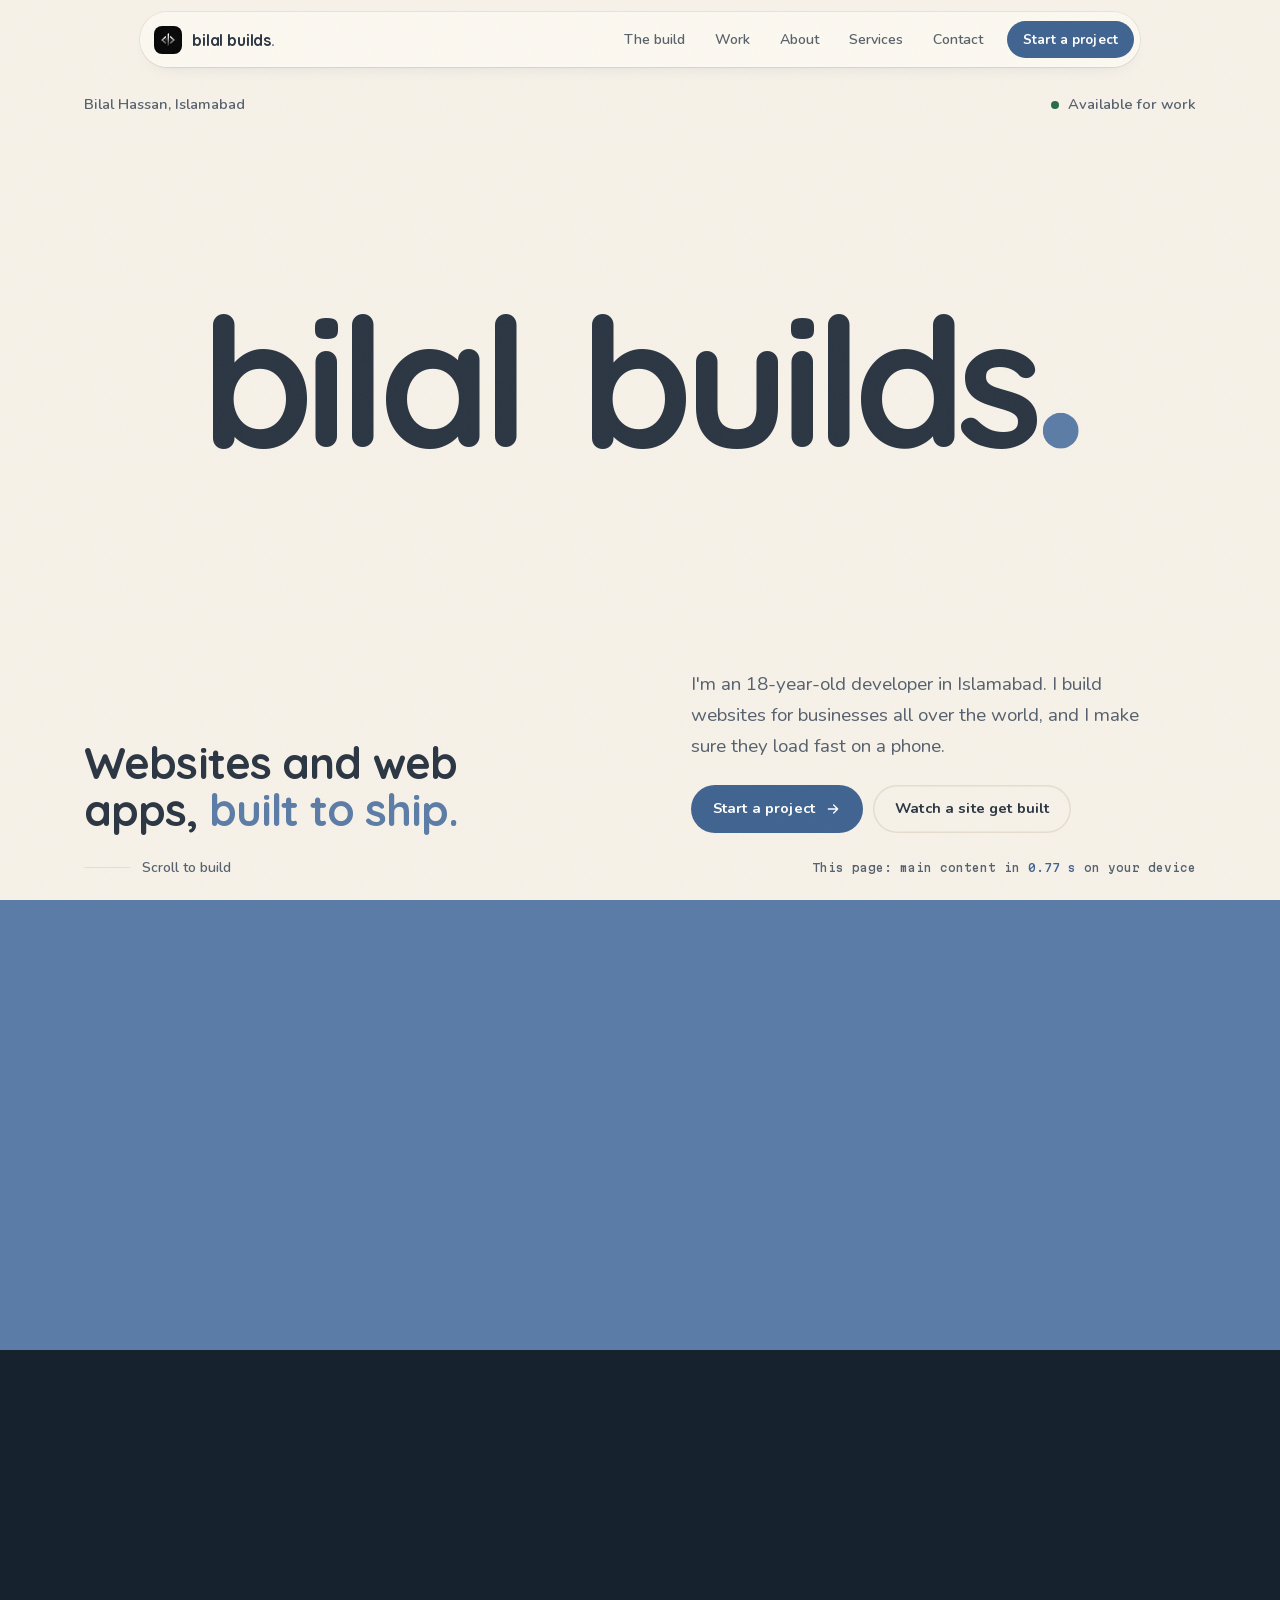
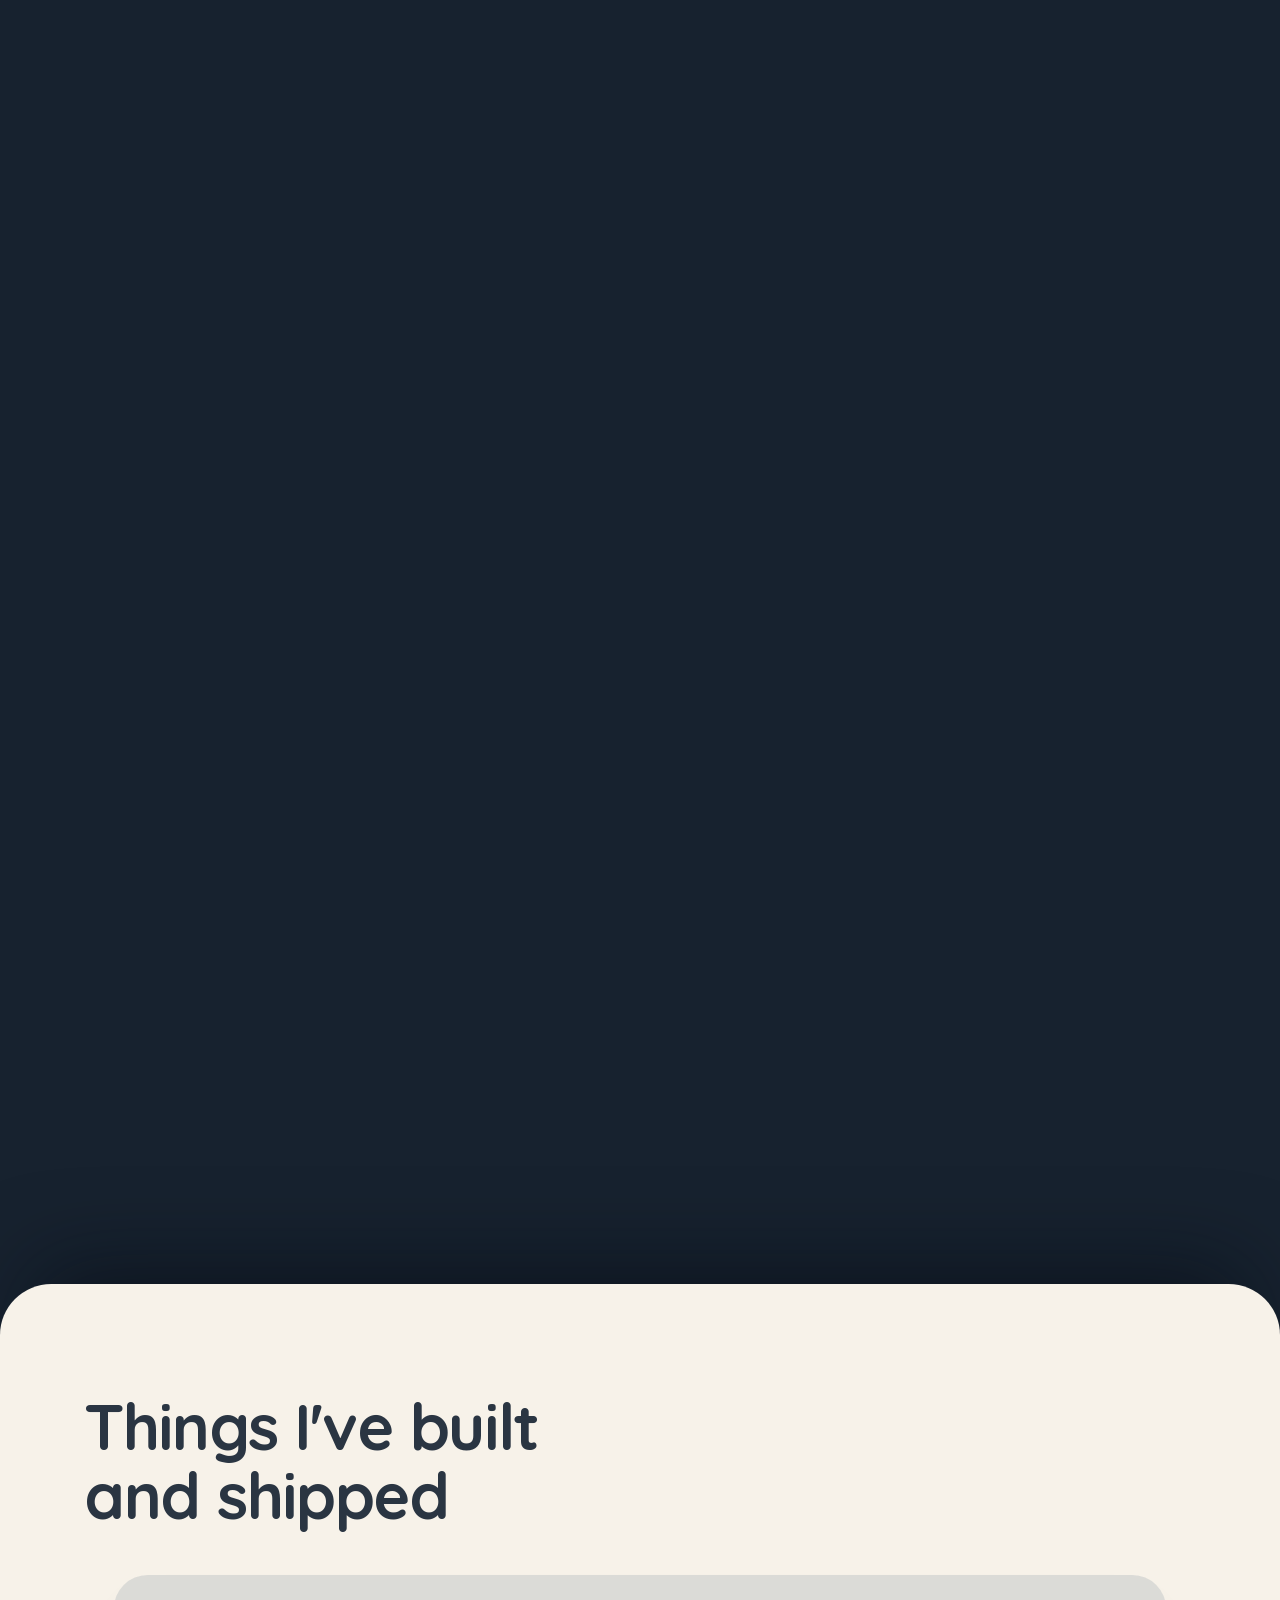
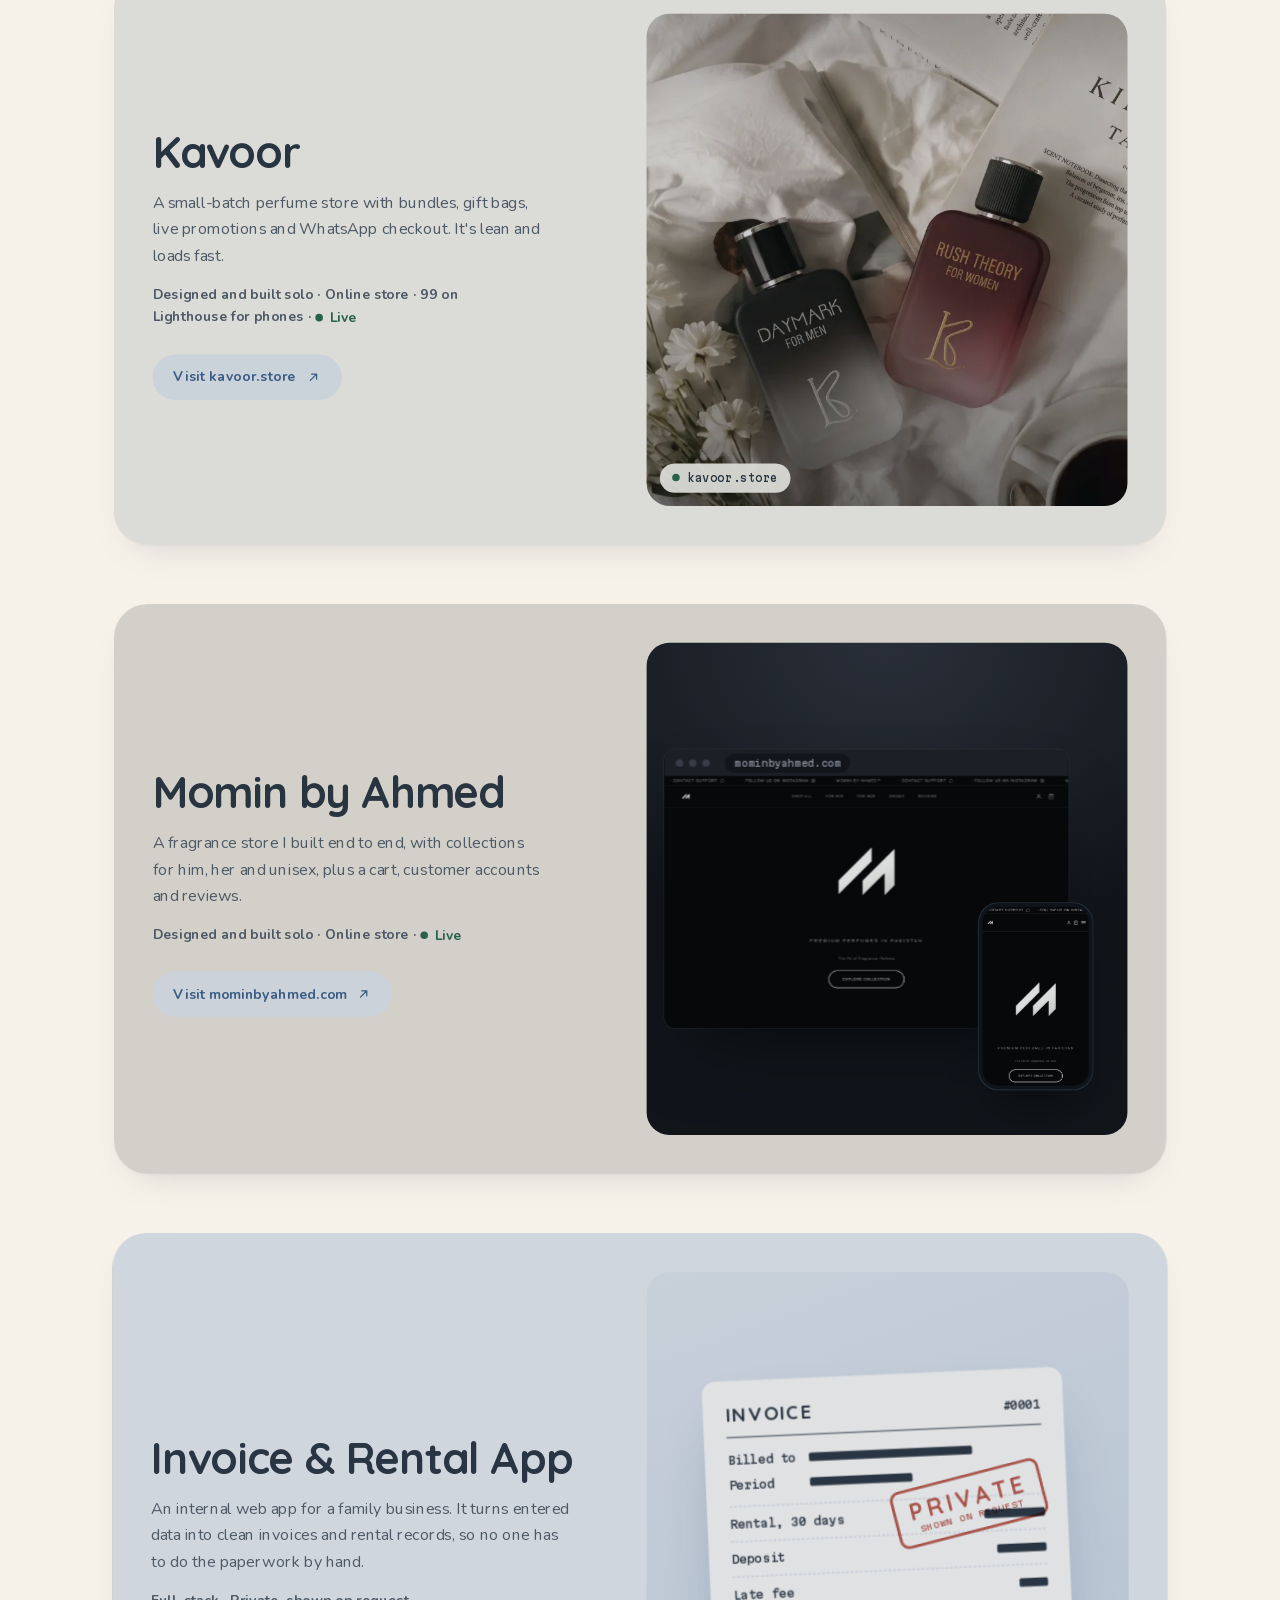
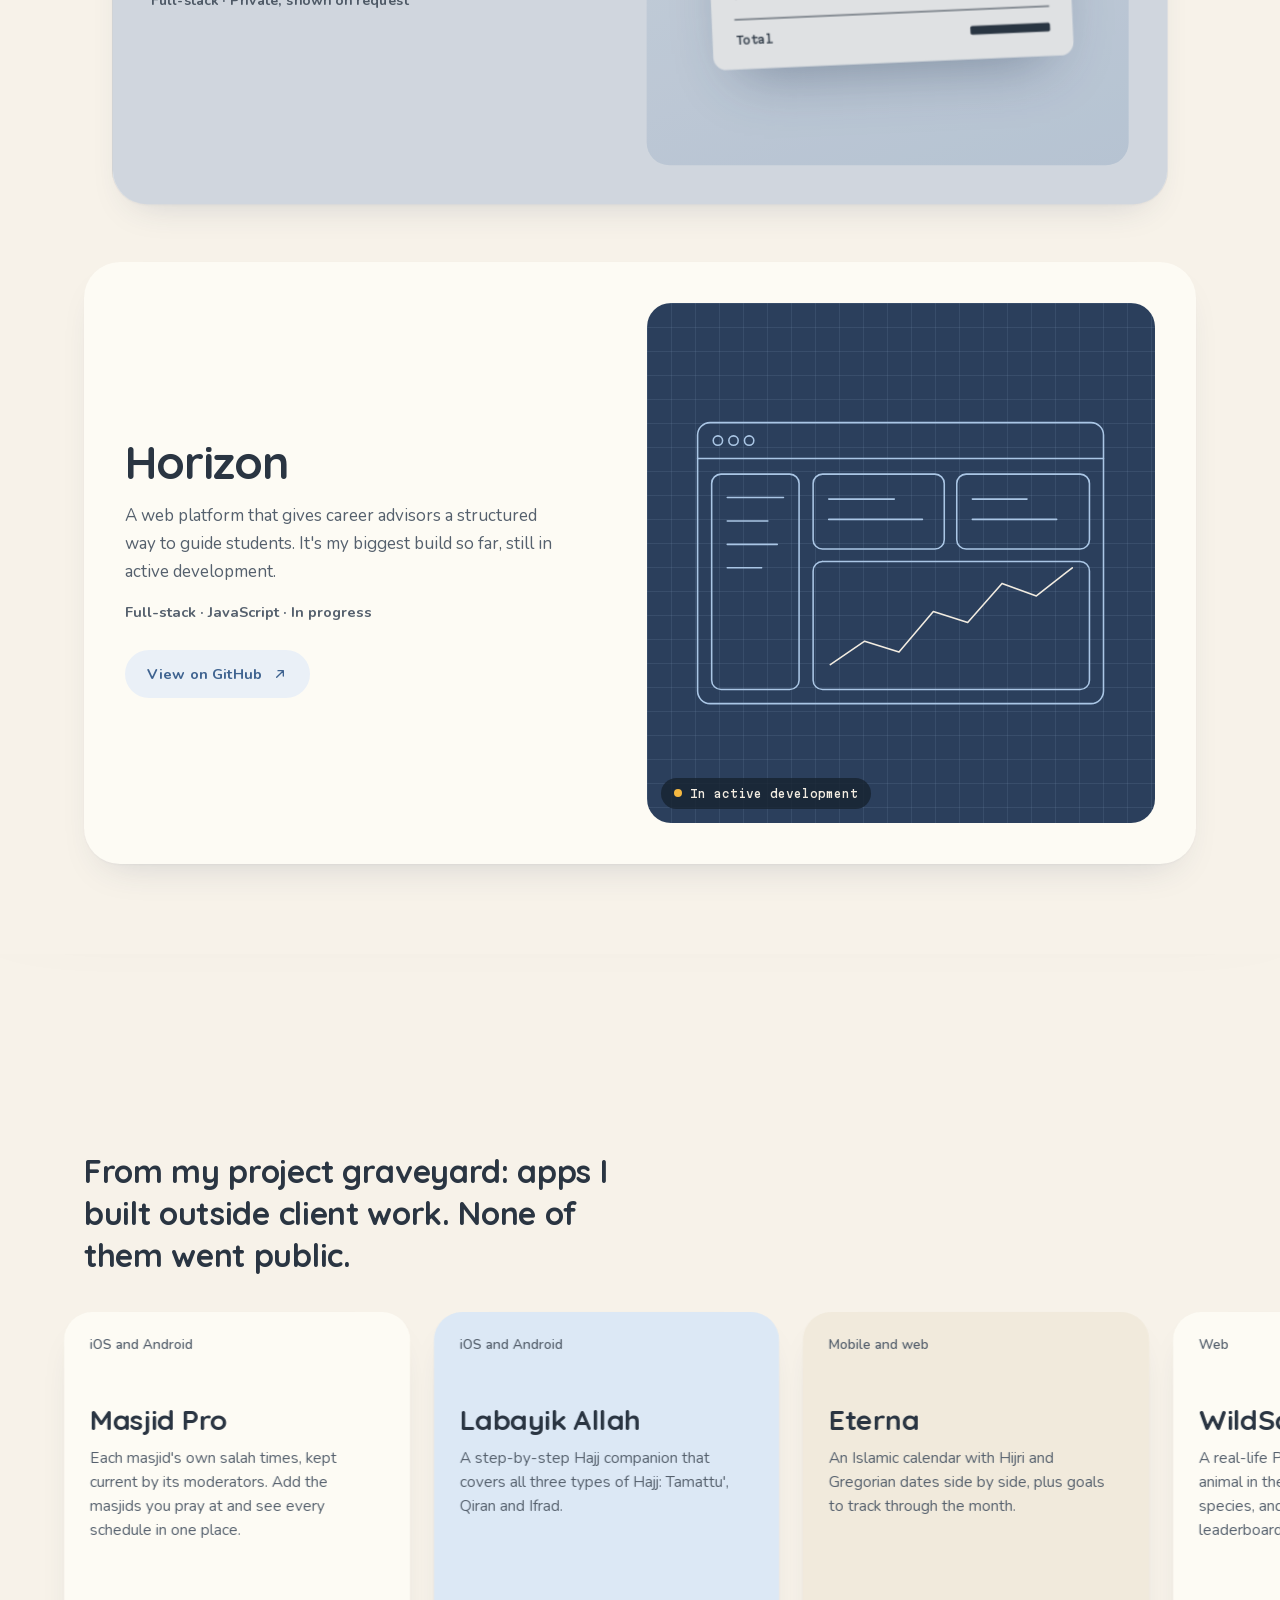
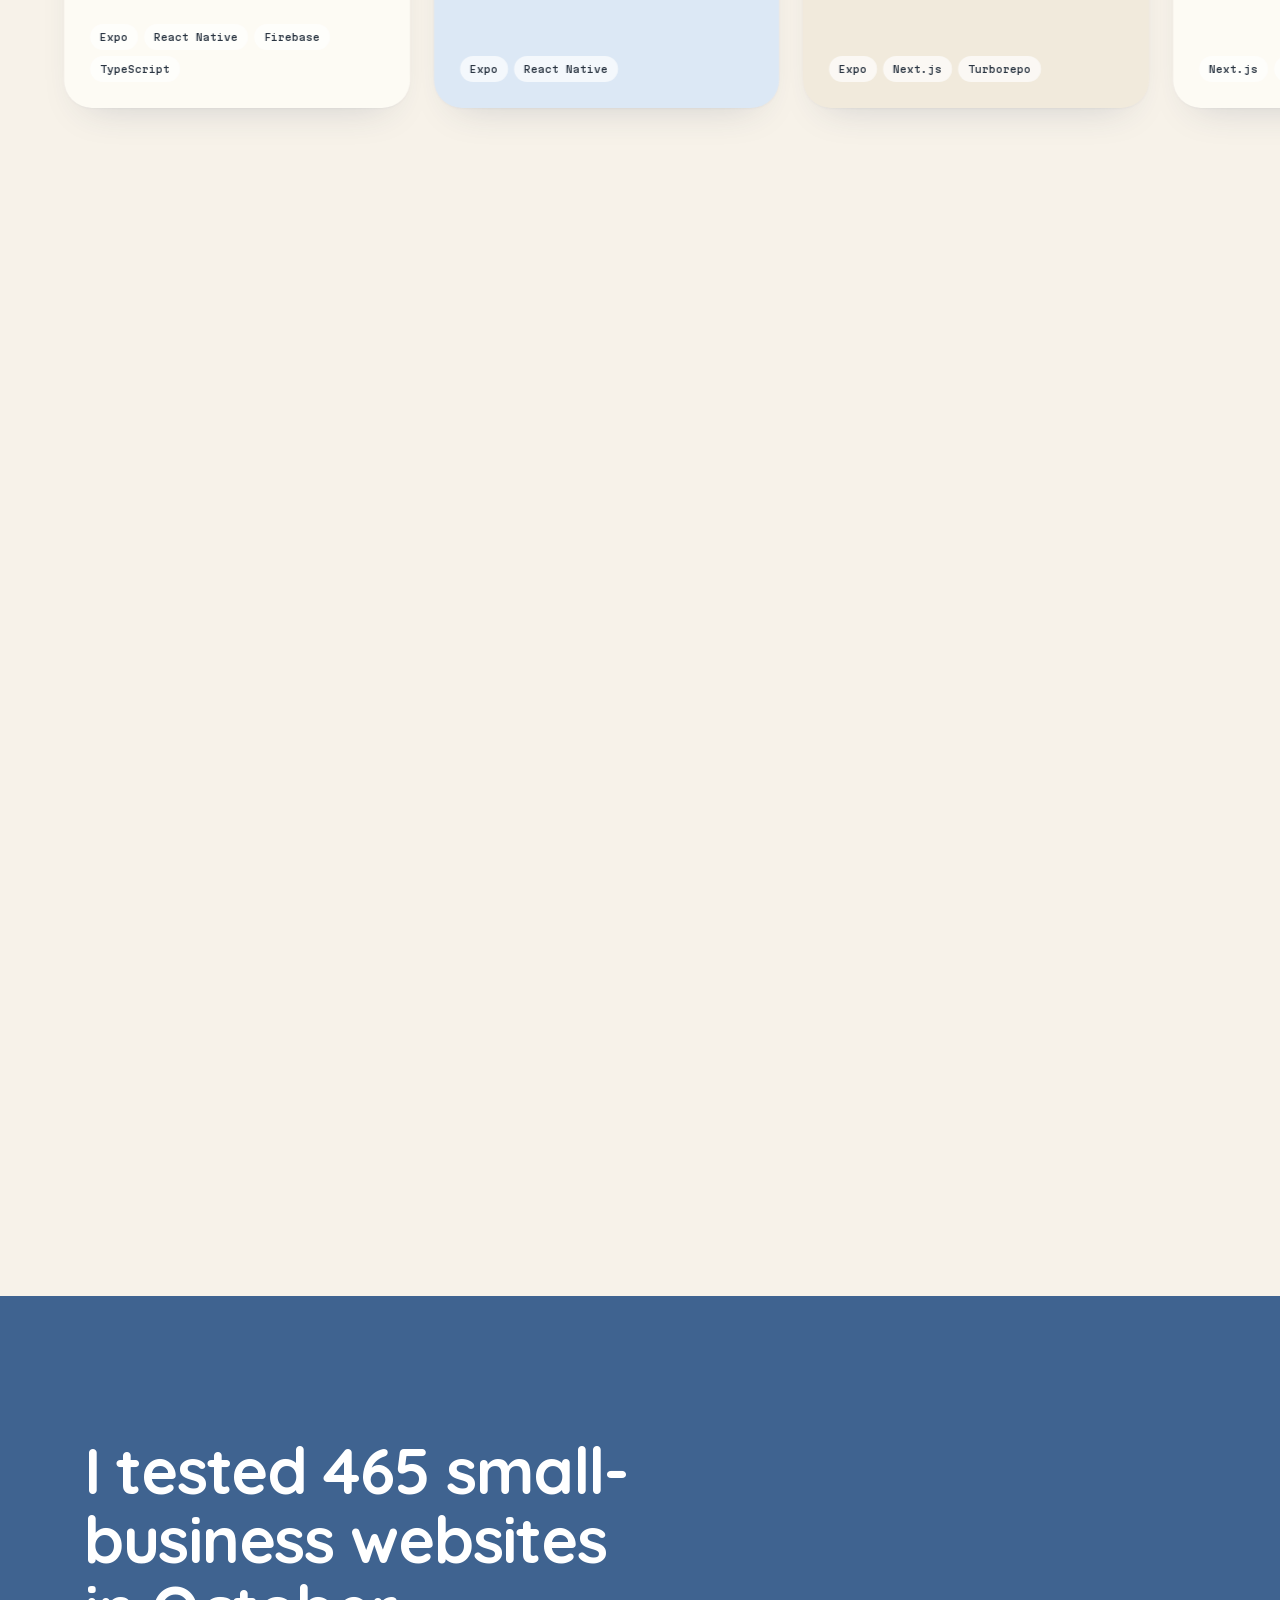
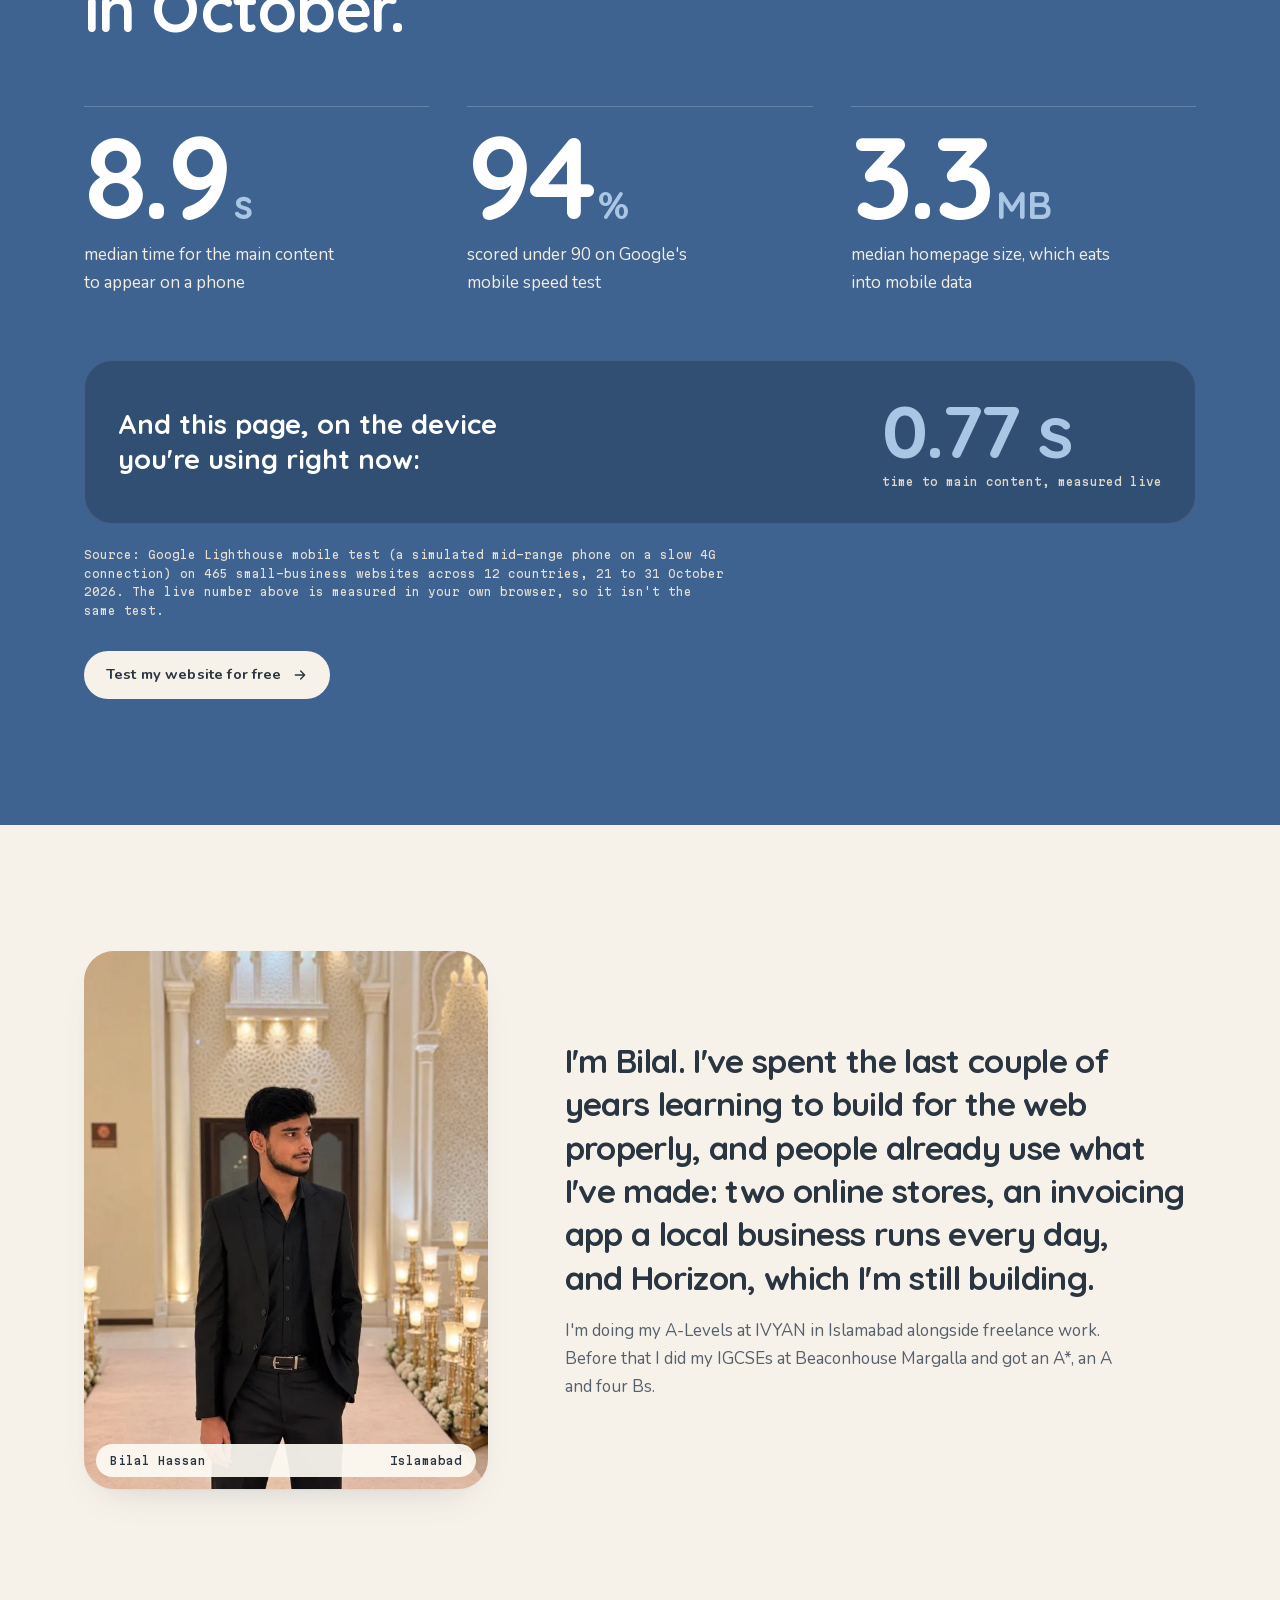
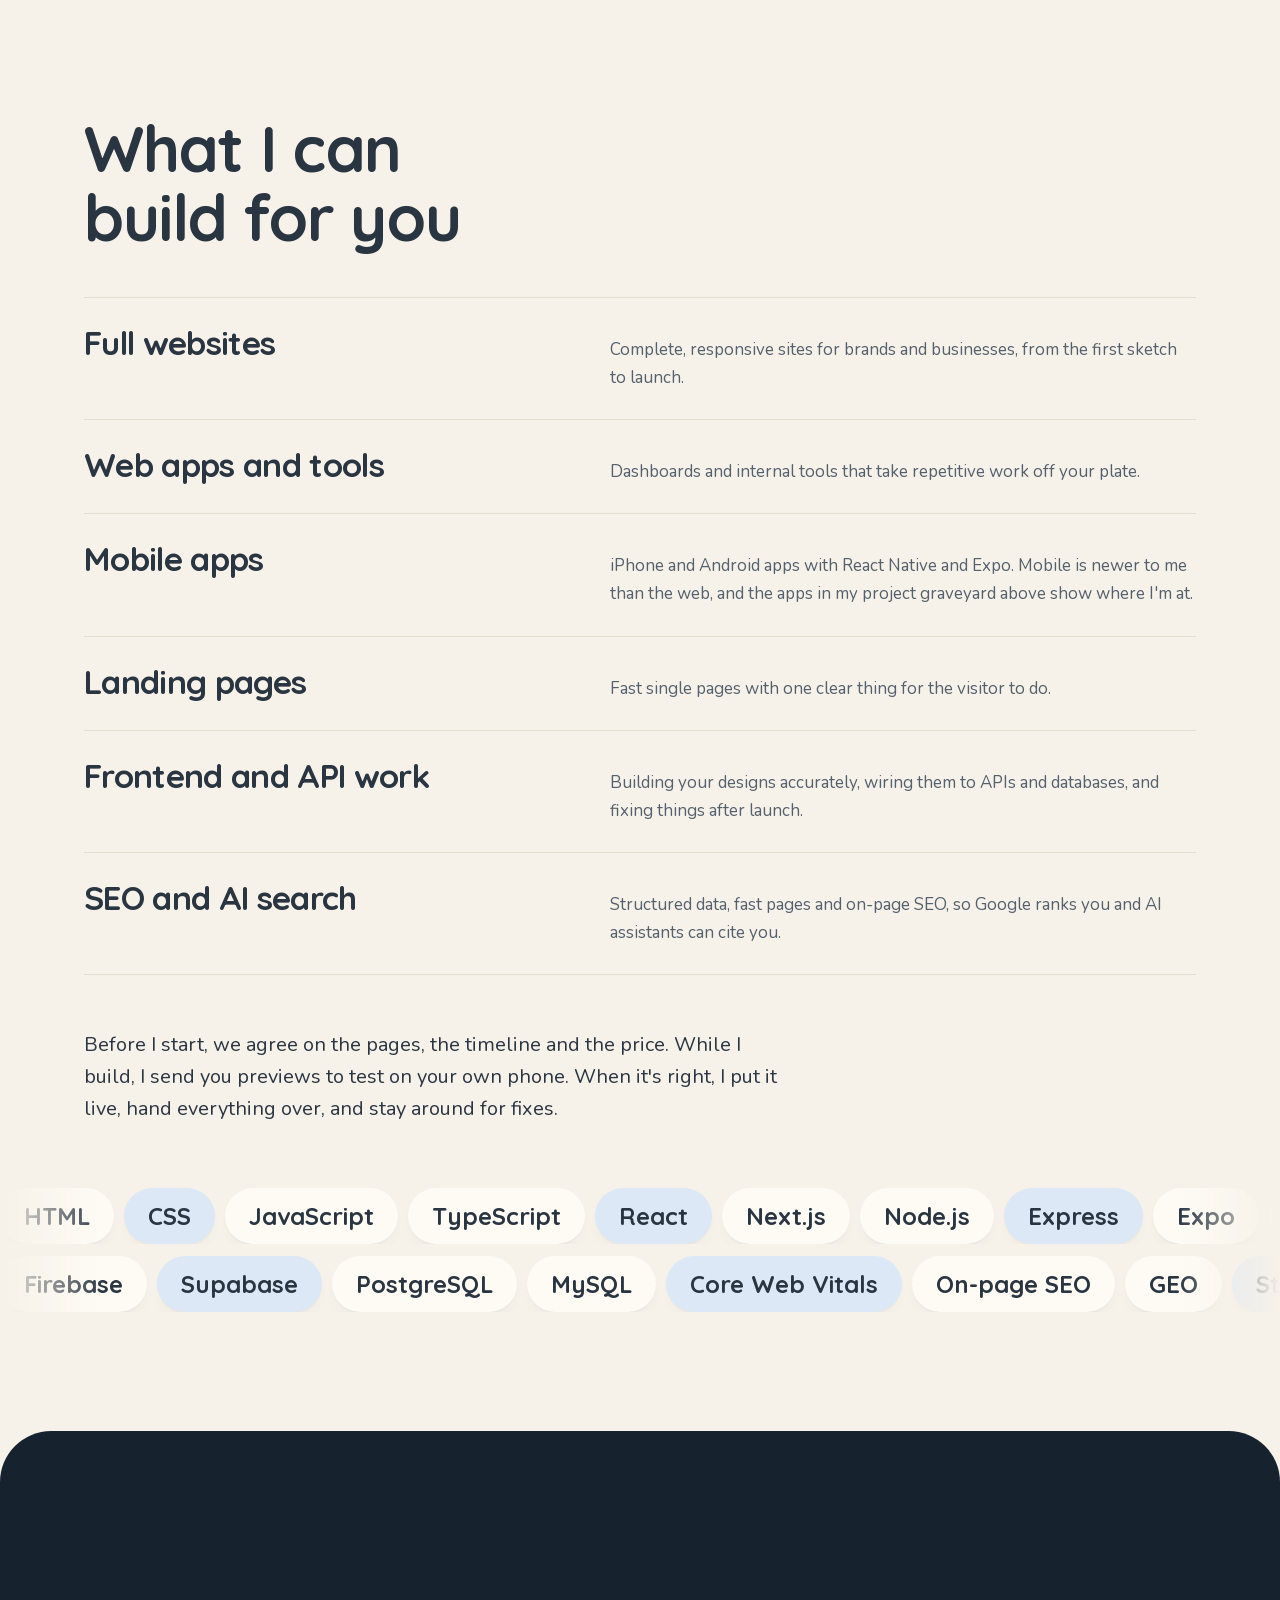
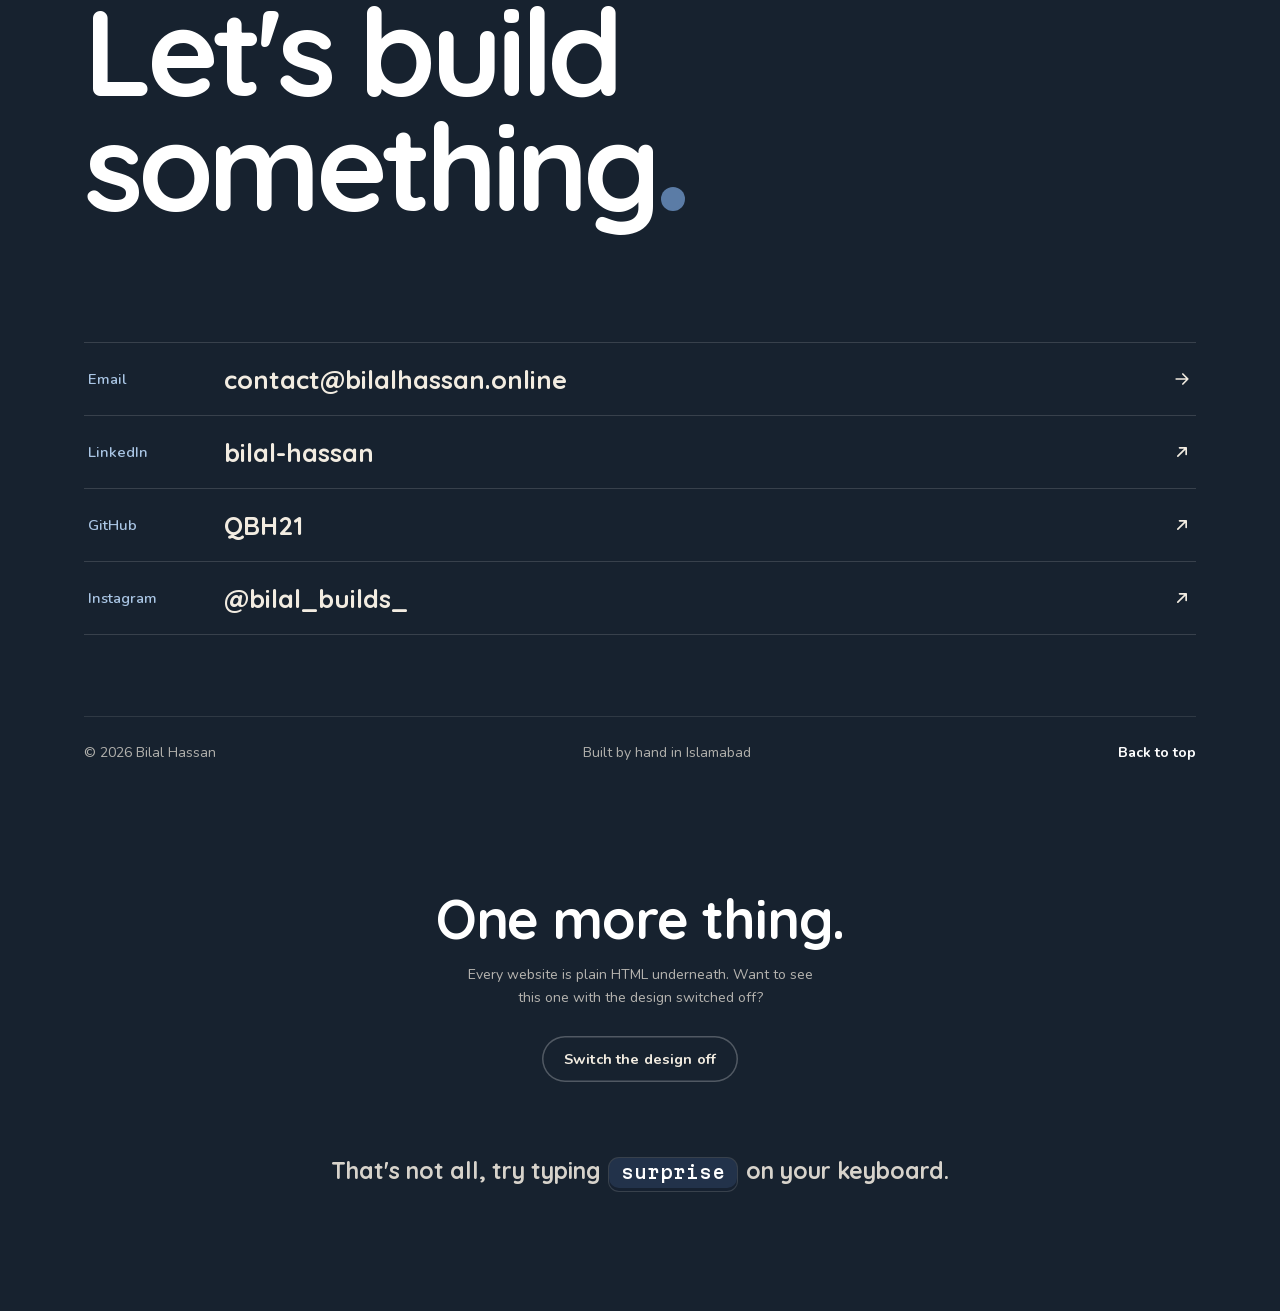
==== index.html @ 115b7ec8 "Live site as of 1 Nov 2026 (The Build redesign)" ====
<!doctype html>
<html lang="en">
<head>
<meta charset="utf-8" />
<meta name="viewport" content="width=device-width, initial-scale=1, viewport-fit=cover" />
<title>Bilal Hassan · Full-Stack Web Developer &amp; Freelancer</title>
<meta name="description" content="Bilal Hassan (bilal builds) is an 18-year-old freelance full-stack web developer in Islamabad, building fast, mobile-first websites, online stores and web apps for businesses worldwide." />
<meta name="keywords" content="Bilal Hassan, Bilal, Mr. Hassan, bilal builds, web developer, web dev, dev, freelancer, freelance web developer, full-stack developer, full stack web developer, React developer, Next.js developer, Node developer, front-end developer, e-commerce developer, SEO, GEO, generative engine optimization, Islamabad web developer, Pakistan web developer, hire web developer" />
<meta name="author" content="Bilal Hassan" />
<meta name="robots" content="index, follow, max-image-preview:large, max-snippet:-1" />
<meta name="theme-color" content="#F7F2E9" />
<link rel="canonical" href="https://bilalhassan.online/" />

<meta property="og:type" content="profile" />
<meta property="og:title" content="Bilal Hassan · Full-Stack Web Developer &amp; Freelancer" />
<meta property="og:description" content="Freelance full-stack web developer building fast, mobile-first websites, stores and web apps. Islamabad, working with businesses worldwide." />
<meta property="og:url" content="https://bilalhassan.online/" />
<meta property="og:site_name" content="bilal builds." />
<meta property="og:image" content="https://bilalhassan.online/assets/logo.png" />
<meta property="og:locale" content="en_US" />
<meta property="profile:first_name" content="Bilal" />
<meta property="profile:last_name" content="Hassan" />
<meta name="twitter:card" content="summary" />
<meta name="twitter:title" content="Bilal Hassan · Full-Stack Web Developer &amp; Freelancer" />
<meta name="twitter:description" content="Freelance full-stack web developer building fast, mobile-first websites, stores and web apps." />
<meta name="twitter:image" content="https://bilalhassan.online/assets/logo.png" />

<link rel="icon" type="image/svg+xml" href="assets/favicon.svg" />
<link rel="icon" type="image/png" href="assets/favicon.png" />
<link rel="apple-touch-icon" href="assets/logo.png" />

<script type="application/ld+json">
{
  "@context": "https://schema.org",
  "@graph": [
    {
      "@type": "Person",
      "@id": "https://bilalhassan.online/#bilal",
      "name": "Bilal Hassan",
      "alternateName": ["Bilal", "Mr. Hassan", "bilal builds"],
      "givenName": "Bilal",
      "familyName": "Hassan",
      "jobTitle": "Full-Stack Web Developer",
      "description": "Freelance full-stack web developer building fast, mobile-first websites, e-commerce stores and web apps for clients worldwide.",
      "url": "https://bilalhassan.online/",
      "image": "https://bilalhassan.online/assets/bilal.jpg",
      "email": "contact@bilalhassan.online",
      "birthDate": "2007-10-06",
      "nationality": "Pakistani",
      "address": { "@type": "PostalAddress", "addressLocality": "Islamabad", "addressCountry": "PK" },
      "worksFor": { "@type": "Organization", "name": "bilal builds" },
      "knowsAbout": ["Web development", "Full-stack development", "Front-end development", "React", "Next.js", "Node.js", "Express", "TypeScript", "JavaScript", "React Native", "Expo", "Firebase", "Supabase", "SQL", "E-commerce development", "SEO", "Generative Engine Optimization", "Web performance", "Core Web Vitals"],
      "sameAs": [
        "https://www.linkedin.com/in/bilal-hassan-363a15371/",
        "https://github.com/QBH21",
        "https://www.instagram.com/bilal_builds_"
      ]
    },
    {
      "@type": "WebSite",
      "@id": "https://bilalhassan.online/#website",
      "url": "https://bilalhassan.online/",
      "name": "bilal builds.",
      "alternateName": "Bilal Hassan Portfolio",
      "description": "Portfolio of Bilal Hassan, freelance full-stack web developer in Islamabad.",
      "publisher": { "@id": "https://bilalhassan.online/#bilal" },
      "inLanguage": "en"
    },
    {
      "@type": "ProfilePage",
      "@id": "https://bilalhassan.online/#profile",
      "url": "https://bilalhassan.online/",
      "name": "Bilal Hassan · Full-Stack Web Developer & Freelancer",
      "isPartOf": { "@id": "https://bilalhassan.online/#website" },
      "about": { "@id": "https://bilalhassan.online/#bilal" },
      "inLanguage": "en"
    }
  ]
}
</script>

<script>
  /* motion is opt-out: reduced-motion users (or ?reduced=1) get the same page with every scene laid out flat */
  (function (d) {
    d.classList.add('js');
    try { if (matchMedia('(prefers-reduced-motion: reduce)').matches || /[?&]reduced=1/.test(location.search)) d.classList.add('reduce'); } catch (e) {}
  })(document.documentElement);
</script>

<link rel="preload" href="assets/fonts/quicksand.woff2" as="font" type="font/woff2" crossorigin />
<link rel="preload" href="assets/fonts/nunito.woff2" as="font" type="font/woff2" crossorigin />

<style>
  /* ============================================================
     bilal builds. · "The Build"
     Warm chalk paper, pastel blue, one dot. The full stop is the brand:
     it opens the site, it is the cursor, and it is the last button.
     Vanilla HTML/CSS/JS. JS only writes CSS variables; CSS does the drawing.
     ============================================================ */
  /* fonts are self-hosted (SIL Open Font License): no third-party request before the first paint */
  @font-face{font-family:'Martian Mono';font-style:normal;font-weight:400 500;font-display:swap;src:url(assets/fonts/martian-mono.woff2) format('woff2');unicode-range:U+0000-00FF, U+0131, U+0152-0153, U+02BB-02BC, U+02C6, U+02DA, U+02DC, U+0304, U+0308, U+0329, U+2000-206F, U+20AC, U+2122, U+2191, U+2193, U+2212, U+2215, U+FEFF, U+FFFD}
  @font-face{font-family:'Nunito';font-style:normal;font-weight:400 800;font-display:swap;src:url(assets/fonts/nunito.woff2) format('woff2');unicode-range:U+0000-00FF, U+0131, U+0152-0153, U+02BB-02BC, U+02C6, U+02DA, U+02DC, U+0304, U+0308, U+0329, U+2000-206F, U+20AC, U+2122, U+2191, U+2193, U+2212, U+2215, U+FEFF, U+FFFD}
  @font-face{font-family:'Quicksand';font-style:normal;font-weight:500 700;font-display:swap;src:url(assets/fonts/quicksand.woff2) format('woff2');unicode-range:U+0000-00FF, U+0131, U+0152-0153, U+02BB-02BC, U+02C6, U+02DA, U+02DC, U+0304, U+0308, U+0329, U+2000-206F, U+20AC, U+2122, U+2191, U+2193, U+2212, U+2215, U+FEFF, U+FFFD}
  @property --pin { syntax: '<number>'; inherits: false; initial-value: 1; }

  :root{
    --bg:#F7F2E9; --card:#FDFBF4; --ink:#2A3542; --ink-2:#55606D;
    --blue:#5B7CA6; --blue-deep:#3F6390; --blue-soft:#AAC6E5; --chip:#EAF0F7; --warm:#DCE8F5;
    --hairline:#E6DECF; --green:#286B4B; --night:#17222F; --paper-on-dark:#F2ECE1; --stamp:#B9493A;
    --display:'Quicksand','Trebuchet MS',sans-serif;
    --font:'Nunito',system-ui,-apple-system,'Segoe UI',sans-serif;
    --mono:'Martian Mono',ui-monospace,'SF Mono',Menlo,monospace;
    --pad:clamp(20px,5vw,72px); --maxw:1240px;
    --ease:cubic-bezier(.22,1,.36,1); --spring:cubic-bezier(.34,1.56,.64,1);
    --shadow:0 1px 2px rgba(40,60,90,.04),0 18px 40px -22px rgba(40,60,90,.22);
    --shadow-sm:0 1px 2px rgba(40,60,90,.04),0 8px 20px -14px rgba(40,60,90,.2);
  }

  *,*::before,*::after{box-sizing:border-box;margin:0;padding:0}
  html{-webkit-text-size-adjust:100%;scroll-behavior:smooth}
  html.reduce{scroll-behavior:auto}
  html.menu-open body{overflow:hidden}
  body{background:var(--bg);color:var(--ink);font:400 17px/1.65 var(--font);-webkit-font-smoothing:antialiased;overflow-x:clip}
  img,svg{display:block;max-width:100%}
  img{height:auto}
  a{color:inherit;text-decoration:none}
  button{font:inherit;color:inherit;background:none;border:0;cursor:pointer}
  a,button{-webkit-tap-highlight-color:transparent;touch-action:manipulation}
  ol,ul{list-style:none}
  h1,h2,h3{font-family:var(--display);font-weight:700;line-height:1.08;letter-spacing:-.02em;text-wrap:balance}
  p{text-wrap:pretty}
  ::selection{background:var(--blue-soft);color:var(--ink)}
  :focus-visible{outline:2.5px solid var(--blue);outline-offset:3px;border-radius:8px}

  .wrap{max-width:var(--maxw);margin-inline:auto;padding-inline:var(--pad)}
  .kicker{display:inline-flex;align-items:center;gap:10px;font:500 11px/1.5 var(--mono);letter-spacing:.08em;text-transform:uppercase;color:var(--blue-deep)}
  .blue{color:var(--blue)}
  .sr-only{position:absolute;width:1px;height:1px;padding:0;margin:-1px;overflow:hidden;clip:rect(0 0 0 0);white-space:nowrap;border:0}
  .skip{position:absolute;left:-9999px;top:0;z-index:500;background:var(--ink);color:#fff;font-weight:700;padding:12px 18px;border-radius:0 0 12px 0}
  .skip:focus{left:0}
  .grain{position:fixed;inset:0;z-index:250;pointer-events:none;opacity:.045;
    background-image:url("data:image/svg+xml,%3Csvg xmlns='http://www.w3.org/2000/svg' width='160' height='160'%3E%3Cfilter id='n'%3E%3CfeTurbulence type='fractalNoise' baseFrequency='.9' numOctaves='3' stitchTiles='stitch'/%3E%3C/filter%3E%3Crect width='100%25' height='100%25' filter='url(%23n)'/%3E%3C/svg%3E")}
  .live-dot{width:8px;height:8px;flex:none;border-radius:50%;background:var(--green);animation:livepulse 2.4s ease-out infinite}
  @keyframes livepulse{0%{box-shadow:0 0 0 0 rgba(47,125,87,.5)}70%,100%{box-shadow:0 0 0 8px rgba(47,125,87,0)}}

  /* ---------- headline reveals: words rise through a mask (JS splits; without JS nothing is hidden) */
  .w{display:inline-block;overflow:hidden;vertical-align:top;padding-bottom:.12em;margin-bottom:-.12em}
  .w > span{display:inline-block;transform:translateY(108%);transition:transform 1s var(--ease);transition-delay:calc(var(--i) * 45ms)}
  .split.in .w > span{transform:none}
  html.js:not(.reduce) .reveal{opacity:0;transform:translateY(22px);transition:opacity .8s var(--ease),transform .9s var(--ease);transition-delay:calc(var(--d,0) * 80ms)}
  html.js:not(.reduce) .reveal.in{opacity:1;transform:none}

  /* ---------- buttons */
  .btn{position:relative;display:inline-flex;align-items:center;gap:10px;font:700 .92rem/1 var(--font);letter-spacing:.01em;padding:16px 22px;border-radius:999px;transition:background .25s,color .25s,box-shadow .25s,transform .35s var(--ease)}
  .btn svg{width:16px;height:16px;stroke:currentColor;stroke-width:2;fill:none;stroke-linecap:round;stroke-linejoin:round;transition:transform .3s var(--ease)}
  .btn:hover svg{transform:translateX(3px)}
  .btn-primary{background:var(--blue-deep);color:#fff}
  .btn-primary:hover{background:var(--ink)}
  .btn-ghost{color:var(--ink);box-shadow:inset 0 0 0 1.5px var(--hairline)}
  .btn-ghost:hover{box-shadow:inset 0 0 0 1.5px var(--blue);color:var(--blue-deep)}
  .btn-soft{background:var(--chip);color:var(--blue-deep)}
  .btn-soft:hover{background:var(--warm)}
  .btn-light{background:var(--bg);color:var(--ink)}
  .btn-light:hover{background:#fff}
  .btn-sm{padding:12px 16px;font-size:.84rem}
  .magnetic{transform:translate(var(--mx,0px),var(--my,0px))}
  .btn:active{transform:translate(var(--mx,0px),var(--my,0px)) scale(.95);transition-duration:.08s}

  /* ---------- nav: one floating pill that turns to night over dark scenes */
  .nav{position:fixed;top:12px;left:0;right:0;z-index:200;display:flex;justify-content:center;padding-inline:12px;pointer-events:none}
  .nav-in{pointer-events:auto;display:flex;align-items:center;gap:4px;width:min(100%,1000px);padding:6px 6px 6px 10px;border-radius:999px;
    background:rgba(253,251,244,.84);-webkit-backdrop-filter:blur(14px) saturate(1.3);backdrop-filter:blur(14px) saturate(1.3);
    box-shadow:0 0 0 1px rgba(42,53,66,.07),var(--shadow-sm);transition:background .45s,color .45s,box-shadow .45s}
  .nav.dark .nav-in{background:rgba(23,34,47,.6);color:var(--paper-on-dark);box-shadow:0 0 0 1px rgba(255,255,255,.08),0 10px 30px -18px rgba(0,0,0,.6)}
  .brand{display:inline-flex;align-items:center;gap:10px;font:700 1rem/1 var(--display);letter-spacing:-.01em;margin-right:auto;padding:4px;border-radius:999px}
  .brand img{width:28px;height:28px;border-radius:8px;background:#0B0B0C}
  .brand .bdot{color:var(--blue)}
  .nav.dark .brand .bdot{color:var(--blue-soft)}
  .nav-links{display:flex;gap:2px}
  .nav-links a{font-weight:600;font-size:.88rem;padding:10px 14px;border-radius:999px;opacity:.78;transition:opacity .2s,background .2s}
  .nav-links a:hover{opacity:1;background:rgba(91,124,166,.12)}
  .nav.dark .nav-links a:hover{background:rgba(255,255,255,.08)}
  .nav-cta{margin-left:6px}
  .nav.dark .nav-cta{background:var(--paper-on-dark);color:var(--ink)}
  .menu-btn{display:none;font:700 .86rem/1 var(--font);padding:13px 18px;border-radius:999px;background:var(--ink);color:var(--bg)}
  .nav.dark .menu-btn{background:var(--paper-on-dark);color:var(--ink)}
  .sheet{display:none}
  @media (max-width:860px){
    .nav-links,.nav-cta{display:none}
    .menu-btn{display:block}
    .sheet{position:fixed;inset:0;z-index:190;display:flex;flex-direction:column;justify-content:flex-end;padding:110px 26px calc(34px + env(safe-area-inset-bottom));
      background:var(--night);color:var(--paper-on-dark);clip-path:circle(0px at calc(100% - 52px) 38px);visibility:hidden;transition:clip-path .6s var(--ease),visibility 0s .6s}
    .menu-open .sheet{clip-path:circle(150% at calc(100% - 52px) 38px);visibility:visible;transition:clip-path .6s var(--ease)}
    .sheet > a{font:700 clamp(2.3rem,11vw,3.3rem)/1.1 var(--display);letter-spacing:-.02em;color:#fff;padding:10px 0;border-bottom:1px solid rgba(255,255,255,.1);
      opacity:0;transform:translateY(26px);transition:opacity .3s,transform .4s var(--ease)}
    .sheet-foot{display:flex;flex-wrap:wrap;align-items:center;gap:9px;margin-top:26px;font-size:.95rem;font-weight:600;color:rgba(242,236,225,.78);
      opacity:0;transform:translateY(16px);transition:opacity .3s,transform .4s var(--ease)}
    .sheet-foot a{color:#fff;text-decoration:underline;text-underline-offset:3px;text-decoration-color:var(--blue-soft)}
    .menu-open .sheet > a,.menu-open .sheet-foot{opacity:1;transform:none;transition-delay:calc(.14s + var(--i,0) * 55ms)}
    .menu-open .nav .nav-in{background:var(--card);color:var(--ink)}
    .menu-open .nav .menu-btn{background:var(--ink);color:var(--bg)}
  }

  /* ============================================================ HERO · the full stop is a portal */
  /* the hero sits above the build: its pinned stage is opaque paper, the rest of the section is see-through */
  .hero{position:relative;z-index:1}
  .hero .stage{background:var(--bg)}
  .hero .stage.done,.hero .stage.done .portal{visibility:hidden}
  html.js:not(.reduce) .hero{height:150svh}
  .hero .stage{position:relative;min-height:100svh;display:flex;flex-direction:column;padding:96px 0 24px;overflow:hidden}
  html.js:not(.reduce) .hero .stage{position:sticky;top:0;height:100svh}
  .hero .stage > .wrap,.lab .stage > .wrap{width:100%}
  .hero-top{display:flex;justify-content:space-between;align-items:center;gap:12px;flex-wrap:wrap}
  .who,.avail{display:inline-flex;align-items:center;gap:9px;font:600 .92rem/1.2 var(--font);color:var(--ink-2)}
  .wm-box{flex:1 0 auto;display:grid;place-items:center}
  .hero-copy{margin-top:clamp(16px,3svh,32px)}
  .wordmark{position:relative;z-index:1;font:700 clamp(68px,14vw,248px)/.84 var(--display);letter-spacing:-.05em;white-space:nowrap;color:var(--ink);
    padding:0 var(--pad);transform-origin:var(--ox,50%) var(--oy,50%);transform:scale(var(--zs,1));opacity:var(--wmo,1)}
  /* only a GPU layer while it zooms; at rest Chrome redraws it fresh and sharp */
  .wordmark.zooming{will-change:transform}
  .wordmark.gone{visibility:hidden}
  .wm-line{display:inline-block;overflow:hidden;vertical-align:bottom;padding:.08em .03em .05em}
  .wm-line + .wm-line{margin-left:.04em}
  .ch{display:inline-block}
  html.js:not(.reduce) .ch{animation:rise 1s var(--ease) both;animation-delay:calc(var(--i) * 55ms + 120ms)}
  @keyframes rise{from{transform:translateY(115%) rotate(7deg)}}
  .wm-dot{display:inline-block;width:.2em;height:.2em;margin-left:.05em;border-radius:50%;background:var(--blue)}
  html.js:not(.reduce) .wm-dot{visibility:hidden}
  .measuring .wordmark{transform:none !important}
  .hero-copy{display:grid;grid-template-columns:minmax(0,1.1fr) minmax(0,1fr);gap:clamp(18px,4vw,72px);align-items:end}
  .hero h1{font-size:clamp(1.9rem,3.4vw,3.15rem);max-width:15ch}
  .hero h1 .blue{color:var(--blue)}
  .hero .sub{font-size:clamp(1.02rem,1.5vw,1.18rem);color:var(--ink-2);max-width:42ch}
  .cta-row{display:flex;flex-wrap:wrap;gap:10px;margin-top:22px}
  .hero-foot{display:flex;justify-content:space-between;align-items:center;gap:14px;margin-top:clamp(18px,3vh,30px)}
  .scroll-hint{display:inline-flex;align-items:center;gap:12px;font:600 .86rem/1 var(--font);color:var(--ink-2)}
  .scroll-hint i{position:relative;width:46px;height:1.5px;background:var(--hairline);overflow:hidden}
  .scroll-hint i::after{content:"";position:absolute;inset:0;background:var(--blue);transform:translateX(-100%);animation:hint 2.2s var(--ease) infinite}
  @keyframes hint{60%,100%{transform:translateX(100%)}}
  .speed{font:500 11px/1.5 var(--mono);color:var(--ink-2);text-align:right;opacity:0;transform:translateY(6px);transition:opacity .6s,transform .6s var(--ease)}
  .speed.in{opacity:1;transform:none}
  .speed b{color:var(--blue-deep);font-weight:500}
  .hero-top,.hero-copy,.hero-foot{position:relative;z-index:2;opacity:calc(1 - var(--exit,0));transform:translateY(calc(var(--exit,0) * -24px))}
  html.js:not(.reduce) .hero-copy > *{animation:fadeUp .9s var(--ease) both;animation-delay:calc(.55s + var(--d,0) * 90ms)}
  @keyframes fadeUp{from{transform:translateY(18px)}}
  .portal{position:absolute;inset:0;z-index:3;pointer-events:none;background:var(--blue);visibility:hidden;
    clip-path:circle(calc(var(--pr,0px) * var(--pin)) at var(--pcx,50%) var(--pcy,50%))}
  html.fonts-ok .portal{visibility:visible;animation:pin .9s var(--spring) .95s backwards}
  @keyframes pin{from{--pin:0}to{--pin:1}}
  html:not(.js) .portal,html.reduce .portal{display:none}
  /* easter egg: the period in the headline is a button */
  .shipdot{display:inline;font:inherit;color:inherit;padding:0;line-height:inherit;cursor:pointer;transition:color .2s}
  .shipdot:hover{color:var(--blue-deep)}
  .shipdot.pop{display:inline-block;animation:dotpop .55s var(--ease)}
  @keyframes dotpop{25%{transform:scale(1.9) rotate(-10deg)}55%{transform:scale(.85) rotate(6deg)}}
  .egg-toast{position:fixed;left:50%;bottom:26px;z-index:420;max-width:88vw;padding:13px 20px;border-radius:999px;background:var(--ink);color:var(--bg);font-weight:700;font-size:.95rem;text-align:center;box-shadow:var(--shadow);
    opacity:0;pointer-events:none;transform:translate(-50%,18px);transition:opacity .3s var(--ease),transform .3s var(--ease)}
  .egg-toast.show{opacity:1;transform:translate(-50%,0)}
  .egg-bit{position:fixed;z-index:419;width:9px;height:9px;border-radius:2px;pointer-events:none}
  @media (max-width:720px){
    /* sized by width and by height, so it fits phones whose browser bars leave a short screen */
    .wordmark{font-size:min(25vw,12svh);white-space:normal;justify-self:start}
    .wm-line{display:block}
    .wm-line + .wm-line{margin-left:0}
    .hero .stage{padding:84px 0 18px}
    .hero-copy{grid-template-columns:1fr;gap:12px}
    .hero h1{font-size:clamp(1.65rem,min(7.6vw,4.2svh),2.2rem)}
    .hero .sub{font-size:1rem;line-height:1.55}
    .cta-row{margin-top:16px}
    .hero .btn{padding:14px 20px}
    .hero-foot{flex-direction:column;align-items:flex-start;gap:10px}
    .speed{display:none}
  }
  @media (max-width:720px) and (max-height:600px){
    .hero .stage{padding-top:76px}
    .hero-foot{display:none}
  }

  /* ============================================================ THE BUILD · a phone builds Kavoor while you scroll */
  .build{position:relative;z-index:0;background:var(--night);color:var(--paper-on-dark)}
  /* tucked under the hero's last screen: it pins the moment the zoom lands on solid blue,
     the hero hides, and the build is already there. No dead scroll. */
  html.js:not(.reduce) .build{height:640svh;margin-top:-100svh}
  .build .stage{position:relative;min-height:100svh;display:grid;grid-template-columns:minmax(0,470px) auto;justify-content:center;align-items:center;
    column-gap:clamp(36px,8vw,140px);padding:100px var(--pad) 48px;overflow:hidden}
  html.js:not(.reduce) .build .stage{position:sticky;top:0;height:100svh;background:color-mix(in oklab,var(--blue) calc((1 - var(--dim,0)) * 100%),var(--night))}
  .build-copy{opacity:var(--in,1);transform:translateY(calc((1 - var(--in,1)) * 28px))}
  .build-copy .kicker{color:var(--blue-soft)}
  .build h2{font-size:clamp(2rem,4vw,3.5rem);margin-top:14px;color:#fff}
  .build-lede{margin-top:16px;color:rgba(242,236,225,.8);max-width:40ch}
  .stages-box{position:relative;margin-top:30px;padding-left:24px}
  .stages{display:grid;gap:2px}
  .rail{position:absolute;left:0;top:8px;bottom:8px;width:2px;border-radius:2px;background:rgba(255,255,255,.14);overflow:hidden}
  .rail::after{content:"";position:absolute;inset:0;background:var(--blue-soft);transform-origin:top;transform:scaleY(var(--rail,0))}
  .stages li{display:grid;grid-template-columns:38px 1fr;align-items:baseline;opacity:.4;transition:opacity .4s}
  .stages .sn{font:500 11px/1 var(--mono);color:var(--blue-soft)}
  .stages .st{font:700 1.18rem/1.7 var(--display);color:#fff}
  .stages .sd{grid-column:2;font-size:.94rem;line-height:1.55;color:rgba(242,236,225,.78);max-height:0;opacity:0;visibility:hidden;overflow:hidden;
    transition:max-height .5s var(--ease),opacity .35s,visibility .35s,margin .5s var(--ease)}
  .stages .sd a{color:#fff;text-decoration:underline;text-underline-offset:3px;text-decoration-color:var(--blue-soft)}
  .stages li.done{opacity:.66}
  .stages li.on{opacity:1}
  .stages li.on .sd{max-height:7em;opacity:1;visibility:visible;margin:2px 0 12px}
  html.reduce .stages li,html:not(.js) .stages li{opacity:1}
  html.reduce .stages .sd,html:not(.js) .stages .sd{max-height:none;opacity:1;visibility:visible;margin:2px 0 12px}
  .build-note{position:absolute;left:var(--pad);bottom:18px;max-width:52ch;font:400 10px/1.5 var(--mono);color:rgba(242,236,225,.55);opacity:var(--in,1)}
  .phone-wrap{display:grid;justify-items:center;gap:16px;opacity:var(--in,1);transform:translateY(calc((1 - var(--in,1)) * 80px))}
  .phone{--sw:min(320px,calc((100svh - 210px) * .589));padding:9px;border-radius:46px;background:#0B1119;
    box-shadow:inset 0 0 0 1.5px #2A3A50,0 0 0 1px rgba(0,0,0,.35),0 70px 120px -50px rgba(0,0,0,.75)}
  .screen{position:relative;width:var(--sw);aspect-ratio:390/662;border-radius:37px;overflow:hidden;background:#fff;isolation:isolate}
  .layer{position:absolute;left:0;top:0;width:390px;height:662px;overflow:hidden;background:#fff;transform:scale(var(--k,.8));transform-origin:0 0}
  .layer.over{clip-path:inset(0 0 calc((1 - var(--wipe,0)) * 100%) 0)}
  .scan{position:absolute;left:0;right:0;top:calc(var(--wipe,0) * 100%);z-index:4;height:2px;margin-top:-1px;pointer-events:none;
    background:#D6E6F7;box-shadow:0 0 14px 3px rgba(170,198,229,.9);opacity:calc(min(var(--wipe,0),1 - var(--wipe,0)) * 14)}
  .fallback{display:none;width:100%;height:100%;object-fit:cover;object-position:top}
  html:not(.js) .fallback{display:block}
  .live-url{display:inline-flex;align-items:center;gap:9px;font:500 12px/1 var(--mono);color:var(--paper-on-dark);padding:10px 15px;border-radius:999px;
    background:rgba(255,255,255,.07);box-shadow:inset 0 0 0 1px rgba(255,255,255,.14);opacity:0;transform:translateY(8px);transition:opacity .45s,transform .45s var(--ease)}
  .stage[data-active="6"] .live-url,html.reduce .live-url,html:not(.js) .live-url{opacity:1;transform:none}
  .gauge{position:absolute;left:50%;top:50%;z-index:5;width:72%;padding:22px 14px 18px;border-radius:22px;background:rgba(255,255,255,.97);color:#1E2733;text-align:center;
    display:grid;justify-items:center;gap:4px;box-shadow:0 30px 60px -24px rgba(0,0,0,.5);pointer-events:none;
    opacity:0;transform:translate(-50%,-44%) scale(.94);transition:opacity .4s,transform .5s var(--ease)}
  .stage[data-active="5"] .gauge{opacity:1;transform:translate(-50%,-50%)}
  .g-ring{position:relative;width:62%;aspect-ratio:1}
  .g-ring svg{width:100%;height:100%;transform:rotate(-90deg)}
  .g-track{fill:#E8F7EE;stroke:none}
  .g-val{fill:none;stroke:#0CCE6B;stroke-width:8;stroke-linecap:round;stroke-dasharray:100;stroke-dashoffset:calc(100 - var(--g,0))}
  .g-num{position:absolute;inset:0;display:grid;place-items:center;font:800 calc(var(--sw) * .13)/1 var(--font);color:#0A8A47}
  .g-lab{font:700 calc(var(--sw) * .055)/1.2 var(--font);margin-top:6px}
  .g-cap{font:500 calc(var(--sw) * .034)/1.3 var(--mono);color:#6A7481}
  @media (max-width:860px){
    .build .stage{grid-template-columns:1fr;align-content:start;justify-items:center;row-gap:16px;padding:86px var(--pad) 20px}
    .build-copy{width:100%}
    .build h2{font-size:clamp(1.55rem,6.4vw,2.1rem);margin-top:8px}
    .build-lede{font-size:.95rem;margin-top:8px}
    html.js:not(.reduce) .stage:not([data-active="0"]) .build-lede{display:none}
    .stages-box{margin-top:14px;padding:14px 0 0}
    .rail{top:0;left:0;right:0;bottom:auto;width:auto;height:2px}
    .rail::after{transform-origin:left;transform:scaleX(var(--rail,0))}
    html.js:not(.reduce) .stages li:not(.on){display:none}
    .phone{--sw:min(58vw,calc((100svh - 340px) * .589))}
    .build-note{display:none}
  }

  /* ----- the mock site inside the phone. One DOM, six skins. ----- */
  .layer[data-stage="0"] > *{display:none}
  .layer[data-stage="0"]::before{content:"";position:absolute;left:22px;top:26px;width:3px;height:30px;border-radius:2px;background:#2A3542;animation:blink 1.1s steps(1) infinite}
  .layer[data-stage="0"]::after{content:"index.html  ·  0 lines";position:absolute;left:22px;bottom:26px;font:500 13px/1 var(--mono);color:#9AA3AF;white-space:pre}
  @keyframes blink{50%{opacity:0}}
  .m-real{display:none;position:absolute;inset:0;width:100%;height:100%;object-fit:cover;object-position:top}
  .layer[data-stage="6"] .m{display:none}
  .layer[data-stage="6"] .m-real{display:block}
  /* 1 · structure: nothing but the browser's own defaults */
  .layer[data-stage="1"] .m,.layer[data-stage="1"] .m *{all:revert}
  .layer[data-stage="1"] .m{display:block;padding:8px;font:16px/normal "Times New Roman",Times,serif;color:#000}
  /* 2 to 5 share one layout */
  .layer[data-laid] .m{position:absolute;inset:0;display:flex;flex-direction:column;overflow:hidden}
  .layer[data-laid] .m-bar{position:relative;flex:none;height:30px;display:flex;align-items:center;overflow:hidden;white-space:nowrap}
  .layer[data-laid] .m-track{display:flex;flex:none}
  .layer[data-laid] .m-track span{padding:0 24px}
  .layer[data-laid] .m-head{position:absolute;top:30px;left:0;right:0;z-index:2;height:54px;display:flex;align-items:center;justify-content:space-between;padding:0 16px}
  .layer[data-laid] .m-logo{position:absolute;width:1px;height:1px;overflow:hidden;clip:rect(0 0 0 0)}
  .layer[data-laid] .m-tools{display:flex;gap:16px}
  .layer[data-laid] .m-ico{position:relative;display:block;width:22px;height:22px;font-size:0;color:transparent}
  .layer[data-laid] .m-hero{position:relative;flex:1;overflow:hidden}
  .layer[data-laid] .m-hero img{position:absolute;inset:0;width:100%;height:100%;object-fit:cover;object-position:50% 45%}
  .layer[data-laid] .m-cta{position:absolute;left:20px;right:20px;bottom:30px;z-index:2;display:grid;gap:12px}
  .layer[data-laid] .m-btn{display:block;width:100%;height:46px;font:700 11px/1 var(--font);letter-spacing:.24em;text-transform:uppercase;border:0;border-radius:0}
  .layer[data-laid] .m-wa{position:absolute;right:12px;bottom:8px;z-index:3;width:50px;height:50px;border-radius:50%;font-size:0;color:transparent}
  .layer[data-laid] .m-tap{display:none}
  /* 2 · layout: a wireframe on blueprint paper */
  .layer[data-stage="2"]{background-color:#F3F6FA;background-image:linear-gradient(rgba(91,124,166,.13) 1px,transparent 1px),linear-gradient(90deg,rgba(91,124,166,.13) 1px,transparent 1px);background-size:22px 22px}
  .layer[data-stage="2"] .m{font-family:var(--mono);color:var(--blue-deep)}
  .layer[data-stage="2"] .m-bar{font:500 9px/1 var(--mono);letter-spacing:.1em;text-transform:uppercase;color:var(--blue)}
  .layer[data-stage="2"] [data-wf]{outline:1.5px dashed rgba(63,99,144,.7);outline-offset:-4px}
  .layer[data-stage="2"] [data-wf]::after{content:attr(data-wf);position:absolute;left:8px;top:7px;z-index:5;font:500 9px/1.5 var(--mono);color:#fff;background:var(--blue);padding:1px 6px;border-radius:4px}
  .layer[data-stage="2"] .m-head::after{left:50%;top:18px;transform:translateX(-50%)}
  .layer[data-stage="2"] .m-ico{outline:1.5px solid rgba(63,99,144,.6);border-radius:5px}
  .layer[data-stage="2"] .m-hero{background:linear-gradient(to top right,transparent calc(50% - 1px),rgba(63,99,144,.35) 50%,transparent calc(50% + 1px)),
    linear-gradient(to bottom right,transparent calc(50% - 1px),rgba(63,99,144,.35) 50%,transparent calc(50% + 1px))}
  .layer[data-stage="2"] .m-hero img{opacity:0}
  .layer[data-stage="2"] .m-btn{background:rgba(255,255,255,.75);outline:1.5px solid rgba(63,99,144,.7);font:500 9px/1 var(--mono);letter-spacing:.06em;color:var(--blue-deep)}
  .layer[data-stage="2"] .m-wa{background:rgba(255,255,255,.75)}
  .layer[data-stage="2"] .m-wa::after{left:auto;right:56px;top:16px}
  /* 3 · style: Kavoor's look */
  .layer[data-skin] .m{background:#E9E5DE;color:#151515;font-family:var(--font)}
  .layer[data-skin] .m-bar{background:#000;color:#fff;font:700 10px/1 var(--font);letter-spacing:.26em;text-transform:uppercase}
  .layer[data-skin] .m-menu::before{content:"";position:absolute;left:1px;top:10px;width:20px;height:2px;border-radius:2px;background:#151515;box-shadow:0 -6px 0 #151515,0 6px 0 #151515}
  .layer[data-skin] .m-search::before{content:"";position:absolute;left:2px;top:2px;width:14px;height:14px;border:2px solid #151515;border-radius:50%}
  .layer[data-skin] .m-search::after{content:"";position:absolute;left:16px;top:14px;width:2px;height:7px;border-radius:2px;background:#151515;transform:rotate(-45deg)}
  .layer[data-skin] .m-bag::before{content:"";position:absolute;left:3px;top:7px;width:16px;height:14px;border:2px solid #151515;border-radius:2px 2px 4px 4px}
  .layer[data-skin] .m-bag::after{content:"";position:absolute;left:7px;top:2px;width:8px;height:7px;border:2px solid #151515;border-bottom:0;border-radius:6px 6px 0 0}
  .layer[data-skin] .m-btn{background:#0B0B0B;color:#fff}
  .layer[data-skin] .m-btn-2{background:transparent;box-shadow:inset 0 0 0 1px rgba(255,255,255,.85)}
  .layer[data-skin] .m-wa{background:#25D366;box-shadow:0 8px 18px -6px rgba(0,0,0,.45)}
  .layer[data-skin] .m-wa::before{content:"";position:absolute;left:13px;top:12px;width:24px;height:24px;border:2.5px solid #fff;border-radius:50%}
  .layer[data-skin] .m-wa::after{content:"";position:absolute;left:11px;top:31px;width:9px;height:8px;background:#fff;clip-path:polygon(0 100%,35% 0,100% 30%)}
  /* 4 · motion: it starts to feel alive */
  .layer[data-motion] .m-track{animation:mq 10s linear infinite}
  .layer[data-motion] .m-hero img{animation:kb 10s ease-in-out infinite alternate}
  .layer[data-motion] .m-btn:first-of-type{animation:press 3.4s ease-in-out infinite}
  .layer[data-motion] .m-tap{display:block;position:absolute;left:64%;top:23px;width:46px;height:46px;margin:-23px 0 0 -23px;border-radius:50%;background:rgba(255,255,255,.6);pointer-events:none;animation:tap 3.4s ease-out infinite}
  .layer[data-motion] .m-wa{animation:wa 2.6s ease-out infinite}
  @keyframes mq{to{transform:translateX(-50%)}}
  @keyframes kb{to{transform:scale(1.08) translate(-1%,-1.5%)}}
  @keyframes press{0%,60%,74%,100%{transform:none}66%{transform:scale(.965)}}
  @keyframes tap{0%,58%{transform:scale(.25);opacity:0}64%{opacity:.95}100%{transform:scale(2.4);opacity:0}}
  @keyframes wa{0%{box-shadow:0 0 0 0 rgba(37,211,102,.55),0 8px 18px -6px rgba(0,0,0,.45)}80%,100%{box-shadow:0 0 0 16px rgba(37,211,102,0),0 8px 18px -6px rgba(0,0,0,.45)}}

  /* ============================================================ WORK · a paper sheet slides over the night */
  .work{position:relative;z-index:2;background:var(--bg);padding:clamp(90px,12vh,140px) 0 clamp(70px,10vh,120px)}
  html.js:not(.reduce) .work{margin-top:-14svh;border-radius:clamp(28px,4vw,52px) clamp(28px,4vw,52px) 0 0;box-shadow:0 -50px 90px -40px rgba(5,10,18,.6)}
  .sec-h{font-size:clamp(2.1rem,5vw,4.2rem);max-width:16ch;margin-bottom:clamp(30px,5vh,56px)}
  .wstack{display:grid;gap:clamp(18px,3vh,28px)}
  .wcard{position:relative}
  html.js:not(.reduce) .wcard{position:sticky;top:calc(88px + var(--i,0) * 16px)}
  .wcard-in{position:relative;display:grid;grid-template-columns:minmax(0,1fr) minmax(0,1.08fr);gap:clamp(20px,4vw,56px);align-items:center;
    min-height:min(600px,calc(100svh - 130px));padding:clamp(22px,3.2vw,46px);border-radius:clamp(24px,3vw,36px);background:var(--card);box-shadow:var(--shadow);
    transform-origin:50% 0;transform:scale(calc(1 - var(--cov,0) * .055))}
  .wcard-in::after{content:"";position:absolute;inset:0;border-radius:inherit;background:var(--ink);opacity:calc(var(--cov,0) * .16);pointer-events:none}
  .wcard:nth-child(2) .wcard-in{background:#F3EEE4}
  .wcard:nth-child(3) .wcard-in{background:#EEF3F9}
  .wtext h3{font-size:clamp(1.9rem,3.6vw,3rem);margin-top:10px}
  .wtext p{margin-top:14px;color:var(--ink-2);max-width:44ch}
  .wmeta{margin-top:18px;font-size:.92rem;font-weight:700;color:var(--ink-2)}
  .st-live{display:inline-flex;align-items:center;gap:7px;color:var(--green)}
  .wlink{margin-top:26px}
  .wmedia{position:relative;height:min(520px,calc(100svh - 230px));min-height:280px;border-radius:24px;overflow:hidden}
  .wm-kavoor{background:#E8E3DA}
  .wm-kavoor img{width:100%;height:100%;object-fit:cover;object-position:50% 45%;transform:scale(1.04);transition:transform 1.2s var(--ease)}
  .wcard:hover .wm-kavoor img{transform:scale(1.09)}
  .wtag{position:absolute;left:14px;bottom:14px;display:inline-flex;align-items:center;gap:8px;font:500 11px/1 var(--mono);padding:10px 13px;border-radius:999px;background:rgba(253,251,244,.94);color:var(--ink)}
  .wtag.dark{background:rgba(23,34,47,.78);color:var(--paper-on-dark)}
  .wm-momin{display:grid;place-items:center;background:radial-gradient(120% 90% at 50% 0%,#2A2F38 0%,#0E1014 70%)}
  .mbrowser{width:84%;border-radius:12px;overflow:hidden;background:#000;box-shadow:0 40px 80px -30px rgba(0,0,0,.8),0 0 0 1px rgba(255,255,255,.08);
    transform:translate(-5%,0);transition:transform .9s var(--ease)}
  .wcard:hover .mbrowser{transform:translate(-5%,-6px)}
  .mbar{display:flex;align-items:center;gap:6px;height:28px;padding:0 12px;background:#1A1D23}
  .mbar i{width:8px;height:8px;border-radius:50%;background:#3A3F48}
  .mbar span{margin-left:10px;padding:5px 10px;border-radius:999px;background:#0F1115;font:500 10px/1 var(--mono);color:#9AA3AF}
  .mbrowser img{width:100%;aspect-ratio:16/10;object-fit:cover}
  .mphone{position:absolute;right:7%;bottom:9%;width:24%;padding:5px;border-radius:22px;background:#0B0E13;box-shadow:0 30px 50px -20px rgba(0,0,0,.85),inset 0 0 0 1px #2A3442;
    transition:transform .9s var(--ease)}
  .wcard:hover .mphone{transform:translateY(-10px)}
  .mphone img{width:100%;aspect-ratio:390/660;object-fit:cover;object-position:top;border-radius:17px}
  .wm-inv{display:grid;place-items:center;background:linear-gradient(160deg,#E4EBF4,#CFDCEC)}
  .invoice{position:relative;width:min(84%,380px);padding:26px 24px 22px;border-radius:14px;background:#fff;box-shadow:0 30px 60px -28px rgba(40,60,90,.45);
    font:500 12px/1.5 var(--mono);color:var(--ink);transform:rotate(-2.5deg)}
  .inv-head{display:flex;justify-content:space-between;align-items:baseline;padding-bottom:12px;border-bottom:1.5px solid var(--ink)}
  .inv-head b{font:700 20px/1 var(--display);letter-spacing:.1em}
  .inv-meta{display:grid;grid-template-columns:auto 1fr;gap:8px 14px;align-items:center;margin:14px 0}
  .inv-rows li{display:flex;justify-content:space-between;align-items:center;gap:14px;padding:9px 0;border-top:1px dashed #D5DCE6}
  .inv-total{display:flex;justify-content:space-between;align-items:center;margin-top:8px;padding-top:12px;border-top:1.5px solid var(--ink)}
  .redact{display:inline-block;height:9px;width:var(--w,60px);border-radius:2px;background:var(--ink)}
  .stamp{position:absolute;right:6%;top:36%;display:grid;justify-items:center;padding:10px 14px 8px;border:3px solid currentColor;border-radius:10px;color:var(--stamp);
    font:700 24px/1 var(--display);letter-spacing:.16em;text-transform:uppercase;transform:rotate(-12deg);opacity:.92;mix-blend-mode:multiply}
  .stamp small{font:500 9px/1.6 var(--mono);letter-spacing:.12em}
  html.js:not(.reduce) .stamp{opacity:0}
  html.js:not(.reduce) .wcard.in .stamp{animation:stamp .5s cubic-bezier(.2,.9,.3,1.3) .35s both}
  html.js:not(.reduce) .wcard.in .invoice{animation:thud .4s ease-out .72s}
  @keyframes stamp{from{opacity:0;transform:rotate(-3deg) scale(2.6)}to{opacity:.92;transform:rotate(-12deg) scale(1)}}
  @keyframes thud{40%{transform:rotate(-2.5deg) translateY(4px) scale(.985)}}
  .wm-hz{display:grid;place-items:center;background-color:#2B3F5C;
    background-image:linear-gradient(rgba(170,198,229,.1) 1px,transparent 1px),linear-gradient(90deg,rgba(170,198,229,.1) 1px,transparent 1px);background-size:24px 24px}
  .bp{width:86%;height:auto}
  .bp *{fill:none;stroke:#AAC6E5;stroke-width:2;stroke-linecap:round;stroke-linejoin:round;stroke-dasharray:100;stroke-dashoffset:100}
  .bp .acc{stroke:#F2ECE1}
  html:not(.js) .bp *,html.reduce .bp *{stroke-dashoffset:0}
  .wcard.in .bp *{stroke-dashoffset:0;transition:stroke-dashoffset 1.6s var(--ease);transition-delay:calc(var(--d,0) * 110ms)}
  .pulse{width:8px;height:8px;border-radius:50%;background:#F5B841;animation:amber 2.2s ease-out infinite}
  @keyframes amber{0%{box-shadow:0 0 0 0 rgba(245,184,65,.55)}70%,100%{box-shadow:0 0 0 8px rgba(245,184,65,0)}}
  @media (max-width:860px){
    html.js:not(.reduce) .wcard{position:relative;top:auto}
    .wcard-in{grid-template-columns:1fr;min-height:0;gap:18px;align-items:start}
    .wmedia{order:-1;height:34svh;min-height:200px}
  }

  /* ============================================================ WORKSHOP · a sideways reel */
  .lab{position:relative;background:var(--bg)}
  html.js:not(.reduce) .lab{height:var(--lab-h,auto)}
  .lab .stage{padding:clamp(60px,9vh,100px) 0}
  html.js:not(.reduce) .lab .stage{position:sticky;top:0;height:100svh;overflow:hidden;display:flex;flex-direction:column;justify-content:center;padding:84px 0 32px}
  .lab .sec-head{margin-bottom:0}
  .lab-track{display:flex;gap:clamp(14px,2vw,24px);margin-top:clamp(24px,4vh,40px);padding-inline:var(--pad);transform:translateX(calc(var(--lx,0) * -1px));will-change:transform}
  .lcard{flex:none;display:flex;flex-direction:column;width:clamp(270px,27vw,370px);min-height:clamp(320px,44svh,420px);padding:26px;border-radius:28px;background:var(--card);box-shadow:var(--shadow)}
  .lcard:nth-child(3n+2){background:var(--warm)}
  .lcard:nth-child(3n){background:#F1EADC}
  .lab-intro{font:700 clamp(1.4rem,2.6vw,2rem)/1.3 var(--display);letter-spacing:-.01em;max-width:30ch}
  .lplat{font:600 .84rem/1 var(--font);color:var(--ink-2)}
  .lcard h3{font-size:clamp(1.5rem,2.2vw,1.95rem);margin-top:clamp(28px,6svh,70px)}
  .lcard p{margin-top:10px;color:var(--ink-2);font-size:.97rem;line-height:1.55}
  .lchips{display:flex;flex-wrap:wrap;gap:6px;margin-top:auto;padding-top:18px}
  .lchips span{font:500 10px/1 var(--mono);padding:8px 10px;border-radius:999px;background:rgba(255,255,255,.7)}
  @media (max-width:860px){
    html.js:not(.reduce) .lab{height:auto}
    html.js:not(.reduce) .lab .stage{position:relative;height:auto;display:block;padding:70px 0}
    .lab-track{transform:none;overflow-x:auto;scroll-snap-type:x mandatory;scrollbar-width:none;padding-bottom:16px;scroll-padding-inline:var(--pad)}
    .lab-track::-webkit-scrollbar{display:none}
    .lcard{scroll-snap-align:start;width:80vw}
  }
  html.reduce .lab-track,html:not(.js) .lab-track{flex-wrap:wrap}

  /* ============================================================ NUMBERS · field notes */
  .numbers{position:relative;background:var(--blue-deep);color:var(--paper-on-dark);padding:clamp(90px,14vh,150px) 0}
  .numbers .kicker{color:#D5E3F2}
  .numbers h2{font-size:clamp(2.1rem,5vw,4.2rem);color:#fff;max-width:17ch;margin-top:14px}
  .stats{display:grid;grid-template-columns:repeat(3,minmax(0,1fr));gap:clamp(16px,3vw,40px);margin-top:clamp(40px,7vh,72px)}
  .stat{border-top:1.5px solid rgba(255,255,255,.2);padding-top:18px}
  .stat .big{display:flex;align-items:baseline;gap:6px}
  .stat b{font:700 clamp(3.6rem,9vw,8rem)/.9 var(--display);letter-spacing:-.04em;color:#fff;font-variant-numeric:tabular-nums}
  .stat .unit{font:700 clamp(1.4rem,3vw,2.6rem)/1 var(--display);color:var(--blue-soft)}
  .stat p{margin-top:12px;color:var(--paper-on-dark);max-width:26ch}
  .versus{display:flex;flex-wrap:wrap;align-items:center;justify-content:space-between;gap:20px 40px;margin-top:clamp(40px,7vh,70px);padding:clamp(22px,3vw,34px);
    border-radius:28px;background:rgba(10,18,30,.25);box-shadow:inset 0 0 0 1px rgba(255,255,255,.1)}
  .versus p{font:700 clamp(1.2rem,2.2vw,1.7rem)/1.3 var(--display);color:#fff;max-width:26ch}
  .versus b{display:block;font:700 clamp(2.6rem,6vw,4.6rem)/1 var(--display);color:var(--blue-soft);letter-spacing:-.03em}
  .versus small{display:block;font:500 11px/1.5 var(--mono);color:#DDD7CC;margin-top:6px}
  .src{margin-top:22px;max-width:80ch;font:400 11px/1.7 var(--mono);color:#E4DED3}
  .num-cta{margin-top:30px}
  @media (max-width:760px){.stats{grid-template-columns:1fr}}

  /* ============================================================ ABOUT */
  .about{padding:clamp(90px,14vh,150px) 0}
  .about-grid{display:grid;grid-template-columns:minmax(0,.78fr) minmax(0,1.22fr);gap:clamp(30px,6vw,90px);align-items:center}
  .portrait{position:relative;border-radius:30px;overflow:hidden;background:#E9E1D2;box-shadow:var(--shadow)}
  .portrait img{width:100%;aspect-ratio:3/4;object-fit:cover}
  html.js:not(.reduce) .portrait img{filter:grayscale(1) contrast(.85) brightness(1.08) blur(5px);transform:scale(1.12);transition:filter 1.6s var(--ease),transform 1.8s var(--ease)}
  html.js:not(.reduce) .portrait.in img{filter:none;transform:none}
  .portrait figcaption{position:absolute;left:12px;right:12px;bottom:12px;display:flex;justify-content:space-between;gap:10px;padding:11px 14px;border-radius:999px;background:rgba(253,251,244,.92);font:500 11px/1 var(--mono)}
  .about h2{font-size:clamp(1.5rem,2.6vw,2.2rem);line-height:1.3}
  html.js:not(.reduce) .sw{opacity:var(--o,1)}
  .about-body p{margin-top:18px;font-size:1.06rem;color:var(--ink-2);max-width:56ch}
  @media (max-width:860px){.about-grid{grid-template-columns:1fr}.portrait{max-width:340px}}

  /* ============================================================ SERVICES · PROCESS · STACK */
  .services{padding:clamp(70px,11vh,120px) 0;overflow:hidden}
  .svc{border-top:1.5px solid var(--hairline)}
  .svc li{position:relative;isolation:isolate;display:grid;grid-template-columns:minmax(0,1fr) minmax(0,1.2fr);gap:clamp(12px,3vw,40px);align-items:baseline;
    padding:clamp(20px,3vh,30px) 0;border-bottom:1.5px solid var(--hairline)}
  .svc li::before{content:"";position:absolute;inset:0 -18px;z-index:-1;border-radius:18px;background:var(--chip);opacity:0;transform:scaleY(.4);transition:transform .45s var(--ease),opacity .3s}
  .svc li:hover::before{opacity:1;transform:none}
  .svc h3{font-size:clamp(1.4rem,2.6vw,2.1rem);transition:transform .45s var(--ease)}
  .svc li:hover h3{transform:translateX(8px)}
  .svc p{color:var(--ink-2)}
  @media (max-width:760px){.svc li{grid-template-columns:1fr;gap:6px}}
  .how{margin-top:clamp(36px,6vh,60px);font-size:clamp(1.05rem,1.6vw,1.25rem);line-height:1.6;max-width:58ch}
  .mqs{margin-top:clamp(40px,7vh,70px)}

  .mq{display:flex;overflow:hidden;-webkit-mask-image:linear-gradient(90deg,transparent,#000 8%,#000 92%,transparent);mask-image:linear-gradient(90deg,transparent,#000 8%,#000 92%,transparent)}
  .mq + .mq{margin-top:12px}
  .mq-track{display:flex;flex:none;gap:10px;padding-right:10px;animation:mq 40s linear infinite}
  .mq.rev .mq-track{animation-direction:reverse}
  .mq:hover .mq-track{animation-play-state:paused}
  .mq span{flex:none;font:700 clamp(1.1rem,2vw,1.5rem)/1 var(--display);padding:16px 24px;border-radius:999px;background:var(--card);box-shadow:var(--shadow-sm)}
  .mq span:nth-child(3n+2){background:var(--warm)}
  html.reduce .mq-track{animation:none;flex-wrap:wrap}

  /* ============================================================ CONTACT · the full stop comes back as the button */
  .contact{position:relative;background:var(--night);color:var(--paper-on-dark);padding:clamp(110px,16vh,170px) 0 clamp(60px,9vh,90px);
    border-radius:clamp(28px,4vw,52px) clamp(28px,4vw,52px) 0 0;margin-top:20px}
  .contact .kicker{color:var(--blue-soft)}
  .contact h2{font-size:clamp(2.8rem,9.5vw,8.6rem);line-height:.95;letter-spacing:-.045em;color:#fff;max-width:11ch;
    margin:18px 0 calc(var(--cdD,140px) - .3em + 14px)}
  /* the period grows into a circle (scaled), the label sits on top at its real size */
  .cdot{position:relative;display:inline-block;width:.2em;height:.2em;margin-left:.04em;vertical-align:baseline;border-radius:50%;transform:translate(var(--mx,0px),var(--my,0px))}
  .cd-c{position:absolute;inset:0;border-radius:50%;background:var(--blue);transform-origin:0 0;transform:scale(calc(1 + var(--cd,0) * var(--cdx,4)));transition:background .3s}
  .cd-l{position:absolute;left:calc(var(--cdD,140px) / 2);top:calc(var(--cdD,140px) / 2);transform:translate(-50%,-50%);pointer-events:none;
    font:800 15px/1 var(--font);letter-spacing:.01em;color:#fff;white-space:nowrap;opacity:calc((var(--cd,0) - .7) * 3.4);transition:color .3s}
  .cdot:hover .cd-c{background:var(--blue-soft)}
  .cdot:hover .cd-l{color:var(--ink)}
  .clinks{border-top:1px solid rgba(255,255,255,.14)}
  .clink{display:grid;grid-template-columns:120px 1fr auto;align-items:center;gap:16px;padding:20px 4px;border-bottom:1px solid rgba(255,255,255,.14);transition:padding .35s var(--ease),color .2s}
  .clink:hover{padding-left:14px;color:#fff}
  .clink .ck{font:600 .92rem/1 var(--font);color:var(--blue-soft)}
  .clink .cv{font:700 clamp(1.1rem,2.4vw,1.6rem)/1.25 var(--display);overflow-wrap:anywhere}
  .clink svg{width:20px;height:20px;stroke:currentColor;fill:none;stroke-width:2;stroke-linecap:round;stroke-linejoin:round}
  @media (max-width:640px){
    .clink{grid-template-columns:1fr auto}
    .clink .ck{grid-column:1/-1}
  }

  .foot{background:var(--night);color:rgba(242,236,225,.7);font-size:.88rem;padding-bottom:30px}
  .foot-in{display:flex;flex-wrap:wrap;justify-content:space-between;gap:10px 24px;padding-top:24px;border-top:1px solid rgba(255,255,255,.1)}
  .foot a{color:#fff;font-weight:700}
  .omt{padding:clamp(80px,14vh,140px) 0 clamp(50px,8vh,90px);text-align:center}
  .omt h2{font-size:clamp(1.9rem,4.4vw,3.4rem);color:#fff}
  .omt p{margin:14px auto 26px;max-width:46ch;color:rgba(242,236,225,.72)}
  .omt .btn-ghost{color:var(--paper-on-dark);box-shadow:inset 0 0 0 1.5px rgba(255,255,255,.25)}
  .omt .btn-ghost:hover{color:#fff;box-shadow:inset 0 0 0 1.5px var(--blue-soft)}
  .notall{padding:0 0 clamp(60px,10vh,100px);text-align:center}
  .notall p{font:700 clamp(1.15rem,1.8vw,1.5rem)/1.5 var(--display);color:rgba(242,236,225,.88)}
  .notall kbd{display:inline-block;margin:0 3px;padding:3px 12px 6px;border-radius:10px;background:#22324A;color:#fff;
    font:500 .78em/1.3 var(--mono);box-shadow:inset 0 -3px 0 rgba(0,0,0,.35),0 0 0 1px rgba(255,255,255,.14)}
  @media (max-width:860px),(hover:none){.notall{display:none}}

  /* ---------- the dot follows you (fine pointers only) */
  .cursor{position:fixed;left:0;top:0;z-index:400;width:12px;height:12px;margin:-6px 0 0 -6px;border-radius:50%;background:var(--blue);box-shadow:0 0 0 2px rgba(253,251,244,.9);
    pointer-events:none;opacity:0;transform:translate3d(var(--cx,-60px),var(--cy,-60px),0);
    transition:opacity .3s,width .3s var(--ease),height .3s var(--ease),margin .3s var(--ease),background .3s,box-shadow .3s}
  .cursor.on{opacity:1}
  .cursor.big{width:44px;height:44px;margin:-22px 0 0 -22px;background:rgba(91,124,166,.16);box-shadow:inset 0 0 0 1.5px var(--blue)}

  /* ---------- a thin line in the nav pill shows how far down the page you are */
  .nav-in{position:relative}
  .nav-in::after{content:"";position:absolute;left:24px;right:24px;bottom:2px;height:2px;border-radius:2px;background:var(--blue);opacity:.55;pointer-events:none;
    transform-origin:left;transform:scaleX(var(--sp,0))}
  .nav.dark .nav-in::after{background:var(--blue-soft)}

  /* ---------- phones: touch-first motion */
  .lab-bar{display:none}
  @media (max-width:860px){
    html.js:not(.reduce) .wmedia,html.js:not(.reduce) .portrait{clip-path:inset(calc((1 - var(--rv,1)) * 9%) calc((1 - var(--rv,1)) * 12%) round 26px)}
    html.js:not(.reduce) .wm-kavoor img{transform:scale(calc(1.2 - var(--rv,1) * .16))}
    html.js:not(.reduce) .lcard{transform:perspective(900px) rotateY(calc(var(--off,0) * -18deg)) scale(calc(1 - var(--aoff,0) * .09))}
    .lab-bar{display:block;position:relative;width:38%;height:3px;margin:18px auto 0;border-radius:3px;background:var(--hairline);overflow:hidden}
    .lab-bar i{position:absolute;inset:0;border-radius:inherit;background:var(--blue);transform-origin:left;transform:scaleX(var(--lp,0))}
  }
  @media (hover:none){
    .btn:active,.clink:active,.svc li:active{transform:scale(.96);transition:transform .08s}
  }

  @media (prefers-reduced-motion:reduce){
    *,*::before,*::after{animation-duration:.01ms !important;animation-iteration-count:1 !important;transition-duration:.01ms !important}
  }
</style>
</head>
<body>
<a class="skip" href="#work">Skip to work</a>
<div class="grain" aria-hidden="true" data-deco></div>

<header class="nav" id="nav">
  <div class="nav-in">
    <a class="brand" href="#top" aria-label="bilal builds, back to top">
      <img src="assets/logo-96.png" width="28" height="28" alt="" />
      <span>bilal builds<span class="bdot">.</span></span>
    </a>
    <nav class="nav-links" aria-label="Primary">
      <a href="#build">The build</a>
      <a href="#work">Work</a>
      <a href="#about">About</a>
      <a href="#services">Services</a>
      <a href="#contact">Contact</a>
    </nav>
    <a class="btn btn-primary btn-sm nav-cta" href="#contact">Start a project</a>
    <button class="menu-btn" id="menuBtn" type="button" aria-expanded="false" aria-controls="sheet">Menu</button>
  </div>
</header>
<nav class="sheet" id="sheet" aria-label="Menu">
  <a href="#build" style="--i:0">The build</a>
  <a href="#work" style="--i:1">Work</a>
  <a href="#about" style="--i:2">About</a>
  <a href="#services" style="--i:3">Services</a>
  <a href="#contact" style="--i:4">Contact</a>
  <p class="sheet-foot" style="--i:5"><span class="live-dot" aria-hidden="true"></span>Available for work · <a href="mailto:contact@bilalhassan.online">contact@bilalhassan.online</a></p>
</nav>

<main id="top">

  <!-- HERO: scroll, and the full stop opens into the next scene -->
  <section class="hero" id="hero" aria-labelledby="hero-h">
    <div class="stage">
      <div class="hero-top wrap">
        <span class="who">Bilal Hassan, Islamabad</span>
        <span class="avail"><span class="live-dot" aria-hidden="true"></span>Available for work</span>
      </div>
      <div class="wm-box">
        <p class="wordmark" aria-hidden="true"><span class="wm-line"><span class="ch" style="--i:0">b</span><span class="ch" style="--i:1">i</span><span class="ch" style="--i:2">l</span><span class="ch" style="--i:3">a</span><span class="ch" style="--i:4">l</span></span> <span class="wm-line"><span class="ch" style="--i:5">b</span><span class="ch" style="--i:6">u</span><span class="ch" style="--i:7">i</span><span class="ch" style="--i:8">l</span><span class="ch" style="--i:9">d</span><span class="ch" style="--i:10">s</span><span class="wm-dot" id="wmDot"></span></span></p>
      </div>
      <div class="hero-copy wrap">
        <h1 id="hero-h" style="--d:0">Websites and web apps, <span class="blue">built to ship<button class="shipdot" id="shipdot" type="button" aria-label="A little surprise">.</button></span></h1>
        <div style="--d:1">
          <p class="sub">I'm an 18-year-old developer in Islamabad. I build websites for businesses all over the world, and I make sure they load fast on a phone.</p>
          <div class="cta-row">
            <a class="btn btn-primary magnetic" href="#contact">Start a project <svg viewBox="0 0 24 24" width="16" height="16" aria-hidden="true"><path d="M5 12h14M13 6l6 6-6 6"/></svg></a>
            <a class="btn btn-ghost" href="#build">Watch a site get built</a>
          </div>
        </div>
      </div>
      <div class="hero-foot wrap">
        <span class="scroll-hint"><i aria-hidden="true"></i>Scroll to build</span>
        <p class="speed" id="speed" aria-live="polite"></p>
      </div>
      <div class="portal" aria-hidden="true" data-deco></div>
    </div>
  </section>

  <!-- THE BUILD: Kavoor, from an empty file to live -->
  <section class="build" id="build" aria-labelledby="build-h" data-dark>
    <div class="stage" data-active="0">
      <div class="build-copy">
        <h2 id="build-h">How I built Kavoor</h2>
        <p class="build-lede">Kavoor is a perfume store I designed and built. Keep scrolling and you'll watch it go from an empty file to the live site.</p>
        <div class="stages-box">
        <ol class="stages">
          <li><span class="sn">1</span><span class="st">Structure</span><span class="sd">Plain HTML first: every heading, link and button in the right order, before any design.</span></li>
          <li><span class="sn">2</span><span class="st">Layout</span><span class="sd">The grid, spacing and hierarchy, worked out at phone size first.</span></li>
          <li><span class="sn">3</span><span class="st">Style</span><span class="sd">Type, colour and the small details that make it look like Kavoor.</span></li>
          <li><span class="sn">4</span><span class="st">Motion</span><span class="sd">Small movements that show what you can tap and what just happened.</span></li>
          <li><span class="sn">5</span><span class="st">Speed</span><span class="sd">I trimmed the images, fonts and code until it scored 99 on Google's Lighthouse test for phones.</span></li>
          <li><span class="sn">6</span><span class="st">Live</span><span class="sd">That's the real <a href="https://kavoor.store" target="_blank" rel="noopener noreferrer">kavoor.store</a>, live now.</span></li>
        </ol>
        <span class="rail" aria-hidden="true"></span>
        </div>
      </div>
      <div class="phone-wrap" aria-hidden="true" data-deco>
        <div class="phone">
          <div class="screen" id="screen">
            <div class="layer"></div>
            <div class="layer over"></div>
            <span class="scan"></span>
            <div class="gauge">
              <div class="g-ring">
                <svg viewBox="0 0 120 120" width="120" height="120"><circle class="g-track" cx="60" cy="60" r="54"/><circle class="g-val" cx="60" cy="60" r="50" pathLength="100"/></svg>
                <b class="g-num" id="gNum">99</b>
              </div>
              <span class="g-lab">Performance</span>
              <span class="g-cap">Lighthouse · mobile</span>
            </div>
            <img class="fallback" src="assets/kavoor-screen.webp" width="780" height="1321" alt="" loading="lazy" decoding="async" />
          </div>
        </div>
        <a class="live-url" href="https://kavoor.store" target="_blank" rel="noopener noreferrer" tabindex="-1"><span class="live-dot"></span>kavoor.store</a>
      </div>
      <p class="build-note">Steps 1 to 5 are a re-creation. The last frame is a screenshot of the real site.</p>
    </div>
    <template id="mockTpl">
      <div class="m">
        <p class="m-bar" data-wf="marquee"><span class="m-track"><span>Sale is live</span><span>Sale is live</span><span>Sale is live</span><span>Sale is live</span><span>Sale is live</span><span>Sale is live</span></span></p>
        <header class="m-head" data-wf="header">
          <a class="m-ico m-menu" href="#" tabindex="-1">Menu</a>
          <h1 class="m-logo">Kavoor</h1>
          <nav class="m-tools"><a class="m-ico m-search" href="#" tabindex="-1">Search</a> <a class="m-ico m-bag" href="#" tabindex="-1">Bag (0)</a></nav>
        </header>
        <figure class="m-hero" data-wf="img · hero photo"><img data-src="assets/kavoor-photo.webp" width="780" height="829" alt="Two Kavoor perfume bottles on white linen" decoding="async" /></figure>
        <div class="m-cta" data-wf="buttons">
          <button class="m-btn" type="button" tabindex="-1">Discover the collection</button>
          <button class="m-btn m-btn-2" type="button" tabindex="-1">Our story</button>
          <span class="m-tap"></span>
        </div>
        <a class="m-wa" href="#" tabindex="-1" data-wf="whatsapp">Chat on WhatsApp</a>
      </div>
      <img class="m-real" data-src="assets/kavoor-screen.webp" width="780" height="1321" alt="" decoding="async" />
    </template>
  </section>

  <!-- WORK -->
  <section class="work" id="work" aria-labelledby="work-h">
    <div class="wrap">
      <h2 id="work-h" class="sec-h">Things I've built and shipped</h2>
      <div class="wstack">

        <article class="wcard" style="--i:0"><div class="wcard-in">
          <div class="wtext">
            <h3>Kavoor</h3>
            <p>A small-batch perfume store with bundles, gift bags, live promotions and WhatsApp checkout. It's lean and loads fast.</p>
            <p class="wmeta">Designed and built solo · Online store · 99 on Lighthouse for phones · <span class="st-live"><span class="live-dot" aria-hidden="true"></span>Live</span></p>
            <div class="wlink"><a class="btn btn-soft" href="https://kavoor.store" target="_blank" rel="noopener noreferrer">Visit kavoor.store <svg viewBox="0 0 24 24" width="16" height="16" aria-hidden="true"><path d="M7 17L17 7M9 7h8v8"/></svg></a></div>
          </div>
          <figure class="wmedia wm-kavoor">
            <img src="assets/kavoor-photo.webp" width="360" height="383" alt="Kavoor's homepage photo: two perfume bottles, Daymark and Rush Theory, on white linen." loading="lazy" decoding="async" />
            <figcaption class="wtag"><span class="live-dot" aria-hidden="true"></span>kavoor.store</figcaption>
          </figure>
        </div></article>

        <article class="wcard" style="--i:1"><div class="wcard-in">
          <div class="wtext">
            <h3>Momin by Ahmed</h3>
            <p>A fragrance store I built end to end, with collections for him, her and unisex, plus a cart, customer accounts and reviews.</p>
            <p class="wmeta">Designed and built solo · Online store · <span class="st-live"><span class="live-dot" aria-hidden="true"></span>Live</span></p>
            <div class="wlink"><a class="btn btn-soft" href="https://mominbyahmed.com" target="_blank" rel="noopener noreferrer">Visit mominbyahmed.com <svg viewBox="0 0 24 24" width="16" height="16" aria-hidden="true"><path d="M7 17L17 7M9 7h8v8"/></svg></a></div>
          </div>
          <div class="wmedia wm-momin">
            <div class="mbrowser">
              <div class="mbar" aria-hidden="true"><i></i><i></i><i></i><span>mominbyahmed.com</span></div>
              <img src="assets/momin-desktop.webp" width="360" height="225" alt="The Momin by Ahmed homepage on a laptop: the M logo above 'Premium perfumes in Pakistan' and an Explore collection button." loading="lazy" decoding="async" />
            </div>
            <div class="mphone" aria-hidden="true" data-deco><img src="assets/momin-mobile.webp" width="180" height="305" alt="" loading="lazy" decoding="async" /></div>
          </div>
        </div></article>

        <article class="wcard" style="--i:2"><div class="wcard-in">
          <div class="wtext">
            <h3>Invoice &amp; Rental App</h3>
            <p>An internal web app for a family business. It turns entered data into clean invoices and rental records, so no one has to do the paperwork by hand.</p>
            <p class="wmeta">Full-stack · Private, shown on request</p>
          </div>
          <div class="wmedia wm-inv" aria-hidden="true" data-deco>
            <div class="invoice">
              <div class="inv-head"><b>INVOICE</b><span>#0001</span></div>
              <div class="inv-meta"><span>Billed to</span><i class="redact" style="--w:70%"></i><span>Period</span><i class="redact" style="--w:44%"></i></div>
              <ul class="inv-rows">
                <li><span>Rental, 30 days</span><i class="redact" style="--w:64px"></i></li>
                <li><span>Deposit</span><i class="redact" style="--w:52px"></i></li>
                <li><span>Late fee</span><i class="redact" style="--w:30px"></i></li>
              </ul>
              <div class="inv-total"><span>Total</span><i class="redact" style="--w:84px"></i></div>
              <span class="stamp">Private<small>shown on request</small></span>
            </div>
          </div>
        </div></article>

        <article class="wcard" style="--i:3"><div class="wcard-in">
          <div class="wtext">
            <h3>Horizon</h3>
            <p>A web platform that gives career advisors a structured way to guide students. It's my biggest build so far, still in active development.</p>
            <p class="wmeta">Full-stack · JavaScript · In progress</p>
            <div class="wlink"><a class="btn btn-soft" href="https://github.com/QBH21/Career-Advisor-Platform" target="_blank" rel="noopener noreferrer">View on GitHub <svg viewBox="0 0 24 24" width="16" height="16" aria-hidden="true"><path d="M7 17L17 7M9 7h8v8"/></svg></a></div>
          </div>
          <div class="wmedia wm-hz" aria-hidden="true" data-deco>
            <svg class="bp" viewBox="0 0 560 400" width="560" height="400">
              <rect x="20" y="20" width="520" height="360" rx="16" pathLength="100" style="--d:0"/>
              <path d="M20 66H540" pathLength="100" style="--d:1"/>
              <circle cx="46" cy="43" r="6" pathLength="100" style="--d:1"/><circle cx="66" cy="43" r="6" pathLength="100" style="--d:1"/><circle cx="86" cy="43" r="6" pathLength="100" style="--d:1"/>
              <rect x="38" y="86" width="112" height="276" rx="12" pathLength="100" style="--d:2"/>
              <path d="M58 116h72M58 146h52M58 176h64M58 206h44" pathLength="100" style="--d:3"/>
              <rect x="168" y="86" width="168" height="96" rx="12" pathLength="100" style="--d:3"/>
              <rect x="352" y="86" width="170" height="96" rx="12" pathLength="100" style="--d:4"/>
              <path d="M188 118h84M188 144h120M372 118h70M372 144h108" pathLength="100" style="--d:5"/>
              <rect x="168" y="198" width="354" height="164" rx="12" pathLength="100" style="--d:5"/>
              <polyline class="acc" points="190,330 234,300 278,314 322,262 366,276 410,226 454,242 500,206" pathLength="100" style="--d:6"/>
            </svg>
            <span class="wtag dark"><span class="pulse" aria-hidden="true"></span>In active development</span>
          </div>
        </div></article>

      </div>
    </div>
  </section>

  <!-- WORKSHOP: built outside client work, not public yet -->
  <section class="lab" id="lab" aria-labelledby="lab-h">
    <div class="stage">
      <div class="wrap">
        <p class="lab-intro" id="lab-h">From my project graveyard: apps I built outside client work. None of them went public.</p>
      </div>
      <div class="lab-track">
        <article class="lcard">
          <span class="lplat">iOS and Android</span>
          <h3>Masjid Pro</h3>
          <p>Each masjid's own salah times, kept current by its moderators. Add the masjids you pray at and see every schedule in one place.</p>
          <div class="lchips"><span>Expo</span><span>React Native</span><span>Firebase</span><span>TypeScript</span></div>
        </article>
        <article class="lcard">
          <span class="lplat">iOS and Android</span>
          <h3>Labayik Allah</h3>
          <p>A step-by-step Hajj companion that covers all three types of Hajj: Tamattu', Qiran and Ifrad.</p>
          <div class="lchips"><span>Expo</span><span>React Native</span></div>
        </article>
        <article class="lcard">
          <span class="lplat">Mobile and web</span>
          <h3>Eterna</h3>
          <p>An Islamic calendar with Hijri and Gregorian dates side by side, plus goals to track through the month.</p>
          <div class="lchips"><span>Expo</span><span>Next.js</span><span>Turborepo</span></div>
        </article>
        <article class="lcard">
          <span class="lplat">Web</span>
          <h3>WildScan</h3>
          <p>A real-life Pokémon. Photograph an animal in the wild, Gemini names the species, and your catch climbs a global leaderboard. Zoo photos don't count.</p>
          <div class="lchips"><span>Next.js</span><span>Gemini API</span></div>
        </article>
        <article class="lcard">
          <span class="lplat">iOS and Android</span>
          <h3>Family Tracker</h3>
          <p>A location tracker for family and friends that runs on a Mac mini at home, not on someone else's cloud.</p>
          <div class="lchips"><span>Expo</span><span>Node</span><span>Postgres</span><span>MQTT</span><span>Docker</span></div>
        </article>
        <article class="lcard">
          <span class="lplat">iOS and Android</span>
          <h3>Rebus Party</h3>
          <p>A party game of rebus puzzles, where pictures and letters spell out words and phrases.</p>
          <div class="lchips"><span>Expo</span><span>React Native</span></div>
        </article>
      </div>
      <div class="lab-bar" aria-hidden="true" data-deco><i></i></div>
    </div>
  </section>

  <!-- NUMBERS: field notes from the outreach audits -->
  <section class="numbers" id="numbers" aria-labelledby="num-h" data-dark>
    <div class="wrap">
      <h2 id="num-h">I tested 465 small-business websites in October.</h2>
      <div class="stats">
        <div class="stat"><div class="big"><b data-to="8.9" data-dec="1">8.9</b><span class="unit">s</span></div><p>median time for the main content to appear on a phone</p></div>
        <div class="stat"><div class="big"><b data-to="94">94</b><span class="unit">%</span></div><p>scored under 90 on Google's mobile speed test</p></div>
        <div class="stat"><div class="big"><b data-to="3.3" data-dec="1">3.3</b><span class="unit">MB</span></div><p>median homepage size, which eats into mobile data</p></div>
      </div>
      <div class="versus reveal">
        <p>And this page, on the device you're using right now:</p>
        <div><b id="vsNum">fast</b><small id="vsNote">time to main content, measured live</small></div>
      </div>
      <p class="src">Source: Google Lighthouse mobile test (a simulated mid-range phone on a slow 4G connection) on 465 small-business websites across 12 countries, 21 to 31 October 2026. The live number above is measured in your own browser, so it isn't the same test.</p>
      <div class="num-cta"><a class="btn btn-light magnetic" href="mailto:contact@bilalhassan.online?subject=Can%20you%20test%20my%20website%3F&amp;body=Hi%20Bilal%2C%0A%0AMy%20website%3A%20%0A%0AThanks!">Test my website for free <svg viewBox="0 0 24 24" width="16" height="16" aria-hidden="true"><path d="M5 12h14M13 6l6 6-6 6"/></svg></a></div>
    </div>
  </section>

  <!-- ABOUT -->
  <section class="about" id="about" aria-labelledby="about-h">
    <div class="wrap about-grid">
      <figure class="portrait">
        <img src="assets/bilal.webp" width="330" height="440" alt="Bilal Hassan, freelance full-stack web developer based in Islamabad, in a black suit." loading="lazy" decoding="async" />
        <figcaption><span>Bilal Hassan</span><span>Islamabad</span></figcaption>
      </figure>
      <div class="about-body">
        <h2 id="about-h">I'm Bilal. I've spent the last couple of years learning to build for the web properly, and people already use what I've made: two online stores, an invoicing app a local business runs every day, and Horizon, which I'm still building.</h2>
        <p>I'm doing my A-Levels at IVYAN in Islamabad alongside freelance work. Before that I did my IGCSEs at Beaconhouse Margalla and got an A*, an A and four Bs.</p>
      </div>
    </div>
  </section>

  <!-- WHAT I DO: services, how a project runs, and the tools, in one place -->
  <section class="services" id="services" aria-labelledby="svc-h">
    <div class="wrap">
      <h2 id="svc-h" class="sec-h">What I can build for you</h2>
      <ul class="svc">
        <li><h3>Full websites</h3><p>Complete, responsive sites for brands and businesses, from the first sketch to launch.</p></li>
        <li><h3>Web apps and tools</h3><p>Dashboards and internal tools that take repetitive work off your plate.</p></li>
        <li><h3>Mobile apps</h3><p>iPhone and Android apps with React Native and Expo. Mobile is newer to me than the web, and the apps in my project graveyard above show where I'm at.</p></li>
        <li><h3>Landing pages</h3><p>Fast single pages with one clear thing for the visitor to do.</p></li>
        <li><h3>Frontend and API work</h3><p>Building your designs accurately, wiring them to APIs and databases, and fixing things after launch.</p></li>
        <li><h3>SEO and AI search</h3><p>Structured data, fast pages and on-page SEO, so Google ranks you and AI assistants can cite you.</p></li>
      </ul>
      <p class="how">Before I start, we agree on the pages, the timeline and the price. While I build, I send you previews to test on your own phone. When it's right, I put it live, hand everything over, and stay around for fixes.</p>
    </div>
    <div class="mqs">
    <ul class="sr-only">
      <li>HTML</li><li>CSS</li><li>JavaScript</li><li>TypeScript</li><li>React</li><li>Next.js</li><li>Node.js</li><li>Express</li><li>Expo and React Native</li>
      <li>Firebase</li><li>Supabase</li><li>MySQL</li><li>PostgreSQL</li><li>Core Web Vitals</li><li>On-page SEO</li><li>GEO</li><li>Structured data</li><li>Git and GitHub</li>
    </ul>
    <div class="mq" aria-hidden="true" data-deco><div class="mq-track">
      <span>HTML</span><span>CSS</span><span>JavaScript</span><span>TypeScript</span><span>React</span><span>Next.js</span><span>Node.js</span><span>Express</span><span>Expo</span><span>React Native</span>
      <span>HTML</span><span>CSS</span><span>JavaScript</span><span>TypeScript</span><span>React</span><span>Next.js</span><span>Node.js</span><span>Express</span><span>Expo</span><span>React Native</span>
    </div></div>
    <div class="mq rev" aria-hidden="true" data-deco><div class="mq-track">
      <span>Firebase</span><span>Supabase</span><span>PostgreSQL</span><span>MySQL</span><span>Core Web Vitals</span><span>On-page SEO</span><span>GEO</span><span>Structured data</span><span>Git</span>
      <span>Firebase</span><span>Supabase</span><span>PostgreSQL</span><span>MySQL</span><span>Core Web Vitals</span><span>On-page SEO</span><span>GEO</span><span>Structured data</span><span>Git</span>
    </div></div>
    </div>
  </section>

  <!-- CONTACT -->
  <section class="contact" id="contact" aria-labelledby="contact-h" data-dark>
    <div class="wrap">
      <h2 id="contact-h">Let's build something<a class="cdot magnetic" href="mailto:contact@bilalhassan.online?subject=Project%20enquiry%20for%20Bilal&amp;body=Hi%20Bilal%2C%0A%0AWhat%20I%20need%3A%20%0ATimeline%3A%20%0ARough%20budget%3A%20%0A%0AThanks!" aria-label="Email Bilal about a project"><span class="cd-c" aria-hidden="true"></span><span class="cd-l" aria-hidden="true">Email me</span></a></h2>
      <div class="clinks">
        <a class="clink" href="mailto:contact@bilalhassan.online?subject=Project%20enquiry%20for%20Bilal&amp;body=Hi%20Bilal%2C%0A%0AWhat%20I%20need%3A%20%0ATimeline%3A%20%0ARough%20budget%3A%20%0A%0AThanks!"><span class="ck">Email</span><span class="cv">contact@bilalhassan.online</span><svg viewBox="0 0 24 24" width="20" height="20" aria-hidden="true"><path d="M5 12h14M13 6l6 6-6 6"/></svg></a>
        <a class="clink" href="https://www.linkedin.com/in/bilal-hassan-363a15371/" target="_blank" rel="noopener noreferrer"><span class="ck">LinkedIn</span><span class="cv">bilal-hassan<span class="sr-only"> (opens in a new tab)</span></span><svg viewBox="0 0 24 24" width="20" height="20" aria-hidden="true"><path d="M7 17L17 7M9 7h8v8"/></svg></a>
        <a class="clink" href="https://github.com/QBH21" target="_blank" rel="noopener noreferrer"><span class="ck">GitHub</span><span class="cv">QBH21<span class="sr-only"> (opens in a new tab)</span></span><svg viewBox="0 0 24 24" width="20" height="20" aria-hidden="true"><path d="M7 17L17 7M9 7h8v8"/></svg></a>
        <a class="clink" href="https://www.instagram.com/bilal_builds_" target="_blank" rel="noopener noreferrer"><span class="ck">Instagram</span><span class="cv">@bilal_builds_<span class="sr-only"> (opens in a new tab)</span></span><svg viewBox="0 0 24 24" width="20" height="20" aria-hidden="true"><path d="M7 17L17 7M9 7h8v8"/></svg></a>
      </div>
    </div>
  </section>

</main>

<footer class="foot" data-dark>
  <div class="wrap">
    <div class="foot-in">
      <span>© 2026 Bilal Hassan</span>
      <span>Built by hand in Islamabad</span>
      <a href="#top">Back to top</a>
    </div>
    <div class="omt" id="omt">
      <h2>One more thing.</h2>
      <p>Every website is plain HTML underneath. Want to see this one with the design switched off?</p>
      <button class="btn btn-ghost" id="naked" type="button">Switch the design off</button>
    </div>
    <section class="notall" aria-label="Easter egg">
      <p>That's not all, try typing <kbd>surprise</kbd> on your keyboard.</p>
    </section>
  </div>
</footer>
<button id="dress" type="button" style="display:none;position:fixed;left:12px;top:12px;z-index:9999;padding:14px 22px;font:700 17px/1.2 system-ui,sans-serif;background:#2A3542;color:#fff;border:0;border-radius:999px;box-shadow:0 8px 24px rgba(0,0,0,.35);cursor:pointer">Put the design back</button>

<script>
(() => {
  'use strict';
  const html = document.documentElement;
  const reduce = html.classList.contains('reduce');
  const fine = matchMedia('(hover: hover) and (pointer: fine)').matches;
  const desk = matchMedia('(min-width: 861px)');
  const $ = (s, r = document) => r.querySelector(s);
  const $$ = (s, r = document) => Array.from(r.querySelectorAll(s));
  const clamp = (v, a = 0, b = 1) => (v < a ? a : v > b ? b : v);
  const smooth = t => t * t * (3 - 2 * t);
  const easeOut = t => 1 - Math.pow(1 - t, 3);
  const easeInOut = t => (t < 0.5 ? 4 * t * t * t : 1 - Math.pow(-2 * t + 2, 3) / 2);
  const css = (el, k, v) => el.style.setProperty(k, v);
  const esc = s => s.replace(/[&<>"']/g, c => ({ '&': '&amp;', '<': '&lt;', '>': '&gt;', '"': '&quot;', "'": '&#39;' }[c]));

  /* always open at the true top, unless deep-linking to a section */
  if ('scrollRestoration' in history) history.scrollRestoration = 'manual';
  if (!location.hash) scrollTo(0, 0);

  /* ---------------------------------------------------------------- nav */
  const nav = $('#nav'), menuBtn = $('#menuBtn'), sheet = $('#sheet');
  const setMenu = open => {
    html.classList.toggle('menu-open', open);
    menuBtn.setAttribute('aria-expanded', String(open));
    menuBtn.textContent = open ? 'Close' : 'Menu';
  };
  menuBtn.addEventListener('click', () => setMenu(!html.classList.contains('menu-open')));
  $$('a', sheet).forEach(a => a.addEventListener('click', () => setMenu(false)));
  addEventListener('keydown', e => { if (e.key === 'Escape') setMenu(false); });
  $$('a[href="#top"]').forEach(a => a.addEventListener('click', e => {
    e.preventDefault();
    scrollTo({ top: 0, behavior: reduce ? 'auto' : 'smooth' });
    if (history.replaceState) history.replaceState(null, '', location.pathname + location.search);
  }));

  /* --------------------------------------------- split words (headings keep their full text as the label) */
  const split = (el, cls) => {
    const text = el.textContent.replace(/\s+/g, ' ').trim();
    el.setAttribute('aria-label', text);
    el.innerHTML = text.split(' ').map((w, i) => `<span class="${cls}" aria-hidden="true" style="--i:${i}"><span>${esc(w)}</span></span>`).join(' ');
    return $$('.' + cls, el);
  };
  if (!reduce) $$('.split').forEach(el => split(el, 'w'));
  const aboutH = $('#about-h');
  const words = reduce ? [] : split(aboutH, 'sw');

  /* -------------------------------------------------------- reveals and counters */
  const countUp = (el, instant) => {
    const b = $('b', el), to = parseFloat(b.dataset.to), dec = +(b.dataset.dec || 0);
    if (instant) { b.textContent = to.toFixed(dec); return; }
    const t0 = performance.now();
    const tick = now => {
      const t = clamp((now - t0) / 1500);
      b.textContent = (to * easeOut(t)).toFixed(dec);
      if (t < 1) requestAnimationFrame(tick);
    };
    requestAnimationFrame(tick);
  };
  const onIn = (el, instant) => { if (el.classList.contains('stat')) countUp(el, instant); };
  const watched = $$('.split, .reveal, .wcard, .stat, .portrait, .proc');
  if (reduce || !('IntersectionObserver' in window)) {
    watched.forEach(el => { el.classList.add('in'); onIn(el, true); });
  } else {
    $$('.stat b').forEach(b => { b.textContent = (0).toFixed(+(b.dataset.dec || 0)); });
    const io = new IntersectionObserver(entries => entries.forEach(en => {
      if (!en.isIntersecting) return;
      en.target.classList.add('in');
      io.unobserve(en.target);
      onIn(en.target);
    }), { threshold: 0.2, rootMargin: '0px 0px -6% 0px' });
    watched.forEach(el => io.observe(el));
  }

  /* ---------------------------------------------------------------- scroll scenes
     Each scene maps native scroll to a 0..1 progress (pinned: across its sticky
     section; range: as an element crosses the viewport), eased towards the target
     every frame and handed to a render function that only writes CSS variables. */
  const scenes = [];
  const scene = (el, render, o = {}) => {
    const s = { el, render, measure: o.measure, range: !!o.range, start: o.start || 0.9, end: o.end || 0.3, lerp: o.lerp || 0.3, top: 0, h: 0, cur: -1 };
    scenes.push(s);
    return s;
  };
  let vh = innerHeight, raf = 0, last = 0, docH = 0, spShown = '';
  const darkZones = [];
  const progressOf = (s, sy) => s.range
    ? clamp((vh * s.start - (s.top - sy)) / (vh * (s.start - s.end)))
    : clamp((sy - s.top) / Math.max(1, s.h - vh));

  function frame(now) {
    const dt = last ? Math.min(50, now - last) : 16.7;
    last = now;
    const sy = scrollY;
    let moving = false;
    /* read layout before writing anything, so the browser never lays out twice in one frame */
    const cardRects = cardsNear(sy) ? cards.map(c => c.getBoundingClientRect()) : null;
    for (const s of scenes) {
      const t = progressOf(s, sy);
      if (s.cur === t) continue;
      if (s.cur < 0) s.cur = t;
      else {
        s.cur += (t - s.cur) * (1 - Math.pow(1 - s.lerp, dt / 16.7));
        if (Math.abs(t - s.cur) < 0.0005) s.cur = t;
      }
      if (s.cur !== t) moving = true;
      s.render(s.cur);
    }
    if (cardRects) coverCards(cardRects);
    navTheme(sy);
    const sp = (sy / Math.max(1, docH - vh)).toFixed(4);
    if (sp !== spShown) { spShown = sp; css(nav, '--sp', sp); }
    raf = moving ? requestAnimationFrame(frame) : 0;
    if (!moving) last = 0;
  }
  const kick = () => { if (!raf) raf = requestAnimationFrame(frame); };

  function measure() {
    vh = innerHeight;
    scenes.forEach(s => s.measure && s.measure());
    const sy = scrollY;
    scenes.forEach(s => { const r = s.el.getBoundingClientRect(); s.top = r.top + sy; s.h = r.height; s.cur = -1; });
    darkZones.length = 0;
    $$('[data-dark]').forEach(el => { const r = el.getBoundingClientRect(); darkZones.push([r.top + sy, r.bottom + sy]); });
    measureCards();
    docH = document.documentElement.scrollHeight;
    kick();
  }

  /* --- 1 · hero: the wordmark zooms through its own full stop */
  const hero = $('#hero'), hStage = $('.stage', hero), wm = $('.wordmark'), dot = $('#wmDot'), portal = $('.portal');
  /* The text itself only zooms to 6x and fades out on the way; the blue circle (a cheap clip-path,
     drawn separately) carries the rest. Scaling text to 60x makes Chrome run out of tile memory,
     which leaves letters and other layers blank after you scroll back up. */
  const WM_MAX = 6;
  let r0 = 12, S = 60, heroP = 0, heroScene = null, wmState = '';
  if (!reduce) heroScene = scene(hero, p => {
    heroP = p;
    css(hStage, '--exit', smooth(clamp(p / 0.22)).toFixed(4));
    const s = Math.pow(S, smooth(clamp((p - 0.02) / 0.9)));
    css(wm, '--zs', Math.min(s, WM_MAX).toFixed(4));
    css(wm, '--wmo', clamp(1 - (s - 3) / (WM_MAX - 3)).toFixed(3));
    css(portal, '--pr', (r0 * s).toFixed(1) + 'px');
    hStage.classList.toggle('done', p > 0.995);
    const state = s >= WM_MAX ? 'gone' : s > 1.002 ? 'zooming' : '';
    if (state !== wmState) {
      wm.classList.toggle('zooming', state === 'zooming');
      wm.classList.toggle('gone', state === 'gone');
      wmState = state;
    }
  }, {
    measure() {
      html.classList.add('measuring');
      const st = hStage.getBoundingClientRect(), w = wm.getBoundingClientRect(), d = dot.getBoundingClientRect();
      html.classList.remove('measuring');
      const cx = d.left + d.width / 2, cy = d.top + d.height / 2, px = cx - st.left, py = cy - st.top;
      r0 = Math.max(2, d.width / 2);
      css(wm, '--ox', (cx - w.left).toFixed(1) + 'px');
      css(wm, '--oy', (cy - w.top).toFixed(1) + 'px');
      css(portal, '--pcx', px.toFixed(1) + 'px');
      css(portal, '--pcy', py.toFixed(1) + 'px');
      const far = Math.max(Math.hypot(px, py), Math.hypot(st.width - px, py), Math.hypot(px, st.height - py), Math.hypot(st.width - px, st.height - py));
      S = (far / r0) * 1.06;
    }
  });

  /* --- 2 · the build: two copies of the mock site, the top one wiped in by a scan line */
  const build = $('#build'), bStage = $('.stage', build), screen = $('#screen'), layers = $$('.layer', screen), items = $$('.stages li'), gNum = $('#gNum');
  const tpl = $('#mockTpl');
  layers.forEach(l => l.appendChild(tpl.content.cloneNode(true)));
  const setStage = (l, n) => {
    if (l._n === n) return;
    l._n = n;
    l.dataset.stage = n;
    l.toggleAttribute('data-laid', n >= 2 && n <= 5);
    l.toggleAttribute('data-skin', n >= 3 && n <= 5);
    l.toggleAttribute('data-motion', n >= 4 && n <= 5);
  };
  let active = -1, gShown = -1;
  const activate = a => {
    if (a === active) return;
    active = a;
    bStage.dataset.active = a;
    items.forEach((li, i) => {
      li.classList.toggle('on', i + 1 === a);
      li.classList.toggle('done', i + 1 < a);
      if (i + 1 === a) li.setAttribute('aria-current', 'step'); else li.removeAttribute('aria-current');
    });
  };
  const fitScreen = () => css(screen, '--k', (screen.clientWidth / 390).toFixed(4));
  if (reduce) {
    layers.forEach(l => setStage(l, 6));
    activate(6);
    fitScreen();
    addEventListener('resize', fitScreen);
  } else scene(build, p => {
    css(bStage, '--dim', clamp(p / 0.02).toFixed(4));
    css(bStage, '--in', smooth(clamp(p / 0.03)).toFixed(4));
    const sp = clamp((p - 0.03) / 0.93) * 6;
    const k = Math.min(6, Math.floor(sp)), t = sp - k;
    const w = k >= 6 ? 0 : easeInOut(clamp(t / 0.45));
    setStage(layers[0], k);
    setStage(layers[1], Math.min(6, k + 1));
    css(screen, '--wipe', w.toFixed(4));
    activate(k >= 6 ? 6 : w > 0.5 ? k + 1 : k);
    css(bStage, '--rail', (sp / 6).toFixed(4));
    const g = Math.round(99 * easeOut(clamp((sp - 4.42) / 0.36)));
    if (g !== gShown) { gShown = g; css(screen, '--g', g); gNum.textContent = g; }
  }, { measure: fitScreen });

  /* --- 3 · work cards: each one tucks under the next */
  const cards = $$('.wcard'), cardIns = cards.map(c => $('.wcard-in', c)), work = $('#work');
  let cardTops = [], workTop = 0, workBottom = 0;
  function measureCards() {
    cardTops = cards.map(c => parseFloat(getComputedStyle(c).top) || 0);
    const r = work.getBoundingClientRect();
    workTop = r.top + scrollY;
    workBottom = r.bottom + scrollY;
  }
  const cardsNear = sy => !reduce && desk.matches && sy + vh > workTop && sy < workBottom;
  function coverCards(rects) {
    cards.forEach((c, i) => {
      let cov = 0;
      if (i < cards.length - 1) cov = clamp(1 - (rects[i + 1].top - cardTops[i]) / (rects[i].height || 1));
      const v = cov.toFixed(3);
      if (cardIns[i]._c !== v) { cardIns[i]._c = v; css(cardIns[i], '--cov', v); }
    });
  }

  /* --- 4 · workshop: vertical scroll drives a sideways reel (desktop) */
  const lab = $('#lab'), track = $('.lab-track');
  let labDist = 0;
  if (!reduce) scene(lab, p => { css(track, '--lx', desk.matches ? (p * labDist).toFixed(1) : '0'); }, {
    measure() {
      css(track, '--lx', '0');
      if (!desk.matches) { lab.style.removeProperty('--lab-h'); labDist = 0; return; }
      const tr = track.getBoundingClientRect(), lastR = track.lastElementChild.getBoundingClientRect();
      const pad = parseFloat(getComputedStyle(track).paddingLeft) || 0;
      labDist = Math.max(0, lastR.right - tr.left + pad - innerWidth);
      css(lab, '--lab-h', `calc(100svh + ${Math.round(labDist)}px)`);
    }
  });

  /* --- 5 · about: the statement fills in word by word as you read it */
  /* the range starts two screens early: while the statement is still out of sight it dims,
     then it fills in word by word between 90% and 42% of the viewport. Far away it stays full strength. */
  if (words.length) scene(aboutH, p => {
    const x = clamp((p - 0.696) / 0.304) * (words.length + 2);
    words.forEach((w, i) => {
      const o = p === 0 ? '' : (0.16 + 0.84 * clamp(x - i)).toFixed(3);
      if (w._o !== o) { w._o = o; css(w, '--o', o); }
    });
  }, { range: true, start: 2, end: 0.42 });

  /* --- 6 · contact: the full stop grows into the button */
  const cdot = $('.cdot'), contactH = $('#contact-h');
  const sizeDot = () => {
    /* grows down and to the right into empty space, never wider than the room left on the line */
    const room = innerWidth - cdot.getBoundingClientRect().left - 16;
    const d = Math.round(clamp(Math.min(innerWidth * 0.11, room), 84, 150));
    css(contactH, '--cdD', d + 'px');
    css(contactH, '--cdx', (d / (cdot.offsetWidth || 20) - 1).toFixed(3));
  };
  if (reduce) { css(cdot, '--cd', '1'); sizeDot(); addEventListener('resize', sizeDot); }
  else scene(contactH, p => css(cdot, '--cd', easeOut(p).toFixed(4)), { range: true, start: 0.95, end: 0.5, measure: sizeDot });

  /* --- 7 · phones: project pictures and the portrait open up like a cinema screen as they reach the middle */
  if (!reduce) $$('.wmedia, .portrait').forEach(m => scene(m, p => {
    css(m, '--rv', desk.matches ? '1' : smooth(p).toFixed(4));
  }, { range: true, start: 1, end: 0.55 }));

  /* --- 8 · phones: the graveyard reel tilts and scales its cards as you swipe */
  const labStage = $('.stage', lab), lcards = $$('.lcard', track);
  let flowRaf = 0;
  const flow = () => {
    flowRaf = 0;
    if (desk.matches || reduce) return;
    const tr = track.getBoundingClientRect(), mid = tr.left + tr.width / 2;
    const rs = lcards.map(c => c.getBoundingClientRect());
    lcards.forEach((c, i) => {
      const off = clamp((rs[i].left + rs[i].width / 2 - mid) / tr.width, -1, 1);
      css(c, '--off', off.toFixed(3));
      css(c, '--aoff', Math.abs(off).toFixed(3));
    });
    css(labStage, '--lp', (track.scrollLeft / Math.max(1, track.scrollWidth - track.clientWidth)).toFixed(3));
  };
  const flowKick = () => { if (!flowRaf) flowRaf = requestAnimationFrame(flow); };
  track.addEventListener('scroll', flowKick, { passive: true });
  addEventListener('resize', flowKick);
  flowKick();

  /* --- 9 · phones: a tiny vibration on taps (Android only; iPhones don't let websites vibrate) */
  if (!fine && !reduce && navigator.vibrate) $$('.btn, .cdot, .clink, #shipdot').forEach(el => el.addEventListener('click', () => navigator.vibrate(8)));

  /* nav turns to night over dark scenes */
  let navDark = null;
  function navTheme(sy) {
    const y = sy + 34;
    let dark = darkZones.some(([a, b]) => y >= a && y < b);
    if (!dark && heroScene && heroP > 0.72 && y < heroScene.top + heroScene.h) dark = true;
    if (dark !== navDark) { navDark = dark; nav.classList.toggle('dark', dark); }
  }

  /* the phone's images load once the page is ready (off the critical path), then get decoded
     ahead of time so no stage pops in with a stall mid-scroll */
  addEventListener('load', () => {
    const fetchAll = () => $$('img[data-src]', screen).forEach(i => {
      i.src = i.dataset.src;
      i.removeAttribute('data-src');
      if (i.decode) i.decode().catch(() => {});
    });
    if ('requestIdleCallback' in window) requestIdleCallback(fetchAll, { timeout: 1500 }); else setTimeout(fetchAll, 400);
  });

  addEventListener('scroll', kick, { passive: true });
  let rt = 0;
  addEventListener('resize', () => { clearTimeout(rt); rt = setTimeout(measure, 150); });
  addEventListener('load', measure);
  measure();
  /* the portal dot is drawn once the real font is in, so it lands exactly on the period */
  const fontsDone = () => { html.classList.add('fonts-ok'); measure(); };
  if (document.fonts && document.fonts.ready) Promise.race([document.fonts.ready, new Promise(r => setTimeout(r, 2500))]).then(fontsDone);
  else fontsDone();

  /* ---------------------------------------------------------------- the dot follows the pointer */
  if (fine && !reduce) {
    const c = document.createElement('div');
    c.className = 'cursor';
    c.setAttribute('aria-hidden', 'true');
    c.setAttribute('data-deco', '');
    document.body.appendChild(c);
    let x = -60, y = -60, cx = -60, cy = -60, craf = 0, shown = false;
    const loop = () => {
      cx += (x - cx) * 0.24;
      cy += (y - cy) * 0.24;
      css(c, '--cx', cx.toFixed(1) + 'px');
      css(c, '--cy', cy.toFixed(1) + 'px');
      craf = Math.abs(x - cx) + Math.abs(y - cy) > 0.3 ? requestAnimationFrame(loop) : 0;
    };
    addEventListener('pointermove', e => {
      x = e.clientX; y = e.clientY;
      if (!shown) { shown = true; cx = x; cy = y; c.classList.add('on'); }
      if (!craf) craf = requestAnimationFrame(loop);
    }, { passive: true });
    document.documentElement.addEventListener('mouseleave', () => { shown = false; c.classList.remove('on'); });
    addEventListener('pointerover', e => c.classList.toggle('big', !!(e.target.closest && e.target.closest('a, button'))));

    $$('.magnetic').forEach(el => {
      el.addEventListener('pointermove', e => {
        const r = el.getBoundingClientRect();
        css(el, '--mx', ((e.clientX - r.left - r.width / 2) * 0.28).toFixed(1) + 'px');
        css(el, '--my', ((e.clientY - r.top - r.height / 2) * 0.28).toFixed(1) + 'px');
      });
      el.addEventListener('pointerleave', () => { css(el, '--mx', '0px'); css(el, '--my', '0px'); });
    });
  }

  /* ---------------------------------------------------------------- live speed: this page, on this device */
  let lcp = 0;
  try {
    new PerformanceObserver(list => { const es = list.getEntries(); if (es.length) lcp = es[es.length - 1].startTime; })
      .observe({ type: 'largest-contentful-paint', buffered: true });
  } catch (e) {}
  addEventListener('load', () => setTimeout(() => {
    let ms = lcp, what = 'main content';
    if (!ms) { const f = performance.getEntriesByName('first-contentful-paint')[0]; if (f) { ms = f.startTime; what = 'first paint'; } }
    if (!ms) { const n = performance.getEntriesByType('navigation')[0]; if (n) { ms = n.domContentLoadedEventEnd; what = 'page ready'; } }
    if (!ms) return;
    const s = (ms / 1000).toFixed(2) + ' s';
    const speed = $('#speed');
    speed.innerHTML = `This page: ${what} in <b>${s}</b> on your device`;
    speed.classList.add('in');
    $('#vsNum').textContent = s;
    $('#vsNote').textContent = `time to ${what}, measured live`;
  }, 700));

  /* ---------------------------------------------------------------- easter egg: click the period */
  const shipdot = $('#shipdot');
  const eggLines = [
    "You clicked the period. Most people don't. I already like you.",
    "It's punctuation, not a button. But sure, keep going.",
    'This site ships. The joke, apparently, does not.',
    'Achievement unlocked: Professional Full-Stop Clicker.',
    "Okay, show's over. But my inbox isn't, so let's build something."
  ];
  let toast = null, hideT = 0;
  const say = msg => {
    if (!toast) { toast = document.createElement('div'); toast.className = 'egg-toast'; toast.setAttribute('role', 'status'); document.body.appendChild(toast); }
    toast.textContent = msg;
    toast.classList.add('show');
    clearTimeout(hideT);
    hideT = setTimeout(() => toast.classList.remove('show'), 3400);
  };
  let eggN = 0;
  shipdot.addEventListener('click', e => {
    e.preventDefault();
    shipdot.classList.remove('pop'); void shipdot.offsetWidth; shipdot.classList.add('pop');
    if (!reduce && shipdot.animate) {
      const r = shipdot.getBoundingClientRect(), cx = r.left + r.width / 2, cy = r.top + r.height / 2;
      const colors = ['#5B7CA6', '#AAC6E5', '#DCE8F5', '#3F6390', '#2A3542'];
      for (let i = 0; i < 14; i++) {
        const b = document.createElement('span');
        b.className = 'egg-bit';
        b.style.background = colors[i % colors.length];
        b.style.left = cx + 'px'; b.style.top = cy + 'px';
        document.body.appendChild(b);
        const a = Math.random() * Math.PI * 2, d = 45 + Math.random() * 80;
        b.animate([{ transform: 'translate(-50%,-50%) scale(1)', opacity: 1 },
          { transform: `translate(calc(-50% + ${Math.cos(a) * d}px),calc(-50% + ${Math.sin(a) * d - 30}px)) scale(0)`, opacity: 0 }],
          { duration: 650 + Math.random() * 350, easing: 'cubic-bezier(.2,.7,.2,1)' });
        setTimeout(() => b.remove(), 1050);
      }
    }
    say(eggLines[Math.min(eggN++, eggLines.length - 1)]);
    if (eggN === eggLines.length) confetti(); /* the fifth tap is the finale (and the phone version of "surprise") */
  });

  /* ---------------------------------------------------------------- type "surprise": a gust of confetti
     A canvas with inline styles (so it still works with the design switched off). Pieces enter from the
     left on a gust, flutter and tumble as they cross, drift down a little, then fade. */
  const confetti = () => {
    if (reduce) { say('Surprise. (Confetti is off because your device asks for less motion.)'); return; }
    const cv = document.createElement('canvas');
    cv.setAttribute('aria-hidden', 'true');
    cv.style.cssText = 'position:fixed;left:0;top:0;width:100vw;height:100vh;pointer-events:none;z-index:10000';
    document.body.appendChild(cv);
    const W = innerWidth, H = innerHeight, dpr = Math.min(2, devicePixelRatio || 1);
    cv.width = Math.round(W * dpr); cv.height = Math.round(H * dpr);
    const ctx = cv.getContext('2d');
    ctx.scale(dpr, dpr);
    const colors = ['#5B7CA6', '#AAC6E5', '#DCE8F5', '#3F6390', '#F2ECE1', '#E9C46A', '#F2B5C4'];
    const parts = Array.from({ length: Math.round(clamp(W / 6, 90, 240)) }, () => ({
      x: -20 - Math.random() * W * 0.45,
      y: H * (0.05 + Math.random() * 0.8),
      vx: 8 + Math.random() * 10,
      vy: -2.2 + Math.random() * 2.6,
      r: 3 + Math.random() * 5,
      rot: Math.random() * 6.283, vr: (Math.random() - 0.5) * 0.28,
      ph: Math.random() * 6.283, fl: 0.05 + Math.random() * 0.07,
      shape: Math.random() < 0.4 ? 0 : Math.random() < 0.75 ? 1 : 2,
      color: colors[(Math.random() * colors.length) | 0],
      delay: Math.random() * 22
    }));
    let t = 0, last = performance.now();
    const step = now => {
      const dt = Math.min(2.5, (now - last) / 16.7);
      last = now; t += dt;
      ctx.clearRect(0, 0, W, H);
      ctx.globalAlpha = clamp((290 - t) / 50);
      let alive = 0;
      for (const q of parts) {
        if (t < q.delay) { alive++; continue; }
        q.vx *= Math.pow(0.993, dt);
        q.vy += 0.035 * dt;
        q.x += (q.vx + Math.sin(t * q.fl + q.ph) * 1.4) * dt;
        q.y += (q.vy + Math.cos(t * q.fl * 0.8 + q.ph) * 0.7) * dt;
        q.rot += q.vr * dt;
        if (q.x > W + 40 || q.y > H + 40) continue;
        alive++;
        ctx.save();
        ctx.translate(q.x, q.y);
        ctx.rotate(q.rot);
        ctx.fillStyle = ctx.strokeStyle = q.color;
        if (q.shape === 0) { ctx.beginPath(); ctx.arc(0, 0, q.r * 0.7, 0, 6.283); ctx.fill(); }
        else if (q.shape === 1) { const w = q.r * 1.9, h = Math.max(0.8, q.r * 1.15 * Math.abs(Math.cos(t * q.fl * 1.6 + q.ph))); ctx.fillRect(-w / 2, -h / 2, w, h); }
        else { ctx.lineWidth = 2.2; ctx.lineCap = 'round'; ctx.beginPath(); ctx.arc(0, 0, q.r * 1.3, 0.3, 2.5); ctx.stroke(); }
        ctx.restore();
      }
      if (alive && t < 290) requestAnimationFrame(step); else cv.remove();
    };
    requestAnimationFrame(step);
  };
  let typed = '';
  addEventListener('keydown', e => {
    if (e.metaKey || e.ctrlKey || e.altKey || !e.key || e.key.length !== 1) return;
    const el = e.target;
    if (el && (el.isContentEditable || /^(INPUT|TEXTAREA|SELECT)$/.test(el.tagName))) return;
    typed = (typed + e.key.toLowerCase()).slice(-8);
    if (typed === 'surprise') { typed = ''; confetti(); }
  });

  /* ---------------------------------------------------------------- one more thing: the same page, no design */
  const nakedBtn = $('#naked'), dress = $('#dress');
  const sheets = $$('style, link[rel="stylesheet"]');
  const setNaked = on => {
    sheets.forEach(s => { s.disabled = on; });
    $$('[data-deco]').forEach(el => { el.hidden = on; });
    html.classList.toggle('naked', on);
    dress.style.display = on ? 'block' : 'none';
    if (on) { requestAnimationFrame(() => requestAnimationFrame(() => { scrollTo(0, 0); dress.focus({ preventScroll: true }); })); }
    else { measure(); $('#omt').scrollIntoView({ block: 'center', behavior: 'instant' }); nakedBtn.focus({ preventScroll: true }); }
  };
  nakedBtn.addEventListener('click', () => setNaked(true));
  dress.addEventListener('click', () => setNaked(false));
})();
</script>
</body>
</html>
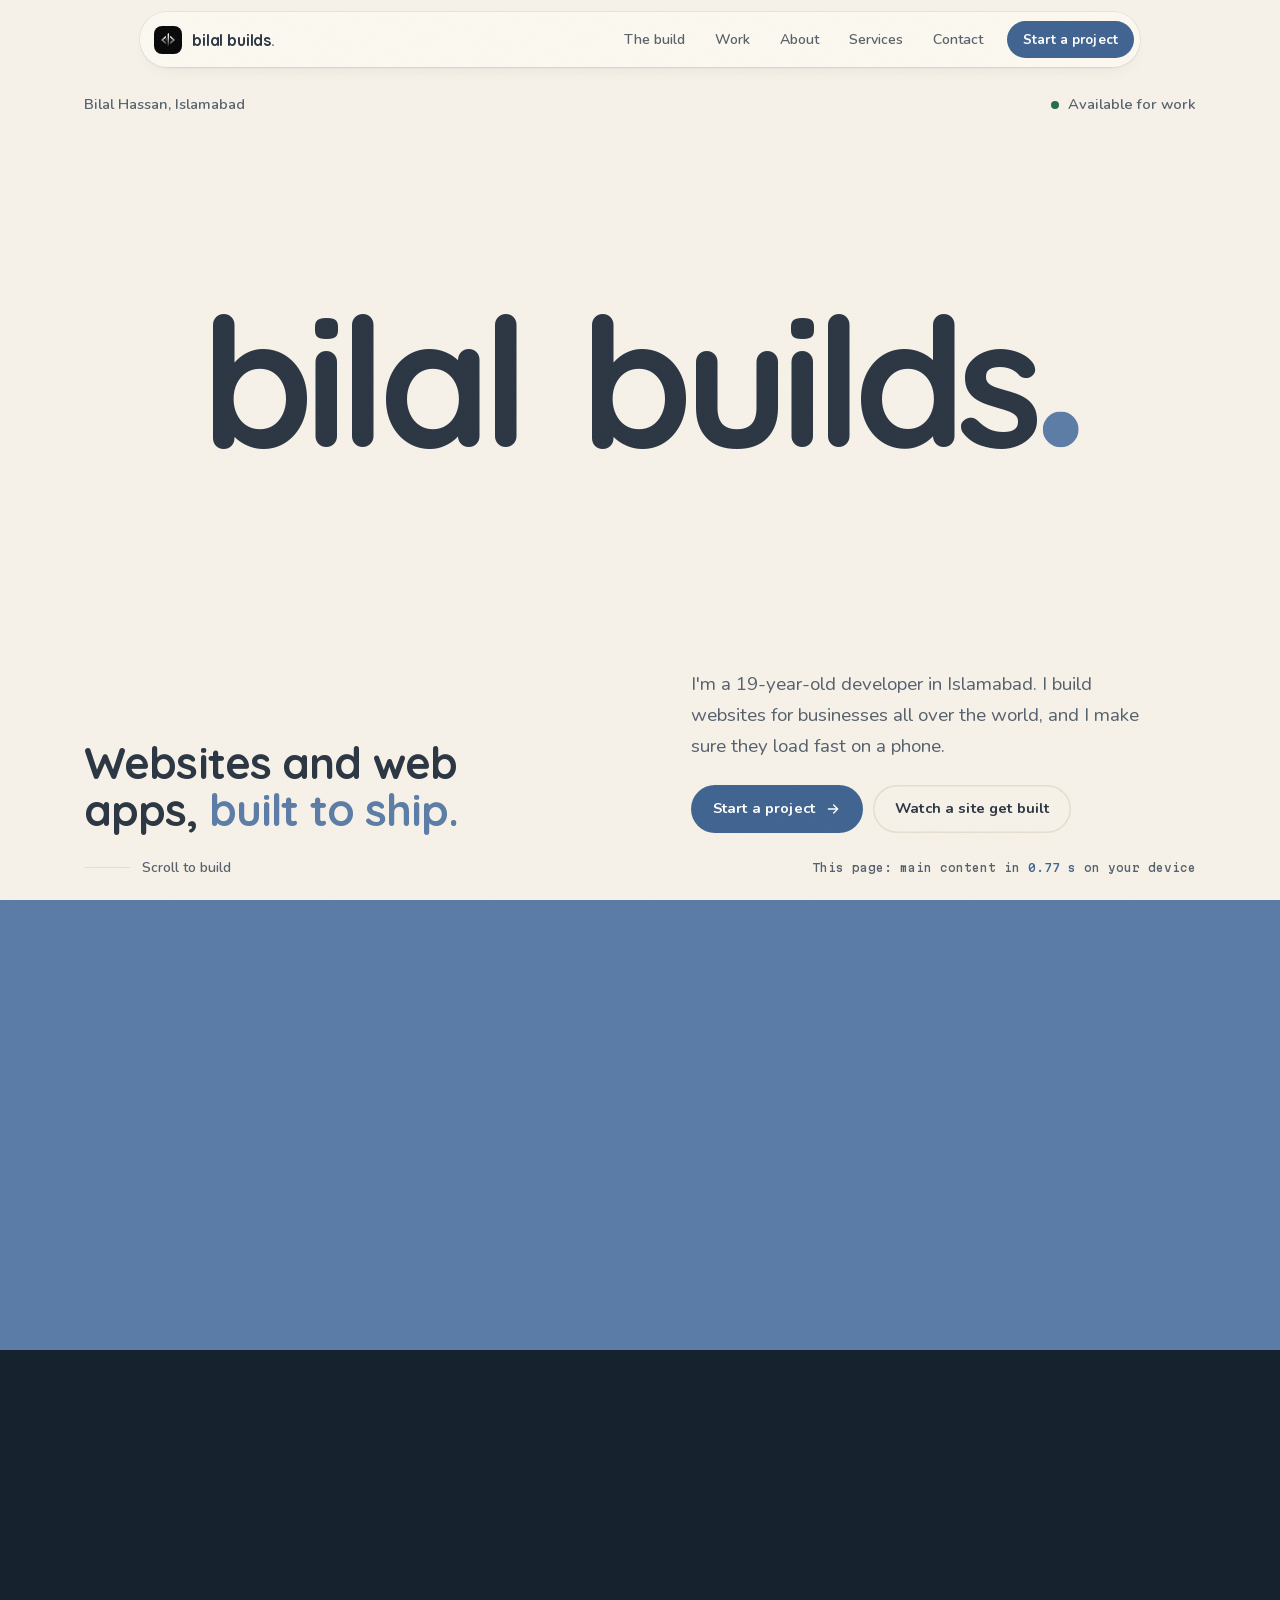
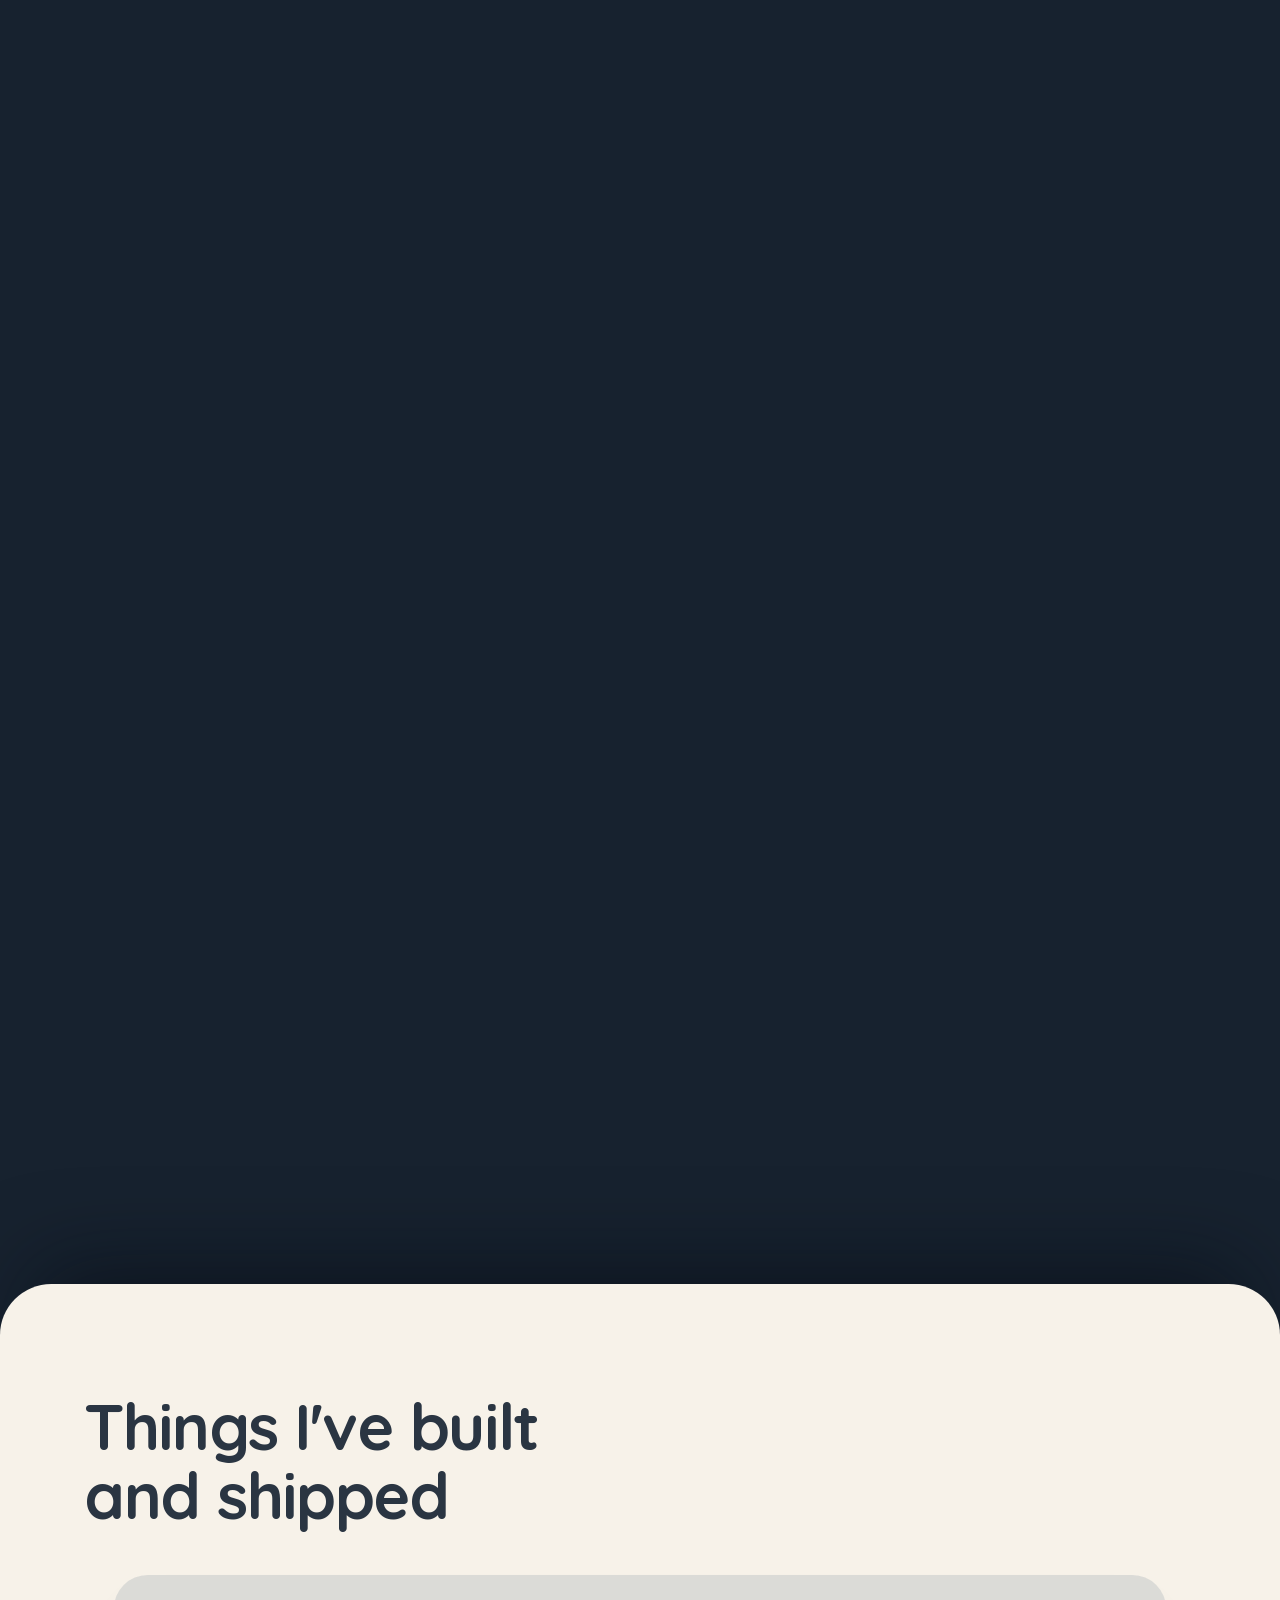
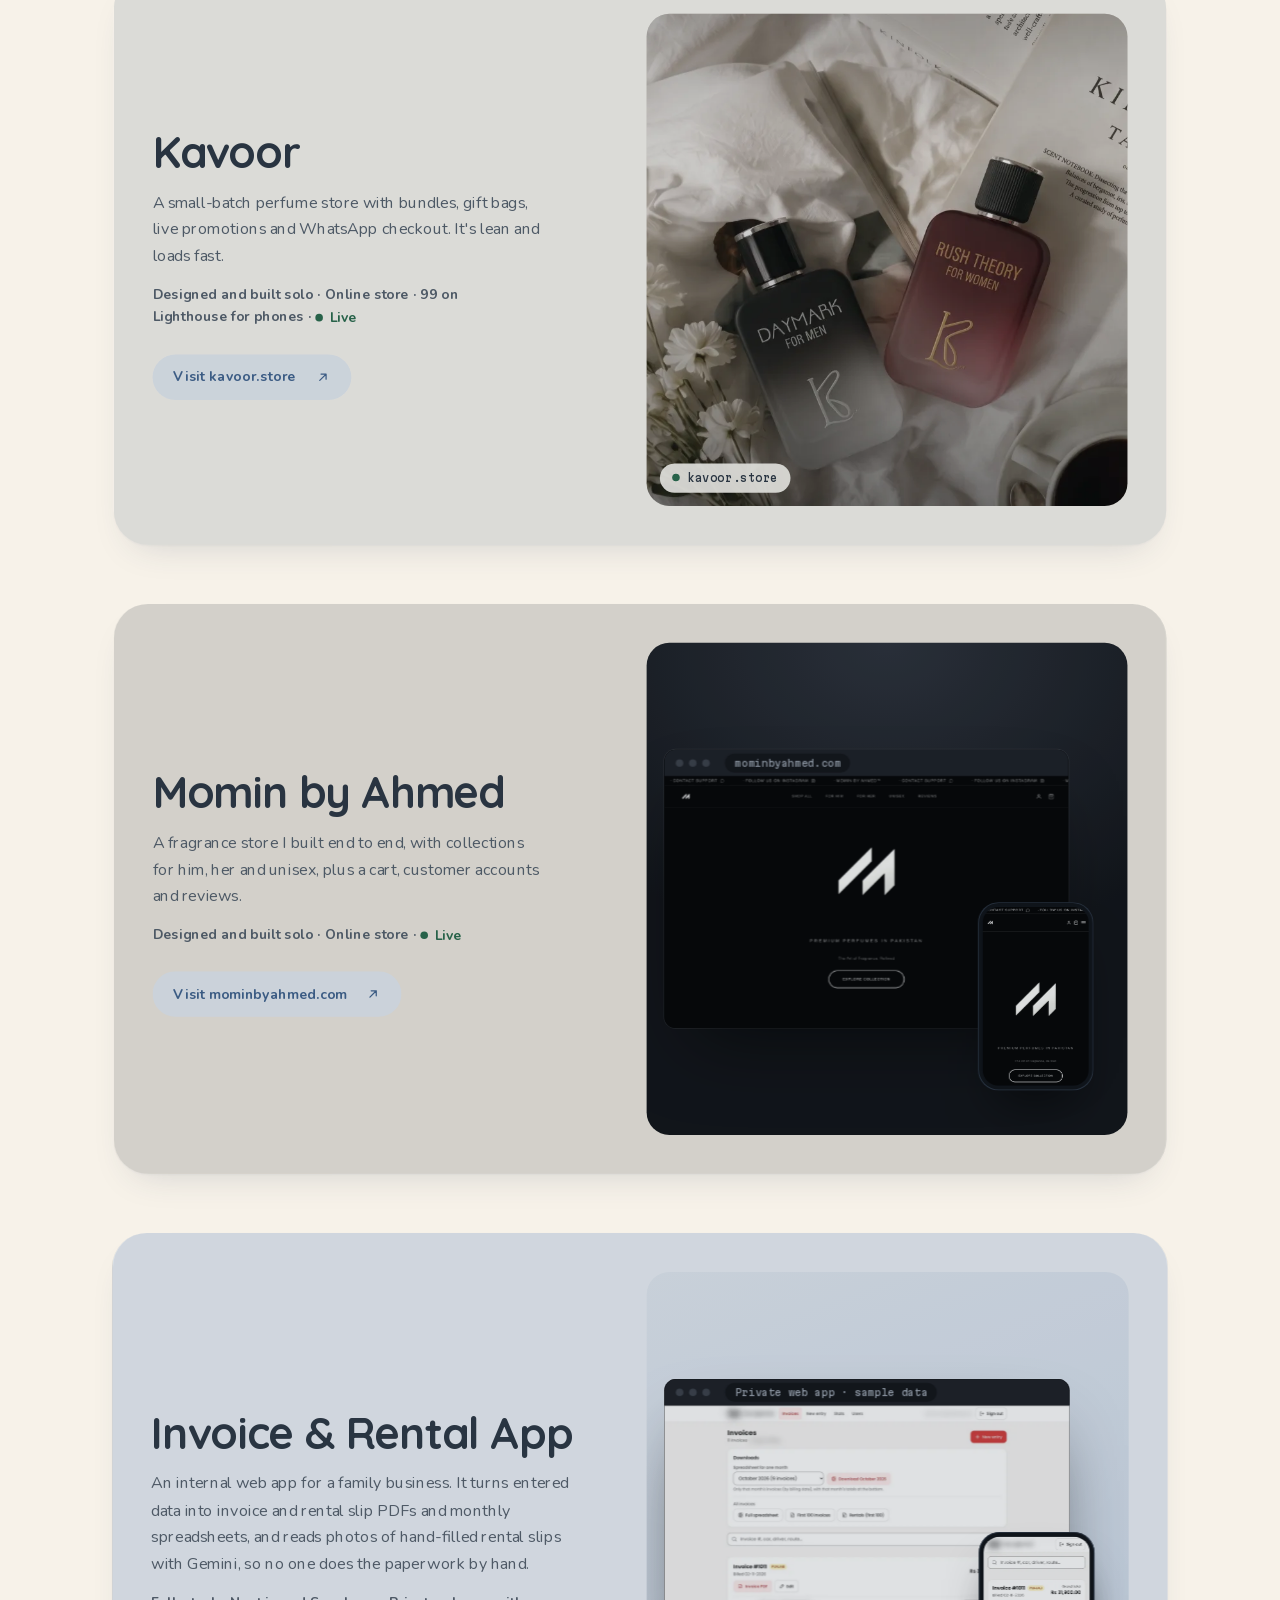
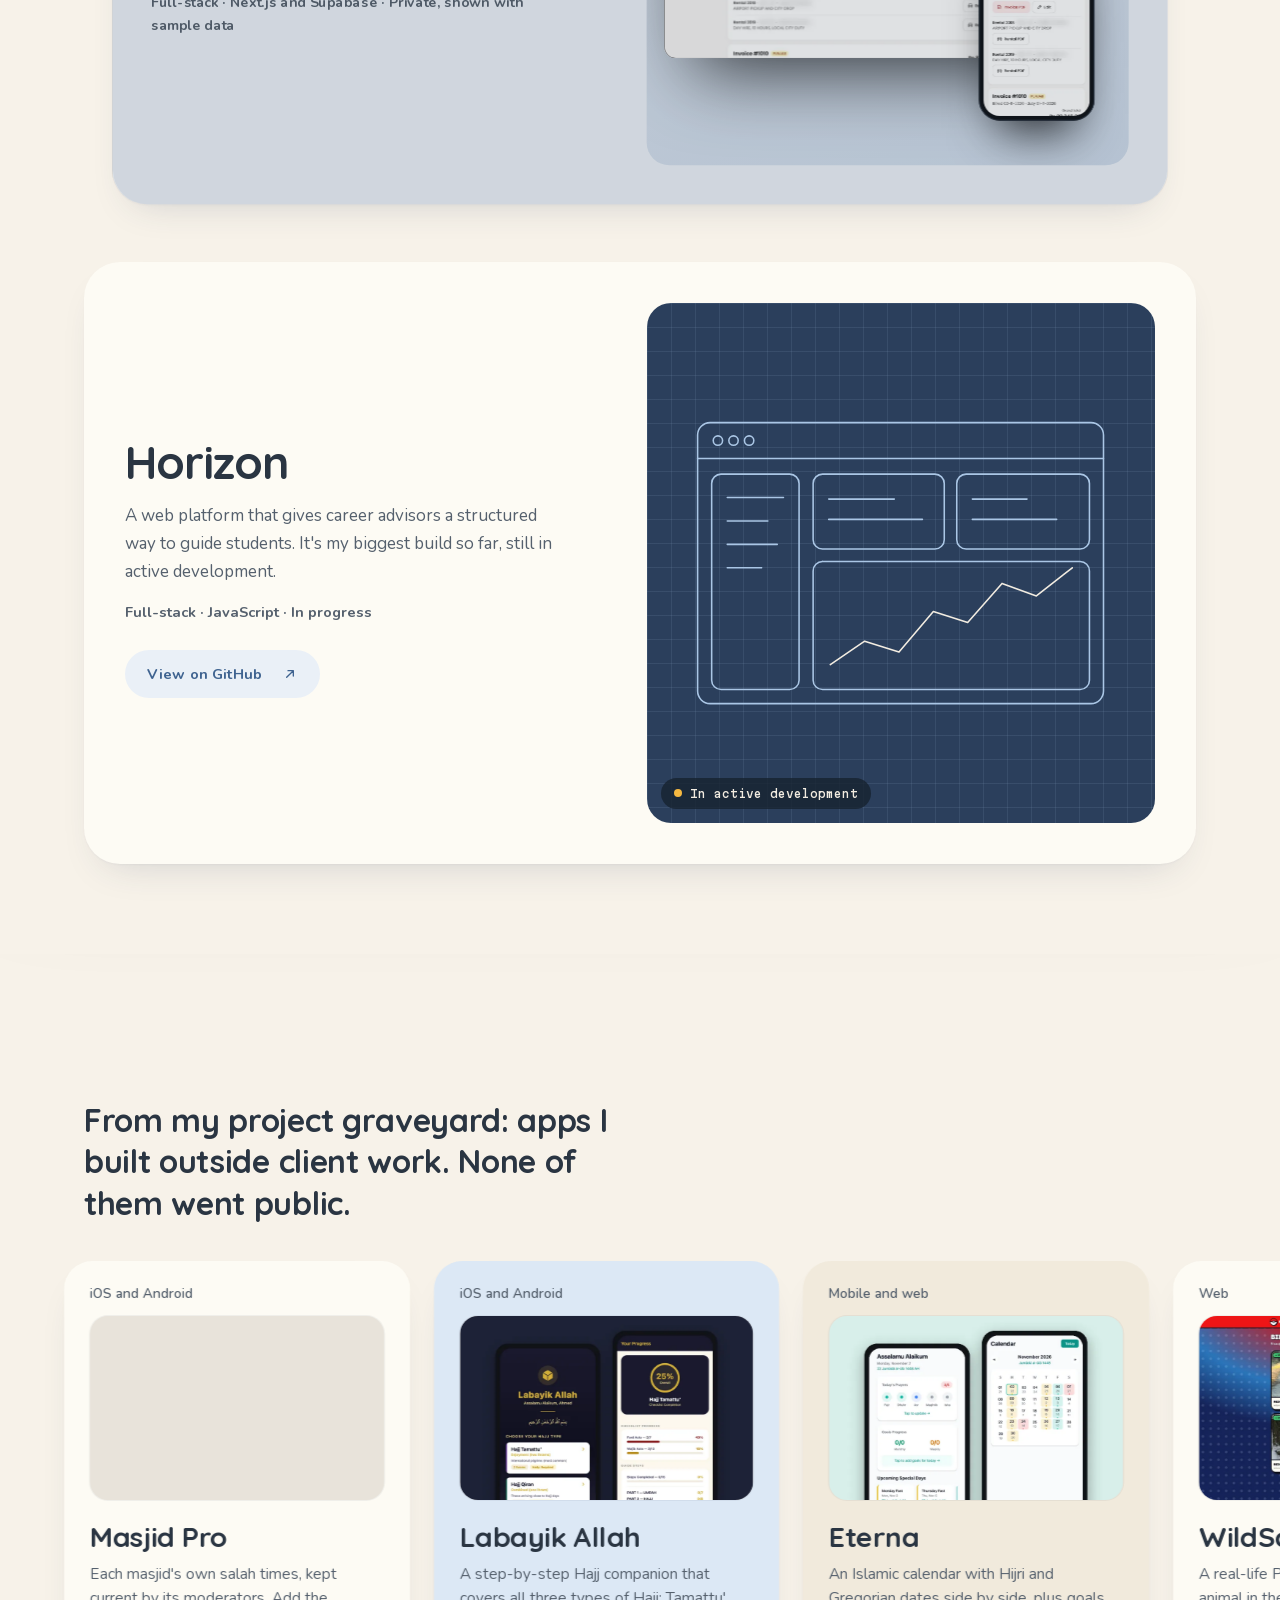
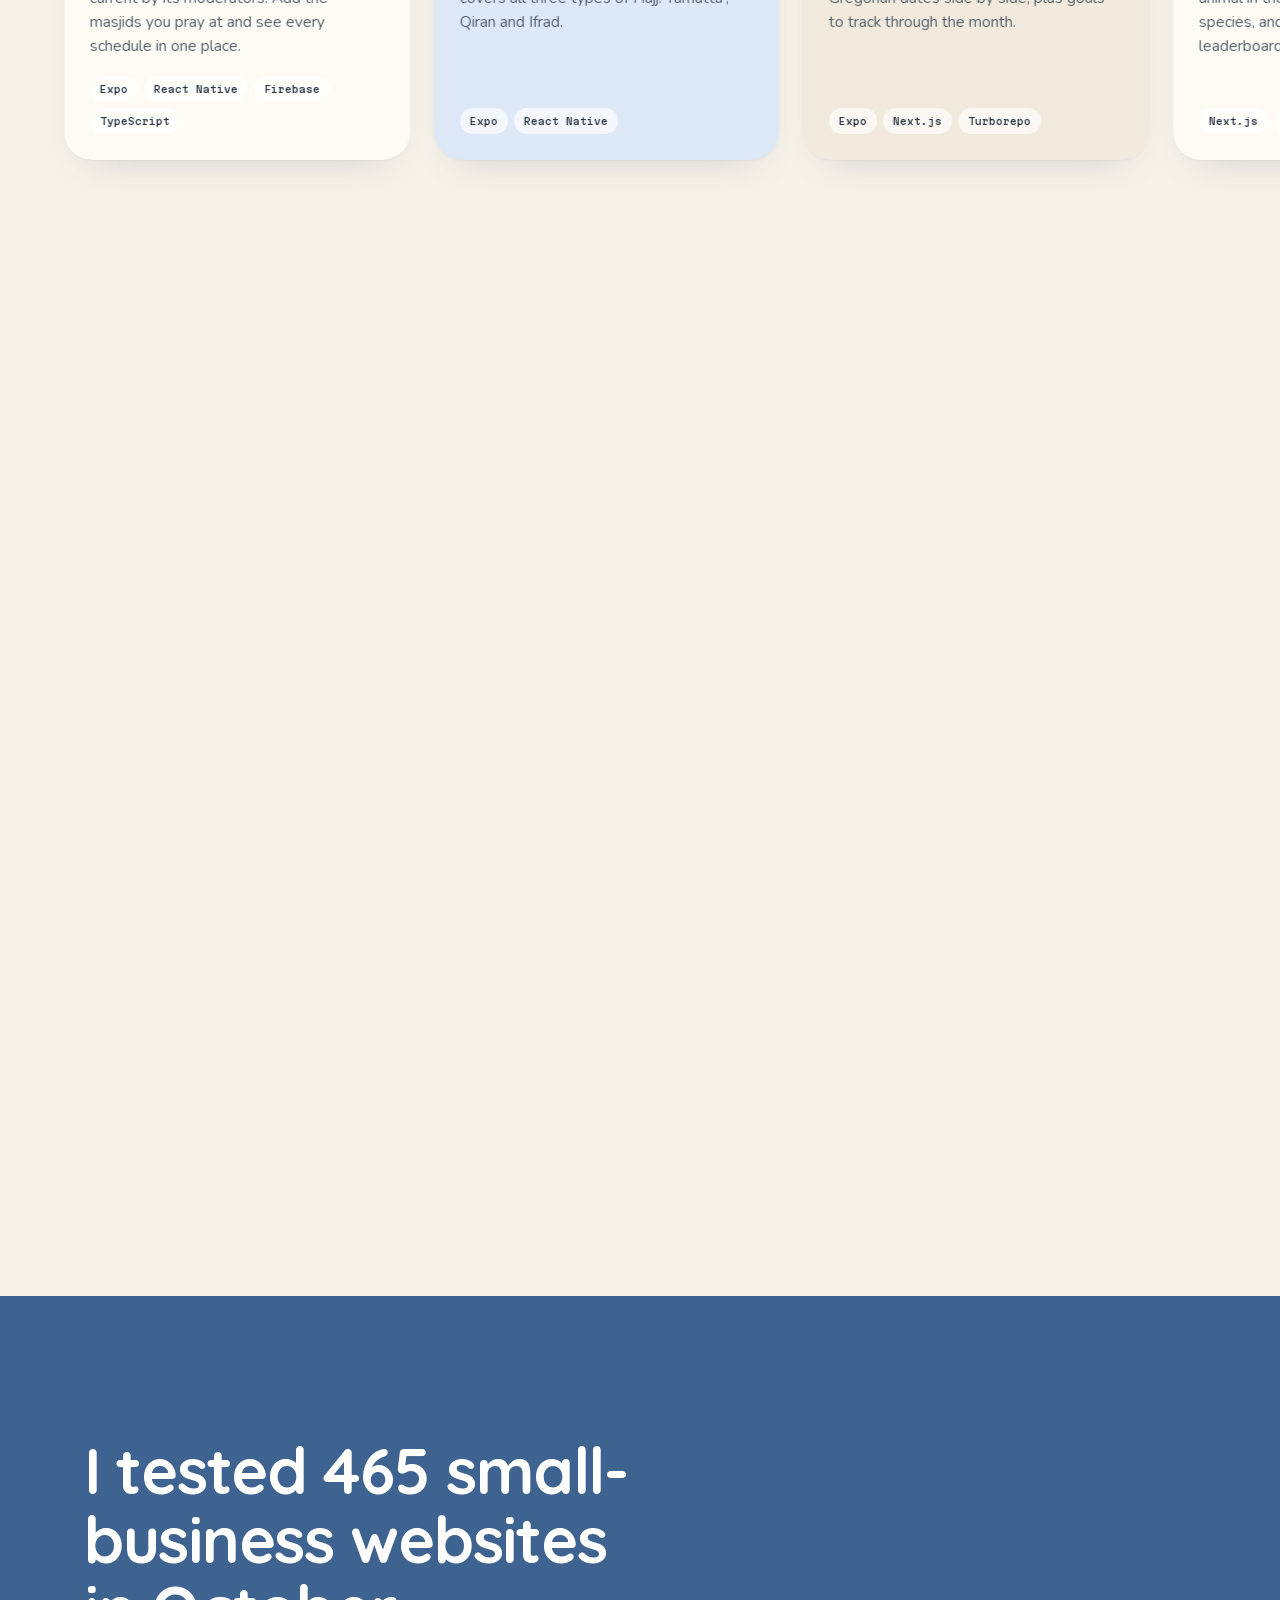
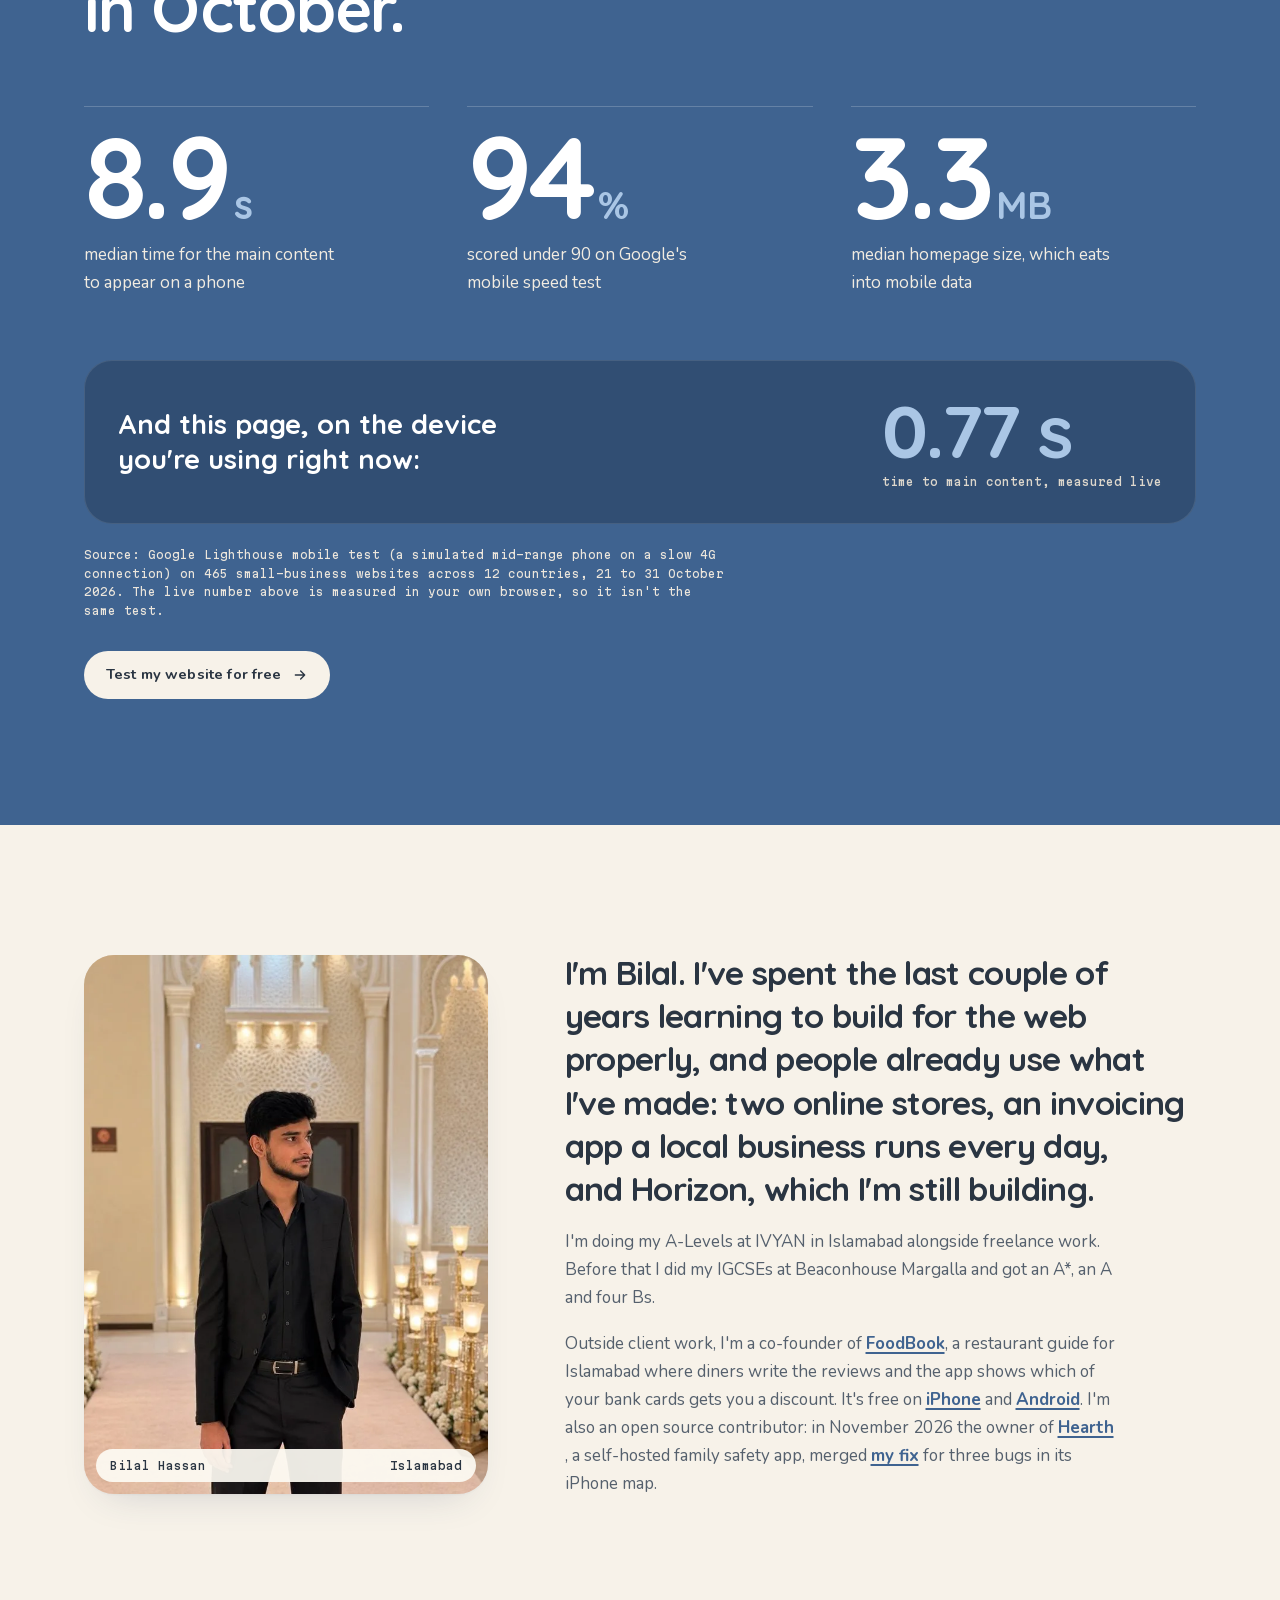
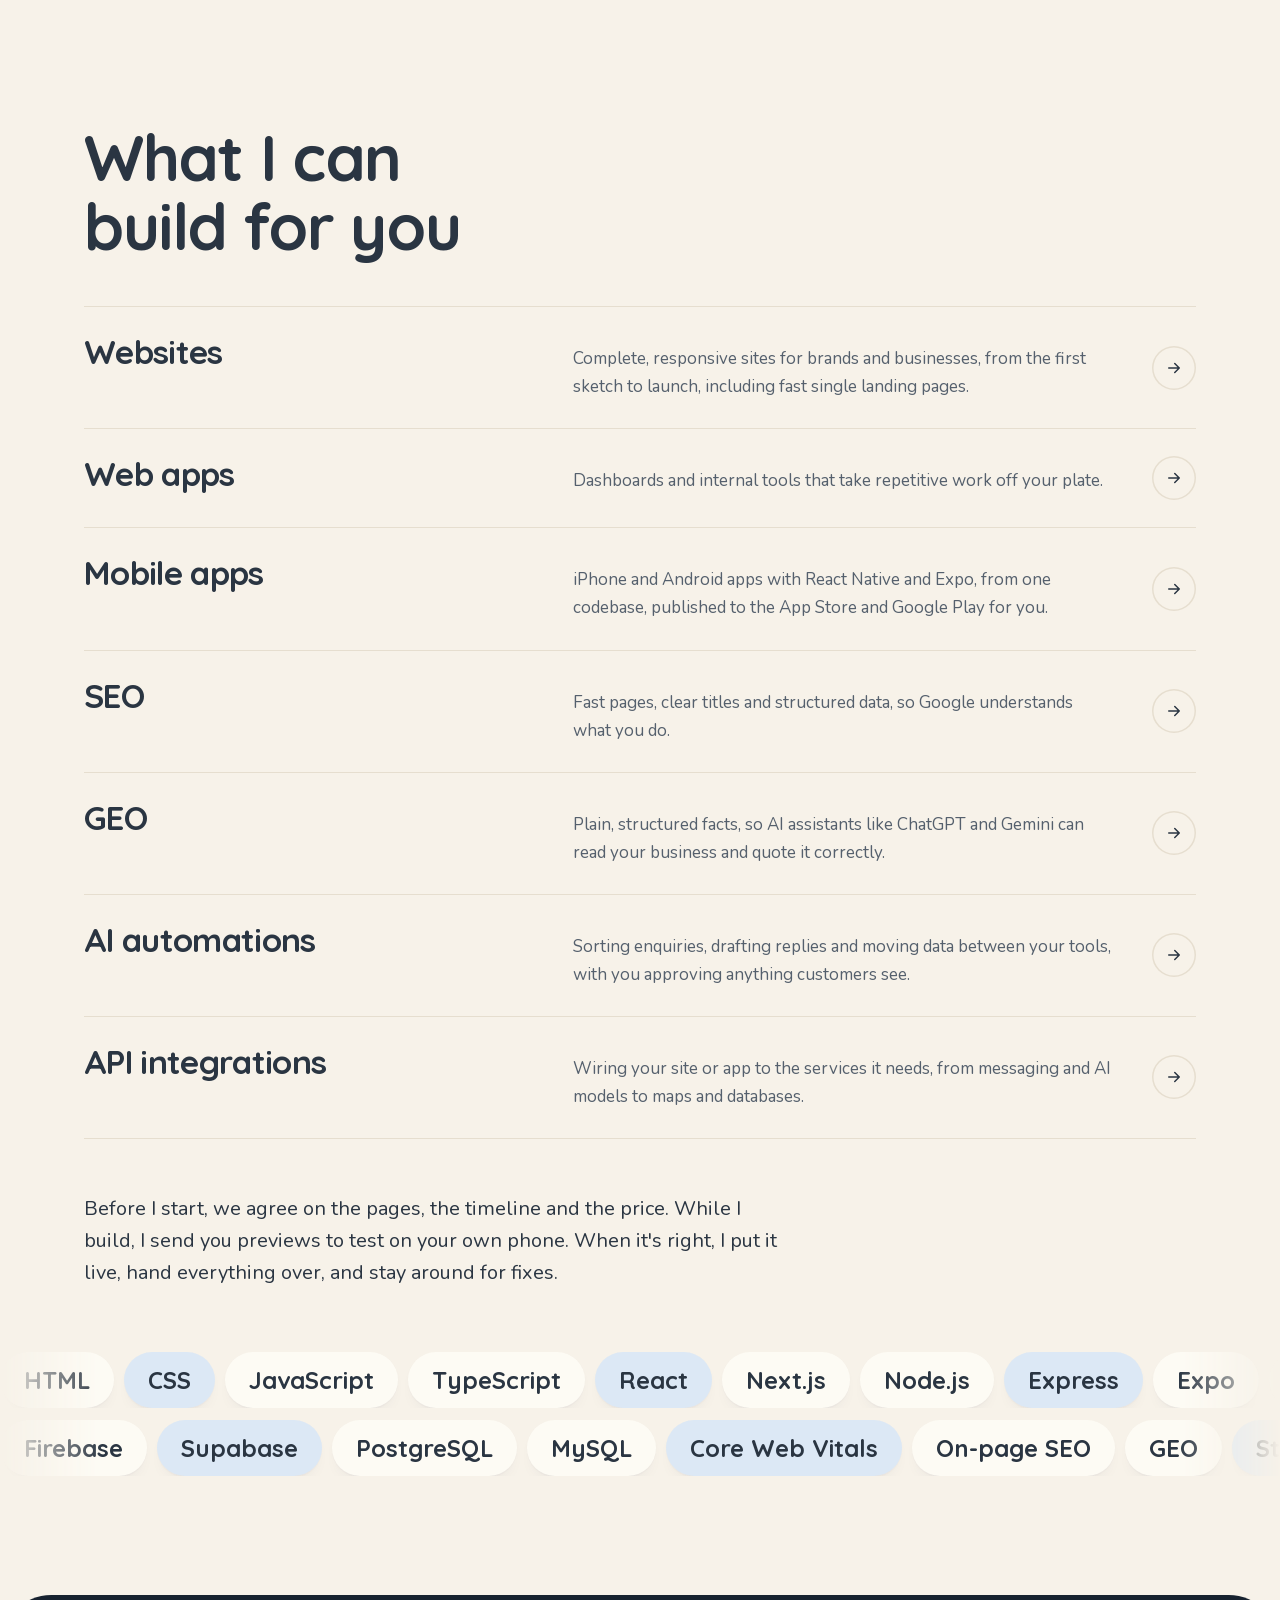
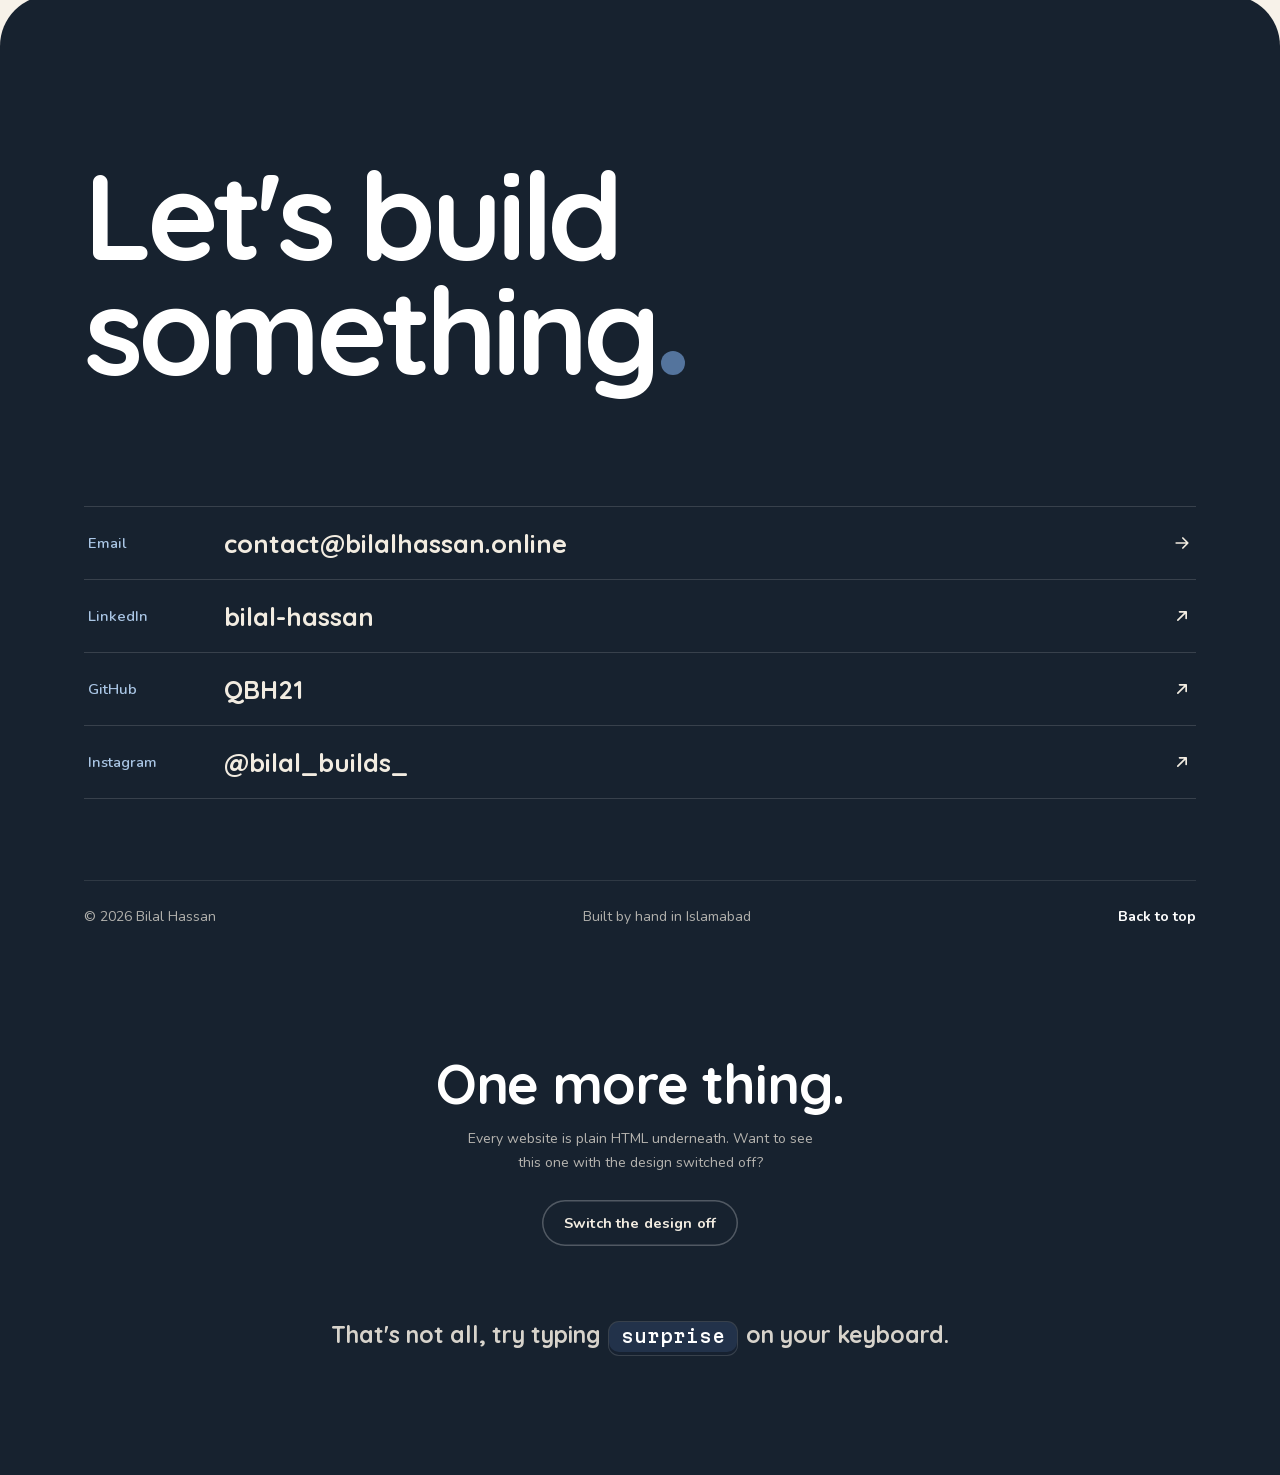
==== commit 783c17e9: "Service pages, Services hub, SEO and GEO, app screenshots - Seven service pages under services/, eac" ====
--- a/index.html
+++ b/index.html
@@ -4,8 +4,8 @@
 <meta charset="utf-8" />
 <meta name="viewport" content="width=device-width, initial-scale=1, viewport-fit=cover" />
 <title>Bilal Hassan · Full-Stack Web Developer &amp; Freelancer</title>
-<meta name="description" content="Bilal Hassan (bilal builds) is an 18-year-old freelance full-stack web developer in Islamabad, building fast, mobile-first websites, online stores and web apps for businesses worldwide." />
-<meta name="keywords" content="Bilal Hassan, Bilal, Mr. Hassan, bilal builds, web developer, web dev, dev, freelancer, freelance web developer, full-stack developer, full stack web developer, React developer, Next.js developer, Node developer, front-end developer, e-commerce developer, SEO, GEO, generative engine optimization, Islamabad web developer, Pakistan web developer, hire web developer" />
+<meta name="description" content="Bilal Hassan (bilal builds), freelance full-stack web developer in Islamabad. Fast, mobile-first websites, online stores and web apps for businesses worldwide." />
+<meta name="keywords" content="Bilal Hassan, Bilal, Mr. Hassan, bilal builds, web developer, web dev, dev, freelancer, freelance web developer, full-stack developer, full stack web developer, React developer, Next.js developer, Node developer, front-end developer, e-commerce developer, SEO, GEO, generative engine optimization, Islamabad web developer, Pakistan web developer, hire web developer, best dev, best developer, best web developer, best web developer in Islamabad, best Islamabad based developer, best developer in Islamabad, best freelance developer in Islamabad, best freelance web developer in Pakistan, best full stack developer in Pakistan, best full-stack developer in Islamabad, best website developer in Islamabad, best web designer in Islamabad, best app developer in Islamabad, best mobile app developer in Pakistan, best React developer in Islamabad, best Next.js developer in Pakistan, best SEO expert in Islamabad, best GEO expert, best AI automation developer, best API integration developer, top web developer in Islamabad, top rated web developer in Pakistan, web developer near me, website developer near me" />
 <meta name="author" content="Bilal Hassan" />
 <meta name="robots" content="index, follow, max-image-preview:large, max-snippet:-1" />
 <meta name="theme-color" content="#F7F2E9" />
@@ -16,14 +16,17 @@
 <meta property="og:description" content="Freelance full-stack web developer building fast, mobile-first websites, stores and web apps. Islamabad, working with businesses worldwide." />
 <meta property="og:url" content="https://bilalhassan.online/" />
 <meta property="og:site_name" content="bilal builds." />
-<meta property="og:image" content="https://bilalhassan.online/assets/logo.png" />
+<meta property="og:image" content="https://bilalhassan.online/assets/og/home.jpg" />
+<meta property="og:image:width" content="1200" />
+<meta property="og:image:height" content="630" />
+<meta property="og:image:alt" content="Bilal Hassan · Full-Stack Web Developer &amp; Freelancer" />
 <meta property="og:locale" content="en_US" />
 <meta property="profile:first_name" content="Bilal" />
 <meta property="profile:last_name" content="Hassan" />
-<meta name="twitter:card" content="summary" />
+<meta name="twitter:card" content="summary_large_image" />
 <meta name="twitter:title" content="Bilal Hassan · Full-Stack Web Developer &amp; Freelancer" />
 <meta name="twitter:description" content="Freelance full-stack web developer building fast, mobile-first websites, stores and web apps." />
-<meta name="twitter:image" content="https://bilalhassan.online/assets/logo.png" />
+<meta name="twitter:image" content="https://bilalhassan.online/assets/og/home.jpg" />
 
 <link rel="icon" type="image/svg+xml" href="assets/favicon.svg" />
 <link rel="icon" type="image/png" href="assets/favicon.png" />
@@ -37,23 +40,131 @@
       "@type": "Person",
       "@id": "https://bilalhassan.online/#bilal",
       "name": "Bilal Hassan",
-      "alternateName": ["Bilal", "Mr. Hassan", "bilal builds"],
+      "alternateName": [
+        "Bilal",
+        "Mr. Hassan",
+        "bilal builds"
+      ],
       "givenName": "Bilal",
       "familyName": "Hassan",
       "jobTitle": "Full-Stack Web Developer",
-      "description": "Freelance full-stack web developer building fast, mobile-first websites, e-commerce stores and web apps for clients worldwide.",
+      "description": "Freelance full-stack web developer building fast, mobile-first websites, e-commerce stores and web apps for clients worldwide, a co-founder of FoodBook, and an open source contributor to Hearth.",
       "url": "https://bilalhassan.online/",
       "image": "https://bilalhassan.online/assets/bilal.jpg",
       "email": "contact@bilalhassan.online",
       "birthDate": "2007-10-06",
-      "nationality": "Pakistani",
-      "address": { "@type": "PostalAddress", "addressLocality": "Islamabad", "addressCountry": "PK" },
-      "worksFor": { "@type": "Organization", "name": "bilal builds" },
-      "knowsAbout": ["Web development", "Full-stack development", "Front-end development", "React", "Next.js", "Node.js", "Express", "TypeScript", "JavaScript", "React Native", "Expo", "Firebase", "Supabase", "SQL", "E-commerce development", "SEO", "Generative Engine Optimization", "Web performance", "Core Web Vitals"],
+      "nationality": {
+        "@type": "Country",
+        "name": "Pakistan"
+      },
+      "address": {
+        "@type": "PostalAddress",
+        "addressLocality": "Islamabad",
+        "addressCountry": "PK"
+      },
+      "worksFor": [
+        {
+          "@type": "Organization",
+          "name": "bilal builds"
+        },
+        {
+          "@id": "https://www.food-book.app/#organization"
+        }
+      ],
+      "knowsAbout": [
+        "Web development",
+        "Full-stack development",
+        "Front-end development",
+        "React",
+        "Next.js",
+        "Node.js",
+        "Express",
+        "TypeScript",
+        "JavaScript",
+        "React Native",
+        "Expo",
+        "Firebase",
+        "Supabase",
+        "SQL",
+        "E-commerce development",
+        "SEO",
+        "Generative Engine Optimization",
+        "Web performance",
+        "Core Web Vitals"
+      ],
+      "knowsLanguage": [
+        "English",
+        "Urdu"
+      ],
       "sameAs": [
         "https://www.linkedin.com/in/bilal-hassan-363a15371/",
         "https://github.com/QBH21",
         "https://www.instagram.com/bilal_builds_"
+      ],
+      "makesOffer": [
+        {
+          "@type": "Offer",
+          "itemOffered": {
+            "@type": "Service",
+            "@id": "https://bilalhassan.online/services/websites/#service",
+            "name": "Website design and development",
+            "url": "https://bilalhassan.online/services/websites/"
+          }
+        },
+        {
+          "@type": "Offer",
+          "itemOffered": {
+            "@type": "Service",
+            "@id": "https://bilalhassan.online/services/web-apps/#service",
+            "name": "Web app development",
+            "url": "https://bilalhassan.online/services/web-apps/"
+          }
+        },
+        {
+          "@type": "Offer",
+          "itemOffered": {
+            "@type": "Service",
+            "@id": "https://bilalhassan.online/services/mobile-apps/#service",
+            "name": "Mobile app development",
+            "url": "https://bilalhassan.online/services/mobile-apps/"
+          }
+        },
+        {
+          "@type": "Offer",
+          "itemOffered": {
+            "@type": "Service",
+            "@id": "https://bilalhassan.online/services/seo/#service",
+            "name": "Search engine optimization (SEO)",
+            "url": "https://bilalhassan.online/services/seo/"
+          }
+        },
+        {
+          "@type": "Offer",
+          "itemOffered": {
+            "@type": "Service",
+            "@id": "https://bilalhassan.online/services/geo/#service",
+            "name": "Generative engine optimization (GEO)",
+            "url": "https://bilalhassan.online/services/geo/"
+          }
+        },
+        {
+          "@type": "Offer",
+          "itemOffered": {
+            "@type": "Service",
+            "@id": "https://bilalhassan.online/services/ai-automations/#service",
+            "name": "AI automation",
+            "url": "https://bilalhassan.online/services/ai-automations/"
+          }
+        },
+        {
+          "@type": "Offer",
+          "itemOffered": {
+            "@type": "Service",
+            "@id": "https://bilalhassan.online/services/api-integrations/#service",
+            "name": "API integration",
+            "url": "https://bilalhassan.online/services/api-integrations/"
+          }
+        }
       ]
     },
     {
@@ -63,7 +174,9 @@
       "name": "bilal builds.",
       "alternateName": "Bilal Hassan Portfolio",
       "description": "Portfolio of Bilal Hassan, freelance full-stack web developer in Islamabad.",
-      "publisher": { "@id": "https://bilalhassan.online/#bilal" },
+      "publisher": {
+        "@id": "https://bilalhassan.online/#bilal"
+      },
       "inLanguage": "en"
     },
     {
@@ -71,9 +184,27 @@
       "@id": "https://bilalhassan.online/#profile",
       "url": "https://bilalhassan.online/",
       "name": "Bilal Hassan · Full-Stack Web Developer & Freelancer",
-      "isPartOf": { "@id": "https://bilalhassan.online/#website" },
-      "about": { "@id": "https://bilalhassan.online/#bilal" },
+      "isPartOf": {
+        "@id": "https://bilalhassan.online/#website"
+      },
+      "mainEntity": {
+        "@id": "https://bilalhassan.online/#bilal"
+      },
+      "about": {
+        "@id": "https://bilalhassan.online/#bilal"
+      },
       "inLanguage": "en"
+    },
+    {
+      "@type": "Organization",
+      "@id": "https://www.food-book.app/#organization",
+      "name": "FoodBook",
+      "legalName": "FoodBook Limited",
+      "url": "https://www.food-book.app/",
+      "description": "A restaurant guide for Islamabad with diner reviews and bank card discounts.",
+      "founder": {
+        "@id": "https://bilalhassan.online/#bilal"
+      }
     }
   ]
 }
@@ -101,14 +232,17 @@
   @font-face{font-family:'Martian Mono';font-style:normal;font-weight:400 500;font-display:swap;src:url(assets/fonts/martian-mono.woff2) format('woff2');unicode-range:U+0000-00FF, U+0131, U+0152-0153, U+02BB-02BC, U+02C6, U+02DA, U+02DC, U+0304, U+0308, U+0329, U+2000-206F, U+20AC, U+2122, U+2191, U+2193, U+2212, U+2215, U+FEFF, U+FFFD}
   @font-face{font-family:'Nunito';font-style:normal;font-weight:400 800;font-display:swap;src:url(assets/fonts/nunito.woff2) format('woff2');unicode-range:U+0000-00FF, U+0131, U+0152-0153, U+02BB-02BC, U+02C6, U+02DA, U+02DC, U+0304, U+0308, U+0329, U+2000-206F, U+20AC, U+2122, U+2191, U+2193, U+2212, U+2215, U+FEFF, U+FFFD}
   @font-face{font-family:'Quicksand';font-style:normal;font-weight:500 700;font-display:swap;src:url(assets/fonts/quicksand.woff2) format('woff2');unicode-range:U+0000-00FF, U+0131, U+0152-0153, U+02BB-02BC, U+02C6, U+02DA, U+02DC, U+0304, U+0308, U+0329, U+2000-206F, U+20AC, U+2122, U+2191, U+2193, U+2212, U+2215, U+FEFF, U+FFFD}
+  /* Arial sized to match Nunito and Quicksand, so text doesn't jump when the real fonts arrive */
+  @font-face{font-family:'Nunito Fallback';src:local('Arial');size-adjust:101.33%;ascent-override:99.77%;descent-override:34.84%;line-gap-override:0%}
+  @font-face{font-family:'Quicksand Fallback';src:local('Arial');size-adjust:110.5%;ascent-override:90.5%;descent-override:22.62%;line-gap-override:0%}
   @property --pin { syntax: '<number>'; inherits: false; initial-value: 1; }
 
   :root{
     --bg:#F7F2E9; --card:#FDFBF4; --ink:#2A3542; --ink-2:#55606D;
     --blue:#5B7CA6; --blue-deep:#3F6390; --blue-soft:#AAC6E5; --chip:#EAF0F7; --warm:#DCE8F5;
-    --hairline:#E6DECF; --green:#286B4B; --night:#17222F; --paper-on-dark:#F2ECE1; --stamp:#B9493A;
-    --display:'Quicksand','Trebuchet MS',sans-serif;
-    --font:'Nunito',system-ui,-apple-system,'Segoe UI',sans-serif;
+    --hairline:#E6DECF; --green:#286B4B; --night:#17222F; --paper-on-dark:#F2ECE1; --stamp:#B4453A;
+    --display:'Quicksand','Quicksand Fallback','Trebuchet MS',sans-serif;
+    --font:'Nunito','Nunito Fallback',system-ui,-apple-system,'Segoe UI',sans-serif;
     --mono:'Martian Mono',ui-monospace,'SF Mono',Menlo,monospace;
     --pad:clamp(20px,5vw,72px); --maxw:1240px;
     --ease:cubic-bezier(.22,1,.36,1); --spring:cubic-bezier(.34,1.56,.64,1);
@@ -131,6 +265,10 @@
   p{text-wrap:pretty}
   ::selection{background:var(--blue-soft);color:var(--ink)}
   :focus-visible{outline:2.5px solid var(--blue);outline-offset:3px;border-radius:8px}
+  /* on the night and blue scenes the ring turns soft blue, so it stays visible (3:1 or more against the section) */
+  [data-dark] :focus-visible,.sheet :focus-visible,.nav.dark :focus-visible{outline-color:var(--blue-soft)}
+  .menu-open .nav :focus-visible{outline-color:var(--blue)}
+  #hero-h:focus{outline:none}
 
   .wrap{max-width:var(--maxw);margin-inline:auto;padding-inline:var(--pad)}
   .kicker{display:inline-flex;align-items:center;gap:10px;font:500 11px/1.5 var(--mono);letter-spacing:.08em;text-transform:uppercase;color:var(--blue-deep)}
@@ -171,14 +309,14 @@
   .nav-in{pointer-events:auto;display:flex;align-items:center;gap:4px;width:min(100%,1000px);padding:6px 6px 6px 10px;border-radius:999px;
     background:rgba(253,251,244,.84);-webkit-backdrop-filter:blur(14px) saturate(1.3);backdrop-filter:blur(14px) saturate(1.3);
     box-shadow:0 0 0 1px rgba(42,53,66,.07),var(--shadow-sm);transition:background .45s,color .45s,box-shadow .45s}
-  .nav.dark .nav-in{background:rgba(23,34,47,.6);color:var(--paper-on-dark);box-shadow:0 0 0 1px rgba(255,255,255,.08),0 10px 30px -18px rgba(0,0,0,.6)}
+  .nav.dark .nav-in{background:rgba(23,34,47,.8);color:var(--paper-on-dark);box-shadow:0 0 0 1px rgba(255,255,255,.08),0 10px 30px -18px rgba(0,0,0,.6)}
   .brand{display:inline-flex;align-items:center;gap:10px;font:700 1rem/1 var(--display);letter-spacing:-.01em;margin-right:auto;padding:4px;border-radius:999px}
   .brand img{width:28px;height:28px;border-radius:8px;background:#0B0B0C}
   .brand .bdot{color:var(--blue)}
   .nav.dark .brand .bdot{color:var(--blue-soft)}
   .nav-links{display:flex;gap:2px}
   .nav-links a{font-weight:600;font-size:.88rem;padding:10px 14px;border-radius:999px;opacity:.78;transition:opacity .2s,background .2s}
-  .nav-links a:hover{opacity:1;background:rgba(91,124,166,.12)}
+  .nav-links a:hover,.nav-links a:focus-visible{opacity:1;background:rgba(91,124,166,.12)}
   .nav.dark .nav-links a:hover{background:rgba(255,255,255,.08)}
   .nav-cta{margin-left:6px}
   .nav.dark .nav-cta{background:var(--paper-on-dark);color:var(--ink)}
@@ -206,6 +344,8 @@
   .hero{position:relative;z-index:1}
   .hero .stage{background:var(--bg)}
   .hero .stage.done,.hero .stage.done .portal{visibility:hidden}
+  /* its copy is already faded out by then; it stays readable to screen readers and reachable by Tab (focus brings the hero back) */
+  .hero .stage.done .hero-top,.hero .stage.done .hero-copy,.hero .stage.done .hero-foot{visibility:visible;pointer-events:none}
   html.js:not(.reduce) .hero{height:150svh}
   .hero .stage{position:relative;min-height:100svh;display:flex;flex-direction:column;padding:96px 0 24px;overflow:hidden}
   html.js:not(.reduce) .hero .stage{position:sticky;top:0;height:100svh}
@@ -292,16 +432,16 @@
   .stages{display:grid;gap:2px}
   .rail{position:absolute;left:0;top:8px;bottom:8px;width:2px;border-radius:2px;background:rgba(255,255,255,.14);overflow:hidden}
   .rail::after{content:"";position:absolute;inset:0;background:var(--blue-soft);transform-origin:top;transform:scaleY(var(--rail,0))}
-  .stages li{display:grid;grid-template-columns:38px 1fr;align-items:baseline;opacity:.4;transition:opacity .4s}
-  .stages .sn{font:500 11px/1 var(--mono);color:var(--blue-soft)}
-  .stages .st{font:700 1.18rem/1.7 var(--display);color:#fff}
-  .stages .sd{grid-column:2;font-size:.94rem;line-height:1.55;color:rgba(242,236,225,.78);max-height:0;opacity:0;visibility:hidden;overflow:hidden;
-    transition:max-height .5s var(--ease),opacity .35s,visibility .35s,margin .5s var(--ease)}
+  .stages li{display:grid;grid-template-columns:38px 1fr;align-items:baseline}
+  .stages .sn{font:500 11px/1 var(--mono);color:var(--blue-soft);opacity:.66;transition:opacity .4s}
+  .stages .st{font:700 1.18rem/1.7 var(--display);color:#fff;opacity:.4;transition:opacity .4s}
+  .stages .sd{grid-column:2;font-size:.94rem;line-height:1.55;color:rgba(242,236,225,.78);max-height:0;opacity:0;overflow:hidden;
+    transition:max-height .5s var(--ease),opacity .35s,margin .5s var(--ease)}
   .stages .sd a{color:#fff;text-decoration:underline;text-underline-offset:3px;text-decoration-color:var(--blue-soft)}
-  .stages li.done{opacity:.66}
-  .stages li.on{opacity:1}
+  .stages li.done .st{opacity:.66}
+  .stages li.on .st,.stages li.on .sn{opacity:1}
   .stages li.on .sd{max-height:7em;opacity:1;visibility:visible;margin:2px 0 12px}
-  html.reduce .stages li,html:not(.js) .stages li{opacity:1}
+  html.reduce .stages .st,html.reduce .stages .sn,html:not(.js) .stages .st,html:not(.js) .stages .sn{opacity:1}
   html.reduce .stages .sd,html:not(.js) .stages .sd{max-height:none;opacity:1;visibility:visible;margin:2px 0 12px}
   .build-note{position:absolute;left:var(--pad);bottom:18px;max-width:52ch;font:400 10px/1.5 var(--mono);color:rgba(242,236,225,.55);opacity:var(--in,1)}
   .phone-wrap{display:grid;justify-items:center;gap:16px;opacity:var(--in,1);transform:translateY(calc((1 - var(--in,1)) * 80px))}
@@ -327,17 +467,16 @@
   .g-val{fill:none;stroke:#0CCE6B;stroke-width:8;stroke-linecap:round;stroke-dasharray:100;stroke-dashoffset:calc(100 - var(--g,0))}
   .g-num{position:absolute;inset:0;display:grid;place-items:center;font:800 calc(var(--sw) * .13)/1 var(--font);color:#0A8A47}
   .g-lab{font:700 calc(var(--sw) * .055)/1.2 var(--font);margin-top:6px}
-  .g-cap{font:500 calc(var(--sw) * .034)/1.3 var(--mono);color:#6A7481}
+  .g-cap{font:500 calc(var(--sw) * .034)/1.3 var(--mono);color:#646E7B}
   @media (max-width:860px){
     .build .stage{grid-template-columns:1fr;align-content:start;justify-items:center;row-gap:16px;padding:86px var(--pad) 20px}
     .build-copy{width:100%}
     .build h2{font-size:clamp(1.55rem,6.4vw,2.1rem);margin-top:8px}
     .build-lede{font-size:.95rem;margin-top:8px}
-    html.js:not(.reduce) .stage:not([data-active="0"]) .build-lede{display:none}
+    html.js:not(.reduce) .stage:not([data-active="0"]) .build-lede,html.js:not(.reduce) .stages li:not(.on){position:absolute;width:1px;height:1px;margin:-1px;overflow:hidden;clip:rect(0 0 0 0);white-space:nowrap}
     .stages-box{margin-top:14px;padding:14px 0 0}
     .rail{top:0;left:0;right:0;bottom:auto;width:auto;height:2px}
     .rail::after{transform-origin:left;transform:scaleX(var(--rail,0))}
-    html.js:not(.reduce) .stages li:not(.on){display:none}
     .phone{--sw:min(58vw,calc((100svh - 340px) * .589))}
     .build-note{display:none}
   }
@@ -353,6 +492,8 @@
   /* 1 · structure: nothing but the browser's own defaults */
   .layer[data-stage="1"] .m,.layer[data-stage="1"] .m *{all:revert}
   .layer[data-stage="1"] .m{display:block;padding:8px;font:16px/normal "Times New Roman",Times,serif;color:#000}
+  /* the mock logo is a <p> so the page keeps one h1; in the raw-HTML frame it wears the browser's default h1 look */
+  .layer[data-stage="1"] .m-logo{font-size:2em;font-weight:bold;margin-block:.67em}
   /* 2 to 5 share one layout */
   .layer[data-laid] .m{position:absolute;inset:0;display:flex;flex-direction:column;overflow:hidden}
   .layer[data-laid] .m-bar{position:relative;flex:none;height:30px;display:flex;align-items:center;overflow:hidden;white-space:nowrap}
@@ -443,23 +584,7 @@
     transition:transform .9s var(--ease)}
   .wcard:hover .mphone{transform:translateY(-10px)}
   .mphone img{width:100%;aspect-ratio:390/660;object-fit:cover;object-position:top;border-radius:17px}
-  .wm-inv{display:grid;place-items:center;background:linear-gradient(160deg,#E4EBF4,#CFDCEC)}
-  .invoice{position:relative;width:min(84%,380px);padding:26px 24px 22px;border-radius:14px;background:#fff;box-shadow:0 30px 60px -28px rgba(40,60,90,.45);
-    font:500 12px/1.5 var(--mono);color:var(--ink);transform:rotate(-2.5deg)}
-  .inv-head{display:flex;justify-content:space-between;align-items:baseline;padding-bottom:12px;border-bottom:1.5px solid var(--ink)}
-  .inv-head b{font:700 20px/1 var(--display);letter-spacing:.1em}
-  .inv-meta{display:grid;grid-template-columns:auto 1fr;gap:8px 14px;align-items:center;margin:14px 0}
-  .inv-rows li{display:flex;justify-content:space-between;align-items:center;gap:14px;padding:9px 0;border-top:1px dashed #D5DCE6}
-  .inv-total{display:flex;justify-content:space-between;align-items:center;margin-top:8px;padding-top:12px;border-top:1.5px solid var(--ink)}
-  .redact{display:inline-block;height:9px;width:var(--w,60px);border-radius:2px;background:var(--ink)}
-  .stamp{position:absolute;right:6%;top:36%;display:grid;justify-items:center;padding:10px 14px 8px;border:3px solid currentColor;border-radius:10px;color:var(--stamp);
-    font:700 24px/1 var(--display);letter-spacing:.16em;text-transform:uppercase;transform:rotate(-12deg);opacity:.92;mix-blend-mode:multiply}
-  .stamp small{font:500 9px/1.6 var(--mono);letter-spacing:.12em}
-  html.js:not(.reduce) .stamp{opacity:0}
-  html.js:not(.reduce) .wcard.in .stamp{animation:stamp .5s cubic-bezier(.2,.9,.3,1.3) .35s both}
-  html.js:not(.reduce) .wcard.in .invoice{animation:thud .4s ease-out .72s}
-  @keyframes stamp{from{opacity:0;transform:rotate(-3deg) scale(2.6)}to{opacity:.92;transform:rotate(-12deg) scale(1)}}
-  @keyframes thud{40%{transform:rotate(-2.5deg) translateY(4px) scale(.985)}}
+  .wm-ca{background:linear-gradient(160deg,#E4EBF4,#CFDCEC)}
   .wm-hz{display:grid;place-items:center;background-color:#2B3F5C;
     background-image:linear-gradient(rgba(170,198,229,.1) 1px,transparent 1px),linear-gradient(90deg,rgba(170,198,229,.1) 1px,transparent 1px);background-size:24px 24px}
   .bp{width:86%;height:auto}
@@ -485,9 +610,12 @@
   .lcard{flex:none;display:flex;flex-direction:column;width:clamp(270px,27vw,370px);min-height:clamp(320px,44svh,420px);padding:26px;border-radius:28px;background:var(--card);box-shadow:var(--shadow)}
   .lcard:nth-child(3n+2){background:var(--warm)}
   .lcard:nth-child(3n){background:#F1EADC}
-  .lab-intro{font:700 clamp(1.4rem,2.6vw,2rem)/1.3 var(--display);letter-spacing:-.01em;max-width:30ch}
+  .lab-intro{font:700 clamp(1.4rem,2.6vw,2rem)/1.3 var(--display);letter-spacing:-.01em;max-width:30ch;text-wrap:pretty}
   .lplat{font:600 .84rem/1 var(--font);color:var(--ink-2)}
   .lcard h3{font-size:clamp(1.5rem,2.2vw,1.95rem);margin-top:clamp(28px,6svh,70px)}
+  .lshot{margin:16px 0 0;aspect-ratio:16/10;max-height:clamp(120px,22svh,210px);border-radius:18px;overflow:hidden;background:#E8E3DA;box-shadow:0 0 0 1px rgba(42,53,66,.06)}
+  .lshot img{width:100%;height:100%;object-fit:cover}
+  .lshot + h3{margin-top:clamp(14px,2.4svh,24px)}
   .lcard p{margin-top:10px;color:var(--ink-2);font-size:.97rem;line-height:1.55}
   .lchips{display:flex;flex-wrap:wrap;gap:6px;margin-top:auto;padding-top:18px}
   .lchips span{font:500 10px/1 var(--mono);padding:8px 10px;border-radius:999px;background:rgba(255,255,255,.7)}
@@ -515,7 +643,7 @@
   .versus p{font:700 clamp(1.2rem,2.2vw,1.7rem)/1.3 var(--display);color:#fff;max-width:26ch}
   .versus b{display:block;font:700 clamp(2.6rem,6vw,4.6rem)/1 var(--display);color:var(--blue-soft);letter-spacing:-.03em}
   .versus small{display:block;font:500 11px/1.5 var(--mono);color:#DDD7CC;margin-top:6px}
-  .src{margin-top:22px;max-width:80ch;font:400 11px/1.7 var(--mono);color:#E4DED3}
+  .src{margin-top:22px;max-width:80ch;font:400 11px/1.7 var(--mono);color:#ECE6DC}
   .num-cta{margin-top:30px}
   @media (max-width:760px){.stats{grid-template-columns:1fr}}
 
@@ -530,19 +658,24 @@
   .about h2{font-size:clamp(1.5rem,2.6vw,2.2rem);line-height:1.3}
   html.js:not(.reduce) .sw{opacity:var(--o,1)}
   .about-body p{margin-top:18px;font-size:1.06rem;color:var(--ink-2);max-width:56ch}
+  .about-body a{color:var(--blue-deep);font-weight:700;text-decoration:underline;text-decoration-thickness:1.5px;text-underline-offset:3px}
+  .about-body a:hover{color:var(--ink)}
   @media (max-width:860px){.about-grid{grid-template-columns:1fr}.portrait{max-width:340px}}
 
   /* ============================================================ SERVICES · PROCESS · STACK */
   .services{padding:clamp(70px,11vh,120px) 0;overflow:hidden}
   .svc{border-top:1.5px solid var(--hairline)}
-  .svc li{position:relative;isolation:isolate;display:grid;grid-template-columns:minmax(0,1fr) minmax(0,1.2fr);gap:clamp(12px,3vw,40px);align-items:baseline;
-    padding:clamp(20px,3vh,30px) 0;border-bottom:1.5px solid var(--hairline)}
-  .svc li::before{content:"";position:absolute;inset:0 -18px;z-index:-1;border-radius:18px;background:var(--chip);opacity:0;transform:scaleY(.4);transition:transform .45s var(--ease),opacity .3s}
-  .svc li:hover::before{opacity:1;transform:none}
+  .svc li{border-bottom:1.5px solid var(--hairline)}
+  .svc a{position:relative;isolation:isolate;display:grid;grid-template-columns:minmax(0,1fr) minmax(0,1.2fr) 44px;gap:clamp(12px,3vw,40px);align-items:baseline;padding:clamp(20px,3vh,30px) 0}
+  .svc a::before{content:"";position:absolute;inset:0 -18px;z-index:-1;border-radius:18px;background:var(--chip);opacity:0;transform:scaleY(.4);transition:transform .45s var(--ease),opacity .3s}
+  .svc a:hover::before,.svc a:focus-visible::before{opacity:1;transform:none}
   .svc h3{font-size:clamp(1.4rem,2.6vw,2.1rem);transition:transform .45s var(--ease)}
-  .svc li:hover h3{transform:translateX(8px)}
+  .svc a:hover h3{transform:translateX(8px)}
   .svc p{color:var(--ink-2)}
-  @media (max-width:760px){.svc li{grid-template-columns:1fr;gap:6px}}
+  .svc .go{align-self:center;justify-self:end;display:grid;place-items:center;width:44px;height:44px;border-radius:50%;box-shadow:inset 0 0 0 1.5px var(--hairline);transition:background .3s,color .3s,box-shadow .3s,transform .45s var(--ease)}
+  .svc .go svg{width:18px;height:18px;stroke:currentColor;stroke-width:2;fill:none;stroke-linecap:round;stroke-linejoin:round}
+  .svc a:hover .go{background:var(--blue-deep);color:#fff;box-shadow:none;transform:rotate(-45deg)}
+  @media (max-width:760px){.svc a{grid-template-columns:minmax(0,1fr) 44px;gap:6px 16px}.svc a h3,.svc a p{grid-column:1}.svc .go{grid-column:2;grid-row:1 / span 2}}
   .how{margin-top:clamp(36px,6vh,60px);font-size:clamp(1.05rem,1.6vw,1.25rem);line-height:1.6;max-width:58ch}
   .mqs{margin-top:clamp(40px,7vh,70px)}
 
@@ -553,7 +686,9 @@
   .mq:hover .mq-track{animation-play-state:paused}
   .mq span{flex:none;font:700 clamp(1.1rem,2vw,1.5rem)/1 var(--display);padding:16px 24px;border-radius:999px;background:var(--card);box-shadow:var(--shadow-sm)}
   .mq span:nth-child(3n+2){background:var(--warm)}
-  html.reduce .mq-track{animation:none;flex-wrap:wrap}
+  /* reduced motion: the rows stand still and wrap, so every tool is visible once */
+  html.reduce .mq{-webkit-mask-image:none;mask-image:none;padding-inline:max(var(--pad),calc((100% - var(--maxw)) / 2 + var(--pad)))}
+  html.reduce .mq-track{animation:none;flex:1 1 auto;flex-wrap:wrap;padding-right:0}
 
   /* ============================================================ CONTACT · the full stop comes back as the button */
   .contact{position:relative;background:var(--night);color:var(--paper-on-dark);padding:clamp(110px,16vh,170px) 0 clamp(60px,9vh,90px);
@@ -563,7 +698,10 @@
     margin:18px 0 calc(var(--cdD,140px) - .3em + 14px)}
   /* the period grows into a circle (scaled), the label sits on top at its real size */
   .cdot{position:relative;display:inline-block;width:.2em;height:.2em;margin-left:.04em;vertical-align:baseline;border-radius:50%;transform:translate(var(--mx,0px),var(--my,0px))}
-  .cd-c{position:absolute;inset:0;border-radius:50%;background:var(--blue);transform-origin:0 0;transform:scale(calc(1 + var(--cd,0) * var(--cdx,4)));transition:background .3s}
+  .cd-c{position:absolute;inset:0;border-radius:50%;background:#54749D;transform-origin:0 0;transform:scale(calc(1 + var(--cd,0) * var(--cdx,4)));transition:background .3s}
+  /* the ring is drawn on the scaled circle, with its widths divided by the scale so it stays 3px + 2.5px on screen */
+  .cdot:focus-visible{outline:none}
+  .cdot:focus-visible .cd-c{box-shadow:0 0 0 calc(3px / (1 + var(--cd,0) * var(--cdx,4))) var(--night),0 0 0 calc(5.5px / (1 + var(--cd,0) * var(--cdx,4))) var(--blue-soft)}
   .cd-l{position:absolute;left:calc(var(--cdD,140px) / 2);top:calc(var(--cdD,140px) / 2);transform:translate(-50%,-50%);pointer-events:none;
     font:800 15px/1 var(--font);letter-spacing:.01em;color:#fff;white-space:nowrap;opacity:calc((var(--cd,0) - .7) * 3.4);transition:color .3s}
   .cdot:hover .cd-c{background:var(--blue-soft)}
@@ -616,7 +754,7 @@
     .lab-bar i{position:absolute;inset:0;border-radius:inherit;background:var(--blue);transform-origin:left;transform:scaleX(var(--lp,0))}
   }
   @media (hover:none){
-    .btn:active,.clink:active,.svc li:active{transform:scale(.96);transition:transform .08s}
+    .btn:active,.clink:active,.svc a:active{transform:scale(.96);transition:transform .08s}
   }
 
   @media (prefers-reduced-motion:reduce){
@@ -631,14 +769,14 @@
 <header class="nav" id="nav">
   <div class="nav-in">
     <a class="brand" href="#top" aria-label="bilal builds, back to top">
-      <img src="assets/logo-96.png" width="28" height="28" alt="" />
+      <img src="assets/logo-96.webp" width="28" height="28" alt="" />
       <span>bilal builds<span class="bdot">.</span></span>
     </a>
     <nav class="nav-links" aria-label="Primary">
       <a href="#build">The build</a>
       <a href="#work">Work</a>
       <a href="#about">About</a>
-      <a href="#services">Services</a>
+      <a href="services/">Services</a>
       <a href="#contact">Contact</a>
     </nav>
     <a class="btn btn-primary btn-sm nav-cta" href="#contact">Start a project</a>
@@ -649,7 +787,7 @@
   <a href="#build" style="--i:0">The build</a>
   <a href="#work" style="--i:1">Work</a>
   <a href="#about" style="--i:2">About</a>
-  <a href="#services" style="--i:3">Services</a>
+  <a href="services/" style="--i:3">Services</a>
   <a href="#contact" style="--i:4">Contact</a>
   <p class="sheet-foot" style="--i:5"><span class="live-dot" aria-hidden="true"></span>Available for work · <a href="mailto:contact@bilalhassan.online">contact@bilalhassan.online</a></p>
 </nav>
@@ -669,7 +807,7 @@
       <div class="hero-copy wrap">
         <h1 id="hero-h" style="--d:0">Websites and web apps, <span class="blue">built to ship<button class="shipdot" id="shipdot" type="button" aria-label="A little surprise">.</button></span></h1>
         <div style="--d:1">
-          <p class="sub">I'm an 18-year-old developer in Islamabad. I build websites for businesses all over the world, and I make sure they load fast on a phone.</p>
+          <p class="sub">I'm a 19-year-old developer in Islamabad. I build websites for businesses all over the world, and I make sure they load fast on a phone.</p>
           <div class="cta-row">
             <a class="btn btn-primary magnetic" href="#contact">Start a project <svg viewBox="0 0 24 24" width="16" height="16" aria-hidden="true"><path d="M5 12h14M13 6l6 6-6 6"/></svg></a>
             <a class="btn btn-ghost" href="#build">Watch a site get built</a>
@@ -697,7 +835,7 @@
           <li><span class="sn">3</span><span class="st">Style</span><span class="sd">Type, colour and the small details that make it look like Kavoor.</span></li>
           <li><span class="sn">4</span><span class="st">Motion</span><span class="sd">Small movements that show what you can tap and what just happened.</span></li>
           <li><span class="sn">5</span><span class="st">Speed</span><span class="sd">I trimmed the images, fonts and code until it scored 99 on Google's Lighthouse test for phones.</span></li>
-          <li><span class="sn">6</span><span class="st">Live</span><span class="sd">That's the real <a href="https://kavoor.store" target="_blank" rel="noopener noreferrer">kavoor.store</a>, live now.</span></li>
+          <li><span class="sn">6</span><span class="st">Live</span><span class="sd">That's the real <a href="https://kavoor.store" target="_blank" rel="noopener noreferrer">kavoor.store<span class="sr-only"> (opens in a new tab)</span></a>, live now.</span></li>
         </ol>
         <span class="rail" aria-hidden="true"></span>
         </div>
@@ -728,7 +866,7 @@
         <p class="m-bar" data-wf="marquee"><span class="m-track"><span>Sale is live</span><span>Sale is live</span><span>Sale is live</span><span>Sale is live</span><span>Sale is live</span><span>Sale is live</span></span></p>
         <header class="m-head" data-wf="header">
           <a class="m-ico m-menu" href="#" tabindex="-1">Menu</a>
-          <h1 class="m-logo">Kavoor</h1>
+          <p class="m-logo">Kavoor</p>
           <nav class="m-tools"><a class="m-ico m-search" href="#" tabindex="-1">Search</a> <a class="m-ico m-bag" href="#" tabindex="-1">Bag (0)</a></nav>
         </header>
         <figure class="m-hero" data-wf="img · hero photo"><img data-src="assets/kavoor-photo.webp" width="780" height="829" alt="Two Kavoor perfume bottles on white linen" decoding="async" /></figure>
@@ -754,7 +892,7 @@
             <h3>Kavoor</h3>
             <p>A small-batch perfume store with bundles, gift bags, live promotions and WhatsApp checkout. It's lean and loads fast.</p>
             <p class="wmeta">Designed and built solo · Online store · 99 on Lighthouse for phones · <span class="st-live"><span class="live-dot" aria-hidden="true"></span>Live</span></p>
-            <div class="wlink"><a class="btn btn-soft" href="https://kavoor.store" target="_blank" rel="noopener noreferrer">Visit kavoor.store <svg viewBox="0 0 24 24" width="16" height="16" aria-hidden="true"><path d="M7 17L17 7M9 7h8v8"/></svg></a></div>
+            <div class="wlink"><a class="btn btn-soft" href="https://kavoor.store" target="_blank" rel="noopener noreferrer">Visit kavoor.store<span class="sr-only"> (opens in a new tab)</span> <svg viewBox="0 0 24 24" width="16" height="16" aria-hidden="true"><path d="M7 17L17 7M9 7h8v8"/></svg></a></div>
           </div>
           <figure class="wmedia wm-kavoor">
             <img src="assets/kavoor-photo.webp" width="360" height="383" alt="Kavoor's homepage photo: two perfume bottles, Daymark and Rush Theory, on white linen." loading="lazy" decoding="async" />
@@ -767,7 +905,7 @@
             <h3>Momin by Ahmed</h3>
             <p>A fragrance store I built end to end, with collections for him, her and unisex, plus a cart, customer accounts and reviews.</p>
             <p class="wmeta">Designed and built solo · Online store · <span class="st-live"><span class="live-dot" aria-hidden="true"></span>Live</span></p>
-            <div class="wlink"><a class="btn btn-soft" href="https://mominbyahmed.com" target="_blank" rel="noopener noreferrer">Visit mominbyahmed.com <svg viewBox="0 0 24 24" width="16" height="16" aria-hidden="true"><path d="M7 17L17 7M9 7h8v8"/></svg></a></div>
+            <div class="wlink"><a class="btn btn-soft" href="https://mominbyahmed.com" target="_blank" rel="noopener noreferrer">Visit mominbyahmed.com<span class="sr-only"> (opens in a new tab)</span> <svg viewBox="0 0 24 24" width="16" height="16" aria-hidden="true"><path d="M7 17L17 7M9 7h8v8"/></svg></a></div>
           </div>
           <div class="wmedia wm-momin">
             <div class="mbrowser">
@@ -781,21 +919,15 @@
         <article class="wcard" style="--i:2"><div class="wcard-in">
           <div class="wtext">
             <h3>Invoice &amp; Rental App</h3>
-            <p>An internal web app for a family business. It turns entered data into clean invoices and rental records, so no one has to do the paperwork by hand.</p>
-            <p class="wmeta">Full-stack · Private, shown on request</p>
+            <p>An internal web app for a family business. It turns entered data into invoice and rental slip PDFs and monthly spreadsheets, and reads photos of hand-filled rental slips with Gemini, so no one does the paperwork by hand.</p>
+            <p class="wmeta">Full-stack · Next.js and Supabase · Private, shown with sample data</p>
           </div>
-          <div class="wmedia wm-inv" aria-hidden="true" data-deco>
-            <div class="invoice">
-              <div class="inv-head"><b>INVOICE</b><span>#0001</span></div>
-              <div class="inv-meta"><span>Billed to</span><i class="redact" style="--w:70%"></i><span>Period</span><i class="redact" style="--w:44%"></i></div>
-              <ul class="inv-rows">
-                <li><span>Rental, 30 days</span><i class="redact" style="--w:64px"></i></li>
-                <li><span>Deposit</span><i class="redact" style="--w:52px"></i></li>
-                <li><span>Late fee</span><i class="redact" style="--w:30px"></i></li>
-              </ul>
-              <div class="inv-total"><span>Total</span><i class="redact" style="--w:84px"></i></div>
-              <span class="stamp">Private<small>shown on request</small></span>
+          <div class="wmedia wm-momin wm-ca">
+            <div class="mbrowser">
+              <div class="mbar" aria-hidden="true"><i></i><i></i><i></i><span>Private web app · sample data</span></div>
+              <img src="assets/apps/ca-portal-desktop.webp" width="360" height="225" alt="The invoicing app's invoices screen: monthly spreadsheet downloads, a search box and invoice cards with their totals. Shown with sample data, personal details blurred." loading="lazy" decoding="async" />
             </div>
+            <div class="mphone" aria-hidden="true" data-deco><img src="assets/apps/ca-portal-phone.webp" width="180" height="389" alt="" loading="lazy" decoding="async" /></div>
           </div>
         </div></article>
 
@@ -804,7 +936,7 @@
             <h3>Horizon</h3>
             <p>A web platform that gives career advisors a structured way to guide students. It's my biggest build so far, still in active development.</p>
             <p class="wmeta">Full-stack · JavaScript · In progress</p>
-            <div class="wlink"><a class="btn btn-soft" href="https://github.com/QBH21/Career-Advisor-Platform" target="_blank" rel="noopener noreferrer">View on GitHub <svg viewBox="0 0 24 24" width="16" height="16" aria-hidden="true"><path d="M7 17L17 7M9 7h8v8"/></svg></a></div>
+            <div class="wlink"><a class="btn btn-soft" href="https://github.com/QBH21/Career-Advisor-Platform" target="_blank" rel="noopener noreferrer">View on GitHub<span class="sr-only"> (opens in a new tab)</span> <svg viewBox="0 0 24 24" width="16" height="16" aria-hidden="true"><path d="M7 17L17 7M9 7h8v8"/></svg></a></div>
           </div>
           <div class="wmedia wm-hz" aria-hidden="true" data-deco>
             <svg class="bp" viewBox="0 0 560 400" width="560" height="400">
@@ -831,41 +963,47 @@
   <section class="lab" id="lab" aria-labelledby="lab-h">
     <div class="stage">
       <div class="wrap">
-        <p class="lab-intro" id="lab-h">From my project graveyard: apps I built outside client work. None of them went public.</p>
+        <h2 class="lab-intro" id="lab-h">From my project graveyard: apps I built outside client work. None of them went public.</h2>
       </div>
       <div class="lab-track">
         <article class="lcard">
           <span class="lplat">iOS and Android</span>
+          <figure class="lshot"><img src="assets/apps/masjid-pro.webp" width="800" height="500" alt="Masjid Pro on two phones, in its Sand and Dark themes: salah times grouped by masjid and by prayer." loading="lazy" decoding="async" /></figure>
           <h3>Masjid Pro</h3>
           <p>Each masjid's own salah times, kept current by its moderators. Add the masjids you pray at and see every schedule in one place.</p>
           <div class="lchips"><span>Expo</span><span>React Native</span><span>Firebase</span><span>TypeScript</span></div>
         </article>
         <article class="lcard">
           <span class="lplat">iOS and Android</span>
+          <figure class="lshot"><img src="assets/apps/labayik-allah.webp" width="800" height="500" alt="Labayik Allah on two phones: choosing a Hajj type, and a progress screen at 25 percent." loading="lazy" decoding="async" /></figure>
           <h3>Labayik Allah</h3>
           <p>A step-by-step Hajj companion that covers all three types of Hajj: Tamattu', Qiran and Ifrad.</p>
           <div class="lchips"><span>Expo</span><span>React Native</span></div>
         </article>
         <article class="lcard">
           <span class="lplat">Mobile and web</span>
+          <figure class="lshot"><img src="assets/apps/eterna.webp" width="800" height="500" alt="Eterna on two phones: today's prayers, and a calendar with Hijri and Gregorian dates side by side." loading="lazy" decoding="async" /></figure>
           <h3>Eterna</h3>
           <p>An Islamic calendar with Hijri and Gregorian dates side by side, plus goals to track through the month.</p>
           <div class="lchips"><span>Expo</span><span>Next.js</span><span>Turborepo</span></div>
         </article>
         <article class="lcard">
           <span class="lplat">Web</span>
+          <figure class="lshot"><img src="assets/apps/wildscan.webp" width="800" height="500" alt="WildScan's collection screen: a red fox, a blue tit, a monarch butterfly, a red squirrel and a toad, each with a rarity label." loading="lazy" decoding="async" /></figure>
           <h3>WildScan</h3>
           <p>A real-life Pokémon. Photograph an animal in the wild, Gemini names the species, and your catch climbs a global leaderboard. Zoo photos don't count.</p>
           <div class="lchips"><span>Next.js</span><span>Gemini API</span></div>
         </article>
         <article class="lcard">
           <span class="lplat">iOS and Android</span>
+          <figure class="lshot"><img src="assets/apps/family-tracker.webp" width="800" height="500" alt="Family Tracker on two phones: the list of circles, and the sign-in screen." loading="lazy" decoding="async" /></figure>
           <h3>Family Tracker</h3>
           <p>A location tracker for family and friends that runs on a Mac mini at home, not on someone else's cloud.</p>
           <div class="lchips"><span>Expo</span><span>Node</span><span>Postgres</span><span>MQTT</span><span>Docker</span></div>
         </article>
         <article class="lcard">
           <span class="lplat">iOS and Android</span>
+          <figure class="lshot"><img src="assets/apps/rebus-party.webp" width="800" height="500" alt="Rebus Party on a TV: a correct answer, with confetti over the puzzle." loading="lazy" decoding="async" /></figure>
           <h3>Rebus Party</h3>
           <p>A party game of rebus puzzles, where pictures and letters spell out words and phrases.</p>
           <div class="lchips"><span>Expo</span><span>React Native</span></div>
@@ -903,6 +1041,7 @@
       <div class="about-body">
         <h2 id="about-h">I'm Bilal. I've spent the last couple of years learning to build for the web properly, and people already use what I've made: two online stores, an invoicing app a local business runs every day, and Horizon, which I'm still building.</h2>
         <p>I'm doing my A-Levels at IVYAN in Islamabad alongside freelance work. Before that I did my IGCSEs at Beaconhouse Margalla and got an A*, an A and four Bs.</p>
+        <p>Outside client work, I'm a co-founder of <a href="https://www.food-book.app" target="_blank" rel="noopener noreferrer">FoodBook<span class="sr-only"> (opens in a new tab)</span></a>, a restaurant guide for Islamabad where diners write the reviews and the app shows which of your bank cards gets you a discount. It's free on <a href="https://apps.apple.com/app/id6749235329" target="_blank" rel="noopener noreferrer">iPhone<span class="sr-only"> (opens the App Store in a new tab)</span></a> and <a href="https://play.google.com/store/apps/details?id=com.binary.rewind.food.book" target="_blank" rel="noopener noreferrer">Android<span class="sr-only"> (opens Google Play in a new tab)</span></a>. I'm also an open source contributor: in November 2026 the owner of <a href="https://github.com/Qureshi-DH/hearth" target="_blank" rel="noopener noreferrer">Hearth<span class="sr-only"> (opens in a new tab)</span></a>, a self-hosted family safety app, merged <a href="https://github.com/Qureshi-DH/hearth/pull/32" target="_blank" rel="noopener noreferrer">my fix<span class="sr-only"> (opens in a new tab)</span></a> for three bugs in its iPhone map.</p>
       </div>
     </div>
   </section>
@@ -912,12 +1051,13 @@
     <div class="wrap">
       <h2 id="svc-h" class="sec-h">What I can build for you</h2>
       <ul class="svc">
-        <li><h3>Full websites</h3><p>Complete, responsive sites for brands and businesses, from the first sketch to launch.</p></li>
-        <li><h3>Web apps and tools</h3><p>Dashboards and internal tools that take repetitive work off your plate.</p></li>
-        <li><h3>Mobile apps</h3><p>iPhone and Android apps with React Native and Expo. Mobile is newer to me than the web, and the apps in my project graveyard above show where I'm at.</p></li>
-        <li><h3>Landing pages</h3><p>Fast single pages with one clear thing for the visitor to do.</p></li>
-        <li><h3>Frontend and API work</h3><p>Building your designs accurately, wiring them to APIs and databases, and fixing things after launch.</p></li>
-        <li><h3>SEO and AI search</h3><p>Structured data, fast pages and on-page SEO, so Google ranks you and AI assistants can cite you.</p></li>
+        <li><a href="services/websites/"><h3>Websites</h3><p>Complete, responsive sites for brands and businesses, from the first sketch to launch, including fast single landing pages.</p><span class="go" aria-hidden="true"><svg viewBox="0 0 24 24" width="18" height="18"><path d="M5 12h14M13 6l6 6-6 6"/></svg></span></a></li>
+        <li><a href="services/web-apps/"><h3>Web apps</h3><p>Dashboards and internal tools that take repetitive work off your plate.</p><span class="go" aria-hidden="true"><svg viewBox="0 0 24 24" width="18" height="18"><path d="M5 12h14M13 6l6 6-6 6"/></svg></span></a></li>
+        <li><a href="services/mobile-apps/"><h3>Mobile apps</h3><p>iPhone and Android apps with React Native and Expo, from one codebase, published to the App Store and Google Play for you.</p><span class="go" aria-hidden="true"><svg viewBox="0 0 24 24" width="18" height="18"><path d="M5 12h14M13 6l6 6-6 6"/></svg></span></a></li>
+        <li><a href="services/seo/"><h3>SEO</h3><p>Fast pages, clear titles and structured data, so Google understands what you do.</p><span class="go" aria-hidden="true"><svg viewBox="0 0 24 24" width="18" height="18"><path d="M5 12h14M13 6l6 6-6 6"/></svg></span></a></li>
+        <li><a href="services/geo/"><h3>GEO</h3><p>Plain, structured facts, so AI assistants like ChatGPT and Gemini can read your business and quote it correctly.</p><span class="go" aria-hidden="true"><svg viewBox="0 0 24 24" width="18" height="18"><path d="M5 12h14M13 6l6 6-6 6"/></svg></span></a></li>
+        <li><a href="services/ai-automations/"><h3>AI automations</h3><p>Sorting enquiries, drafting replies and moving data between your tools, with you approving anything customers see.</p><span class="go" aria-hidden="true"><svg viewBox="0 0 24 24" width="18" height="18"><path d="M5 12h14M13 6l6 6-6 6"/></svg></span></a></li>
+        <li><a href="services/api-integrations/"><h3>API integrations</h3><p>Wiring your site or app to the services it needs, from messaging and AI models to maps and databases.</p><span class="go" aria-hidden="true"><svg viewBox="0 0 24 24" width="18" height="18"><path d="M5 12h14M13 6l6 6-6 6"/></svg></span></a></li>
       </ul>
       <p class="how">Before I start, we agree on the pages, the timeline and the price. While I build, I send you previews to test on your own phone. When it's right, I put it live, hand everything over, and stay around for fixes.</p>
     </div>
@@ -940,7 +1080,7 @@
   <!-- CONTACT -->
   <section class="contact" id="contact" aria-labelledby="contact-h" data-dark>
     <div class="wrap">
-      <h2 id="contact-h">Let's build something<a class="cdot magnetic" href="mailto:contact@bilalhassan.online?subject=Project%20enquiry%20for%20Bilal&amp;body=Hi%20Bilal%2C%0A%0AWhat%20I%20need%3A%20%0ATimeline%3A%20%0ARough%20budget%3A%20%0A%0AThanks!" aria-label="Email Bilal about a project"><span class="cd-c" aria-hidden="true"></span><span class="cd-l" aria-hidden="true">Email me</span></a></h2>
+      <h2 id="contact-h">Let's build something<a class="cdot magnetic" href="mailto:contact@bilalhassan.online?subject=Project%20enquiry%20for%20Bilal&amp;body=Hi%20Bilal%2C%0A%0AWhat%20I%20need%3A%20%0ATimeline%3A%20%0ARough%20budget%3A%20%0A%0AThanks!" aria-label="Email me about a project"><span class="cd-c" aria-hidden="true"></span><span class="cd-l" aria-hidden="true">Email me</span></a></h2>
       <div class="clinks">
         <a class="clink" href="mailto:contact@bilalhassan.online?subject=Project%20enquiry%20for%20Bilal&amp;body=Hi%20Bilal%2C%0A%0AWhat%20I%20need%3A%20%0ATimeline%3A%20%0ARough%20budget%3A%20%0A%0AThanks!"><span class="ck">Email</span><span class="cv">contact@bilalhassan.online</span><svg viewBox="0 0 24 24" width="20" height="20" aria-hidden="true"><path d="M5 12h14M13 6l6 6-6 6"/></svg></a>
         <a class="clink" href="https://www.linkedin.com/in/bilal-hassan-363a15371/" target="_blank" rel="noopener noreferrer"><span class="ck">LinkedIn</span><span class="cv">bilal-hassan<span class="sr-only"> (opens in a new tab)</span></span><svg viewBox="0 0 24 24" width="20" height="20" aria-hidden="true"><path d="M7 17L17 7M9 7h8v8"/></svg></a>
@@ -997,24 +1137,35 @@
     html.classList.toggle('menu-open', open);
     menuBtn.setAttribute('aria-expanded', String(open));
     menuBtn.textContent = open ? 'Close' : 'Menu';
+    /* while the sheet covers the page, Tab and screen readers stay in the nav and the sheet */
+    $$('main, footer, .skip').forEach(el => { el.inert = open; });
   };
   menuBtn.addEventListener('click', () => setMenu(!html.classList.contains('menu-open')));
   $$('a', sheet).forEach(a => a.addEventListener('click', () => setMenu(false)));
-  addEventListener('keydown', e => { if (e.key === 'Escape') setMenu(false); });
+  addEventListener('keydown', e => {
+    if (e.key !== 'Escape' || !html.classList.contains('menu-open')) return;
+    const inSheet = sheet.contains(document.activeElement);
+    setMenu(false);
+    if (inSheet) menuBtn.focus();
+  });
+  desk.addEventListener('change', e => { if (e.matches) setMenu(false); });
   $$('a[href="#top"]').forEach(a => a.addEventListener('click', e => {
     e.preventDefault();
     scrollTo({ top: 0, behavior: reduce ? 'auto' : 'smooth' });
     if (history.replaceState) history.replaceState(null, '', location.pathname + location.search);
+    /* from the footer, keyboard focus goes back up with the page */
+    if (!a.closest('#nav')) { const h = $('#hero-h'); h.tabIndex = -1; h.focus({ preventScroll: true }); }
   }));
 
   /* --------------------------------------------- split words (headings keep their full text as the label) */
   const split = (el, cls) => {
     const text = el.textContent.replace(/\s+/g, ' ').trim();
-    el.setAttribute('aria-label', text);
-    el.innerHTML = text.split(' ').map((w, i) => `<span class="${cls}" aria-hidden="true" style="--i:${i}"><span>${esc(w)}</span></span>`).join(' ');
+    el.innerHTML = `<span class="sr-only">${esc(text)}</span>` + text.split(' ').map((w, i) => `<span class="${cls}" aria-hidden="true" style="--i:${i}"><span>${esc(w)}</span></span>`).join(' ');
     return $$('.' + cls, el);
   };
   if (!reduce) $$('.split').forEach(el => split(el, 'w'));
+  /* reduced motion: the marquee's second copy (there for a seamless loop) is not needed */
+  if (reduce) $$('.mq-track').forEach(t => { const seen = new Set(); [...t.children].forEach(c => { if (seen.has(c.textContent)) c.remove(); else seen.add(c.textContent); }); });
   const aboutH = $('#about-h');
   const words = reduce ? [] : split(aboutH, 'sw');
 
@@ -1137,6 +1288,12 @@
     }
   });
 
+  /* Tab into the hero after scrolling (its copy has faded out): jump back to the top so the focused control shows */
+  if (!reduce) hero.addEventListener('focusin', e => {
+    if (!e.target.matches(':focus-visible')) return;
+    requestAnimationFrame(() => { if (scrollY > 0) scrollTo({ top: 0, behavior: 'instant' }); });
+  });
+
   /* --- 2 · the build: two copies of the mock site, the top one wiped in by a scan line */
   const build = $('#build'), bStage = $('.stage', build), screen = $('#screen'), layers = $$('.layer', screen), items = $$('.stages li'), gNum = $('#gNum');
   const tpl = $('#mockTpl');
@@ -1158,6 +1315,7 @@
       li.classList.toggle('on', i + 1 === a);
       li.classList.toggle('done', i + 1 < a);
       if (i + 1 === a) li.setAttribute('aria-current', 'step'); else li.removeAttribute('aria-current');
+      $$('a', li).forEach(l => { if (i + 1 === a) l.removeAttribute('tabindex'); else l.tabIndex = -1; });
     });
   };
   const fitScreen = () => css(screen, '--k', (screen.clientWidth / 390).toFixed(4));
@@ -1220,7 +1378,7 @@
   if (words.length) scene(aboutH, p => {
     const x = clamp((p - 0.696) / 0.304) * (words.length + 2);
     words.forEach((w, i) => {
-      const o = p === 0 ? '' : (0.16 + 0.84 * clamp(x - i)).toFixed(3);
+      const o = p === 0 ? '' : (0.6 + 0.4 * clamp(x - i)).toFixed(3);
       if (w._o !== o) { w._o = o; css(w, '--o', o); }
     });
   }, { range: true, start: 2, end: 0.42 });
@@ -1274,16 +1432,26 @@
     if (dark !== navDark) { navDark = dark; nav.classList.toggle('dark', dark); }
   }
 
-  /* the phone's images load once the page is ready (off the critical path), then get decoded
-     ahead of time so no stage pops in with a stall mid-scroll */
-  addEventListener('load', () => {
+  /* the phone's images load once the page is ready and the hero has painted (off the critical path,
+     so they never take bandwidth from the first screen), then get decoded ahead of time so no stage
+     pops in with a stall mid-scroll */
+  const afterFirstPaint = cb => {
+    let done = false;
+    const go = () => { if (!done) { done = true; cb(); } };
+    try {
+      const po = new PerformanceObserver(l => { if (l.getEntriesByName('first-contentful-paint').length) { po.disconnect(); go(); } });
+      po.observe({ type: 'paint', buffered: true });
+    } catch (e) { go(); }
+    setTimeout(go, 3000);
+  };
+  addEventListener('load', () => afterFirstPaint(() => {
     const fetchAll = () => $$('img[data-src]', screen).forEach(i => {
       i.src = i.dataset.src;
       i.removeAttribute('data-src');
       if (i.decode) i.decode().catch(() => {});
     });
     if ('requestIdleCallback' in window) requestIdleCallback(fetchAll, { timeout: 1500 }); else setTimeout(fetchAll, 400);
-  });
+  }));
 
   addEventListener('scroll', kick, { passive: true });
   let rt = 0;
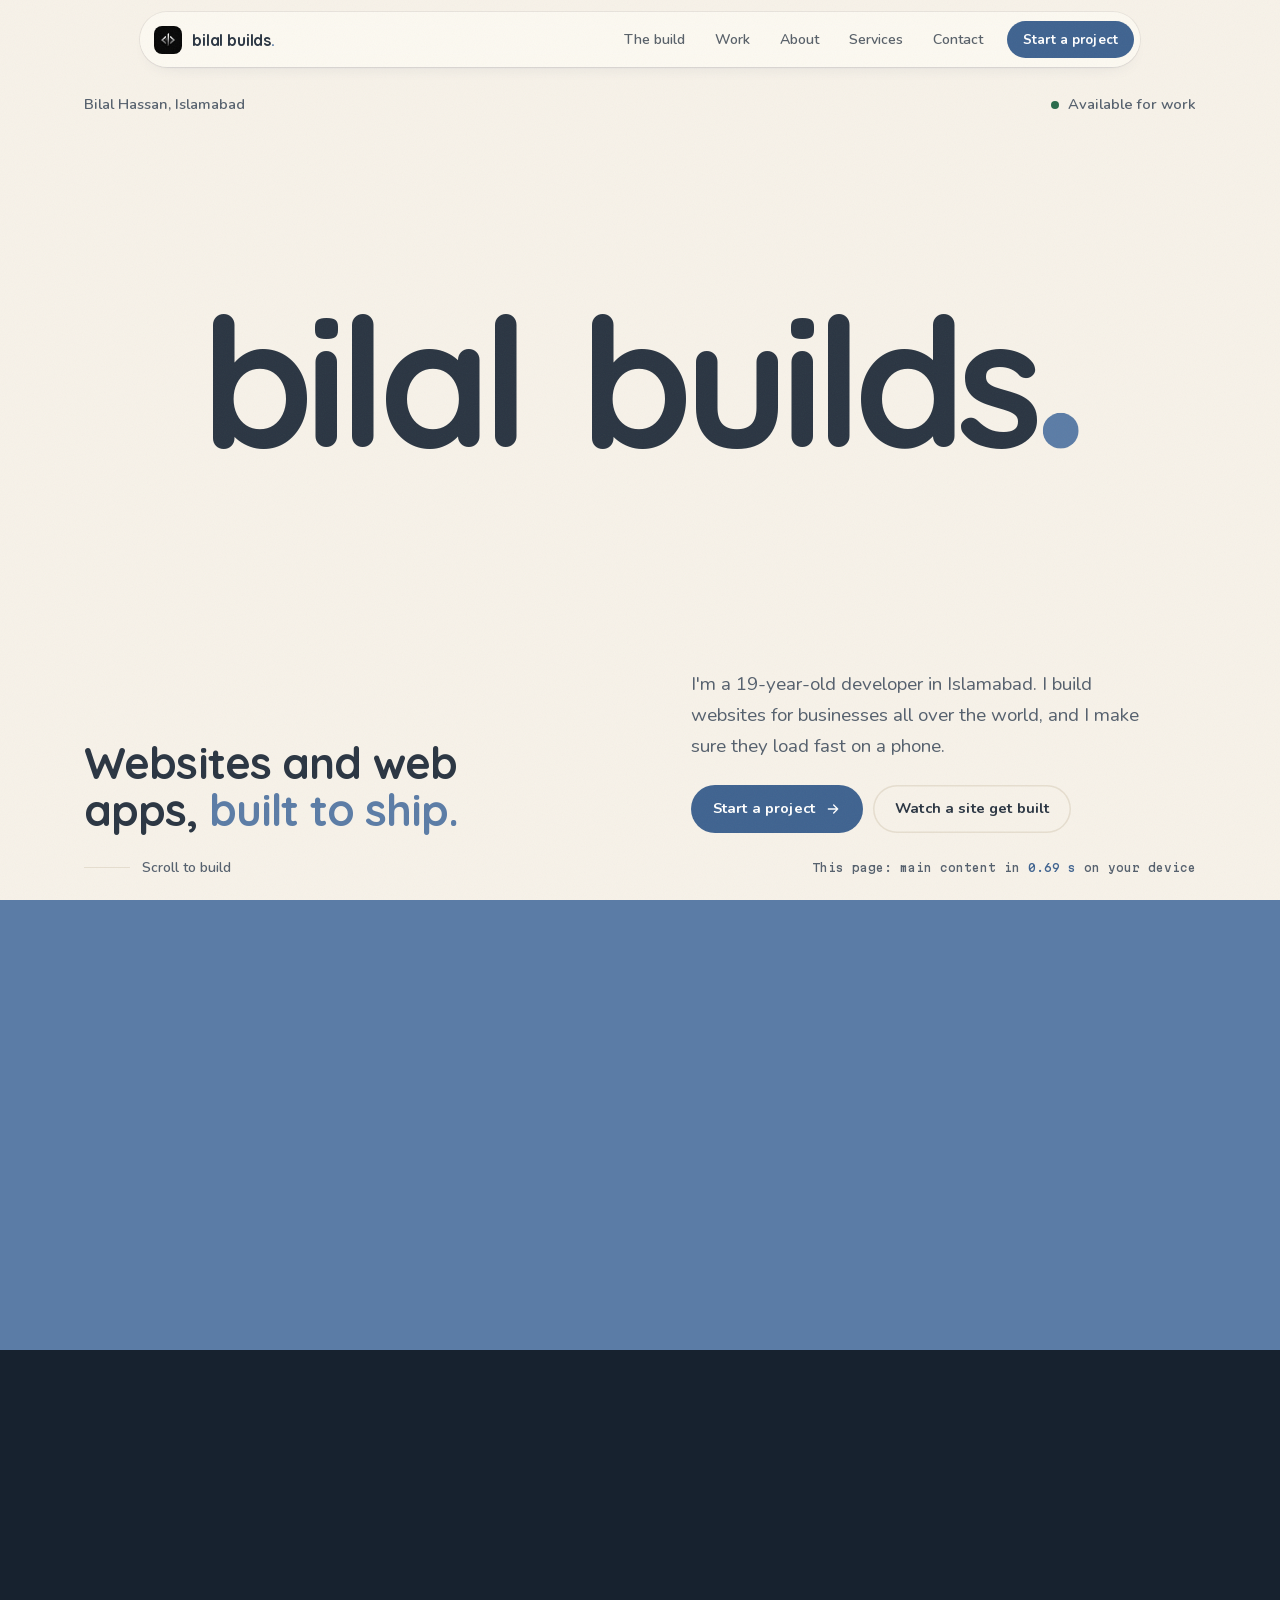
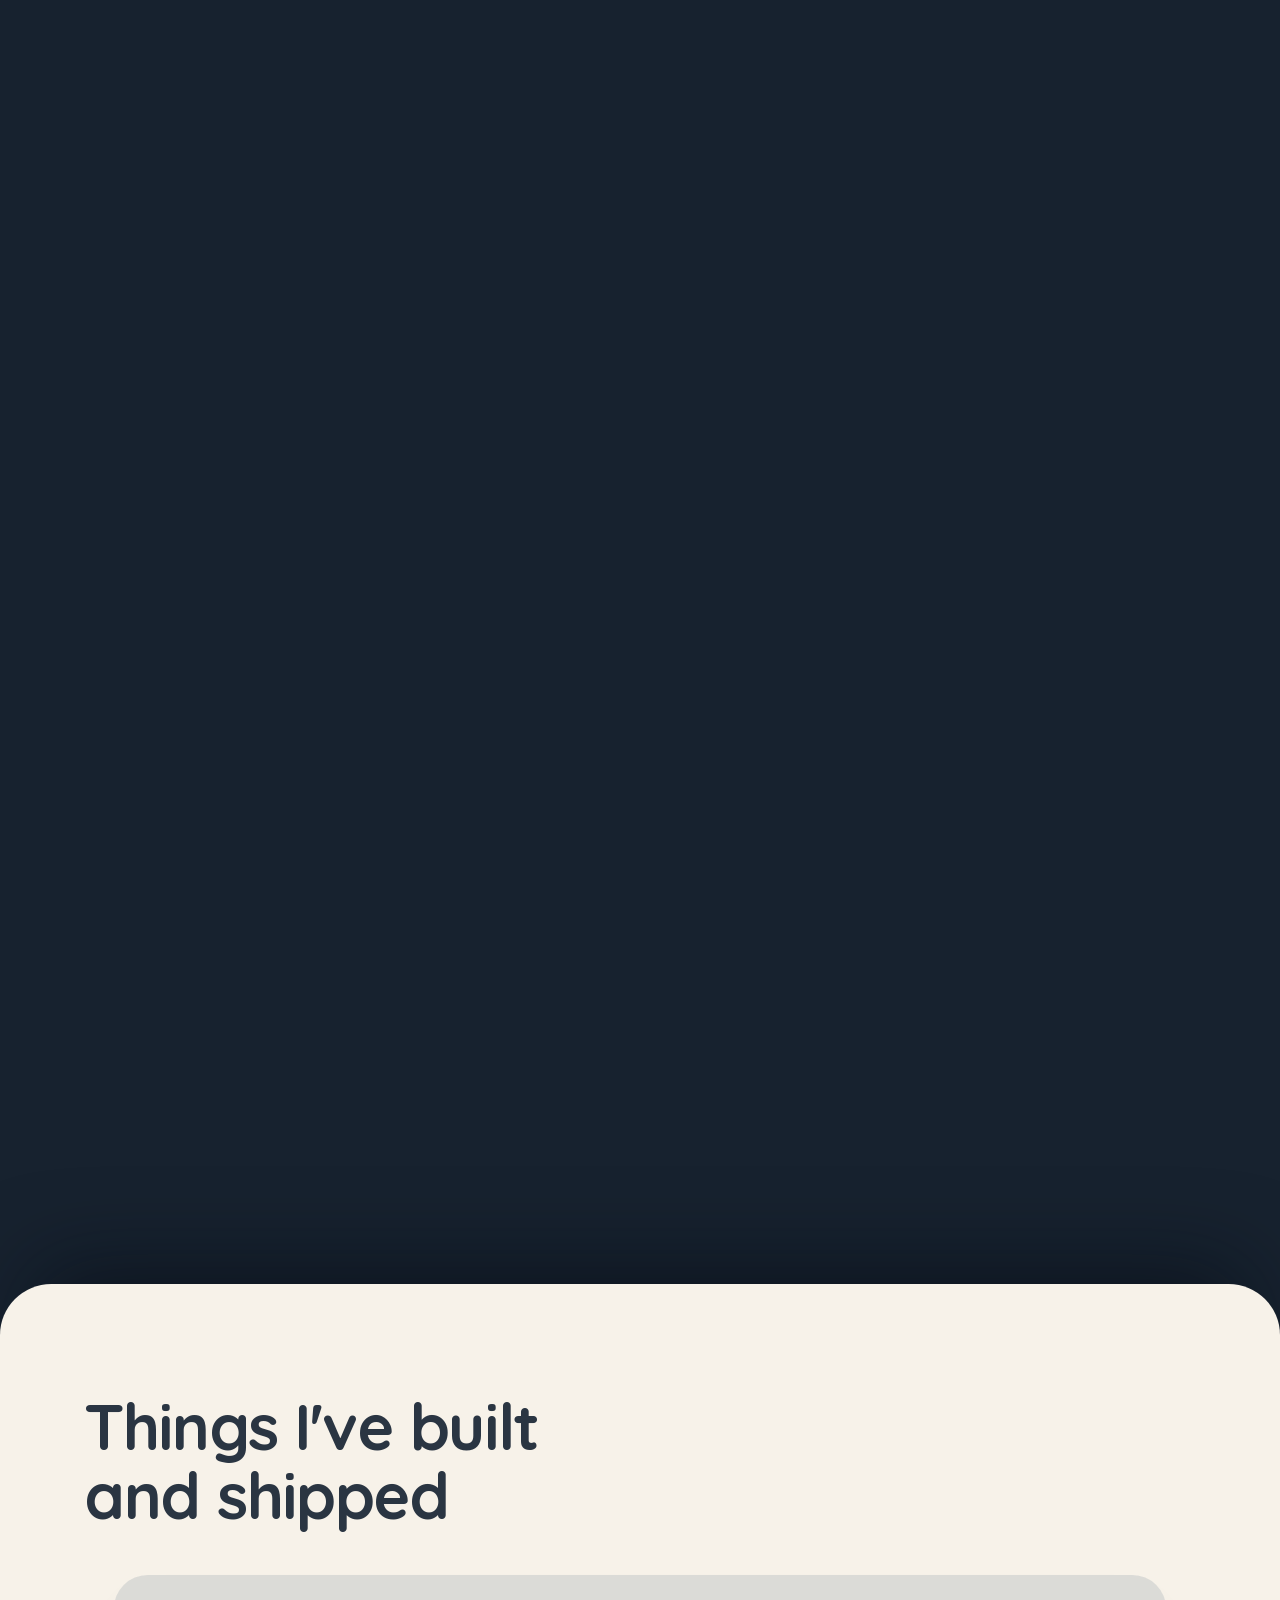
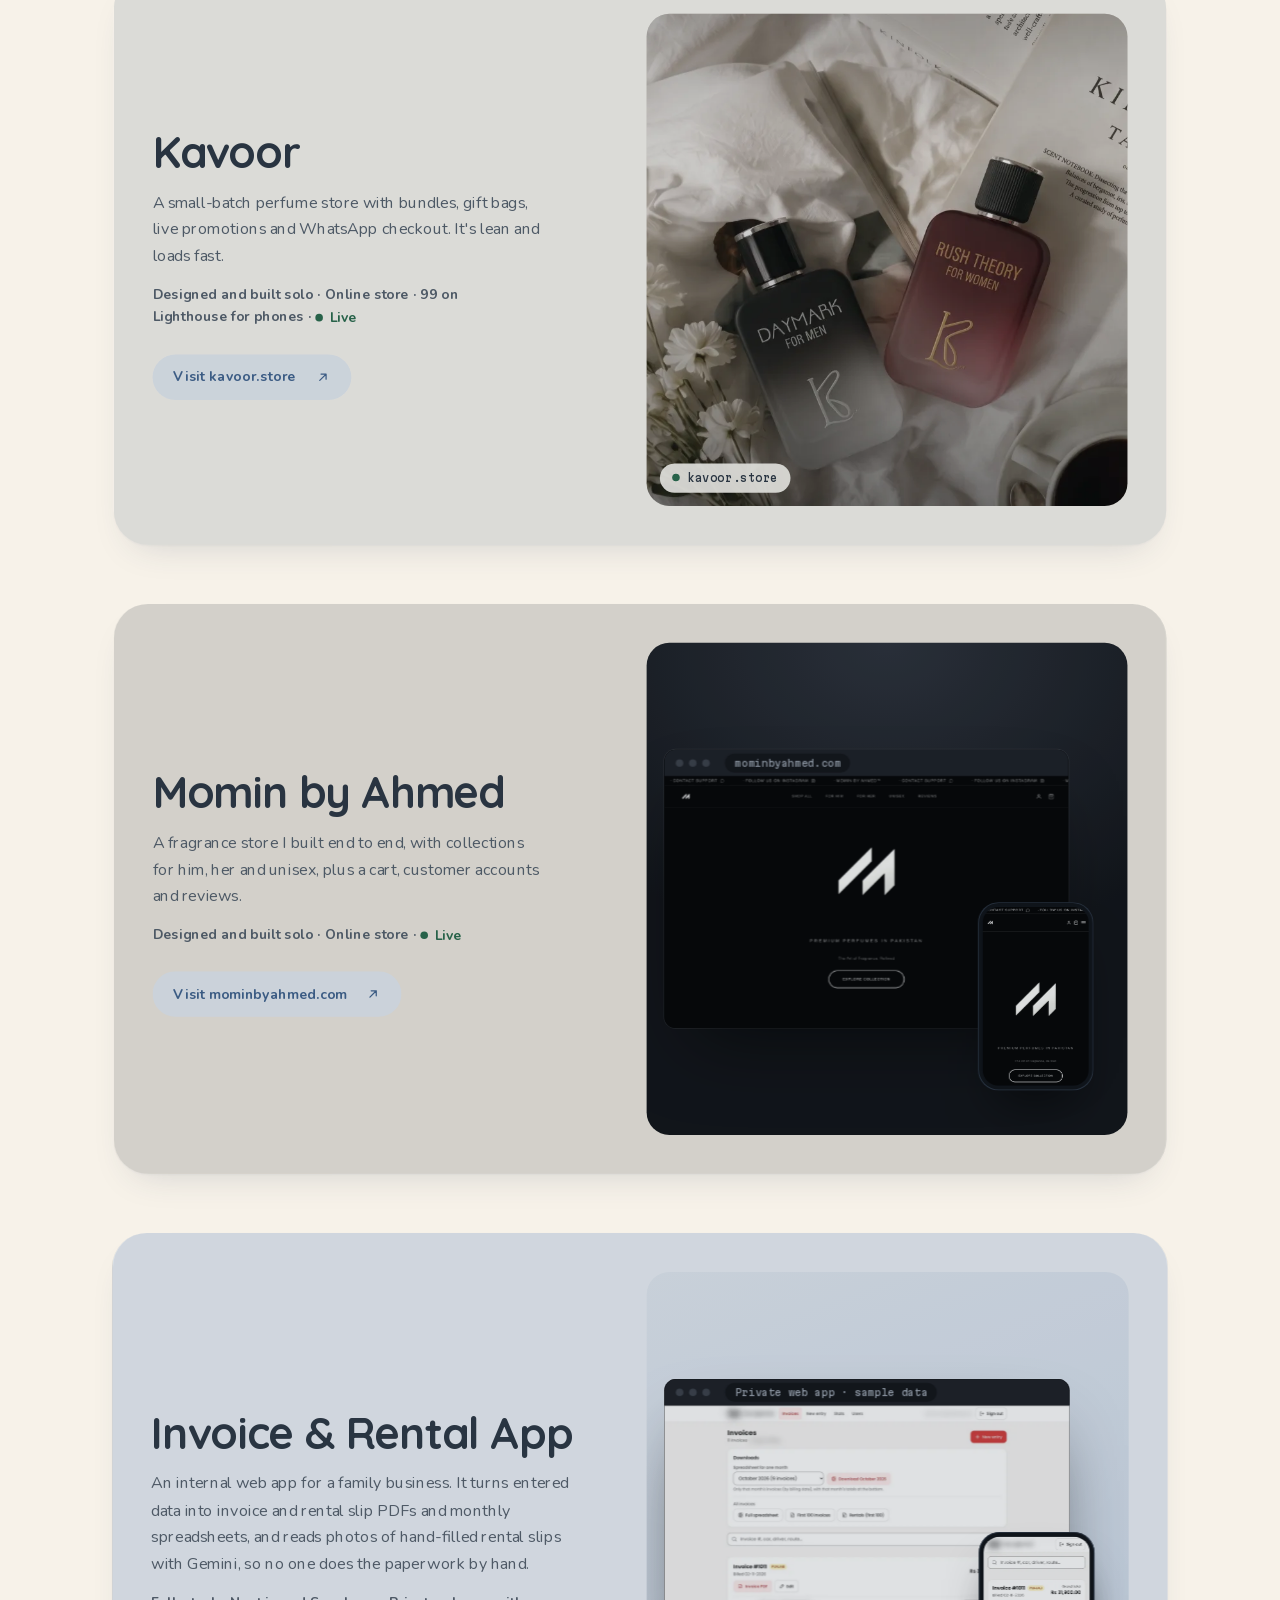
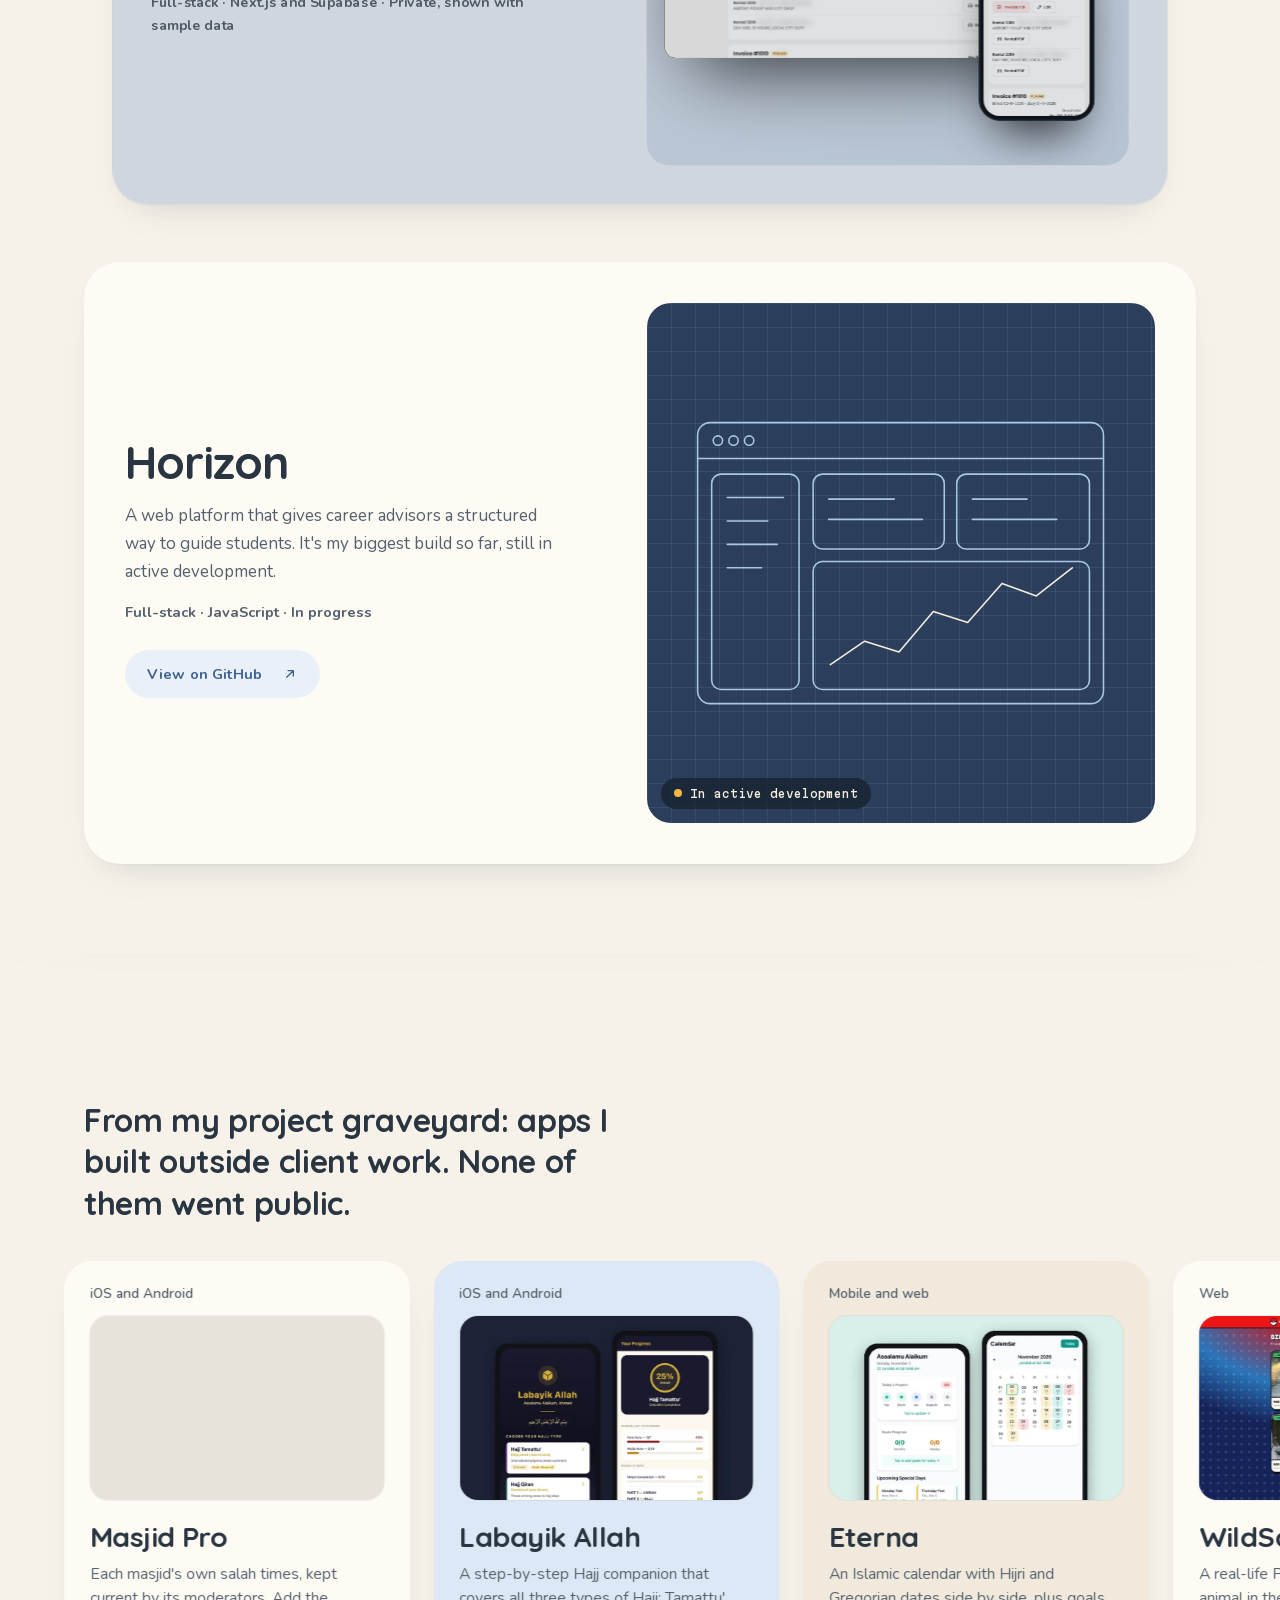
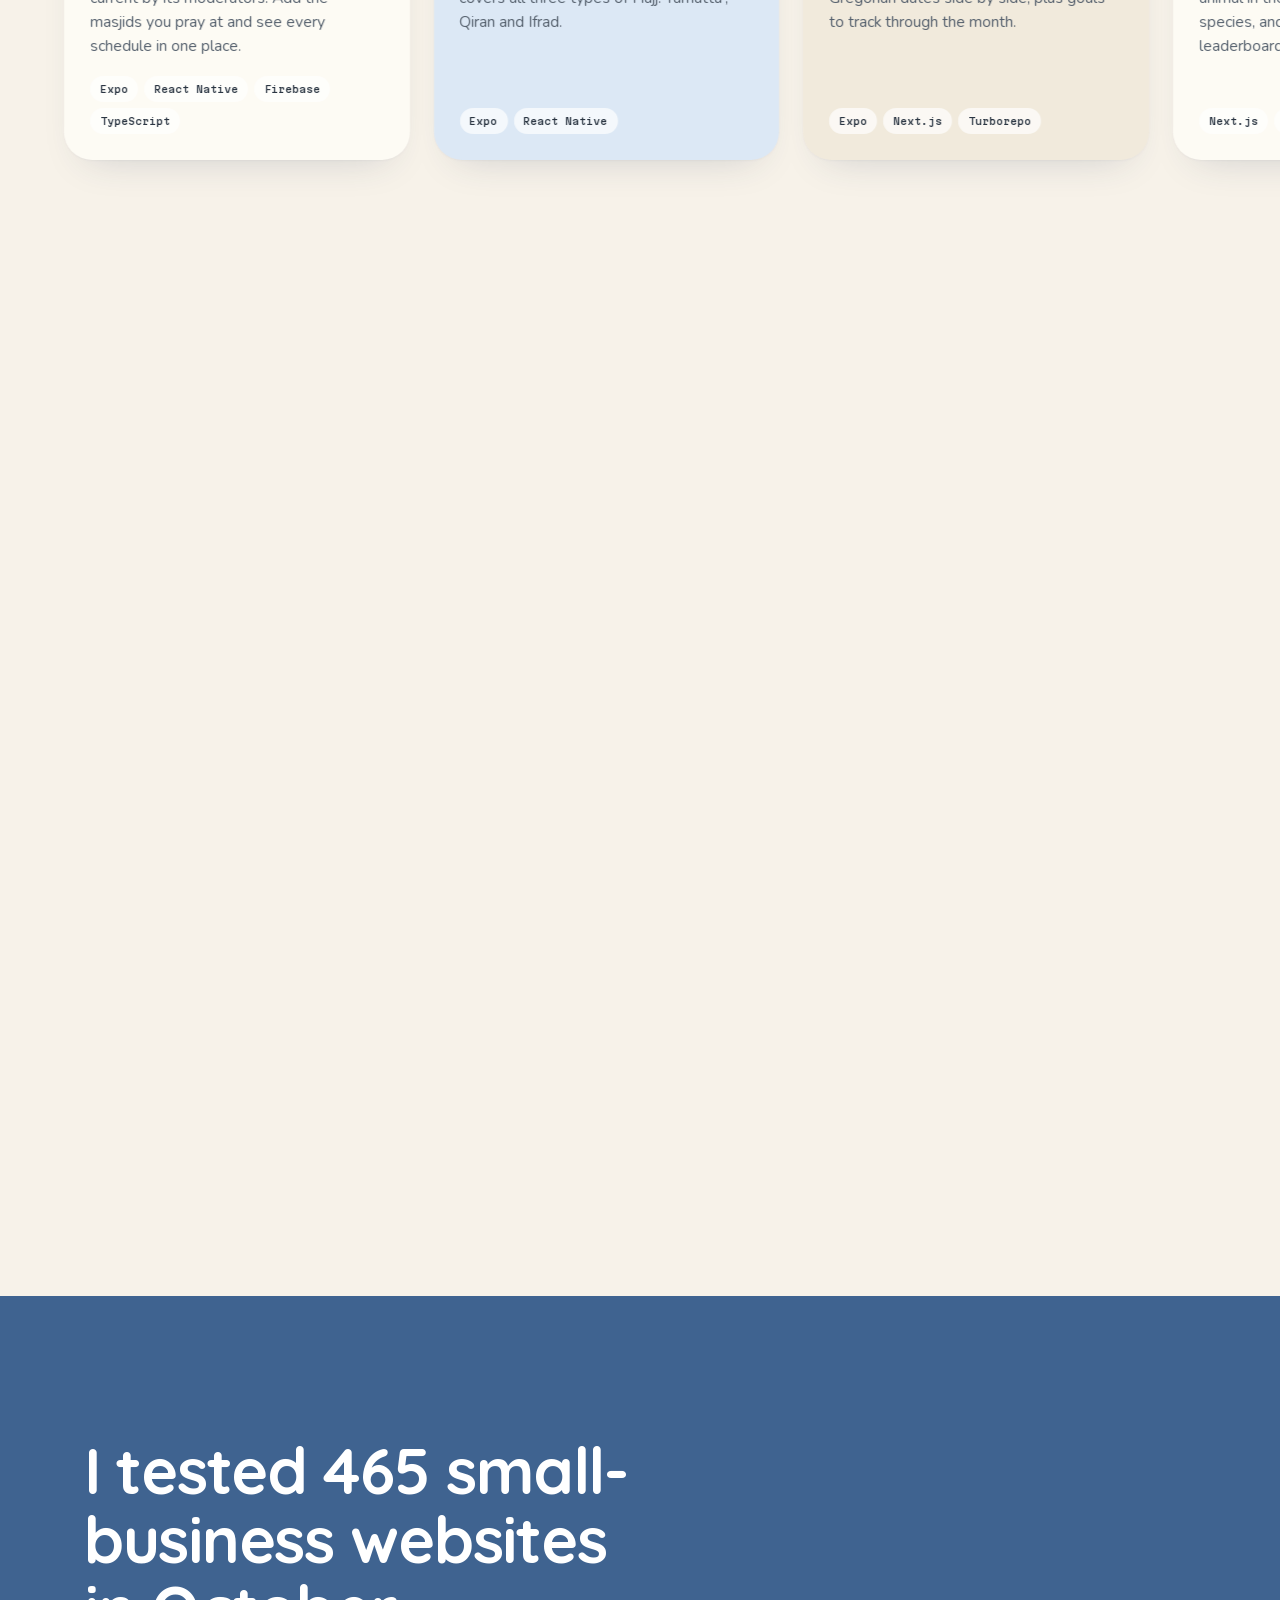
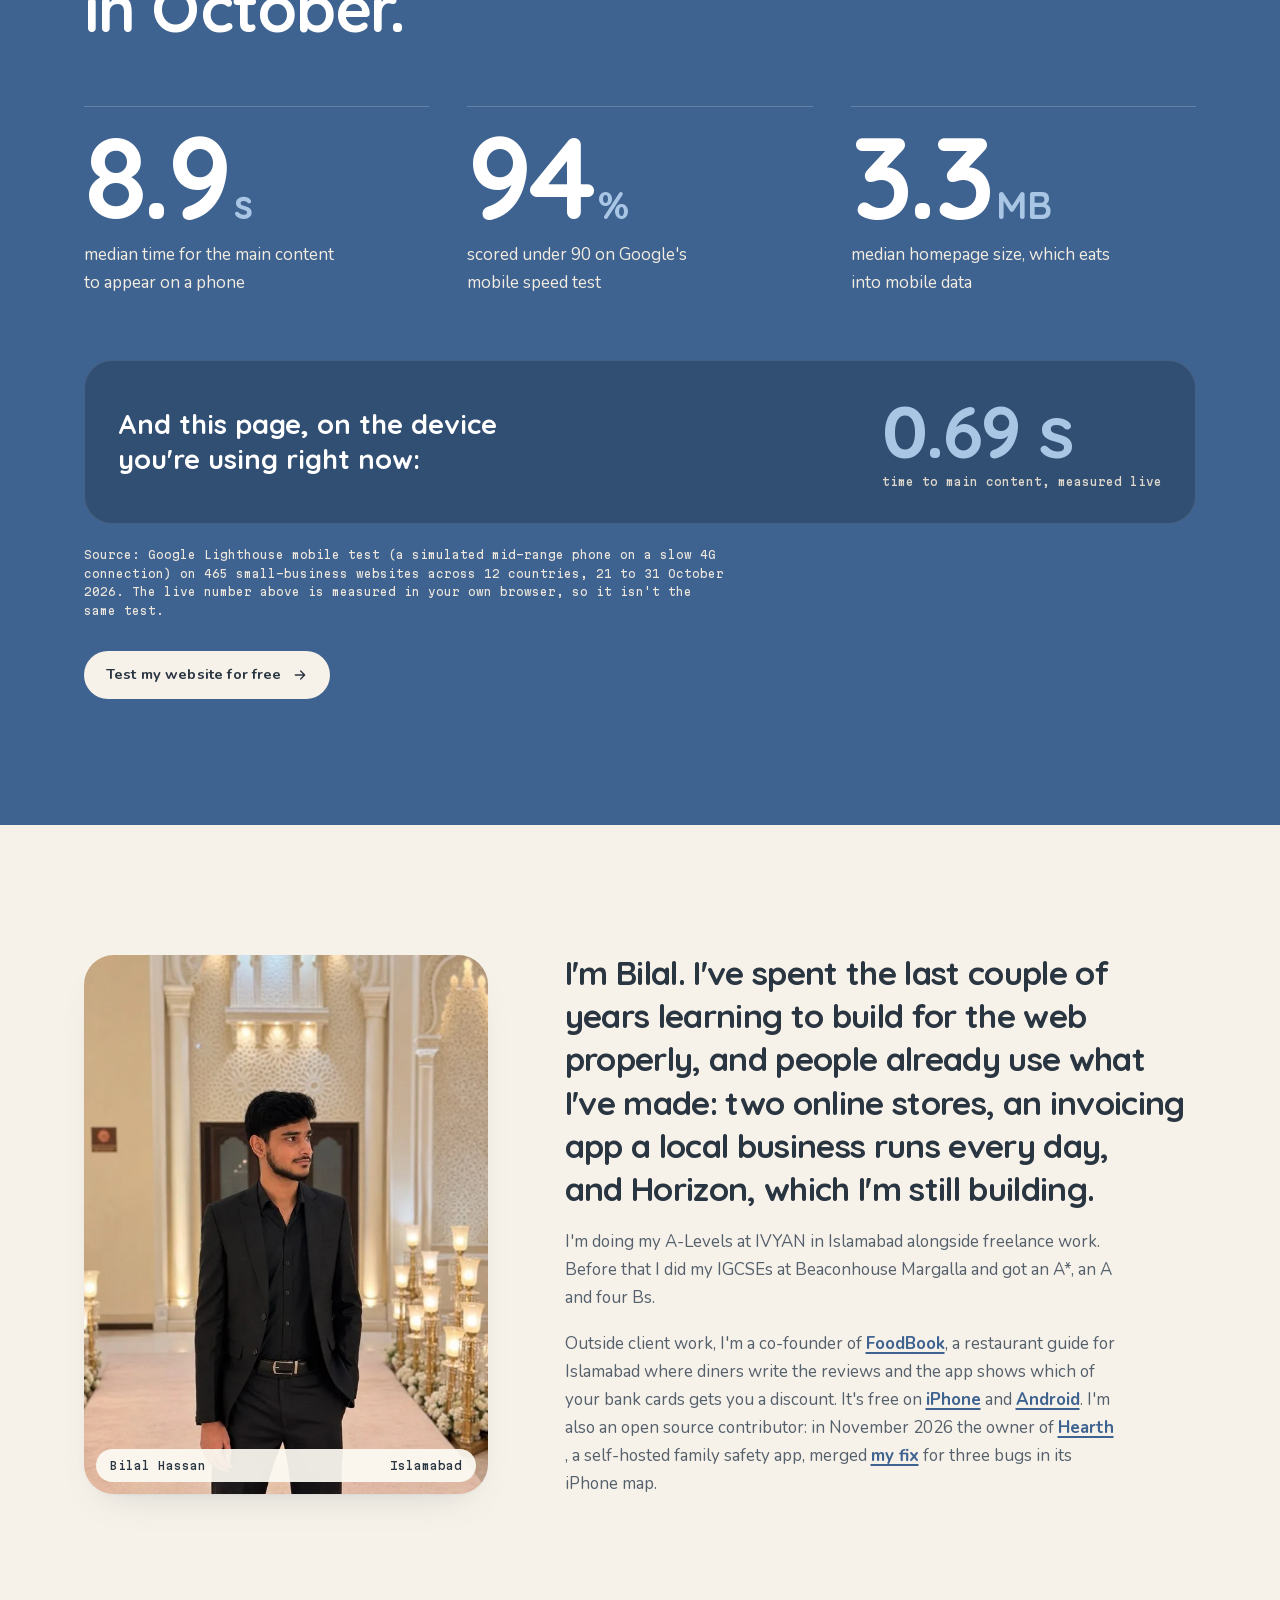
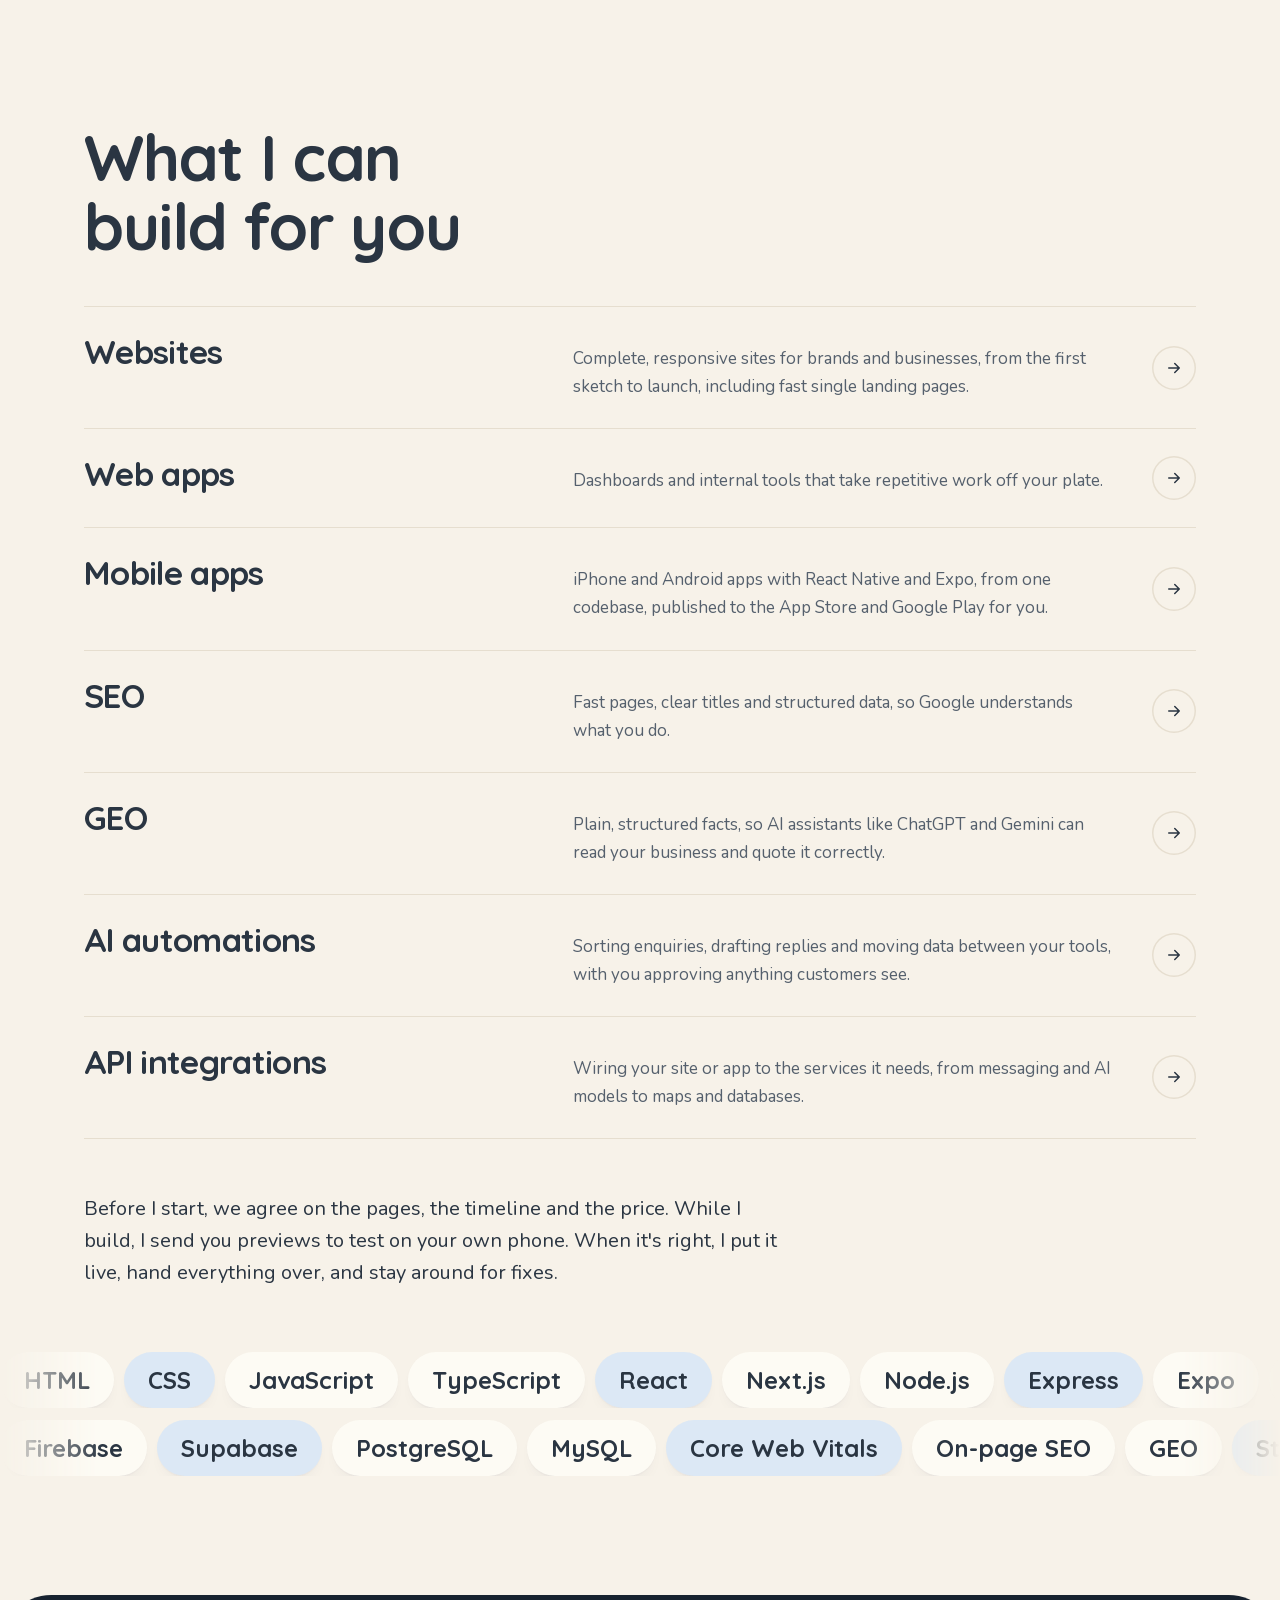
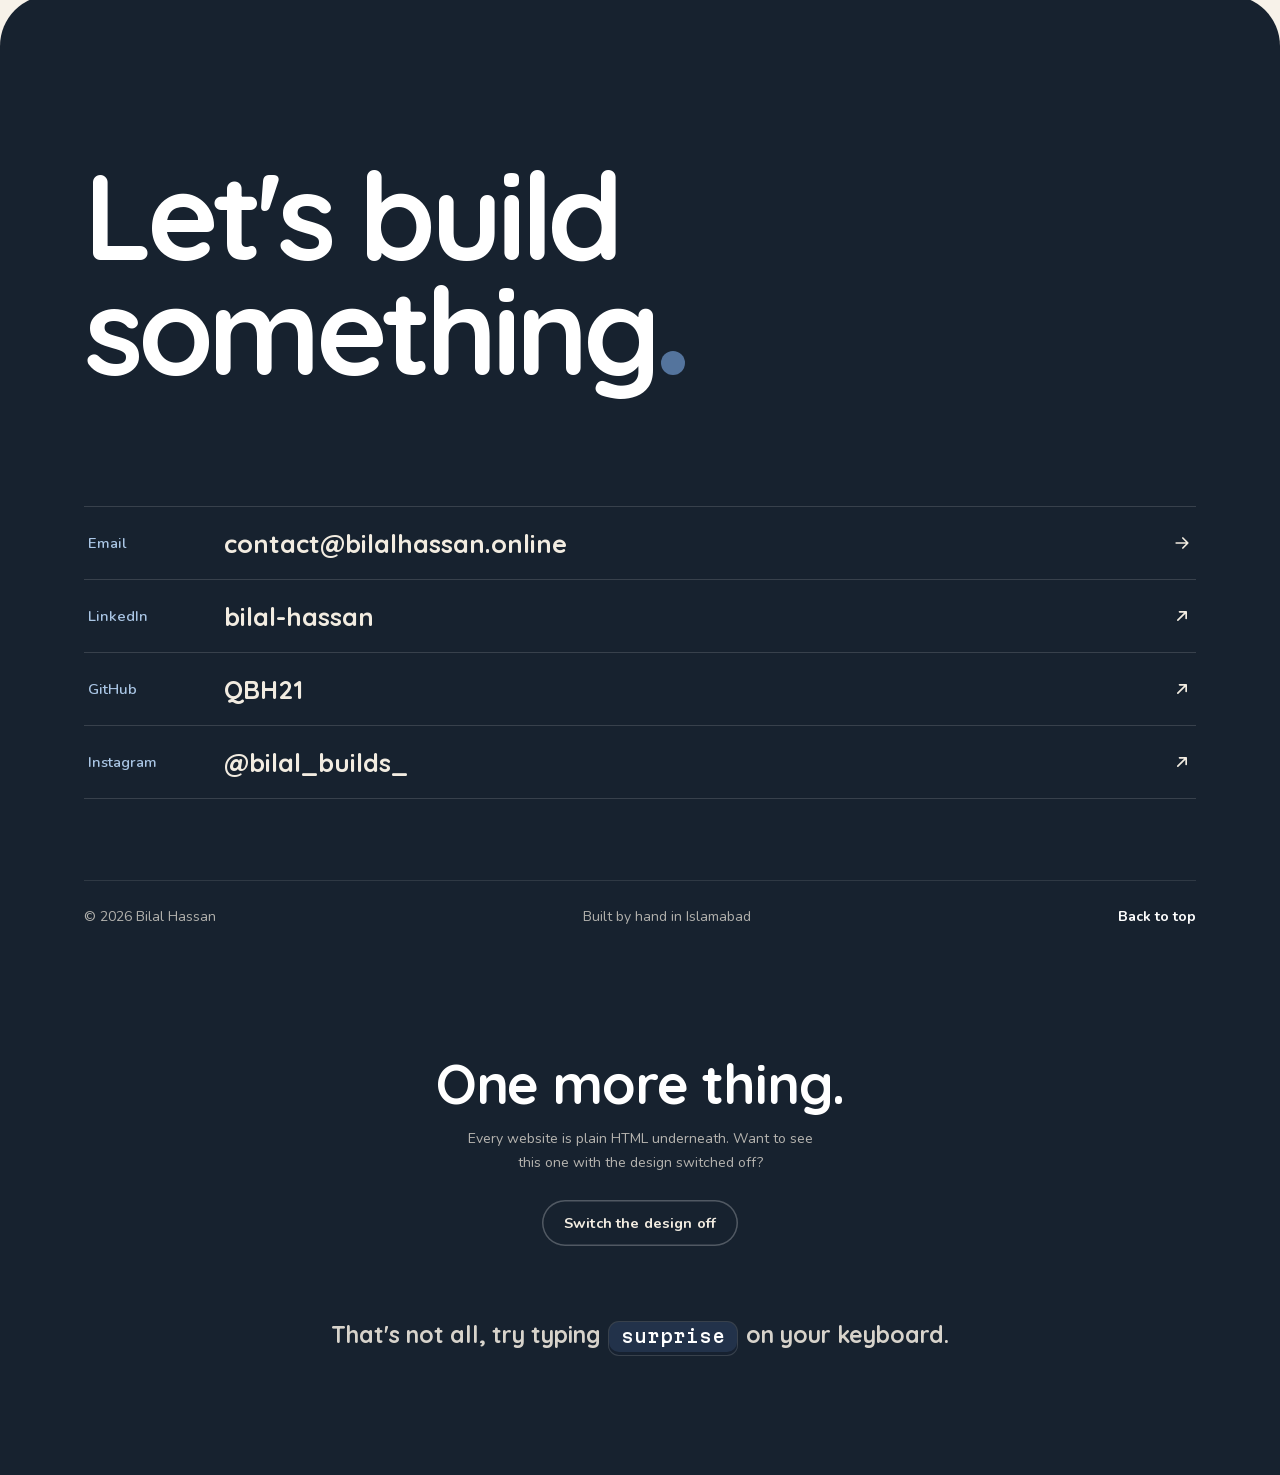
==== commit 3afd5c25: "Fonts: optional display with size-matched stand-ins, so text never shifts while fonts load" ====
--- a/index.html
+++ b/index.html
@@ -229,12 +229,12 @@
      Vanilla HTML/CSS/JS. JS only writes CSS variables; CSS does the drawing.
      ============================================================ */
   /* fonts are self-hosted (SIL Open Font License): no third-party request before the first paint */
-  @font-face{font-family:'Martian Mono';font-style:normal;font-weight:400 500;font-display:swap;src:url(assets/fonts/martian-mono.woff2) format('woff2');unicode-range:U+0000-00FF, U+0131, U+0152-0153, U+02BB-02BC, U+02C6, U+02DA, U+02DC, U+0304, U+0308, U+0329, U+2000-206F, U+20AC, U+2122, U+2191, U+2193, U+2212, U+2215, U+FEFF, U+FFFD}
-  @font-face{font-family:'Nunito';font-style:normal;font-weight:400 800;font-display:swap;src:url(assets/fonts/nunito.woff2) format('woff2');unicode-range:U+0000-00FF, U+0131, U+0152-0153, U+02BB-02BC, U+02C6, U+02DA, U+02DC, U+0304, U+0308, U+0329, U+2000-206F, U+20AC, U+2122, U+2191, U+2193, U+2212, U+2215, U+FEFF, U+FFFD}
-  @font-face{font-family:'Quicksand';font-style:normal;font-weight:500 700;font-display:swap;src:url(assets/fonts/quicksand.woff2) format('woff2');unicode-range:U+0000-00FF, U+0131, U+0152-0153, U+02BB-02BC, U+02C6, U+02DA, U+02DC, U+0304, U+0308, U+0329, U+2000-206F, U+20AC, U+2122, U+2191, U+2193, U+2212, U+2215, U+FEFF, U+FFFD}
-  /* Arial sized to match Nunito and Quicksand, so text doesn't jump when the real fonts arrive */
-  @font-face{font-family:'Nunito Fallback';src:local('Arial');size-adjust:101.33%;ascent-override:99.77%;descent-override:34.84%;line-gap-override:0%}
-  @font-face{font-family:'Quicksand Fallback';src:local('Arial');size-adjust:110.5%;ascent-override:90.5%;descent-override:22.62%;line-gap-override:0%}
+  @font-face{font-family:'Martian Mono';font-style:normal;font-weight:400 500;font-display:optional;src:url(assets/fonts/martian-mono.woff2) format('woff2');unicode-range:U+0000-00FF, U+0131, U+0152-0153, U+02BB-02BC, U+02C6, U+02DA, U+02DC, U+0304, U+0308, U+0329, U+2000-206F, U+20AC, U+2122, U+2191, U+2193, U+2212, U+2215, U+FEFF, U+FFFD}
+  @font-face{font-family:'Nunito';font-style:normal;font-weight:400 800;font-display:optional;src:url(assets/fonts/nunito.woff2) format('woff2');unicode-range:U+0000-00FF, U+0131, U+0152-0153, U+02BB-02BC, U+02C6, U+02DA, U+02DC, U+0304, U+0308, U+0329, U+2000-206F, U+20AC, U+2122, U+2191, U+2193, U+2212, U+2215, U+FEFF, U+FFFD}
+  @font-face{font-family:'Quicksand';font-style:normal;font-weight:500 700;font-display:optional;src:url(assets/fonts/quicksand.woff2) format('woff2');unicode-range:U+0000-00FF, U+0131, U+0152-0153, U+02BB-02BC, U+02C6, U+02DA, U+02DC, U+0304, U+0308, U+0329, U+2000-206F, U+20AC, U+2122, U+2191, U+2193, U+2212, U+2215, U+FEFF, U+FFFD}
+  /* fonts are 'optional': used if they arrive in time, otherwise these size-matched stand-ins stay for that visit, so text never jumps */
+  @font-face{font-family:'Nunito Fallback';src:local('Arial'),local('Arimo'),local('Liberation Sans'),local('Roboto');size-adjust:101.33%;ascent-override:99.77%;descent-override:34.84%;line-gap-override:0%}
+  @font-face{font-family:'Quicksand Fallback';src:local('Arial'),local('Arimo'),local('Liberation Sans'),local('Roboto');size-adjust:110.5%;ascent-override:90.5%;descent-override:22.62%;line-gap-override:0%}
   @property --pin { syntax: '<number>'; inherits: false; initial-value: 1; }
 
   :root{
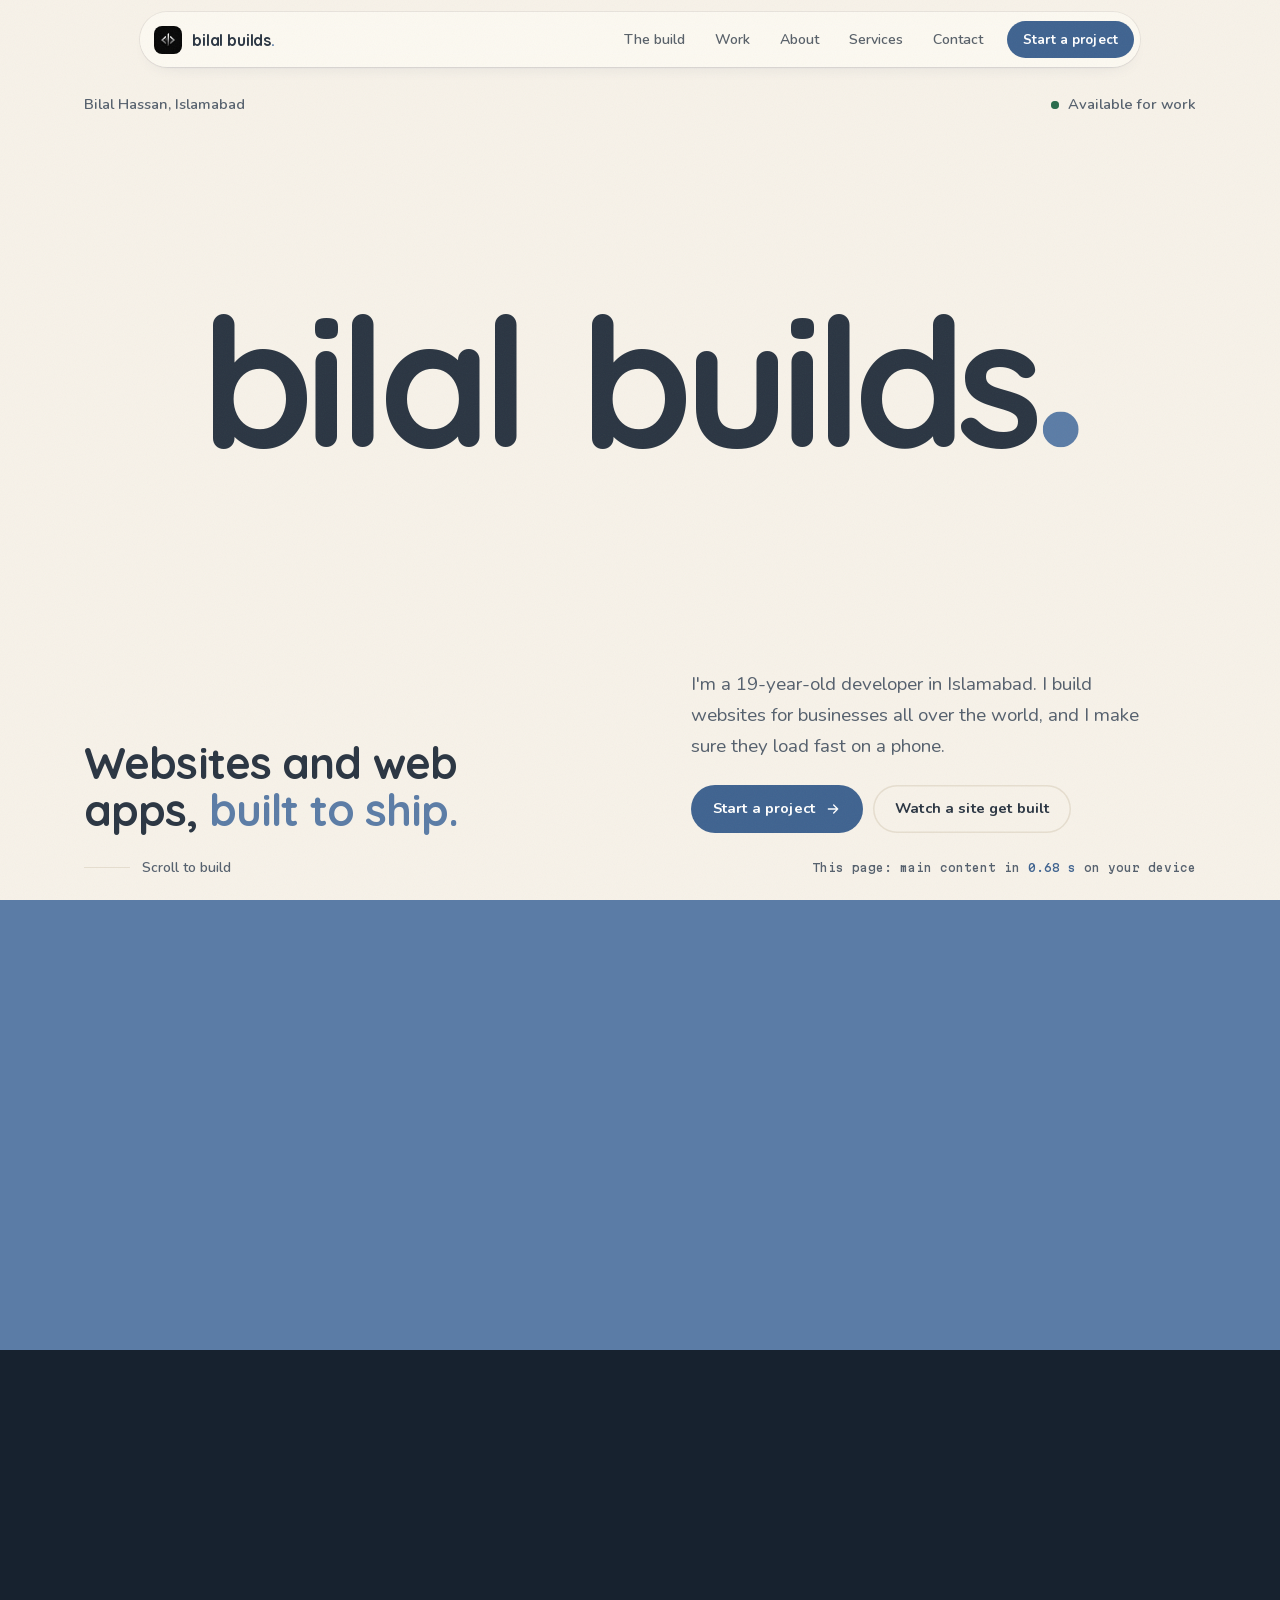
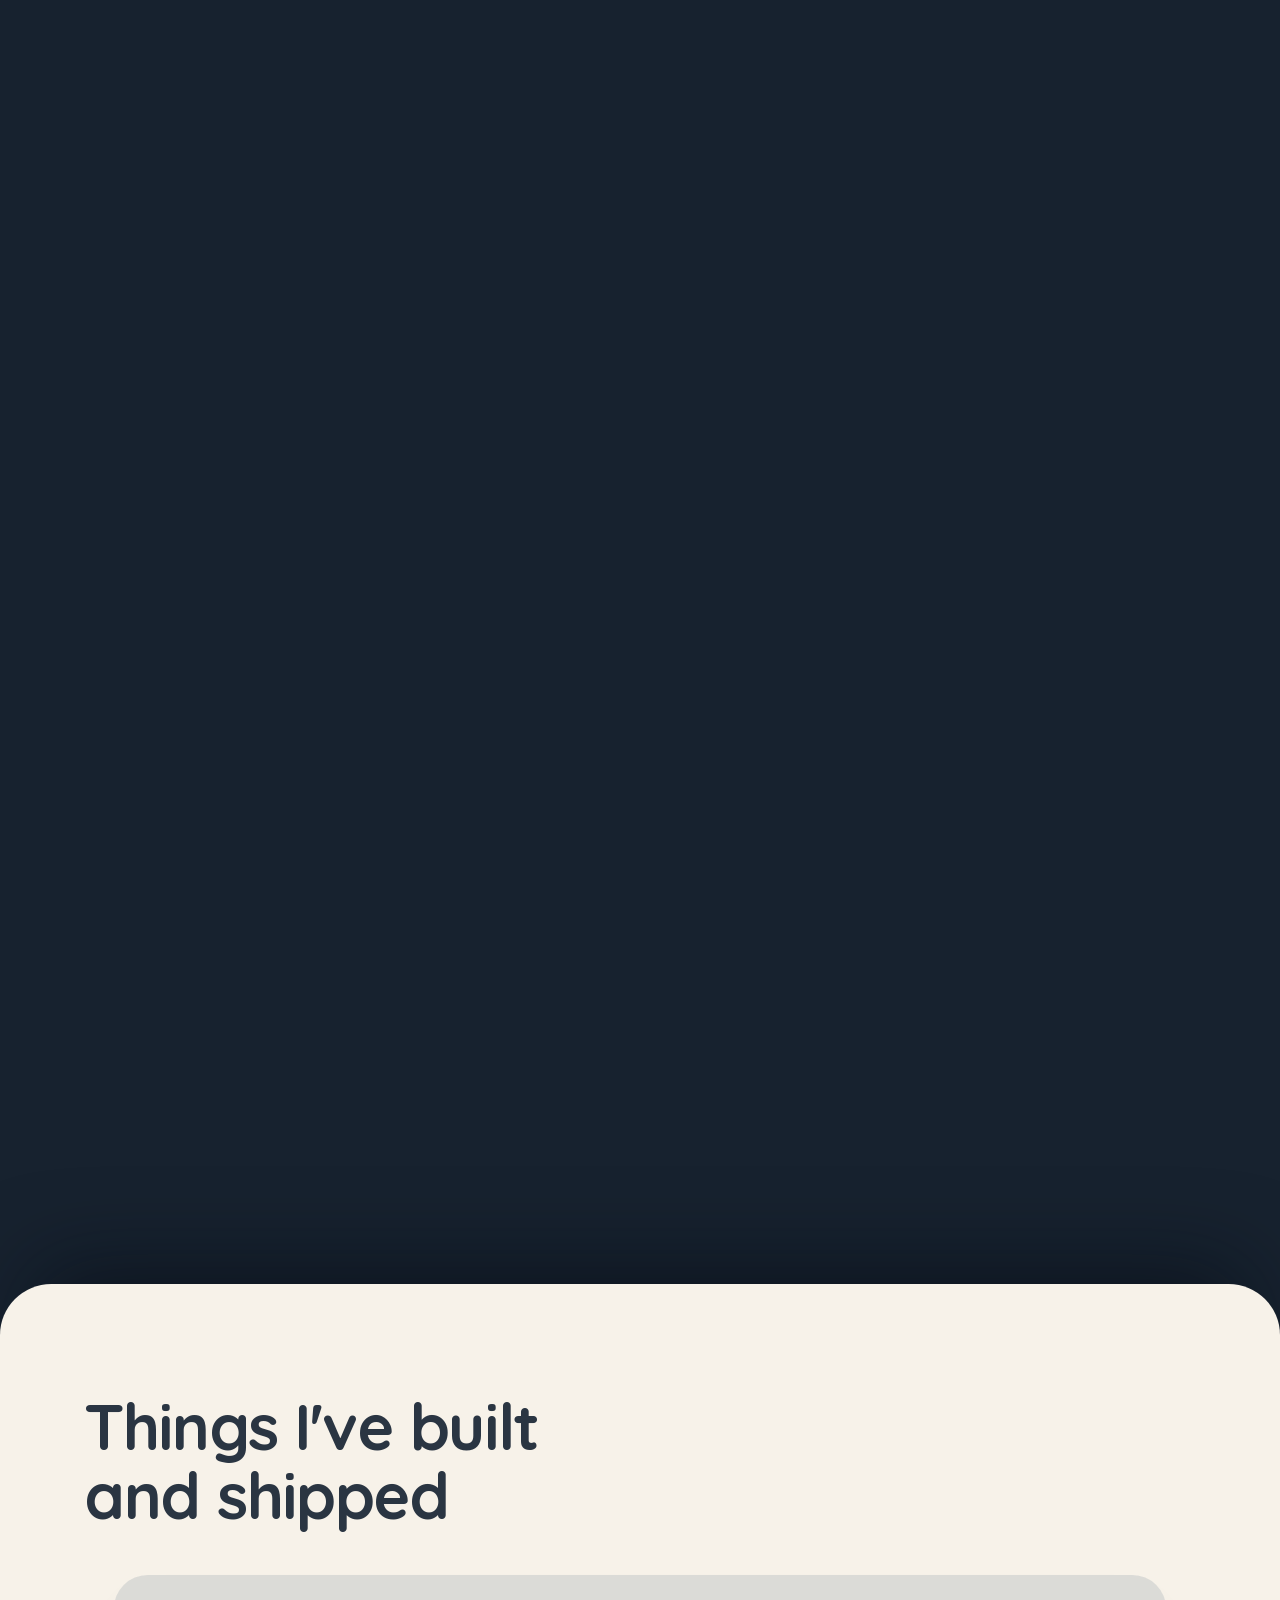
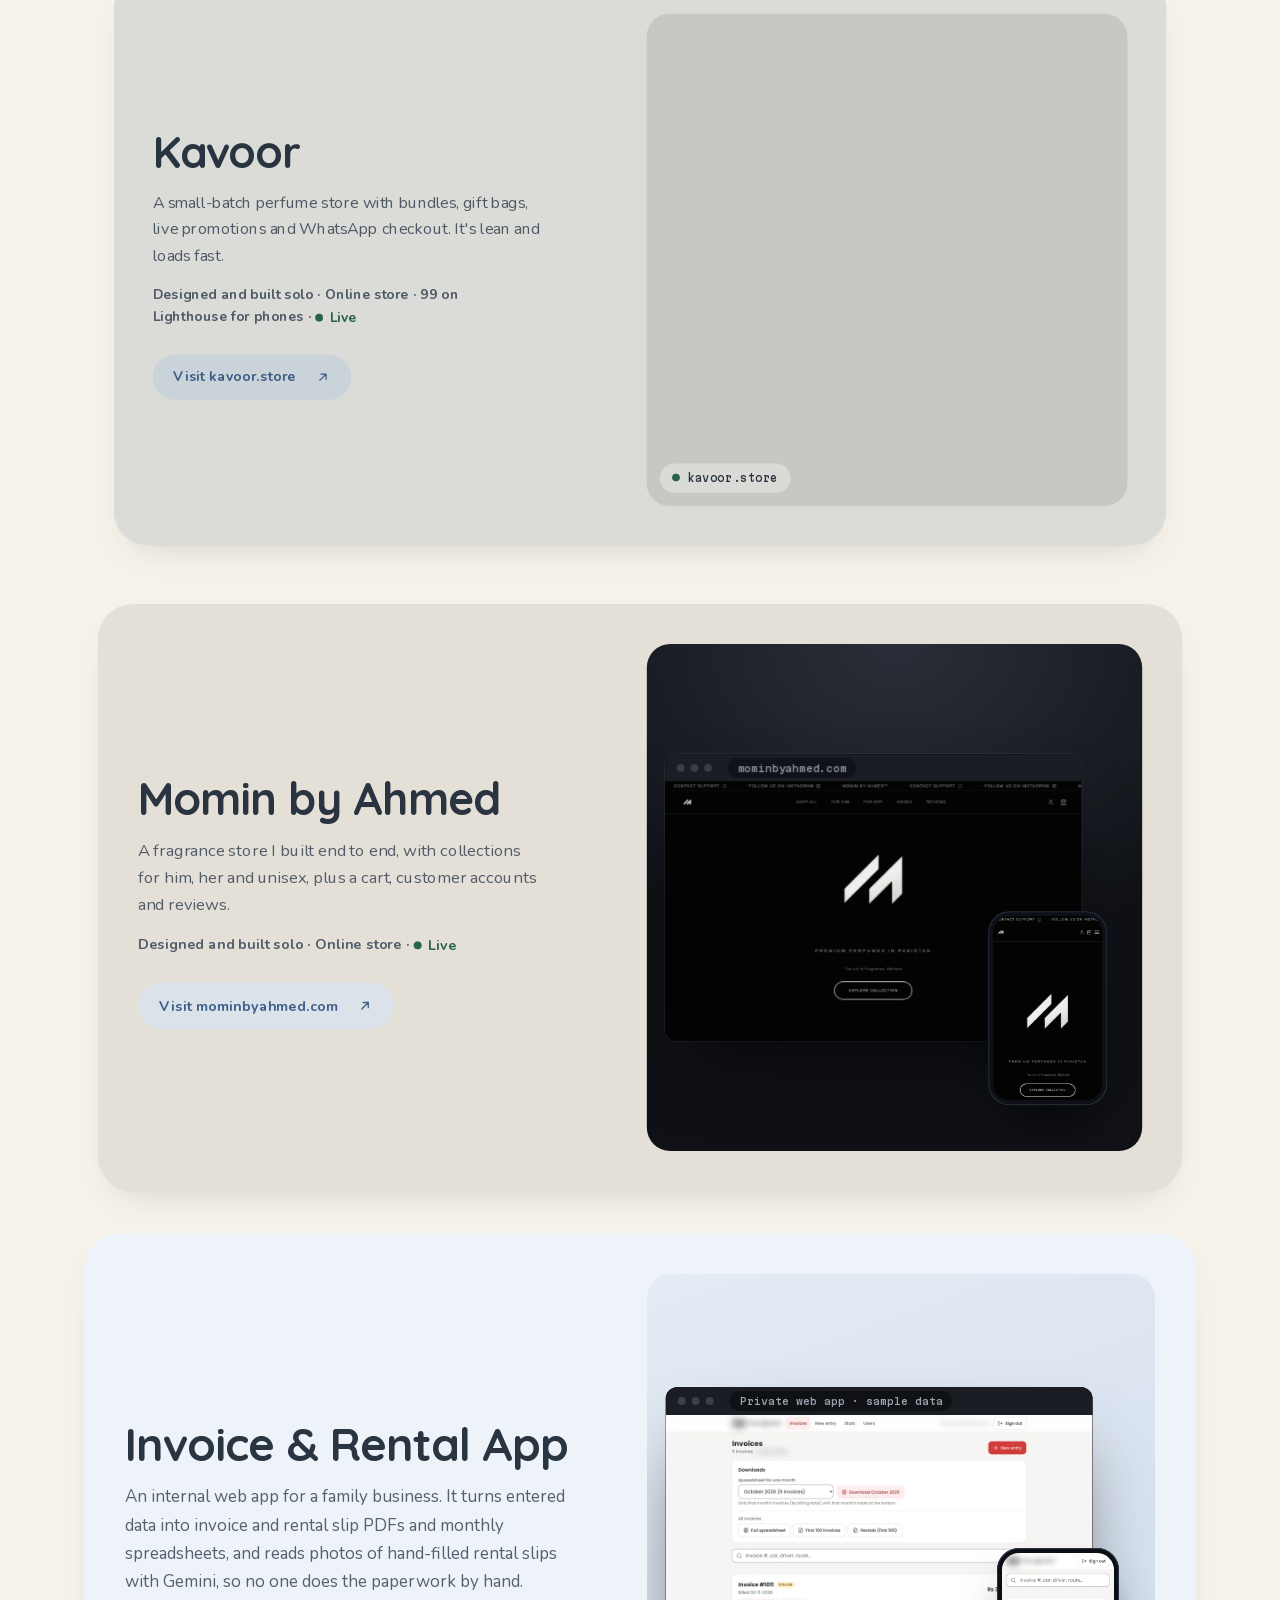
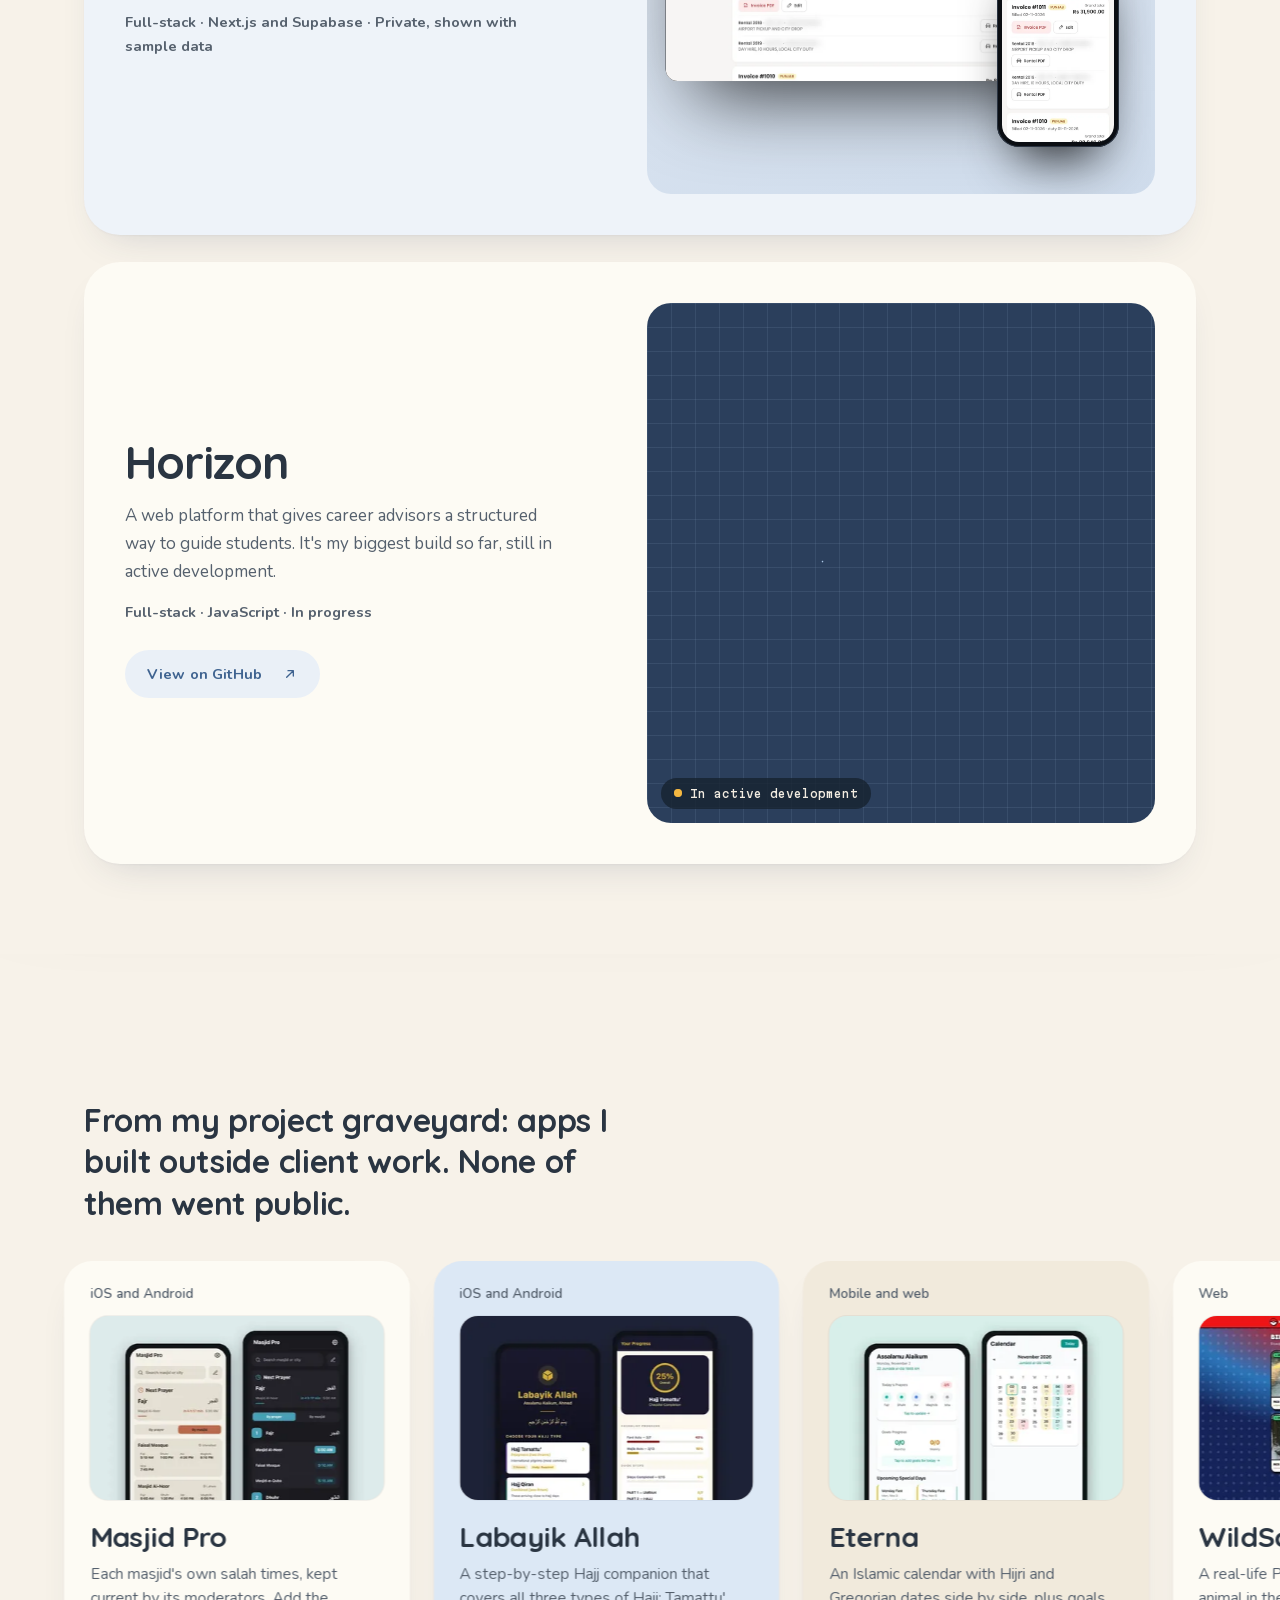
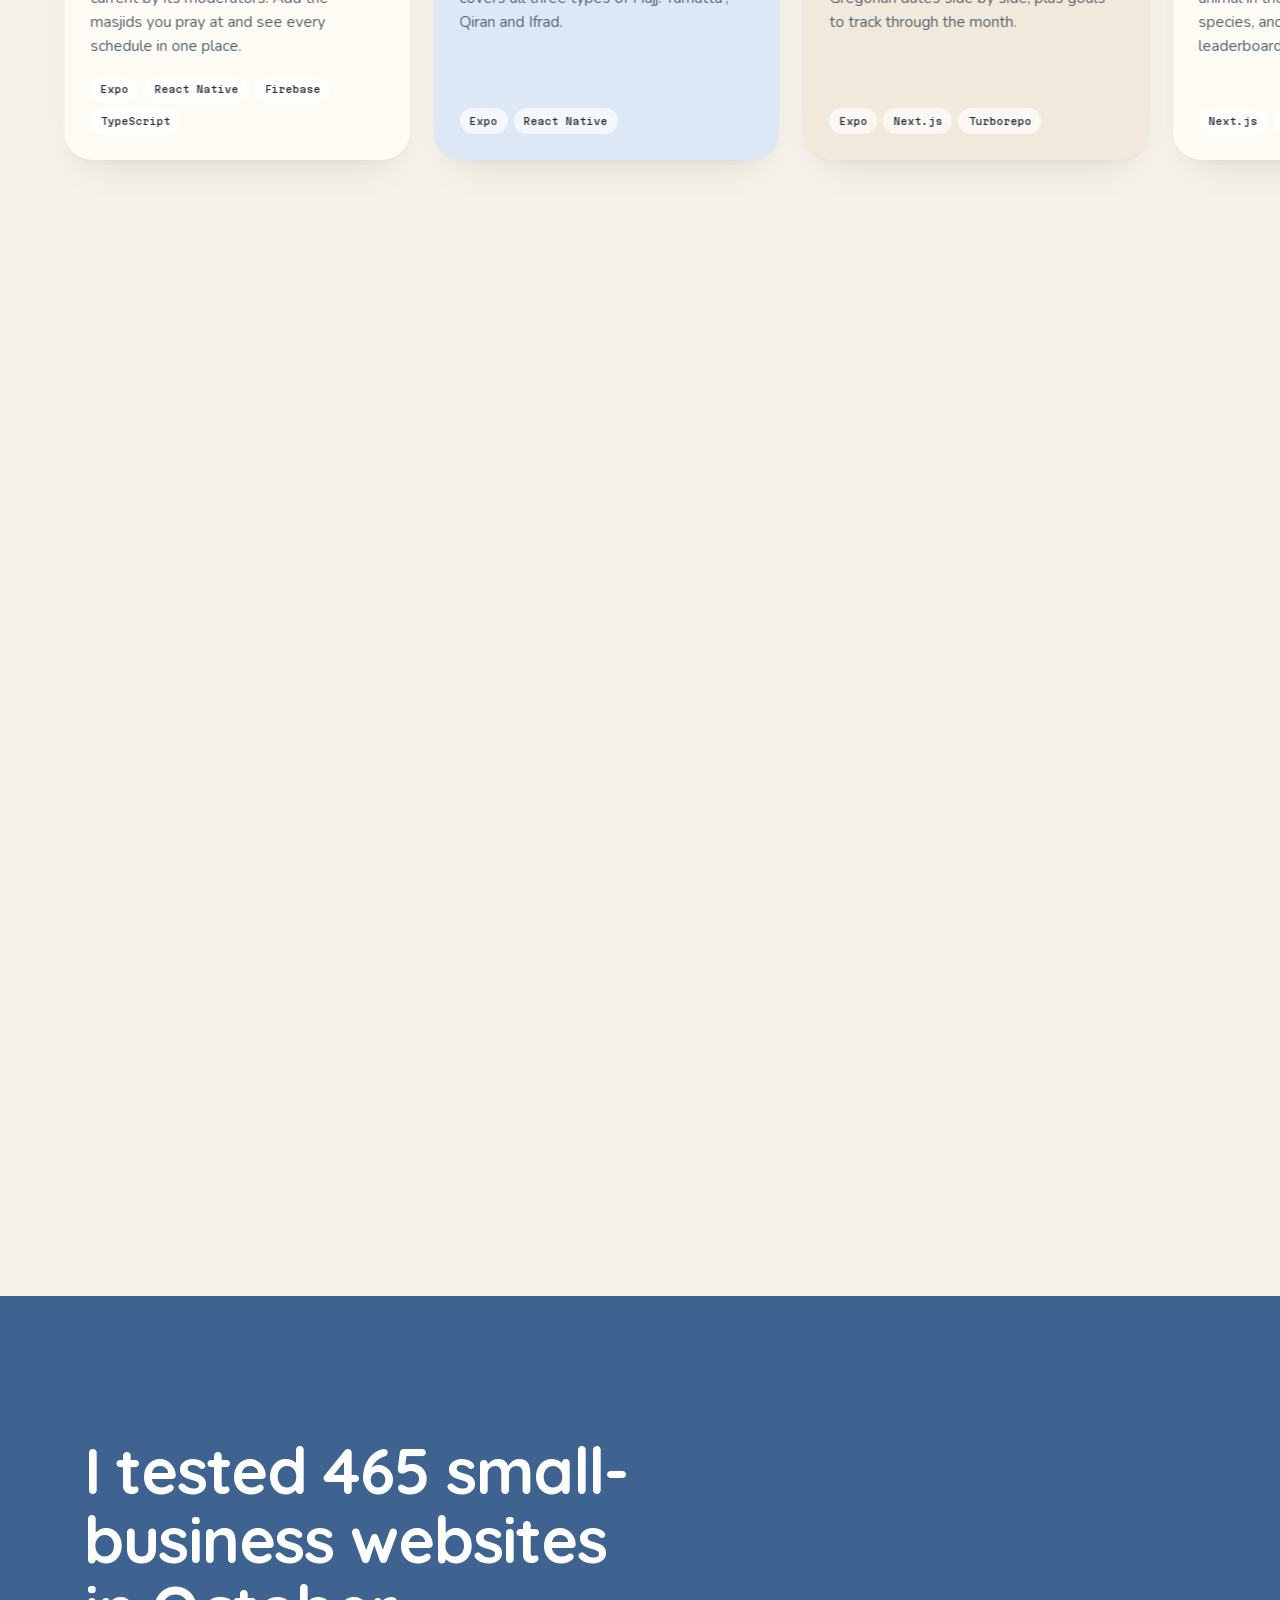
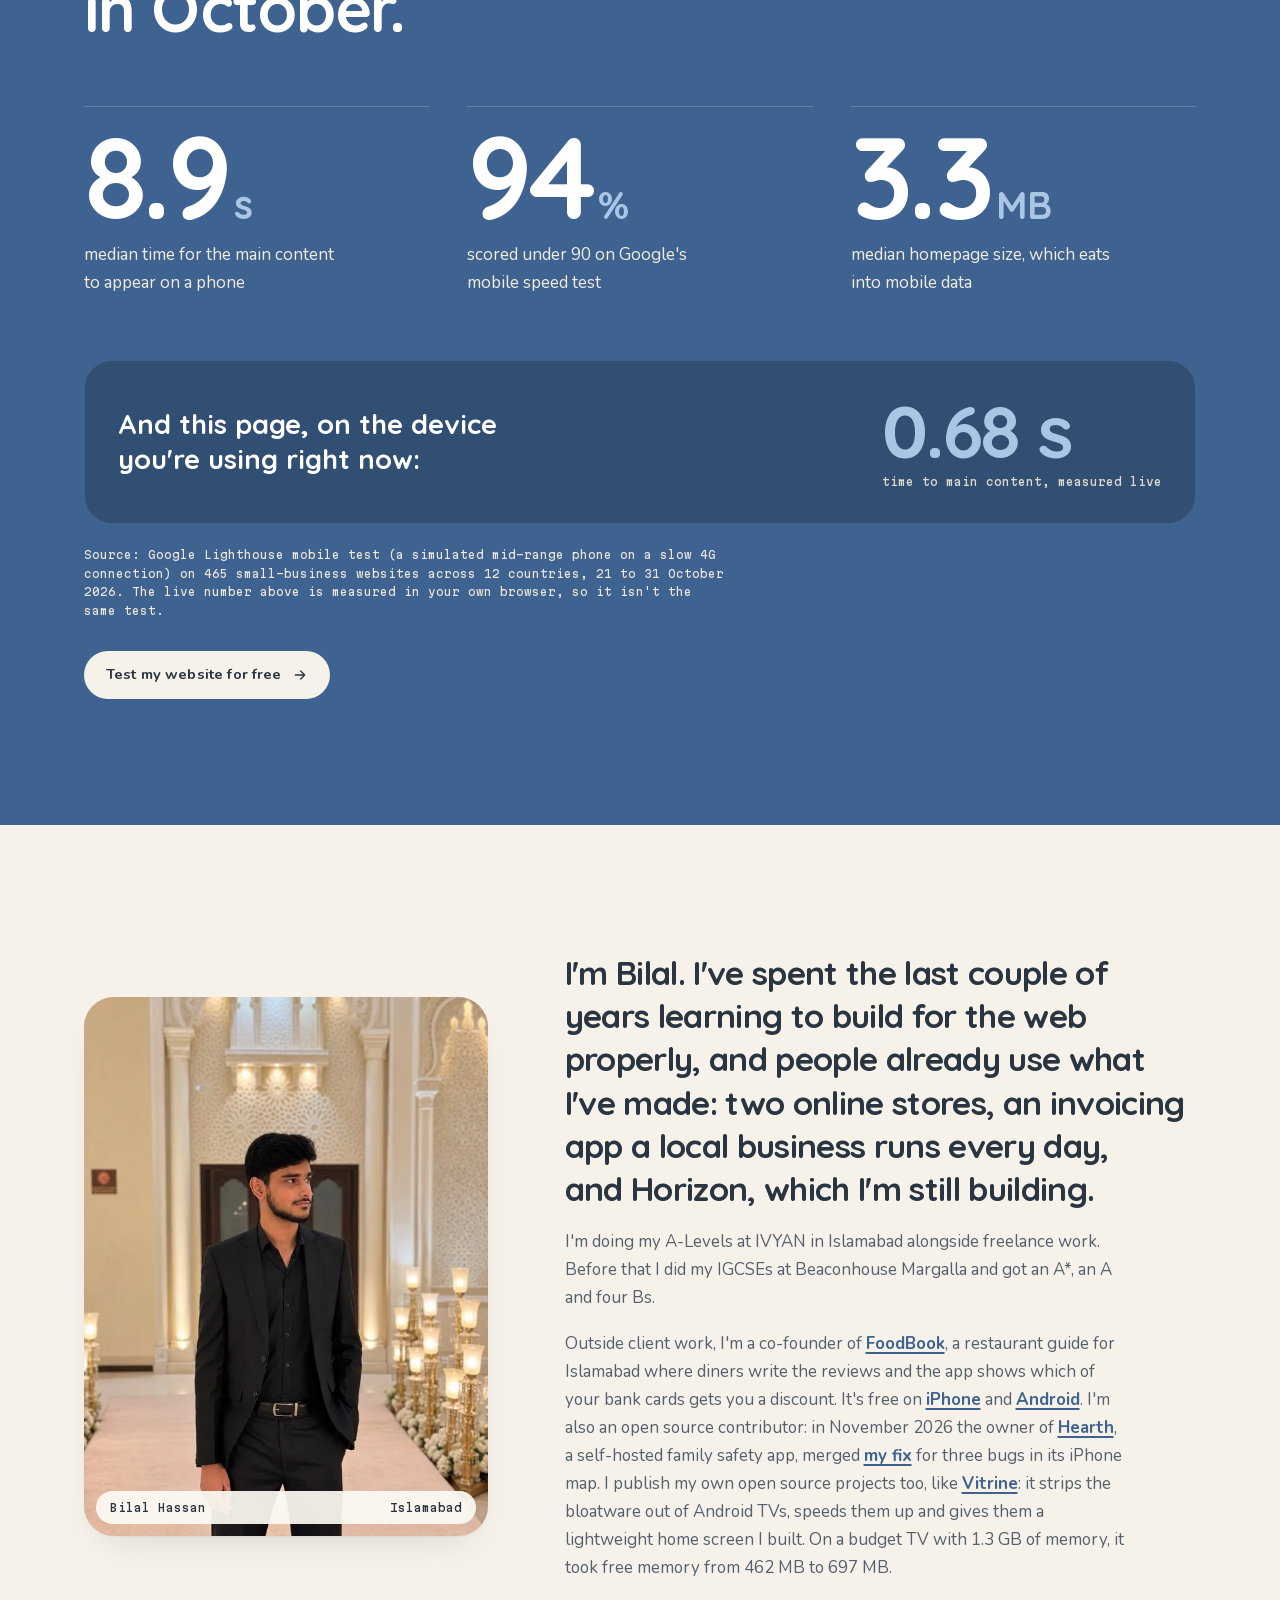
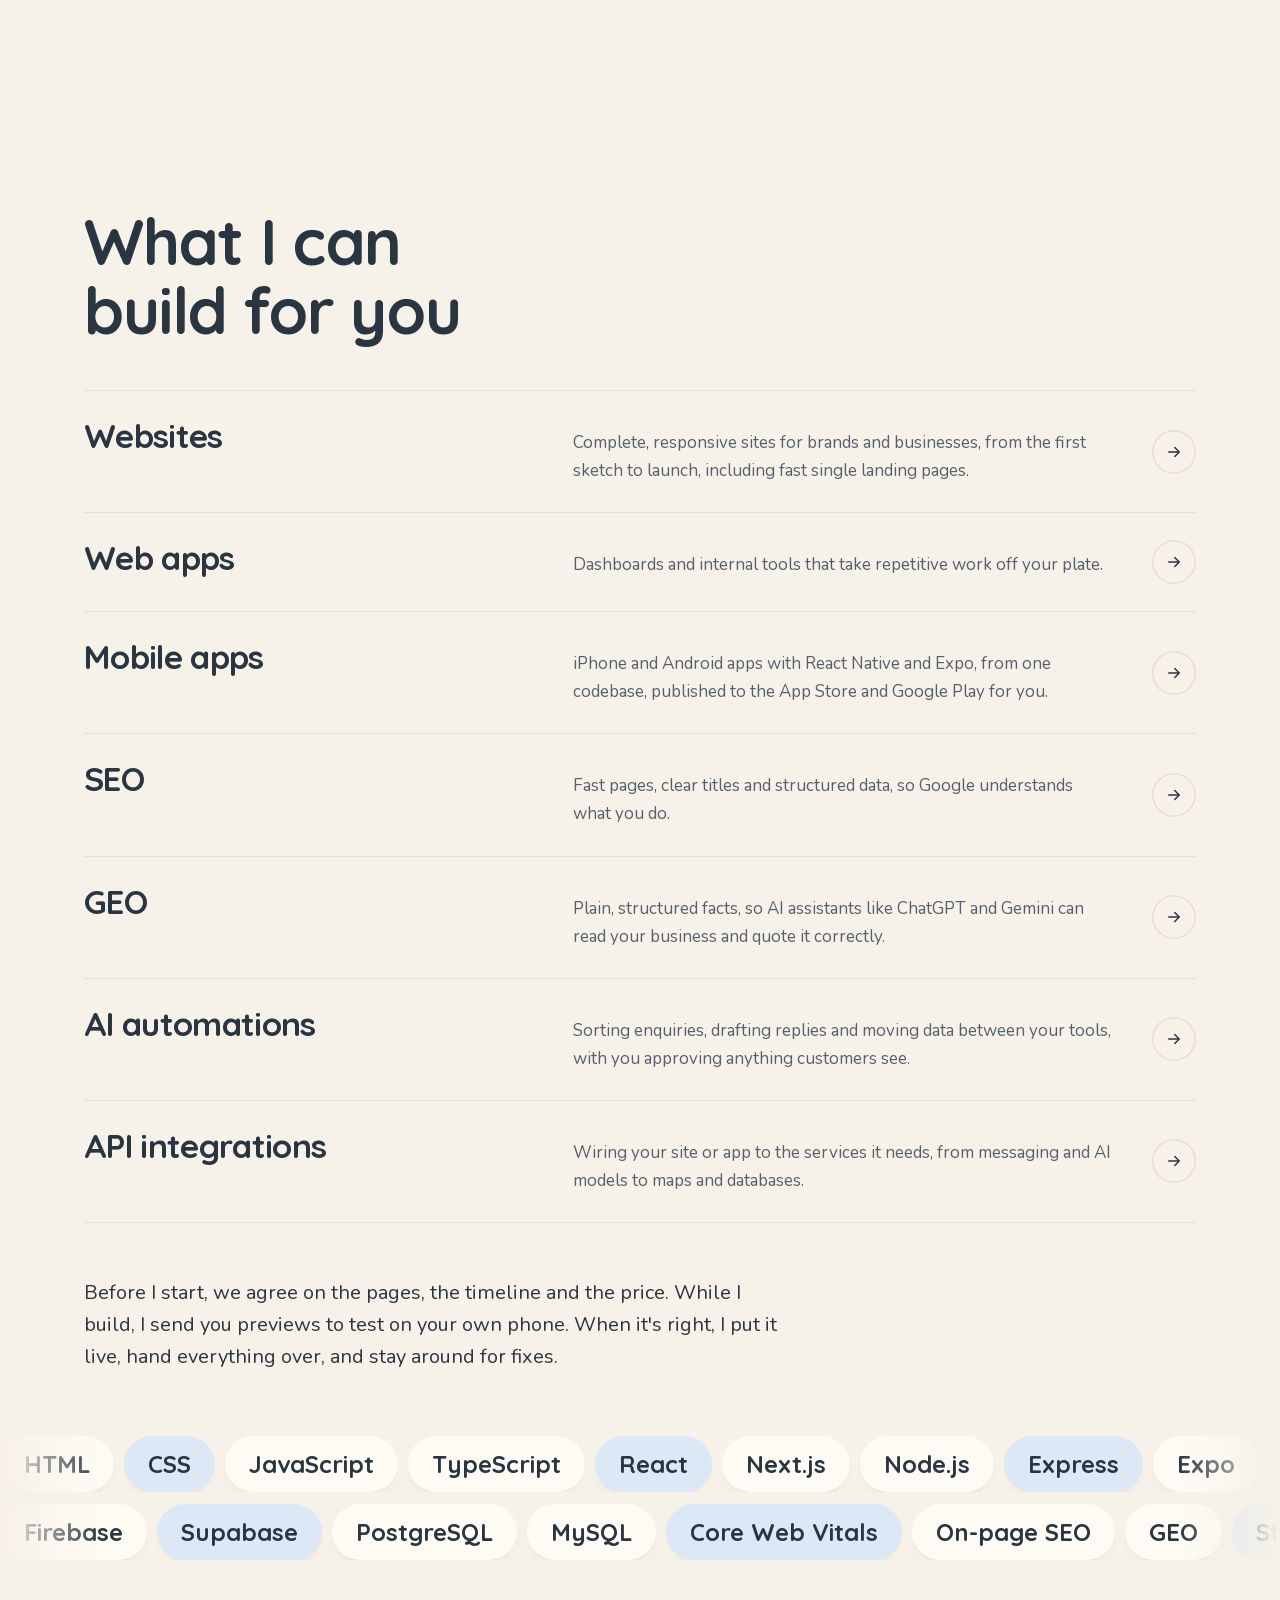
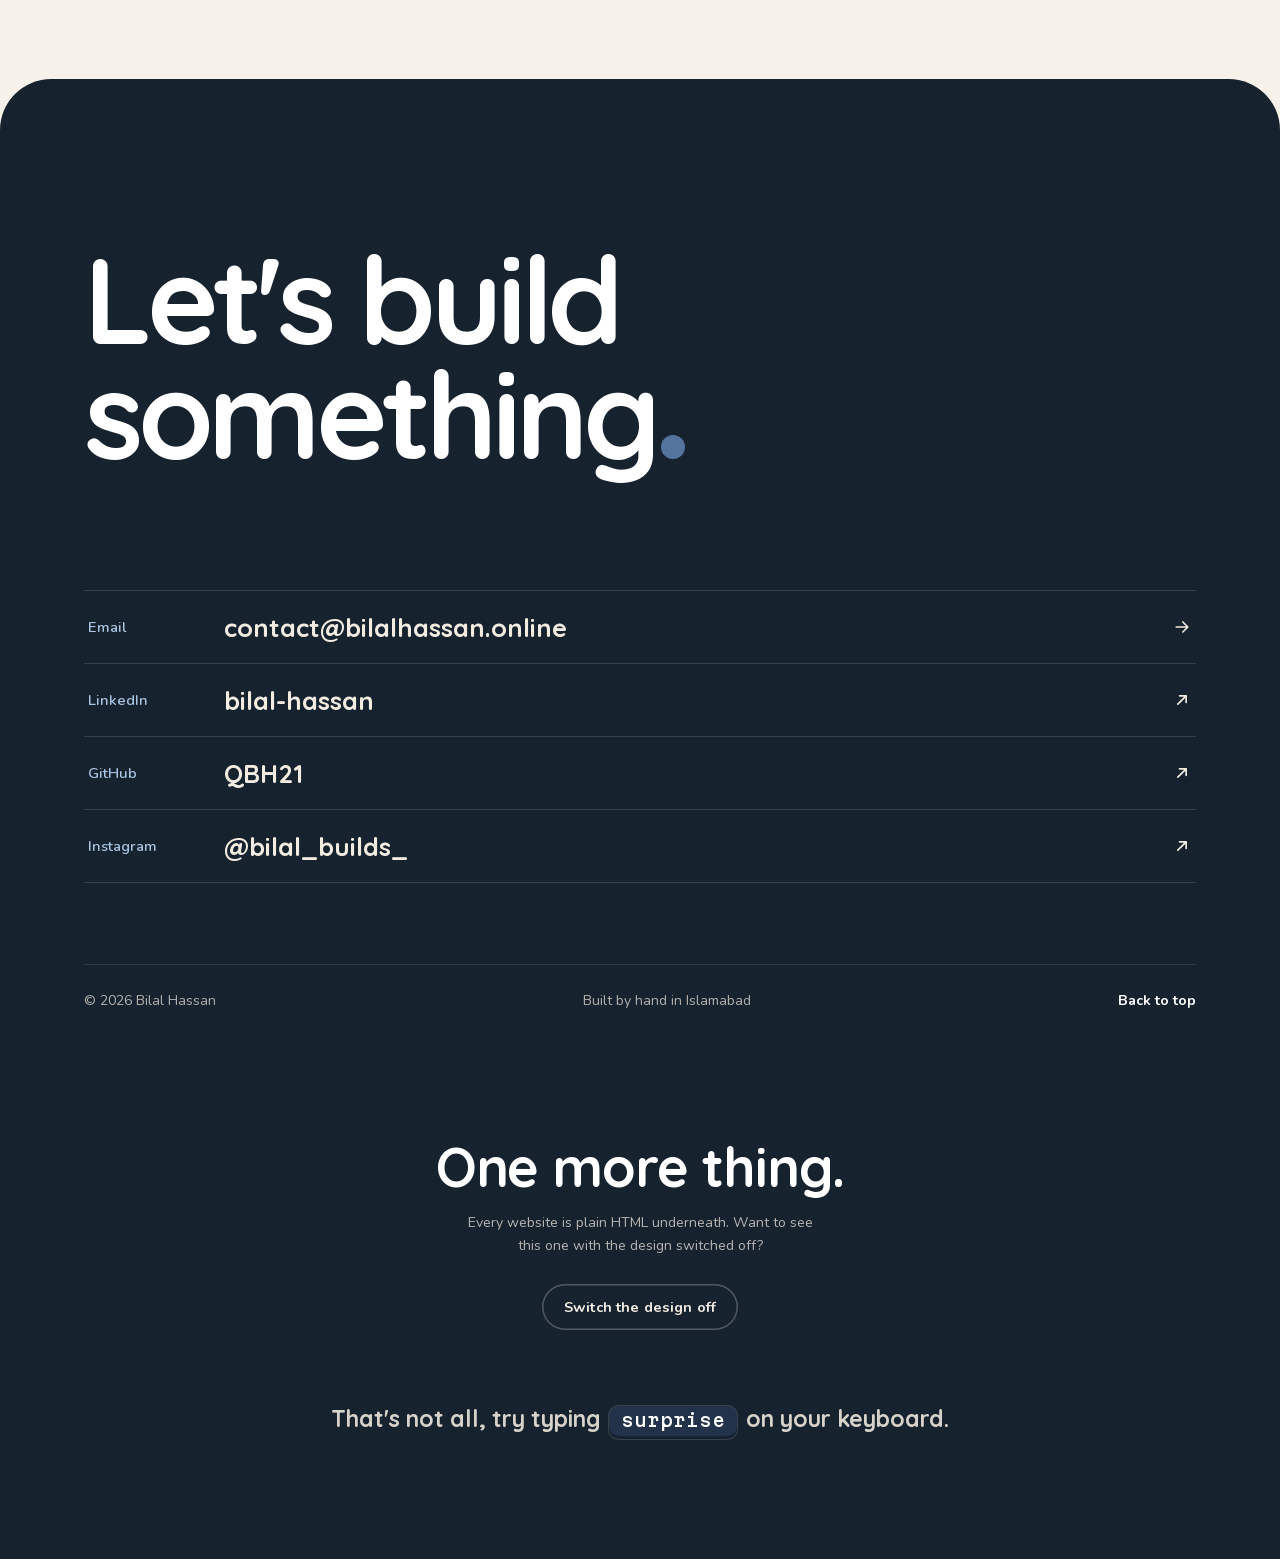
==== commit 5c5319d4: "Lighthouse at 100 everywhere with nothing left to fix, and Vitrine in About - Strict Content-Securit" ====
--- a/index.html
+++ b/index.html
@@ -220,6 +220,7 @@
 
 <link rel="preload" href="assets/fonts/quicksand.woff2" as="font" type="font/woff2" crossorigin />
 <link rel="preload" href="assets/fonts/nunito.woff2" as="font" type="font/woff2" crossorigin />
+<link rel="preload" href="assets/fonts/martian-mono.woff2" as="font" type="font/woff2" crossorigin />
 
 <style>
   /* ============================================================
@@ -235,7 +236,6 @@
   /* fonts are 'optional': used if they arrive in time, otherwise these size-matched stand-ins stay for that visit, so text never jumps */
   @font-face{font-family:'Nunito Fallback';src:local('Arial'),local('Arimo'),local('Liberation Sans'),local('Roboto');size-adjust:101.33%;ascent-override:99.77%;descent-override:34.84%;line-gap-override:0%}
   @font-face{font-family:'Quicksand Fallback';src:local('Arial'),local('Arimo'),local('Liberation Sans'),local('Roboto');size-adjust:110.5%;ascent-override:90.5%;descent-override:22.62%;line-gap-override:0%}
-  @property --pin { syntax: '<number>'; inherits: false; initial-value: 1; }
 
   :root{
     --bg:#F7F2E9; --card:#FDFBF4; --ink:#2A3542; --ink-2:#55606D;
@@ -278,8 +278,11 @@
   .skip:focus{left:0}
   .grain{position:fixed;inset:0;z-index:250;pointer-events:none;opacity:.045;
     background-image:url("data:image/svg+xml,%3Csvg xmlns='http://www.w3.org/2000/svg' width='160' height='160'%3E%3Cfilter id='n'%3E%3CfeTurbulence type='fractalNoise' baseFrequency='.9' numOctaves='3' stitchTiles='stitch'/%3E%3C/filter%3E%3Crect width='100%25' height='100%25' filter='url(%23n)'/%3E%3C/svg%3E")}
-  .live-dot{width:8px;height:8px;flex:none;border-radius:50%;background:var(--green);animation:livepulse 2.4s ease-out infinite}
-  @keyframes livepulse{0%{box-shadow:0 0 0 0 rgba(47,125,87,.5)}70%,100%{box-shadow:0 0 0 8px rgba(47,125,87,0)}}
+  /* the pulse is a ring under the dot that grows and fades: transform and opacity only, so it runs off the main thread */
+  .live-dot{position:relative;width:8px;height:8px;flex:none}
+  .live-dot::before,.live-dot::after{content:"";position:absolute;inset:0;border-radius:50%;background:var(--green)}
+  .live-dot::before{background:rgba(47,125,87,.5);animation:livepulse 2.4s ease-out infinite}
+  @keyframes livepulse{70%,100%{transform:scale(3);opacity:0}}
 
   /* ---------- headline reveals: words rise through a mask (JS splits; without JS nothing is hidden) */
   .w{display:inline-block;overflow:hidden;vertical-align:top;padding-bottom:.12em;margin-bottom:-.12em}
@@ -377,16 +380,18 @@
   .scroll-hint i{position:relative;width:46px;height:1.5px;background:var(--hairline);overflow:hidden}
   .scroll-hint i::after{content:"";position:absolute;inset:0;background:var(--blue);transform:translateX(-100%);animation:hint 2.2s var(--ease) infinite}
   @keyframes hint{60%,100%{transform:translateX(100%)}}
-  .speed{font:500 11px/1.5 var(--mono);color:var(--ink-2);text-align:right;opacity:0;transform:translateY(6px);transition:opacity .6s,transform .6s var(--ease)}
+  /* the speed line keeps one line of height while it waits for its text, so filling it in moves nothing */
+  .speed{min-height:1.5em;font:500 11px/1.5 var(--mono);color:var(--ink-2);text-align:right;opacity:0;transform:translateY(6px);transition:opacity .6s,transform .6s var(--ease)}
   .speed.in{opacity:1;transform:none}
   .speed b{color:var(--blue-deep);font-weight:500}
   .hero-top,.hero-copy,.hero-foot{position:relative;z-index:2;opacity:calc(1 - var(--exit,0));transform:translateY(calc(var(--exit,0) * -24px))}
   html.js:not(.reduce) .hero-copy > *{animation:fadeUp .9s var(--ease) both;animation-delay:calc(.55s + var(--d,0) * 90ms)}
   @keyframes fadeUp{from{transform:translateY(18px)}}
   .portal{position:absolute;inset:0;z-index:3;pointer-events:none;background:var(--blue);visibility:hidden;
-    clip-path:circle(calc(var(--pr,0px) * var(--pin)) at var(--pcx,50%) var(--pcy,50%))}
+    clip-path:circle(var(--pr,0px) at var(--pcx,50%) var(--pcy,50%));transform-origin:var(--pcx,50%) var(--pcy,50%)}
+  /* the dot pops in by scaling the whole layer around its centre (a transform, so it runs off the main thread) */
   html.fonts-ok .portal{visibility:visible;animation:pin .9s var(--spring) .95s backwards}
-  @keyframes pin{from{--pin:0}to{--pin:1}}
+  @keyframes pin{from{transform:scale(0)}}
   html:not(.js) .portal,html.reduce .portal{display:none}
   /* easter egg: the period in the headline is a button */
   .shipdot{display:inline;font:inherit;color:inherit;padding:0;line-height:inherit;cursor:pointer;transition:color .2s}
@@ -592,8 +597,10 @@
   .bp .acc{stroke:#F2ECE1}
   html:not(.js) .bp *,html.reduce .bp *{stroke-dashoffset:0}
   .wcard.in .bp *{stroke-dashoffset:0;transition:stroke-dashoffset 1.6s var(--ease);transition-delay:calc(var(--d,0) * 110ms)}
-  .pulse{width:8px;height:8px;border-radius:50%;background:#F5B841;animation:amber 2.2s ease-out infinite}
-  @keyframes amber{0%{box-shadow:0 0 0 0 rgba(245,184,65,.55)}70%,100%{box-shadow:0 0 0 8px rgba(245,184,65,0)}}
+  .pulse{position:relative;width:8px;height:8px}
+  .pulse::before,.pulse::after{content:"";position:absolute;inset:0;border-radius:50%;background:#F5B841}
+  .pulse::before{background:rgba(245,184,65,.55);animation:amber 2.2s ease-out infinite}
+  @keyframes amber{70%,100%{transform:scale(3);opacity:0}}
   @media (max-width:860px){
     html.js:not(.reduce) .wcard{position:relative;top:auto}
     .wcard-in{grid-template-columns:1fr;min-height:0;gap:18px;align-items:start}
@@ -869,7 +876,7 @@
           <p class="m-logo">Kavoor</p>
           <nav class="m-tools"><a class="m-ico m-search" href="#" tabindex="-1">Search</a> <a class="m-ico m-bag" href="#" tabindex="-1">Bag (0)</a></nav>
         </header>
-        <figure class="m-hero" data-wf="img · hero photo"><img data-src="assets/kavoor-photo.webp" width="780" height="829" alt="Two Kavoor perfume bottles on white linen" decoding="async" /></figure>
+        <figure class="m-hero" data-wf="img · hero photo"><img data-src="assets/kavoor-photo.webp" data-srcset="assets/kavoor-photo-400.webp 400w, assets/kavoor-photo-480.webp 480w, assets/kavoor-photo.webp 780w" sizes="(max-width: 860px) 58vw, 320px" width="780" height="829" alt="Two Kavoor perfume bottles on white linen" decoding="async" /></figure>
         <div class="m-cta" data-wf="buttons">
           <button class="m-btn" type="button" tabindex="-1">Discover the collection</button>
           <button class="m-btn m-btn-2" type="button" tabindex="-1">Our story</button>
@@ -895,7 +902,7 @@
             <div class="wlink"><a class="btn btn-soft" href="https://kavoor.store" target="_blank" rel="noopener noreferrer">Visit kavoor.store<span class="sr-only"> (opens in a new tab)</span> <svg viewBox="0 0 24 24" width="16" height="16" aria-hidden="true"><path d="M7 17L17 7M9 7h8v8"/></svg></a></div>
           </div>
           <figure class="wmedia wm-kavoor">
-            <img src="assets/kavoor-photo.webp" width="360" height="383" alt="Kavoor's homepage photo: two perfume bottles, Daymark and Rush Theory, on white linen." loading="lazy" decoding="async" />
+            <img src="assets/kavoor-photo.webp" srcset="assets/kavoor-photo-400.webp 400w, assets/kavoor-photo-480.webp 480w, assets/kavoor-photo.webp 780w" sizes="(max-width: 860px) calc(100vw - 85px), 520px" width="360" height="383" alt="Kavoor's homepage photo: two perfume bottles, Daymark and Rush Theory, on white linen." loading="lazy" decoding="async" />
             <figcaption class="wtag"><span class="live-dot" aria-hidden="true"></span>kavoor.store</figcaption>
           </figure>
         </div></article>
@@ -968,42 +975,42 @@
       <div class="lab-track">
         <article class="lcard">
           <span class="lplat">iOS and Android</span>
-          <figure class="lshot"><img src="assets/apps/masjid-pro.webp" width="800" height="500" alt="Masjid Pro on two phones, in its Sand and Dark themes: salah times grouped by masjid and by prayer." loading="lazy" decoding="async" /></figure>
+          <figure class="lshot"><img src="assets/apps/masjid-pro.webp" srcset="assets/apps/masjid-pro-400.webp 400w, assets/apps/masjid-pro.webp 800w" sizes="(max-width: 860px) calc(80vw - 52px), (max-width: 1000px) 218px, (max-width: 1370px) calc(27vw - 52px), 318px" width="800" height="500" alt="Masjid Pro on two phones, in its Sand and Dark themes: salah times grouped by masjid and by prayer." loading="lazy" decoding="async" /></figure>
           <h3>Masjid Pro</h3>
           <p>Each masjid's own salah times, kept current by its moderators. Add the masjids you pray at and see every schedule in one place.</p>
           <div class="lchips"><span>Expo</span><span>React Native</span><span>Firebase</span><span>TypeScript</span></div>
         </article>
         <article class="lcard">
           <span class="lplat">iOS and Android</span>
-          <figure class="lshot"><img src="assets/apps/labayik-allah.webp" width="800" height="500" alt="Labayik Allah on two phones: choosing a Hajj type, and a progress screen at 25 percent." loading="lazy" decoding="async" /></figure>
+          <figure class="lshot"><img src="assets/apps/labayik-allah.webp" srcset="assets/apps/labayik-allah-400.webp 400w, assets/apps/labayik-allah.webp 800w" sizes="(max-width: 860px) calc(80vw - 52px), (max-width: 1000px) 218px, (max-width: 1370px) calc(27vw - 52px), 318px" width="800" height="500" alt="Labayik Allah on two phones: choosing a Hajj type, and a progress screen at 25 percent." loading="lazy" decoding="async" /></figure>
           <h3>Labayik Allah</h3>
           <p>A step-by-step Hajj companion that covers all three types of Hajj: Tamattu', Qiran and Ifrad.</p>
           <div class="lchips"><span>Expo</span><span>React Native</span></div>
         </article>
         <article class="lcard">
           <span class="lplat">Mobile and web</span>
-          <figure class="lshot"><img src="assets/apps/eterna.webp" width="800" height="500" alt="Eterna on two phones: today's prayers, and a calendar with Hijri and Gregorian dates side by side." loading="lazy" decoding="async" /></figure>
+          <figure class="lshot"><img src="assets/apps/eterna.webp" srcset="assets/apps/eterna-400.webp 400w, assets/apps/eterna.webp 800w" sizes="(max-width: 860px) calc(80vw - 52px), (max-width: 1000px) 218px, (max-width: 1370px) calc(27vw - 52px), 318px" width="800" height="500" alt="Eterna on two phones: today's prayers, and a calendar with Hijri and Gregorian dates side by side." loading="lazy" decoding="async" /></figure>
           <h3>Eterna</h3>
           <p>An Islamic calendar with Hijri and Gregorian dates side by side, plus goals to track through the month.</p>
           <div class="lchips"><span>Expo</span><span>Next.js</span><span>Turborepo</span></div>
         </article>
         <article class="lcard">
           <span class="lplat">Web</span>
-          <figure class="lshot"><img src="assets/apps/wildscan.webp" width="800" height="500" alt="WildScan's collection screen: a red fox, a blue tit, a monarch butterfly, a red squirrel and a toad, each with a rarity label." loading="lazy" decoding="async" /></figure>
+          <figure class="lshot"><img src="assets/apps/wildscan.webp" srcset="assets/apps/wildscan-400.webp 400w, assets/apps/wildscan.webp 800w" sizes="(max-width: 860px) calc(80vw - 52px), (max-width: 1000px) 218px, (max-width: 1370px) calc(27vw - 52px), 318px" width="800" height="500" alt="WildScan's collection screen: a red fox, a blue tit, a monarch butterfly, a red squirrel and a toad, each with a rarity label." loading="lazy" decoding="async" /></figure>
           <h3>WildScan</h3>
           <p>A real-life Pokémon. Photograph an animal in the wild, Gemini names the species, and your catch climbs a global leaderboard. Zoo photos don't count.</p>
           <div class="lchips"><span>Next.js</span><span>Gemini API</span></div>
         </article>
         <article class="lcard">
           <span class="lplat">iOS and Android</span>
-          <figure class="lshot"><img src="assets/apps/family-tracker.webp" width="800" height="500" alt="Family Tracker on two phones: the list of circles, and the sign-in screen." loading="lazy" decoding="async" /></figure>
+          <figure class="lshot"><img src="assets/apps/family-tracker.webp" srcset="assets/apps/family-tracker-400.webp 400w, assets/apps/family-tracker.webp 800w" sizes="(max-width: 860px) calc(80vw - 52px), (max-width: 1000px) 218px, (max-width: 1370px) calc(27vw - 52px), 318px" width="800" height="500" alt="Family Tracker on two phones: the list of circles, and the sign-in screen." loading="lazy" decoding="async" /></figure>
           <h3>Family Tracker</h3>
           <p>A location tracker for family and friends that runs on a Mac mini at home, not on someone else's cloud.</p>
           <div class="lchips"><span>Expo</span><span>Node</span><span>Postgres</span><span>MQTT</span><span>Docker</span></div>
         </article>
         <article class="lcard">
           <span class="lplat">iOS and Android</span>
-          <figure class="lshot"><img src="assets/apps/rebus-party.webp" width="800" height="500" alt="Rebus Party on a TV: a correct answer, with confetti over the puzzle." loading="lazy" decoding="async" /></figure>
+          <figure class="lshot"><img src="assets/apps/rebus-party.webp" srcset="assets/apps/rebus-party-400.webp 400w, assets/apps/rebus-party.webp 800w" sizes="(max-width: 860px) calc(80vw - 52px), (max-width: 1000px) 218px, (max-width: 1370px) calc(27vw - 52px), 318px" width="800" height="500" alt="Rebus Party on a TV: a correct answer, with confetti over the puzzle." loading="lazy" decoding="async" /></figure>
           <h3>Rebus Party</h3>
           <p>A party game of rebus puzzles, where pictures and letters spell out words and phrases.</p>
           <div class="lchips"><span>Expo</span><span>React Native</span></div>
@@ -1041,7 +1048,7 @@
       <div class="about-body">
         <h2 id="about-h">I'm Bilal. I've spent the last couple of years learning to build for the web properly, and people already use what I've made: two online stores, an invoicing app a local business runs every day, and Horizon, which I'm still building.</h2>
         <p>I'm doing my A-Levels at IVYAN in Islamabad alongside freelance work. Before that I did my IGCSEs at Beaconhouse Margalla and got an A*, an A and four Bs.</p>
-        <p>Outside client work, I'm a co-founder of <a href="https://www.food-book.app" target="_blank" rel="noopener noreferrer">FoodBook<span class="sr-only"> (opens in a new tab)</span></a>, a restaurant guide for Islamabad where diners write the reviews and the app shows which of your bank cards gets you a discount. It's free on <a href="https://apps.apple.com/app/id6749235329" target="_blank" rel="noopener noreferrer">iPhone<span class="sr-only"> (opens the App Store in a new tab)</span></a> and <a href="https://play.google.com/store/apps/details?id=com.binary.rewind.food.book" target="_blank" rel="noopener noreferrer">Android<span class="sr-only"> (opens Google Play in a new tab)</span></a>. I'm also an open source contributor: in November 2026 the owner of <a href="https://github.com/Qureshi-DH/hearth" target="_blank" rel="noopener noreferrer">Hearth<span class="sr-only"> (opens in a new tab)</span></a>, a self-hosted family safety app, merged <a href="https://github.com/Qureshi-DH/hearth/pull/32" target="_blank" rel="noopener noreferrer">my fix<span class="sr-only"> (opens in a new tab)</span></a> for three bugs in its iPhone map.</p>
+        <p>Outside client work, I'm a co-founder of <a href="https://www.food-book.app" target="_blank" rel="noopener noreferrer">FoodBook<span class="sr-only"> (opens in a new tab)</span></a>, a restaurant guide for Islamabad where diners write the reviews and the app shows which of your bank cards gets you a discount. It's free on <a href="https://apps.apple.com/app/id6749235329" target="_blank" rel="noopener noreferrer">iPhone<span class="sr-only"> (opens the App Store in a new tab)</span></a> and <a href="https://play.google.com/store/apps/details?id=com.binary.rewind.food.book" target="_blank" rel="noopener noreferrer">Android<span class="sr-only"> (opens Google Play in a new tab)</span></a>. I'm also an open source contributor: in November 2026 the owner of <a href="https://github.com/Qureshi-DH/hearth" target="_blank" rel="noopener noreferrer">Hearth<span class="sr-only"> (opens in a new tab)</span></a>, a self-hosted family safety app, merged <a href="https://github.com/Qureshi-DH/hearth/pull/32" target="_blank" rel="noopener noreferrer">my fix<span class="sr-only"> (opens in a new tab)</span></a> for three bugs in its iPhone map. I publish my own open source projects too, like <a href="https://github.com/QBH21/vitrine" target="_blank" rel="noopener noreferrer">Vitrine<span class="sr-only"> (opens in a new tab)</span></a>: it strips the bloatware out of Android TVs, speeds them up and gives them a lightweight home screen I built. On a budget TV with 1.3 GB of memory, it took free memory from 462 MB to 697 MB.</p>
       </div>
     </div>
   </section>
@@ -1111,529 +1118,557 @@
 </footer>
 <button id="dress" type="button" style="display:none;position:fixed;left:12px;top:12px;z-index:9999;padding:14px 22px;font:700 17px/1.2 system-ui,sans-serif;background:#2A3542;color:#fff;border:0;border-radius:999px;box-shadow:0 8px 24px rgba(0,0,0,.35);cursor:pointer">Put the design back</button>
 
-<script>
-(() => {
-  'use strict';
-  const html = document.documentElement;
-  const reduce = html.classList.contains('reduce');
-  const fine = matchMedia('(hover: hover) and (pointer: fine)').matches;
-  const desk = matchMedia('(min-width: 861px)');
-  const $ = (s, r = document) => r.querySelector(s);
-  const $$ = (s, r = document) => Array.from(r.querySelectorAll(s));
-  const clamp = (v, a = 0, b = 1) => (v < a ? a : v > b ? b : v);
-  const smooth = t => t * t * (3 - 2 * t);
-  const easeOut = t => 1 - Math.pow(1 - t, 3);
-  const easeInOut = t => (t < 0.5 ? 4 * t * t * t : 1 - Math.pow(-2 * t + 2, 3) / 2);
-  const css = (el, k, v) => el.style.setProperty(k, v);
-  const esc = s => s.replace(/[&<>"']/g, c => ({ '&': '&amp;', '<': '&lt;', '>': '&gt;', '"': '&quot;', "'": '&#39;' }[c]));
-
-  /* always open at the true top, unless deep-linking to a section */
-  if ('scrollRestoration' in history) history.scrollRestoration = 'manual';
-  if (!location.hash) scrollTo(0, 0);
-
-  /* ---------------------------------------------------------------- nav */
-  const nav = $('#nav'), menuBtn = $('#menuBtn'), sheet = $('#sheet');
-  const setMenu = open => {
-    html.classList.toggle('menu-open', open);
-    menuBtn.setAttribute('aria-expanded', String(open));
-    menuBtn.textContent = open ? 'Close' : 'Menu';
-    /* while the sheet covers the page, Tab and screen readers stay in the nav and the sheet */
-    $$('main, footer, .skip').forEach(el => { el.inert = open; });
+<script type="module">
+const html = document.documentElement;
+const reduce = html.classList.contains('reduce');
+const fine = matchMedia('(hover: hover) and (pointer: fine)').matches;
+const desk = matchMedia('(min-width: 861px)');
+const $ = (s, r = document) => r.querySelector(s);
+const $$ = (s, r = document) => Array.from(r.querySelectorAll(s));
+const clamp = (v, a = 0, b = 1) => (v < a ? a : v > b ? b : v);
+const smooth = t => t * t * (3 - 2 * t);
+const easeOut = t => 1 - Math.pow(1 - t, 3);
+const easeInOut = t => (t < 0.5 ? 4 * t * t * t : 1 - Math.pow(-2 * t + 2, 3) / 2);
+const css = (el, k, v) => el.style.setProperty(k, v);
+/* builds an element with DOM calls: the site's Trusted Types policy blocks HTML strings */
+const make = (tag, cls, text) => { const e = document.createElement(tag); if (cls) e.className = cls; if (text != null) e.textContent = text; return e; };
+
+/* always open at the true top, unless deep-linking to a section */
+if ('scrollRestoration' in history) history.scrollRestoration = 'manual';
+if (!location.hash) scrollTo(0, 0);
+
+/* --- nav */
+const nav = $('#nav'), menuBtn = $('#menuBtn'), sheet = $('#sheet');
+const setMenu = open => {
+  html.classList.toggle('menu-open', open);
+  menuBtn.setAttribute('aria-expanded', String(open));
+  menuBtn.textContent = open ? 'Close' : 'Menu';
+  /* while the sheet covers the page, Tab and screen readers stay in the nav and the sheet */
+  $$('main, footer, .skip').forEach(el => { el.inert = open; });
+};
+menuBtn.addEventListener('click', () => setMenu(!html.classList.contains('menu-open')));
+$$('a', sheet).forEach(a => a.addEventListener('click', () => setMenu(false)));
+addEventListener('keydown', e => {
+  if (e.key !== 'Escape' || !html.classList.contains('menu-open')) return;
+  const inSheet = sheet.contains(document.activeElement);
+  setMenu(false);
+  if (inSheet) menuBtn.focus();
+});
+desk.addEventListener('change', e => { if (e.matches) setMenu(false); });
+$$('a[href="#top"]').forEach(a => a.addEventListener('click', e => {
+  e.preventDefault();
+  scrollTo({ top: 0, behavior: reduce ? 'auto' : 'smooth' });
+  if (history.replaceState) history.replaceState(null, '', location.pathname + location.search);
+  /* from the footer, keyboard focus goes back up with the page */
+  if (!a.closest('#nav')) { const h = $('#hero-h'); h.tabIndex = -1; h.focus({ preventScroll: true }); }
+}));
+
+/* --- split words (headings keep their full text as the label) */
+const split = (el, cls) => {
+  const text = el.textContent.replace(/\s+/g, ' ').trim();
+  const parts = [make('span', 'sr-only', text)];
+  text.split(' ').forEach((w, i) => {
+    const s = make('span', cls);
+    s.setAttribute('aria-hidden', 'true');
+    css(s, '--i', i);
+    s.append(make('span', '', w));
+    if (i) parts.push(' ');
+    parts.push(s);
+  });
+  el.replaceChildren(...parts);
+  return $$('.' + cls, el);
+};
+if (!reduce) $$('.split').forEach(el => split(el, 'w'));
+/* reduced motion: the marquee's second copy (there for a seamless loop) is not needed */
+if (reduce) $$('.mq-track').forEach(t => { const seen = new Set(); [...t.children].forEach(c => { if (seen.has(c.textContent)) c.remove(); else seen.add(c.textContent); }); });
+const aboutH = $('#about-h');
+const words = reduce ? [] : split(aboutH, 'sw');
+
+/* --- reveals and counters */
+const countUp = (el, instant) => {
+  const b = $('b', el), to = parseFloat(b.dataset.to), dec = +(b.dataset.dec || 0);
+  if (instant) { b.textContent = to.toFixed(dec); return; }
+  const t0 = performance.now();
+  const tick = now => {
+    const t = clamp((now - t0) / 1500);
+    b.textContent = (to * easeOut(t)).toFixed(dec);
+    if (t < 1) requestAnimationFrame(tick);
   };
-  menuBtn.addEventListener('click', () => setMenu(!html.classList.contains('menu-open')));
-  $$('a', sheet).forEach(a => a.addEventListener('click', () => setMenu(false)));
-  addEventListener('keydown', e => {
-    if (e.key !== 'Escape' || !html.classList.contains('menu-open')) return;
-    const inSheet = sheet.contains(document.activeElement);
-    setMenu(false);
-    if (inSheet) menuBtn.focus();
+  requestAnimationFrame(tick);
+};
+const onIn = (el, instant) => { if (el.classList.contains('stat')) countUp(el, instant); };
+const watched = $$('.split, .reveal, .wcard, .stat, .portrait, .proc');
+if (reduce || !('IntersectionObserver' in window)) {
+  watched.forEach(el => { el.classList.add('in'); onIn(el, true); });
+} else {
+  $$('.stat b').forEach(b => { b.textContent = (0).toFixed(+(b.dataset.dec || 0)); });
+  const io = new IntersectionObserver(entries => entries.forEach(en => {
+    if (!en.isIntersecting) return;
+    en.target.classList.add('in');
+    io.unobserve(en.target);
+    onIn(en.target);
+  }), { threshold: 0.2, rootMargin: '0px 0px -6% 0px' });
+  watched.forEach(el => io.observe(el));
+}
+
+/* --- scroll scenes
+   Each scene maps native scroll to a 0..1 progress (pinned: across its sticky
+   section; range: as an element crosses the viewport), eased towards the target
+   every frame and handed to a render function that only writes CSS variables. */
+const scenes = [];
+const scene = (el, render, o = {}) => {
+  const s = { el, render, measure: o.measure, range: !!o.range, start: o.start || 0.9, end: o.end || 0.3, lerp: o.lerp || 0.3, top: 0, h: 0, cur: -1 };
+  scenes.push(s);
+  return s;
+};
+let vh = 0, raf = 0, last = 0, docH = 0, spShown = '';
+const darkZones = [];
+const progressOf = (s, sy) => s.range
+  ? clamp((vh * s.start - (s.top - sy)) / (vh * (s.start - s.end)))
+  : clamp((sy - s.top) / Math.max(1, s.h - vh));
+
+function frame(now) {
+  const dt = last ? Math.min(50, now - last) : 16.7;
+  last = now;
+  const sy = scrollY;
+  let moving = false;
+  /* read layout before writing anything, so the browser never lays out twice in one frame */
+  const cardRects = cardsNear(sy) ? cards.map(c => c.getBoundingClientRect()) : null;
+  for (const s of scenes) {
+    const t = progressOf(s, sy);
+    if (s.cur === t) continue;
+    if (s.cur < 0) s.cur = t;
+    else {
+      s.cur += (t - s.cur) * (1 - Math.pow(1 - s.lerp, dt / 16.7));
+      if (Math.abs(t - s.cur) < 0.0005) s.cur = t;
+    }
+    if (s.cur !== t) moving = true;
+    s.render(s.cur);
+  }
+  if (cardRects) coverCards(cardRects);
+  navTheme(sy);
+  const sp = (sy / Math.max(1, docH - vh)).toFixed(4);
+  if (sp !== spShown) { spShown = sp; css(nav, '--sp', sp); }
+  raf = moving ? requestAnimationFrame(frame) : 0;
+  if (!moving) last = 0;
+}
+/* vh stays 0 until the first measure, so no frame runs on numbers that don't exist yet */
+const kick = () => { if (!raf && vh) raf = requestAnimationFrame(frame); };
+
+function measure() {
+  vh = innerHeight;
+  scenes.forEach(s => s.measure && s.measure());
+  const sy = scrollY;
+  scenes.forEach(s => { const r = s.el.getBoundingClientRect(); s.top = r.top + sy; s.h = r.height; s.cur = -1; });
+  darkZones.length = 0;
+  $$('[data-dark]').forEach(el => { const r = el.getBoundingClientRect(); darkZones.push([r.top + sy, r.bottom + sy]); });
+  measureCards();
+  docH = document.documentElement.scrollHeight;
+  kick();
+}
+
+/* --- 1 · hero: the wordmark zooms through its own full stop */
+const hero = $('#hero'), hStage = $('.stage', hero), wm = $('.wordmark'), dot = $('#wmDot'), portal = $('.portal');
+/* The text itself only zooms to 6x and fades out on the way; the blue circle (a cheap clip-path,
+   drawn separately) carries the rest. Scaling text to 60x makes Chrome run out of tile memory,
+   which leaves letters and other layers blank after you scroll back up. */
+const WM_MAX = 6;
+let r0 = 12, S = 60, heroP = 0, heroScene = null, wmState = '';
+if (!reduce) heroScene = scene(hero, p => {
+  heroP = p;
+  css(hStage, '--exit', smooth(clamp(p / 0.22)).toFixed(4));
+  const s = Math.pow(S, smooth(clamp((p - 0.02) / 0.9)));
+  css(wm, '--zs', Math.min(s, WM_MAX).toFixed(4));
+  css(wm, '--wmo', clamp(1 - (s - 3) / (WM_MAX - 3)).toFixed(3));
+  css(portal, '--pr', (r0 * s).toFixed(1) + 'px');
+  hStage.classList.toggle('done', p > 0.995);
+  const state = s >= WM_MAX ? 'gone' : s > 1.002 ? 'zooming' : '';
+  if (state !== wmState) {
+    wm.classList.toggle('zooming', state === 'zooming');
+    wm.classList.toggle('gone', state === 'gone');
+    wmState = state;
+  }
+}, {
+  measure() {
+    html.classList.add('measuring');
+    const st = hStage.getBoundingClientRect(), w = wm.getBoundingClientRect(), d = dot.getBoundingClientRect();
+    html.classList.remove('measuring');
+    const cx = d.left + d.width / 2, cy = d.top + d.height / 2, px = cx - st.left, py = cy - st.top;
+    r0 = Math.max(2, d.width / 2);
+    css(wm, '--ox', (cx - w.left).toFixed(1) + 'px');
+    css(wm, '--oy', (cy - w.top).toFixed(1) + 'px');
+    css(portal, '--pcx', px.toFixed(1) + 'px');
+    css(portal, '--pcy', py.toFixed(1) + 'px');
+    const far = Math.max(Math.hypot(px, py), Math.hypot(st.width - px, py), Math.hypot(px, st.height - py), Math.hypot(st.width - px, st.height - py));
+    S = (far / r0) * 1.06;
+  }
+});
+
+/* Tab into the hero after scrolling (its copy has faded out): jump back to the top so the focused control shows */
+if (!reduce) hero.addEventListener('focusin', e => {
+  if (!e.target.matches(':focus-visible')) return;
+  requestAnimationFrame(() => { if (scrollY > 0) scrollTo({ top: 0, behavior: 'instant' }); });
+});
+
+/* --- 2 · the build: two copies of the mock site, the top one wiped in by a scan line */
+const build = $('#build'), bStage = $('.stage', build), screen = $('#screen'), layers = $$('.layer', screen), items = $$('.stages li'), gNum = $('#gNum');
+const tpl = $('#mockTpl');
+layers.forEach(l => l.appendChild(tpl.content.cloneNode(true)));
+const setStage = (l, n) => {
+  if (l._n === n) return;
+  l._n = n;
+  l.dataset.stage = n;
+  l.toggleAttribute('data-laid', n >= 2 && n <= 5);
+  l.toggleAttribute('data-skin', n >= 3 && n <= 5);
+  l.toggleAttribute('data-motion', n >= 4 && n <= 5);
+};
+let active = -1, gShown = -1;
+const activate = a => {
+  if (a === active) return;
+  active = a;
+  bStage.dataset.active = a;
+  items.forEach((li, i) => {
+    li.classList.toggle('on', i + 1 === a);
+    li.classList.toggle('done', i + 1 < a);
+    if (i + 1 === a) li.setAttribute('aria-current', 'step'); else li.removeAttribute('aria-current');
+    $$('a', li).forEach(l => { if (i + 1 === a) l.removeAttribute('tabindex'); else l.tabIndex = -1; });
   });
-  desk.addEventListener('change', e => { if (e.matches) setMenu(false); });
-  $$('a[href="#top"]').forEach(a => a.addEventListener('click', e => {
-    e.preventDefault();
-    scrollTo({ top: 0, behavior: reduce ? 'auto' : 'smooth' });
-    if (history.replaceState) history.replaceState(null, '', location.pathname + location.search);
-    /* from the footer, keyboard focus goes back up with the page */
-    if (!a.closest('#nav')) { const h = $('#hero-h'); h.tabIndex = -1; h.focus({ preventScroll: true }); }
-  }));
-
-  /* --------------------------------------------- split words (headings keep their full text as the label) */
-  const split = (el, cls) => {
-    const text = el.textContent.replace(/\s+/g, ' ').trim();
-    el.innerHTML = `<span class="sr-only">${esc(text)}</span>` + text.split(' ').map((w, i) => `<span class="${cls}" aria-hidden="true" style="--i:${i}"><span>${esc(w)}</span></span>`).join(' ');
-    return $$('.' + cls, el);
-  };
-  if (!reduce) $$('.split').forEach(el => split(el, 'w'));
-  /* reduced motion: the marquee's second copy (there for a seamless loop) is not needed */
-  if (reduce) $$('.mq-track').forEach(t => { const seen = new Set(); [...t.children].forEach(c => { if (seen.has(c.textContent)) c.remove(); else seen.add(c.textContent); }); });
-  const aboutH = $('#about-h');
-  const words = reduce ? [] : split(aboutH, 'sw');
-
-  /* -------------------------------------------------------- reveals and counters */
-  const countUp = (el, instant) => {
-    const b = $('b', el), to = parseFloat(b.dataset.to), dec = +(b.dataset.dec || 0);
-    if (instant) { b.textContent = to.toFixed(dec); return; }
-    const t0 = performance.now();
-    const tick = now => {
-      const t = clamp((now - t0) / 1500);
-      b.textContent = (to * easeOut(t)).toFixed(dec);
-      if (t < 1) requestAnimationFrame(tick);
-    };
-    requestAnimationFrame(tick);
-  };
-  const onIn = (el, instant) => { if (el.classList.contains('stat')) countUp(el, instant); };
-  const watched = $$('.split, .reveal, .wcard, .stat, .portrait, .proc');
-  if (reduce || !('IntersectionObserver' in window)) {
-    watched.forEach(el => { el.classList.add('in'); onIn(el, true); });
-  } else {
-    $$('.stat b').forEach(b => { b.textContent = (0).toFixed(+(b.dataset.dec || 0)); });
-    const io = new IntersectionObserver(entries => entries.forEach(en => {
-      if (!en.isIntersecting) return;
-      en.target.classList.add('in');
-      io.unobserve(en.target);
-      onIn(en.target);
-    }), { threshold: 0.2, rootMargin: '0px 0px -6% 0px' });
-    watched.forEach(el => io.observe(el));
+};
+/* the opening stage is set before the first layout, so the first frame has nothing to change and the page isn't laid out twice */
+if (!reduce) { setStage(layers[0], 0); setStage(layers[1], 1); activate(0); gShown = 0; gNum.textContent = 0; }
+const fitScreen = () => css(screen, '--k', (screen.clientWidth / 390).toFixed(4));
+if (reduce) {
+  layers.forEach(l => setStage(l, 6));
+  activate(6);
+  fitScreen();
+  addEventListener('resize', fitScreen);
+} else scene(build, p => {
+  css(bStage, '--dim', clamp(p / 0.02).toFixed(4));
+  css(bStage, '--in', smooth(clamp(p / 0.03)).toFixed(4));
+  const sp = clamp((p - 0.03) / 0.93) * 6;
+  const k = Math.min(6, Math.floor(sp)), t = sp - k;
+  const w = k >= 6 ? 0 : easeInOut(clamp(t / 0.45));
+  setStage(layers[0], k);
+  setStage(layers[1], Math.min(6, k + 1));
+  css(screen, '--wipe', w.toFixed(4));
+  activate(k >= 6 ? 6 : w > 0.5 ? k + 1 : k);
+  css(bStage, '--rail', (sp / 6).toFixed(4));
+  const g = Math.round(99 * easeOut(clamp((sp - 4.42) / 0.36)));
+  if (g !== gShown) { gShown = g; css(screen, '--g', g); gNum.textContent = g; }
+}, { measure: fitScreen });
+
+/* --- 3 · work cards: each one tucks under the next */
+const cards = $$('.wcard'), cardIns = cards.map(c => $('.wcard-in', c)), work = $('#work');
+let cardTops = [], workTop = 0, workBottom = 0;
+function measureCards() {
+  cardTops = cards.map(c => parseFloat(getComputedStyle(c).top) || 0);
+  const r = work.getBoundingClientRect();
+  workTop = r.top + scrollY;
+  workBottom = r.bottom + scrollY;
+}
+const cardsNear = sy => !reduce && desk.matches && sy + vh > workTop && sy < workBottom;
+function coverCards(rects) {
+  cards.forEach((c, i) => {
+    let cov = 0;
+    if (i < cards.length - 1) cov = clamp(1 - (rects[i + 1].top - cardTops[i]) / (rects[i].height || 1));
+    const v = cov.toFixed(3);
+    if (cardIns[i]._c !== v) { cardIns[i]._c = v; css(cardIns[i], '--cov', v); }
+  });
+}
+
+/* --- 4 · workshop: vertical scroll drives a sideways reel (desktop) */
+const lab = $('#lab'), track = $('.lab-track');
+let labDist = 0;
+if (!reduce) scene(lab, p => { css(track, '--lx', desk.matches ? (p * labDist).toFixed(1) : '0'); }, {
+  measure() {
+    css(track, '--lx', '0');
+    if (!desk.matches) { lab.style.removeProperty('--lab-h'); labDist = 0; return; }
+    const tr = track.getBoundingClientRect(), lastR = track.lastElementChild.getBoundingClientRect();
+    const pad = parseFloat(getComputedStyle(track).paddingLeft) || 0;
+    labDist = Math.max(0, lastR.right - tr.left + pad - innerWidth);
+    css(lab, '--lab-h', `calc(100svh + ${Math.round(labDist)}px)`);
   }
-
-  /* ---------------------------------------------------------------- scroll scenes
-     Each scene maps native scroll to a 0..1 progress (pinned: across its sticky
-     section; range: as an element crosses the viewport), eased towards the target
-     every frame and handed to a render function that only writes CSS variables. */
-  const scenes = [];
-  const scene = (el, render, o = {}) => {
-    const s = { el, render, measure: o.measure, range: !!o.range, start: o.start || 0.9, end: o.end || 0.3, lerp: o.lerp || 0.3, top: 0, h: 0, cur: -1 };
-    scenes.push(s);
-    return s;
-  };
-  let vh = innerHeight, raf = 0, last = 0, docH = 0, spShown = '';
-  const darkZones = [];
-  const progressOf = (s, sy) => s.range
-    ? clamp((vh * s.start - (s.top - sy)) / (vh * (s.start - s.end)))
-    : clamp((sy - s.top) / Math.max(1, s.h - vh));
-
-  function frame(now) {
-    const dt = last ? Math.min(50, now - last) : 16.7;
-    last = now;
-    const sy = scrollY;
-    let moving = false;
-    /* read layout before writing anything, so the browser never lays out twice in one frame */
-    const cardRects = cardsNear(sy) ? cards.map(c => c.getBoundingClientRect()) : null;
-    for (const s of scenes) {
-      const t = progressOf(s, sy);
-      if (s.cur === t) continue;
-      if (s.cur < 0) s.cur = t;
-      else {
-        s.cur += (t - s.cur) * (1 - Math.pow(1 - s.lerp, dt / 16.7));
-        if (Math.abs(t - s.cur) < 0.0005) s.cur = t;
-      }
-      if (s.cur !== t) moving = true;
-      s.render(s.cur);
-    }
-    if (cardRects) coverCards(cardRects);
-    navTheme(sy);
-    const sp = (sy / Math.max(1, docH - vh)).toFixed(4);
-    if (sp !== spShown) { spShown = sp; css(nav, '--sp', sp); }
-    raf = moving ? requestAnimationFrame(frame) : 0;
-    if (!moving) last = 0;
-  }
-  const kick = () => { if (!raf) raf = requestAnimationFrame(frame); };
-
-  function measure() {
-    vh = innerHeight;
-    scenes.forEach(s => s.measure && s.measure());
-    const sy = scrollY;
-    scenes.forEach(s => { const r = s.el.getBoundingClientRect(); s.top = r.top + sy; s.h = r.height; s.cur = -1; });
-    darkZones.length = 0;
-    $$('[data-dark]').forEach(el => { const r = el.getBoundingClientRect(); darkZones.push([r.top + sy, r.bottom + sy]); });
-    measureCards();
-    docH = document.documentElement.scrollHeight;
-    kick();
-  }
-
-  /* --- 1 · hero: the wordmark zooms through its own full stop */
-  const hero = $('#hero'), hStage = $('.stage', hero), wm = $('.wordmark'), dot = $('#wmDot'), portal = $('.portal');
-  /* The text itself only zooms to 6x and fades out on the way; the blue circle (a cheap clip-path,
-     drawn separately) carries the rest. Scaling text to 60x makes Chrome run out of tile memory,
-     which leaves letters and other layers blank after you scroll back up. */
-  const WM_MAX = 6;
-  let r0 = 12, S = 60, heroP = 0, heroScene = null, wmState = '';
-  if (!reduce) heroScene = scene(hero, p => {
-    heroP = p;
-    css(hStage, '--exit', smooth(clamp(p / 0.22)).toFixed(4));
-    const s = Math.pow(S, smooth(clamp((p - 0.02) / 0.9)));
-    css(wm, '--zs', Math.min(s, WM_MAX).toFixed(4));
-    css(wm, '--wmo', clamp(1 - (s - 3) / (WM_MAX - 3)).toFixed(3));
-    css(portal, '--pr', (r0 * s).toFixed(1) + 'px');
-    hStage.classList.toggle('done', p > 0.995);
-    const state = s >= WM_MAX ? 'gone' : s > 1.002 ? 'zooming' : '';
-    if (state !== wmState) {
-      wm.classList.toggle('zooming', state === 'zooming');
-      wm.classList.toggle('gone', state === 'gone');
-      wmState = state;
-    }
-  }, {
-    measure() {
-      html.classList.add('measuring');
-      const st = hStage.getBoundingClientRect(), w = wm.getBoundingClientRect(), d = dot.getBoundingClientRect();
-      html.classList.remove('measuring');
-      const cx = d.left + d.width / 2, cy = d.top + d.height / 2, px = cx - st.left, py = cy - st.top;
-      r0 = Math.max(2, d.width / 2);
-      css(wm, '--ox', (cx - w.left).toFixed(1) + 'px');
-      css(wm, '--oy', (cy - w.top).toFixed(1) + 'px');
-      css(portal, '--pcx', px.toFixed(1) + 'px');
-      css(portal, '--pcy', py.toFixed(1) + 'px');
-      const far = Math.max(Math.hypot(px, py), Math.hypot(st.width - px, py), Math.hypot(px, st.height - py), Math.hypot(st.width - px, st.height - py));
-      S = (far / r0) * 1.06;
-    }
+});
+
+/* --- 5 · about: the statement fills in word by word as you read it */
+/* the range starts two screens early: while the statement is still out of sight it dims,
+   then it fills in word by word between 90% and 42% of the viewport. Far away it stays full strength. */
+if (words.length) scene(aboutH, p => {
+  const x = clamp((p - 0.696) / 0.304) * (words.length + 2);
+  words.forEach((w, i) => {
+    const o = p === 0 ? '' : (0.6 + 0.4 * clamp(x - i)).toFixed(3);
+    if (w._o !== o) { w._o = o; css(w, '--o', o); }
   });
-
-  /* Tab into the hero after scrolling (its copy has faded out): jump back to the top so the focused control shows */
-  if (!reduce) hero.addEventListener('focusin', e => {
-    if (!e.target.matches(':focus-visible')) return;
-    requestAnimationFrame(() => { if (scrollY > 0) scrollTo({ top: 0, behavior: 'instant' }); });
+}, { range: true, start: 2, end: 0.42 });
+
+/* --- 6 · contact: the full stop grows into the button */
+const cdot = $('.cdot'), contactH = $('#contact-h');
+const sizeDot = () => {
+  /* grows down and to the right into empty space, never wider than the room left on the line */
+  const room = innerWidth - cdot.getBoundingClientRect().left - 16;
+  const d = Math.round(clamp(Math.min(innerWidth * 0.11, room), 84, 150));
+  css(contactH, '--cdD', d + 'px');
+  css(contactH, '--cdx', (d / (cdot.offsetWidth || 20) - 1).toFixed(3));
+};
+if (reduce) { css(cdot, '--cd', '1'); sizeDot(); addEventListener('resize', sizeDot); }
+else scene(contactH, p => css(cdot, '--cd', easeOut(p).toFixed(4)), { range: true, start: 0.95, end: 0.5, measure: sizeDot });
+
+/* --- 7 · phones: project pictures and the portrait open up like a cinema screen as they reach the middle */
+if (!reduce) $$('.wmedia, .portrait').forEach(m => scene(m, p => {
+  css(m, '--rv', desk.matches ? '1' : smooth(p).toFixed(4));
+}, { range: true, start: 1, end: 0.55 }));
+
+/* --- 8 · phones: the graveyard reel tilts and scales its cards as you swipe */
+const labStage = $('.stage', lab), lcards = $$('.lcard', track);
+let flowRaf = 0;
+const flow = () => {
+  flowRaf = 0;
+  if (desk.matches || reduce) return;
+  const tr = track.getBoundingClientRect(), mid = tr.left + tr.width / 2;
+  const rs = lcards.map(c => c.getBoundingClientRect());
+  lcards.forEach((c, i) => {
+    const off = clamp((rs[i].left + rs[i].width / 2 - mid) / tr.width, -1, 1);
+    css(c, '--off', off.toFixed(3));
+    css(c, '--aoff', Math.abs(off).toFixed(3));
   });
-
-  /* --- 2 · the build: two copies of the mock site, the top one wiped in by a scan line */
-  const build = $('#build'), bStage = $('.stage', build), screen = $('#screen'), layers = $$('.layer', screen), items = $$('.stages li'), gNum = $('#gNum');
-  const tpl = $('#mockTpl');
-  layers.forEach(l => l.appendChild(tpl.content.cloneNode(true)));
-  const setStage = (l, n) => {
-    if (l._n === n) return;
-    l._n = n;
-    l.dataset.stage = n;
-    l.toggleAttribute('data-laid', n >= 2 && n <= 5);
-    l.toggleAttribute('data-skin', n >= 3 && n <= 5);
-    l.toggleAttribute('data-motion', n >= 4 && n <= 5);
-  };
-  let active = -1, gShown = -1;
-  const activate = a => {
-    if (a === active) return;
-    active = a;
-    bStage.dataset.active = a;
-    items.forEach((li, i) => {
-      li.classList.toggle('on', i + 1 === a);
-      li.classList.toggle('done', i + 1 < a);
-      if (i + 1 === a) li.setAttribute('aria-current', 'step'); else li.removeAttribute('aria-current');
-      $$('a', li).forEach(l => { if (i + 1 === a) l.removeAttribute('tabindex'); else l.tabIndex = -1; });
-    });
-  };
-  const fitScreen = () => css(screen, '--k', (screen.clientWidth / 390).toFixed(4));
-  if (reduce) {
-    layers.forEach(l => setStage(l, 6));
-    activate(6);
-    fitScreen();
-    addEventListener('resize', fitScreen);
-  } else scene(build, p => {
-    css(bStage, '--dim', clamp(p / 0.02).toFixed(4));
-    css(bStage, '--in', smooth(clamp(p / 0.03)).toFixed(4));
-    const sp = clamp((p - 0.03) / 0.93) * 6;
-    const k = Math.min(6, Math.floor(sp)), t = sp - k;
-    const w = k >= 6 ? 0 : easeInOut(clamp(t / 0.45));
-    setStage(layers[0], k);
-    setStage(layers[1], Math.min(6, k + 1));
-    css(screen, '--wipe', w.toFixed(4));
-    activate(k >= 6 ? 6 : w > 0.5 ? k + 1 : k);
-    css(bStage, '--rail', (sp / 6).toFixed(4));
-    const g = Math.round(99 * easeOut(clamp((sp - 4.42) / 0.36)));
-    if (g !== gShown) { gShown = g; css(screen, '--g', g); gNum.textContent = g; }
-  }, { measure: fitScreen });
-
-  /* --- 3 · work cards: each one tucks under the next */
-  const cards = $$('.wcard'), cardIns = cards.map(c => $('.wcard-in', c)), work = $('#work');
-  let cardTops = [], workTop = 0, workBottom = 0;
-  function measureCards() {
-    cardTops = cards.map(c => parseFloat(getComputedStyle(c).top) || 0);
-    const r = work.getBoundingClientRect();
-    workTop = r.top + scrollY;
-    workBottom = r.bottom + scrollY;
-  }
-  const cardsNear = sy => !reduce && desk.matches && sy + vh > workTop && sy < workBottom;
-  function coverCards(rects) {
-    cards.forEach((c, i) => {
-      let cov = 0;
-      if (i < cards.length - 1) cov = clamp(1 - (rects[i + 1].top - cardTops[i]) / (rects[i].height || 1));
-      const v = cov.toFixed(3);
-      if (cardIns[i]._c !== v) { cardIns[i]._c = v; css(cardIns[i], '--cov', v); }
-    });
-  }
-
-  /* --- 4 · workshop: vertical scroll drives a sideways reel (desktop) */
-  const lab = $('#lab'), track = $('.lab-track');
-  let labDist = 0;
-  if (!reduce) scene(lab, p => { css(track, '--lx', desk.matches ? (p * labDist).toFixed(1) : '0'); }, {
-    measure() {
-      css(track, '--lx', '0');
-      if (!desk.matches) { lab.style.removeProperty('--lab-h'); labDist = 0; return; }
-      const tr = track.getBoundingClientRect(), lastR = track.lastElementChild.getBoundingClientRect();
-      const pad = parseFloat(getComputedStyle(track).paddingLeft) || 0;
-      labDist = Math.max(0, lastR.right - tr.left + pad - innerWidth);
-      css(lab, '--lab-h', `calc(100svh + ${Math.round(labDist)}px)`);
-    }
+  css(labStage, '--lp', (track.scrollLeft / Math.max(1, track.scrollWidth - track.clientWidth)).toFixed(3));
+};
+const flowKick = () => { if (!flowRaf) flowRaf = requestAnimationFrame(flow); };
+track.addEventListener('scroll', flowKick, { passive: true });
+addEventListener('resize', flowKick);
+
+/* --- 9 · phones: a tiny vibration on taps (Android only; iPhones don't let websites vibrate) */
+if (!fine && !reduce && navigator.vibrate) $$('.btn, .cdot, .clink, #shipdot').forEach(el => el.addEventListener('click', () => navigator.vibrate(8)));
+
+/* nav turns to night over dark scenes */
+let navDark = null;
+function navTheme(sy) {
+  const y = sy + 34;
+  let dark = darkZones.some(([a, b]) => y >= a && y < b);
+  if (!dark && heroScene && heroP > 0.72 && y < heroScene.top + heroScene.h) dark = true;
+  if (dark !== navDark) { navDark = dark; nav.classList.toggle('dark', dark); }
+}
+
+/* the phone's images load once the page is ready and the hero has painted (off the critical path,
+   so they never take bandwidth from the first screen), then get decoded ahead of time so no stage
+   pops in with a stall mid-scroll */
+const afterFirstPaint = cb => {
+  let done = false;
+  const go = () => { if (!done) { done = true; cb(); } };
+  try {
+    const po = new PerformanceObserver(l => { if (l.getEntriesByName('first-contentful-paint').length) { po.disconnect(); go(); } });
+    po.observe({ type: 'paint', buffered: true });
+  } catch (e) { go(); }
+  setTimeout(go, 3000);
+};
+addEventListener('load', () => afterFirstPaint(() => {
+  const fetchAll = () => $$('img[data-src]', screen).forEach(i => {
+    if (i.dataset.srcset) { i.srcset = i.dataset.srcset; i.removeAttribute('data-srcset'); }
+    i.src = i.dataset.src;
+    i.removeAttribute('data-src');
+    if (i.decode) i.decode().catch(() => {});
   });
-
-  /* --- 5 · about: the statement fills in word by word as you read it */
-  /* the range starts two screens early: while the statement is still out of sight it dims,
-     then it fills in word by word between 90% and 42% of the viewport. Far away it stays full strength. */
-  if (words.length) scene(aboutH, p => {
-    const x = clamp((p - 0.696) / 0.304) * (words.length + 2);
-    words.forEach((w, i) => {
-      const o = p === 0 ? '' : (0.6 + 0.4 * clamp(x - i)).toFixed(3);
-      if (w._o !== o) { w._o = o; css(w, '--o', o); }
-    });
-  }, { range: true, start: 2, end: 0.42 });
-
-  /* --- 6 · contact: the full stop grows into the button */
-  const cdot = $('.cdot'), contactH = $('#contact-h');
-  const sizeDot = () => {
-    /* grows down and to the right into empty space, never wider than the room left on the line */
-    const room = innerWidth - cdot.getBoundingClientRect().left - 16;
-    const d = Math.round(clamp(Math.min(innerWidth * 0.11, room), 84, 150));
-    css(contactH, '--cdD', d + 'px');
-    css(contactH, '--cdx', (d / (cdot.offsetWidth || 20) - 1).toFixed(3));
-  };
-  if (reduce) { css(cdot, '--cd', '1'); sizeDot(); addEventListener('resize', sizeDot); }
-  else scene(contactH, p => css(cdot, '--cd', easeOut(p).toFixed(4)), { range: true, start: 0.95, end: 0.5, measure: sizeDot });
-
-  /* --- 7 · phones: project pictures and the portrait open up like a cinema screen as they reach the middle */
-  if (!reduce) $$('.wmedia, .portrait').forEach(m => scene(m, p => {
-    css(m, '--rv', desk.matches ? '1' : smooth(p).toFixed(4));
-  }, { range: true, start: 1, end: 0.55 }));
-
-  /* --- 8 · phones: the graveyard reel tilts and scales its cards as you swipe */
-  const labStage = $('.stage', lab), lcards = $$('.lcard', track);
-  let flowRaf = 0;
-  const flow = () => {
-    flowRaf = 0;
-    if (desk.matches || reduce) return;
-    const tr = track.getBoundingClientRect(), mid = tr.left + tr.width / 2;
-    const rs = lcards.map(c => c.getBoundingClientRect());
-    lcards.forEach((c, i) => {
-      const off = clamp((rs[i].left + rs[i].width / 2 - mid) / tr.width, -1, 1);
-      css(c, '--off', off.toFixed(3));
-      css(c, '--aoff', Math.abs(off).toFixed(3));
-    });
-    css(labStage, '--lp', (track.scrollLeft / Math.max(1, track.scrollWidth - track.clientWidth)).toFixed(3));
-  };
-  const flowKick = () => { if (!flowRaf) flowRaf = requestAnimationFrame(flow); };
-  track.addEventListener('scroll', flowKick, { passive: true });
-  addEventListener('resize', flowKick);
-  flowKick();
-
-  /* --- 9 · phones: a tiny vibration on taps (Android only; iPhones don't let websites vibrate) */
-  if (!fine && !reduce && navigator.vibrate) $$('.btn, .cdot, .clink, #shipdot').forEach(el => el.addEventListener('click', () => navigator.vibrate(8)));
-
-  /* nav turns to night over dark scenes */
-  let navDark = null;
-  function navTheme(sy) {
-    const y = sy + 34;
-    let dark = darkZones.some(([a, b]) => y >= a && y < b);
-    if (!dark && heroScene && heroP > 0.72 && y < heroScene.top + heroScene.h) dark = true;
-    if (dark !== navDark) { navDark = dark; nav.classList.toggle('dark', dark); }
-  }
-
-  /* the phone's images load once the page is ready and the hero has painted (off the critical path,
-     so they never take bandwidth from the first screen), then get decoded ahead of time so no stage
-     pops in with a stall mid-scroll */
-  const afterFirstPaint = cb => {
-    let done = false;
-    const go = () => { if (!done) { done = true; cb(); } };
-    try {
-      const po = new PerformanceObserver(l => { if (l.getEntriesByName('first-contentful-paint').length) { po.disconnect(); go(); } });
-      po.observe({ type: 'paint', buffered: true });
-    } catch (e) { go(); }
-    setTimeout(go, 3000);
-  };
-  addEventListener('load', () => afterFirstPaint(() => {
-    const fetchAll = () => $$('img[data-src]', screen).forEach(i => {
-      i.src = i.dataset.src;
-      i.removeAttribute('data-src');
-      if (i.decode) i.decode().catch(() => {});
-    });
-    if ('requestIdleCallback' in window) requestIdleCallback(fetchAll, { timeout: 1500 }); else setTimeout(fetchAll, 400);
-  }));
-
-  addEventListener('scroll', kick, { passive: true });
-  let rt = 0;
-  addEventListener('resize', () => { clearTimeout(rt); rt = setTimeout(measure, 150); });
-  addEventListener('load', measure);
+  if ('requestIdleCallback' in window) requestIdleCallback(fetchAll, { timeout: 1500 }); else setTimeout(fetchAll, 400);
+}));
+
+addEventListener('scroll', kick, { passive: true });
+let rt = 0;
+addEventListener('resize', () => { clearTimeout(rt); rt = setTimeout(measure, 150); });
+addEventListener('load', () => { if (vh) measure(); });
+
+/* --- one more thing: the same page, no design */
+const nakedBtn = $('#naked'), dress = $('#dress');
+const sheets = $$('style, link[rel="stylesheet"]');
+const setNaked = on => {
+  sheets.forEach(s => { s.disabled = on; });
+  $$('[data-deco]').forEach(el => { el.hidden = on; });
+  html.classList.toggle('naked', on);
+  dress.style.display = on ? 'block' : 'none';
+  if (on) { requestAnimationFrame(() => requestAnimationFrame(() => { scrollTo(0, 0); dress.focus({ preventScroll: true }); })); }
+  else { measure(); $('#omt').scrollIntoView({ block: 'center', behavior: 'instant' }); nakedBtn.focus({ preventScroll: true }); }
+};
+nakedBtn.addEventListener('click', () => setNaked(true));
+dress.addEventListener('click', () => setNaked(false));
+
+/* --- first measure
+   Once the browser has laid the page out by itself, just before it paints. Reading layout any
+   earlier would force an extra full layout while the page is still loading. */
+/* the portal dot is drawn once the real font is in, so it lands exactly on the period */
+const fontsDone = () => { html.classList.add('fonts-ok'); measure(); };
+const firstLayout = new ResizeObserver(() => {
+  firstLayout.disconnect();
+  flow();
   measure();
-  /* the portal dot is drawn once the real font is in, so it lands exactly on the period */
-  const fontsDone = () => { html.classList.add('fonts-ok'); measure(); };
   if (document.fonts && document.fonts.ready) Promise.race([document.fonts.ready, new Promise(r => setTimeout(r, 2500))]).then(fontsDone);
   else fontsDone();
-
-  /* ---------------------------------------------------------------- the dot follows the pointer */
-  if (fine && !reduce) {
-    const c = document.createElement('div');
-    c.className = 'cursor';
-    c.setAttribute('aria-hidden', 'true');
-    c.setAttribute('data-deco', '');
-    document.body.appendChild(c);
-    let x = -60, y = -60, cx = -60, cy = -60, craf = 0, shown = false;
-    const loop = () => {
-      cx += (x - cx) * 0.24;
-      cy += (y - cy) * 0.24;
-      css(c, '--cx', cx.toFixed(1) + 'px');
-      css(c, '--cy', cy.toFixed(1) + 'px');
-      craf = Math.abs(x - cx) + Math.abs(y - cy) > 0.3 ? requestAnimationFrame(loop) : 0;
-    };
-    addEventListener('pointermove', e => {
-      x = e.clientX; y = e.clientY;
-      if (!shown) { shown = true; cx = x; cy = y; c.classList.add('on'); }
-      if (!craf) craf = requestAnimationFrame(loop);
-    }, { passive: true });
-    document.documentElement.addEventListener('mouseleave', () => { shown = false; c.classList.remove('on'); });
-    addEventListener('pointerover', e => c.classList.toggle('big', !!(e.target.closest && e.target.closest('a, button'))));
-
-    $$('.magnetic').forEach(el => {
-      el.addEventListener('pointermove', e => {
-        const r = el.getBoundingClientRect();
-        css(el, '--mx', ((e.clientX - r.left - r.width / 2) * 0.28).toFixed(1) + 'px');
-        css(el, '--my', ((e.clientY - r.top - r.height / 2) * 0.28).toFixed(1) + 'px');
-      });
-      el.addEventListener('pointerleave', () => { css(el, '--mx', '0px'); css(el, '--my', '0px'); });
+});
+firstLayout.observe(html);
+</script>
+<script type="module">
+/* the extras: none of them touch the scroll scenes, so they live in a script of their own */
+const reduce = document.documentElement.classList.contains('reduce');
+const fine = matchMedia('(hover: hover) and (pointer: fine)').matches;
+const $ = (s, r = document) => r.querySelector(s);
+const $$ = (s, r = document) => Array.from(r.querySelectorAll(s));
+const clamp = (v, a = 0, b = 1) => (v < a ? a : v > b ? b : v);
+const css = (el, k, v) => el.style.setProperty(k, v);
+
+/* --- the dot follows the pointer */
+if (fine && !reduce) {
+  const c = document.createElement('div');
+  c.className = 'cursor';
+  c.setAttribute('aria-hidden', 'true');
+  c.setAttribute('data-deco', '');
+  document.body.appendChild(c);
+  let x = -60, y = -60, cx = -60, cy = -60, craf = 0, shown = false;
+  const loop = () => {
+    cx += (x - cx) * 0.24;
+    cy += (y - cy) * 0.24;
+    css(c, '--cx', cx.toFixed(1) + 'px');
+    css(c, '--cy', cy.toFixed(1) + 'px');
+    craf = Math.abs(x - cx) + Math.abs(y - cy) > 0.3 ? requestAnimationFrame(loop) : 0;
+  };
+  addEventListener('pointermove', e => {
+    x = e.clientX; y = e.clientY;
+    if (!shown) { shown = true; cx = x; cy = y; c.classList.add('on'); }
+    if (!craf) craf = requestAnimationFrame(loop);
+  }, { passive: true });
+  document.documentElement.addEventListener('mouseleave', () => { shown = false; c.classList.remove('on'); });
+  addEventListener('pointerover', e => c.classList.toggle('big', !!(e.target.closest && e.target.closest('a, button'))));
+
+  $$('.magnetic').forEach(el => {
+    el.addEventListener('pointermove', e => {
+      const r = el.getBoundingClientRect();
+      css(el, '--mx', ((e.clientX - r.left - r.width / 2) * 0.28).toFixed(1) + 'px');
+      css(el, '--my', ((e.clientY - r.top - r.height / 2) * 0.28).toFixed(1) + 'px');
     });
+    el.addEventListener('pointerleave', () => { css(el, '--mx', '0px'); css(el, '--my', '0px'); });
+  });
+}
+
+/* --- live speed: this page, on this device */
+let lcp = 0;
+try {
+  new PerformanceObserver(list => { const es = list.getEntries(); if (es.length) lcp = es[es.length - 1].startTime; })
+    .observe({ type: 'largest-contentful-paint', buffered: true });
+} catch (e) {}
+addEventListener('load', () => setTimeout(() => {
+  let ms = lcp, what = 'main content';
+  if (!ms) { const f = performance.getEntriesByName('first-contentful-paint')[0]; if (f) { ms = f.startTime; what = 'first paint'; } }
+  if (!ms) { const n = performance.getEntriesByType('navigation')[0]; if (n) { ms = n.domContentLoadedEventEnd; what = 'page ready'; } }
+  if (!ms) return;
+  const s = (ms / 1000).toFixed(2) + ' s';
+  const speed = $('#speed');
+  speed.replaceChildren(`This page: ${what} in `, Object.assign(document.createElement('b'), { textContent: s }), ' on your device');
+  speed.classList.add('in');
+  $('#vsNum').textContent = s;
+  $('#vsNote').textContent = `time to ${what}, measured live`;
+}, 700));
+
+/* --- easter egg: click the period */
+const shipdot = $('#shipdot');
+const eggLines = [
+  "You clicked the period. Most people don't. I already like you.",
+  "It's punctuation, not a button. But sure, keep going.",
+  'This site ships. The joke, apparently, does not.',
+  'Achievement unlocked: Professional Full-Stop Clicker.',
+  "Okay, show's over. But my inbox isn't, so let's build something."
+];
+let toast = null, hideT = 0;
+const say = msg => {
+  if (!toast) { toast = document.createElement('div'); toast.className = 'egg-toast'; toast.setAttribute('role', 'status'); document.body.appendChild(toast); }
+  toast.textContent = msg;
+  toast.classList.add('show');
+  clearTimeout(hideT);
+  hideT = setTimeout(() => toast.classList.remove('show'), 3400);
+};
+let eggN = 0;
+shipdot.addEventListener('click', e => {
+  e.preventDefault();
+  shipdot.classList.remove('pop'); void shipdot.offsetWidth; shipdot.classList.add('pop');
+  if (!reduce && shipdot.animate) {
+    const r = shipdot.getBoundingClientRect(), cx = r.left + r.width / 2, cy = r.top + r.height / 2;
+    const colors = ['#5B7CA6', '#AAC6E5', '#DCE8F5', '#3F6390', '#2A3542'];
+    for (let i = 0; i < 14; i++) {
+      const b = document.createElement('span');
+      b.className = 'egg-bit';
+      b.style.background = colors[i % colors.length];
+      b.style.left = cx + 'px'; b.style.top = cy + 'px';
+      document.body.appendChild(b);
+      const a = Math.random() * Math.PI * 2, d = 45 + Math.random() * 80;
+      b.animate([{ transform: 'translate(-50%,-50%) scale(1)', opacity: 1 },
+        { transform: `translate(calc(-50% + ${Math.cos(a) * d}px),calc(-50% + ${Math.sin(a) * d - 30}px)) scale(0)`, opacity: 0 }],
+        { duration: 650 + Math.random() * 350, easing: 'cubic-bezier(.2,.7,.2,1)' });
+      setTimeout(() => b.remove(), 1050);
+    }
   }
-
-  /* ---------------------------------------------------------------- live speed: this page, on this device */
-  let lcp = 0;
-  try {
-    new PerformanceObserver(list => { const es = list.getEntries(); if (es.length) lcp = es[es.length - 1].startTime; })
-      .observe({ type: 'largest-contentful-paint', buffered: true });
-  } catch (e) {}
-  addEventListener('load', () => setTimeout(() => {
-    let ms = lcp, what = 'main content';
-    if (!ms) { const f = performance.getEntriesByName('first-contentful-paint')[0]; if (f) { ms = f.startTime; what = 'first paint'; } }
-    if (!ms) { const n = performance.getEntriesByType('navigation')[0]; if (n) { ms = n.domContentLoadedEventEnd; what = 'page ready'; } }
-    if (!ms) return;
-    const s = (ms / 1000).toFixed(2) + ' s';
-    const speed = $('#speed');
-    speed.innerHTML = `This page: ${what} in <b>${s}</b> on your device`;
-    speed.classList.add('in');
-    $('#vsNum').textContent = s;
-    $('#vsNote').textContent = `time to ${what}, measured live`;
-  }, 700));
-
-  /* ---------------------------------------------------------------- easter egg: click the period */
-  const shipdot = $('#shipdot');
-  const eggLines = [
-    "You clicked the period. Most people don't. I already like you.",
-    "It's punctuation, not a button. But sure, keep going.",
-    'This site ships. The joke, apparently, does not.',
-    'Achievement unlocked: Professional Full-Stop Clicker.',
-    "Okay, show's over. But my inbox isn't, so let's build something."
-  ];
-  let toast = null, hideT = 0;
-  const say = msg => {
-    if (!toast) { toast = document.createElement('div'); toast.className = 'egg-toast'; toast.setAttribute('role', 'status'); document.body.appendChild(toast); }
-    toast.textContent = msg;
-    toast.classList.add('show');
-    clearTimeout(hideT);
-    hideT = setTimeout(() => toast.classList.remove('show'), 3400);
+  say(eggLines[Math.min(eggN++, eggLines.length - 1)]);
+  if (eggN === eggLines.length) confetti(); /* the fifth tap is the finale (and the phone version of "surprise") */
+});
+
+/* --- type "surprise": a gust of confetti
+   A canvas with inline styles (so it still works with the design switched off). Pieces enter from the
+   left on a gust, flutter and tumble as they cross, drift down a little, then fade. */
+const confetti = () => {
+  if (reduce) { say('Surprise. (Confetti is off because your device asks for less motion.)'); return; }
+  const cv = document.createElement('canvas');
+  cv.setAttribute('aria-hidden', 'true');
+  cv.style.cssText = 'position:fixed;left:0;top:0;width:100vw;height:100vh;pointer-events:none;z-index:10000';
+  document.body.appendChild(cv);
+  const W = innerWidth, H = innerHeight, dpr = Math.min(2, devicePixelRatio || 1);
+  cv.width = Math.round(W * dpr); cv.height = Math.round(H * dpr);
+  const ctx = cv.getContext('2d');
+  ctx.scale(dpr, dpr);
+  const colors = ['#5B7CA6', '#AAC6E5', '#DCE8F5', '#3F6390', '#F2ECE1', '#E9C46A', '#F2B5C4'];
+  const parts = Array.from({ length: Math.round(clamp(W / 6, 90, 240)) }, () => ({
+    x: -20 - Math.random() * W * 0.45,
+    y: H * (0.05 + Math.random() * 0.8),
+    vx: 8 + Math.random() * 10,
+    vy: -2.2 + Math.random() * 2.6,
+    r: 3 + Math.random() * 5,
+    rot: Math.random() * 6.283, vr: (Math.random() - 0.5) * 0.28,
+    ph: Math.random() * 6.283, fl: 0.05 + Math.random() * 0.07,
+    shape: Math.random() < 0.4 ? 0 : Math.random() < 0.75 ? 1 : 2,
+    color: colors[(Math.random() * colors.length) | 0],
+    delay: Math.random() * 22
+  }));
+  let t = 0, last = performance.now();
+  const step = now => {
+    const dt = Math.min(2.5, (now - last) / 16.7);
+    last = now; t += dt;
+    ctx.clearRect(0, 0, W, H);
+    ctx.globalAlpha = clamp((290 - t) / 50);
+    let alive = 0;
+    for (const q of parts) {
+      if (t < q.delay) { alive++; continue; }
+      q.vx *= Math.pow(0.993, dt);
+      q.vy += 0.035 * dt;
+      q.x += (q.vx + Math.sin(t * q.fl + q.ph) * 1.4) * dt;
+      q.y += (q.vy + Math.cos(t * q.fl * 0.8 + q.ph) * 0.7) * dt;
+      q.rot += q.vr * dt;
+      if (q.x > W + 40 || q.y > H + 40) continue;
+      alive++;
+      ctx.save();
+      ctx.translate(q.x, q.y);
+      ctx.rotate(q.rot);
+      ctx.fillStyle = ctx.strokeStyle = q.color;
+      if (q.shape === 0) { ctx.beginPath(); ctx.arc(0, 0, q.r * 0.7, 0, 6.283); ctx.fill(); }
+      else if (q.shape === 1) { const w = q.r * 1.9, h = Math.max(0.8, q.r * 1.15 * Math.abs(Math.cos(t * q.fl * 1.6 + q.ph))); ctx.fillRect(-w / 2, -h / 2, w, h); }
+      else { ctx.lineWidth = 2.2; ctx.lineCap = 'round'; ctx.beginPath(); ctx.arc(0, 0, q.r * 1.3, 0.3, 2.5); ctx.stroke(); }
+      ctx.restore();
+    }
+    if (alive && t < 290) requestAnimationFrame(step); else cv.remove();
   };
-  let eggN = 0;
-  shipdot.addEventListener('click', e => {
-    e.preventDefault();
-    shipdot.classList.remove('pop'); void shipdot.offsetWidth; shipdot.classList.add('pop');
-    if (!reduce && shipdot.animate) {
-      const r = shipdot.getBoundingClientRect(), cx = r.left + r.width / 2, cy = r.top + r.height / 2;
-      const colors = ['#5B7CA6', '#AAC6E5', '#DCE8F5', '#3F6390', '#2A3542'];
-      for (let i = 0; i < 14; i++) {
-        const b = document.createElement('span');
-        b.className = 'egg-bit';
-        b.style.background = colors[i % colors.length];
-        b.style.left = cx + 'px'; b.style.top = cy + 'px';
-        document.body.appendChild(b);
-        const a = Math.random() * Math.PI * 2, d = 45 + Math.random() * 80;
-        b.animate([{ transform: 'translate(-50%,-50%) scale(1)', opacity: 1 },
-          { transform: `translate(calc(-50% + ${Math.cos(a) * d}px),calc(-50% + ${Math.sin(a) * d - 30}px)) scale(0)`, opacity: 0 }],
-          { duration: 650 + Math.random() * 350, easing: 'cubic-bezier(.2,.7,.2,1)' });
-        setTimeout(() => b.remove(), 1050);
-      }
-    }
-    say(eggLines[Math.min(eggN++, eggLines.length - 1)]);
-    if (eggN === eggLines.length) confetti(); /* the fifth tap is the finale (and the phone version of "surprise") */
-  });
-
-  /* ---------------------------------------------------------------- type "surprise": a gust of confetti
-     A canvas with inline styles (so it still works with the design switched off). Pieces enter from the
-     left on a gust, flutter and tumble as they cross, drift down a little, then fade. */
-  const confetti = () => {
-    if (reduce) { say('Surprise. (Confetti is off because your device asks for less motion.)'); return; }
-    const cv = document.createElement('canvas');
-    cv.setAttribute('aria-hidden', 'true');
-    cv.style.cssText = 'position:fixed;left:0;top:0;width:100vw;height:100vh;pointer-events:none;z-index:10000';
-    document.body.appendChild(cv);
-    const W = innerWidth, H = innerHeight, dpr = Math.min(2, devicePixelRatio || 1);
-    cv.width = Math.round(W * dpr); cv.height = Math.round(H * dpr);
-    const ctx = cv.getContext('2d');
-    ctx.scale(dpr, dpr);
-    const colors = ['#5B7CA6', '#AAC6E5', '#DCE8F5', '#3F6390', '#F2ECE1', '#E9C46A', '#F2B5C4'];
-    const parts = Array.from({ length: Math.round(clamp(W / 6, 90, 240)) }, () => ({
-      x: -20 - Math.random() * W * 0.45,
-      y: H * (0.05 + Math.random() * 0.8),
-      vx: 8 + Math.random() * 10,
-      vy: -2.2 + Math.random() * 2.6,
-      r: 3 + Math.random() * 5,
-      rot: Math.random() * 6.283, vr: (Math.random() - 0.5) * 0.28,
-      ph: Math.random() * 6.283, fl: 0.05 + Math.random() * 0.07,
-      shape: Math.random() < 0.4 ? 0 : Math.random() < 0.75 ? 1 : 2,
-      color: colors[(Math.random() * colors.length) | 0],
-      delay: Math.random() * 22
-    }));
-    let t = 0, last = performance.now();
-    const step = now => {
-      const dt = Math.min(2.5, (now - last) / 16.7);
-      last = now; t += dt;
-      ctx.clearRect(0, 0, W, H);
-      ctx.globalAlpha = clamp((290 - t) / 50);
-      let alive = 0;
-      for (const q of parts) {
-        if (t < q.delay) { alive++; continue; }
-        q.vx *= Math.pow(0.993, dt);
-        q.vy += 0.035 * dt;
-        q.x += (q.vx + Math.sin(t * q.fl + q.ph) * 1.4) * dt;
-        q.y += (q.vy + Math.cos(t * q.fl * 0.8 + q.ph) * 0.7) * dt;
-        q.rot += q.vr * dt;
-        if (q.x > W + 40 || q.y > H + 40) continue;
-        alive++;
-        ctx.save();
-        ctx.translate(q.x, q.y);
-        ctx.rotate(q.rot);
-        ctx.fillStyle = ctx.strokeStyle = q.color;
-        if (q.shape === 0) { ctx.beginPath(); ctx.arc(0, 0, q.r * 0.7, 0, 6.283); ctx.fill(); }
-        else if (q.shape === 1) { const w = q.r * 1.9, h = Math.max(0.8, q.r * 1.15 * Math.abs(Math.cos(t * q.fl * 1.6 + q.ph))); ctx.fillRect(-w / 2, -h / 2, w, h); }
-        else { ctx.lineWidth = 2.2; ctx.lineCap = 'round'; ctx.beginPath(); ctx.arc(0, 0, q.r * 1.3, 0.3, 2.5); ctx.stroke(); }
-        ctx.restore();
-      }
-      if (alive && t < 290) requestAnimationFrame(step); else cv.remove();
-    };
-    requestAnimationFrame(step);
-  };
-  let typed = '';
-  addEventListener('keydown', e => {
-    if (e.metaKey || e.ctrlKey || e.altKey || !e.key || e.key.length !== 1) return;
-    const el = e.target;
-    if (el && (el.isContentEditable || /^(INPUT|TEXTAREA|SELECT)$/.test(el.tagName))) return;
-    typed = (typed + e.key.toLowerCase()).slice(-8);
-    if (typed === 'surprise') { typed = ''; confetti(); }
-  });
-
-  /* ---------------------------------------------------------------- one more thing: the same page, no design */
-  const nakedBtn = $('#naked'), dress = $('#dress');
-  const sheets = $$('style, link[rel="stylesheet"]');
-  const setNaked = on => {
-    sheets.forEach(s => { s.disabled = on; });
-    $$('[data-deco]').forEach(el => { el.hidden = on; });
-    html.classList.toggle('naked', on);
-    dress.style.display = on ? 'block' : 'none';
-    if (on) { requestAnimationFrame(() => requestAnimationFrame(() => { scrollTo(0, 0); dress.focus({ preventScroll: true }); })); }
-    else { measure(); $('#omt').scrollIntoView({ block: 'center', behavior: 'instant' }); nakedBtn.focus({ preventScroll: true }); }
-  };
-  nakedBtn.addEventListener('click', () => setNaked(true));
-  dress.addEventListener('click', () => setNaked(false));
-})();
+  requestAnimationFrame(step);
+};
+let typed = '';
+addEventListener('keydown', e => {
+  if (e.metaKey || e.ctrlKey || e.altKey || !e.key || e.key.length !== 1) return;
+  const el = e.target;
+  if (el && (el.isContentEditable || /^(INPUT|TEXTAREA|SELECT)$/.test(el.tagName))) return;
+  typed = (typed + e.key.toLowerCase()).slice(-8);
+  if (typed === 'surprise') { typed = ''; confetti(); }
+});
 </script>
 </body>
 </html>
